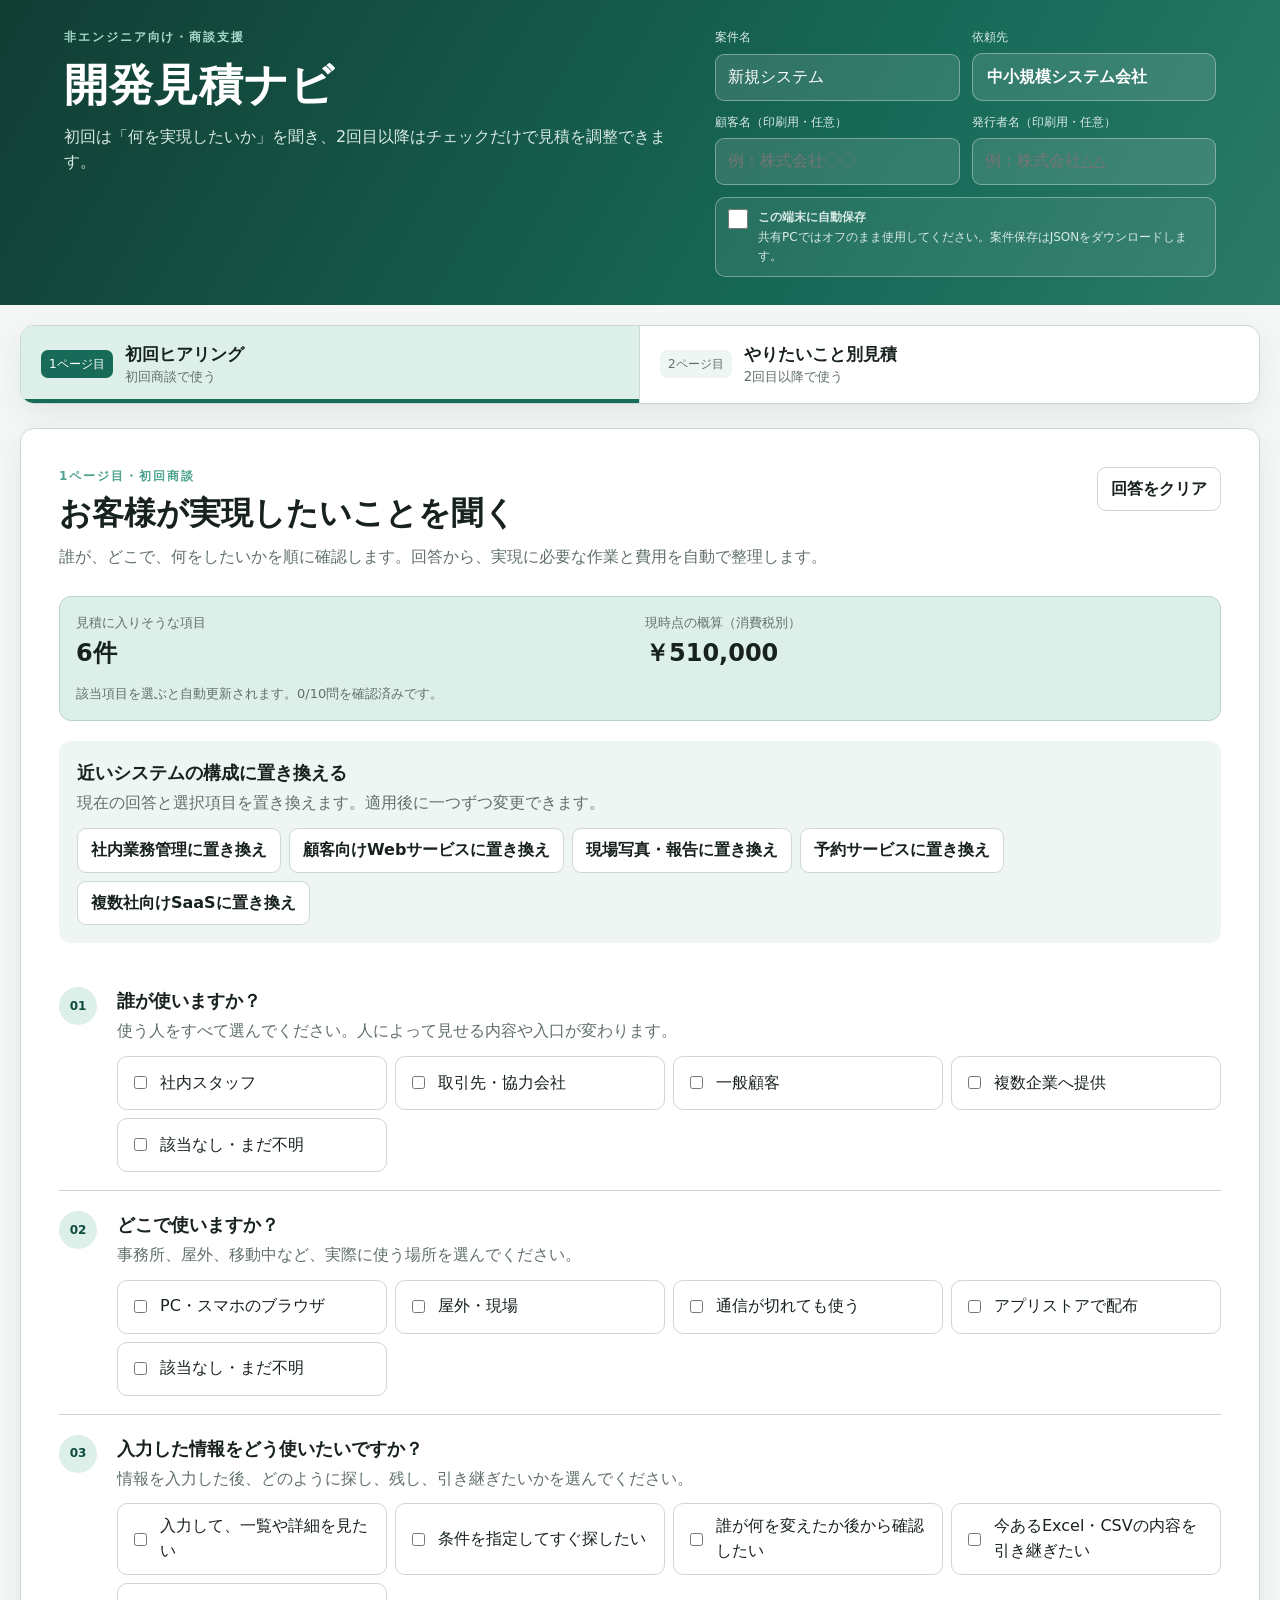
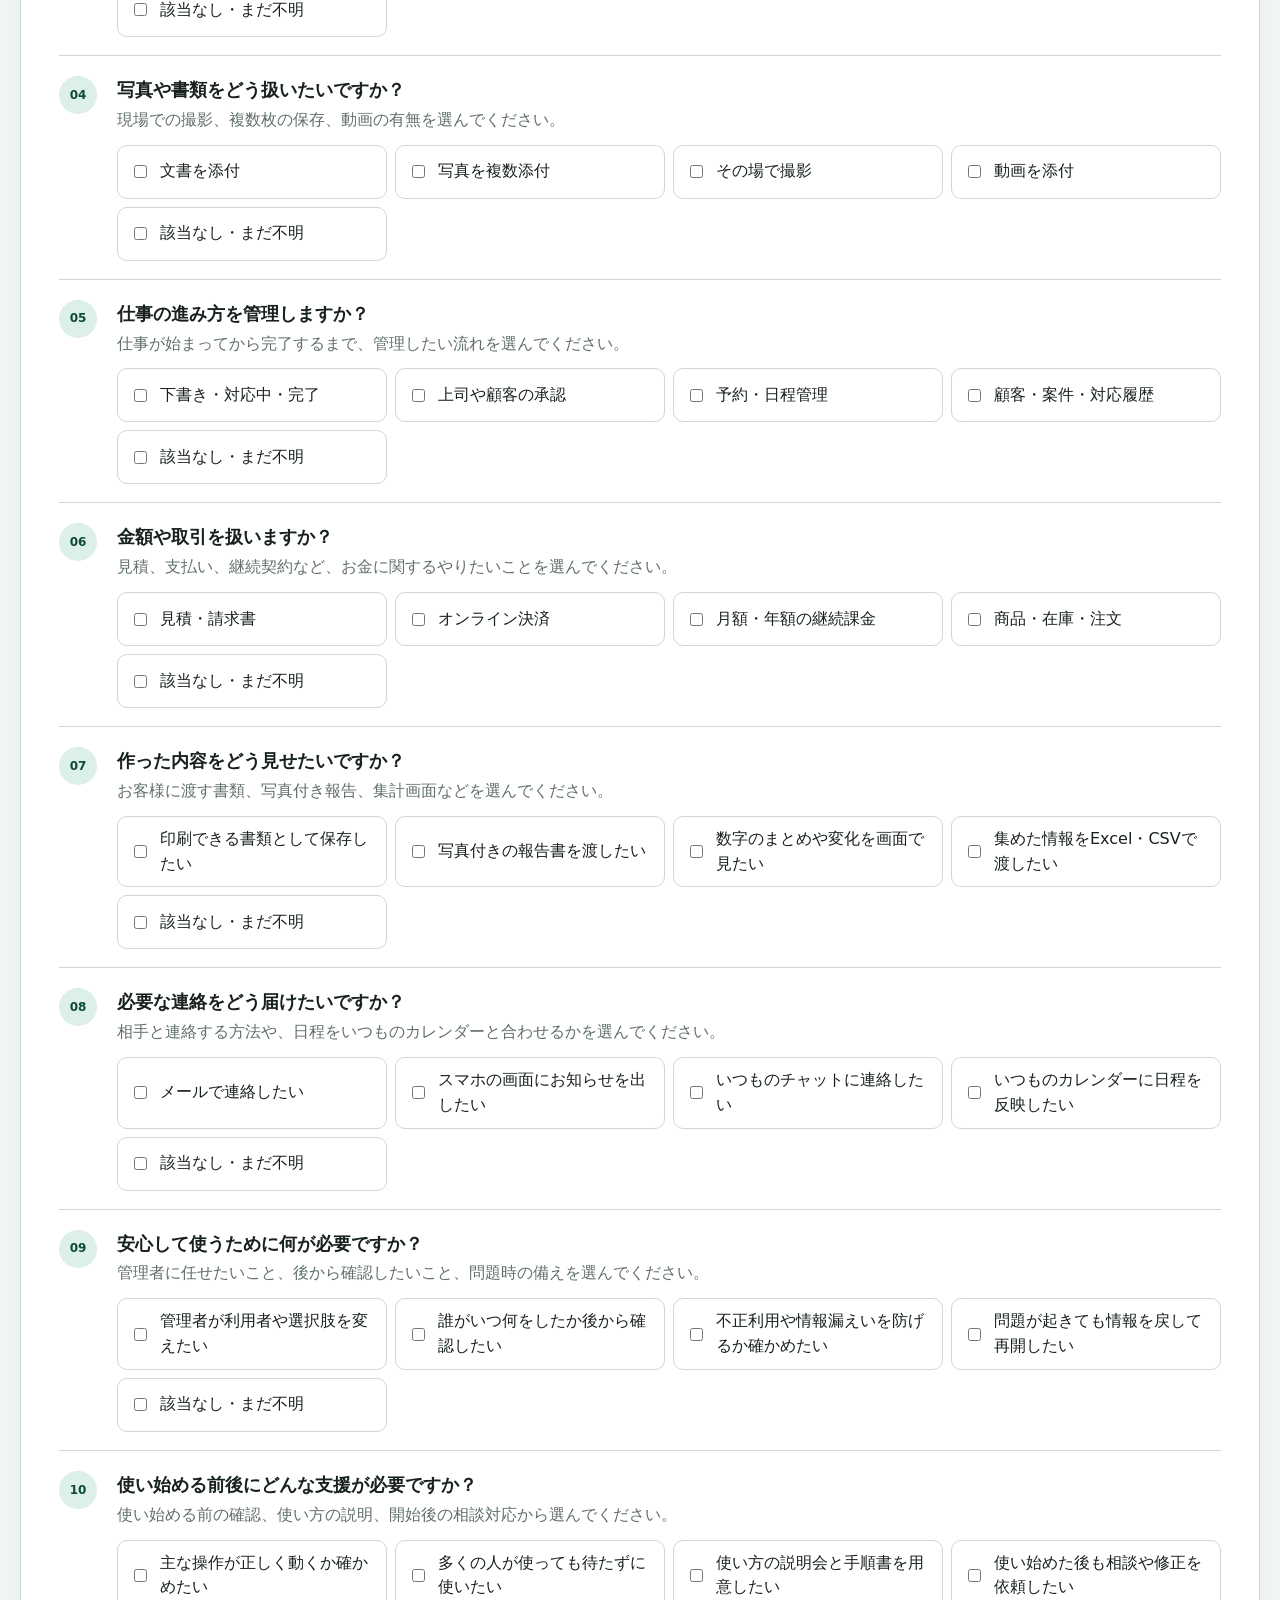
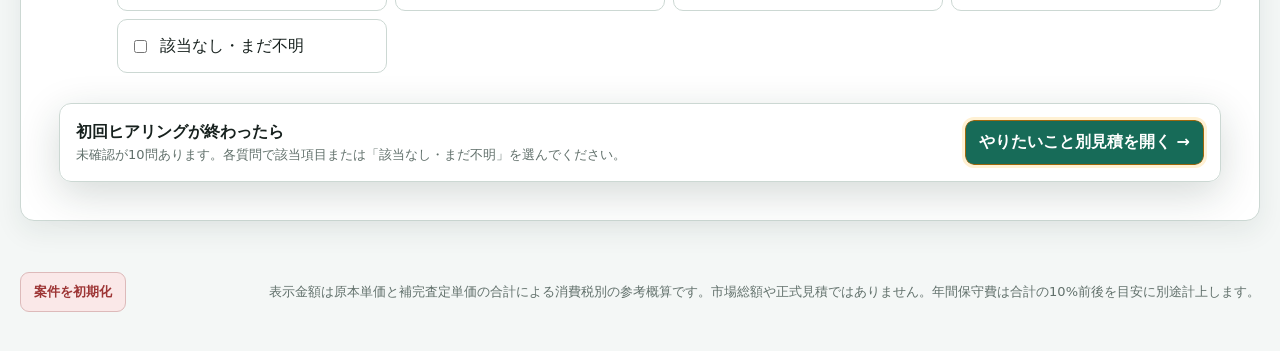
==== index.html @ 36f9d97b "Add fixed baseline steps and difficulty index" ====
<!doctype html>
<html lang="ja">
<head>
  <meta charset="utf-8">
  <meta name="viewport" content="width=device-width, initial-scale=1">
  <meta name="color-scheme" content="light dark">
  <title>開発見積ナビ</title>
  <link rel="stylesheet" href="styles.css">
</head>
<body>
  <header class="app-header">
    <div>
      <p class="eyebrow">非エンジニア向け・商談支援</p>
      <h1>開発見積ナビ</h1>
      <p class="subtitle">初回は「何を実現したいか」を聞き、2回目以降はチェックだけで見積を調整できます。</p>
    </div>
    <div class="header-fields">
      <label>
        <span>案件名</span>
        <input id="project-name" type="text" value="新規システム" maxlength="80">
      </label>
      <label>
        <span>依頼先</span>
        <output class="fixed-field">中小規模システム会社</output>
      </label>
      <label>
        <span>顧客名（印刷用・任意）</span>
        <input id="customer-name" type="text" maxlength="80" placeholder="例：株式会社〇〇">
      </label>
      <label>
        <span>発行者名（印刷用・任意）</span>
        <input id="issuer-name" type="text" maxlength="80" placeholder="例：株式会社△△">
      </label>
      <label class="persistence-toggle">
        <input id="auto-save" type="checkbox">
        <span><strong>この端末に自動保存</strong><small>共有PCではオフのまま使用してください。案件保存はJSONをダウンロードします。</small></span>
      </label>
    </div>
  </header>

  <nav class="page-nav" aria-label="商談フェーズ" role="tablist">
    <button id="tab-interview" type="button" role="tab" data-page="interview" aria-controls="page-interview" aria-selected="true">
      <span>1ページ目</span><strong>初回ヒアリング</strong><small>初回商談で使う</small>
    </button>
    <button id="tab-estimate" type="button" role="tab" data-page="estimate" aria-controls="page-estimate" aria-selected="false" tabindex="-1">
      <span>2ページ目</span><strong>やりたいこと別見積</strong><small>2回目以降で使う</small>
    </button>
  </nav>

  <main>
    <section id="page-interview" class="page-panel is-active" role="tabpanel" aria-labelledby="tab-interview">
      <div class="phase-intro">
        <div>
          <p class="step">1ページ目・初回商談</p>
          <h2 id="interview-heading">お客様が実現したいことを聞く</h2>
          <p>誰が、どこで、何をしたいかを順に確認します。回答から、実現に必要な作業と費用を自動で整理します。</p>
        </div>
        <button id="clear-answers" type="button" class="secondary">回答をクリア</button>
      </div>

      <section class="interview-preview" aria-live="polite">
        <div><span>見積に入りそうな項目</span><strong id="interview-count">0件</strong></div>
        <div><span>現時点の概算（消費税別）</span><strong id="interview-cost">￥0</strong></div>
        <p id="interview-note">回答すると自動で更新されます。</p>
      </section>

      <section class="preset-block">
        <h3>近いシステムの構成に置き換える</h3>
        <p>現在の回答と選択項目を置き換えます。適用後に一つずつ変更できます。</p>
        <div id="preset-buttons" class="preset-buttons"></div>
      </section>

      <div id="questions" class="question-list"></div>

      <div class="next-page-bar">
        <div><strong>初回ヒアリングが終わったら</strong><span id="interview-progress">未回答の質問があります。各質問で該当項目または「該当なし・まだ不明」を選んでください。</span></div>
        <button id="go-estimate" type="button" class="primary">やりたいこと別見積を開く →</button>
      </div>
    </section>

    <section id="page-estimate" class="page-panel" role="tabpanel" aria-labelledby="tab-estimate" hidden>
      <section class="estimate-sticky-total" aria-label="追従する見積金額">
        <div class="sticky-total-heading">
          <span>2ページ目・現在の見積</span>
          <strong>合計金額</strong>
        </div>
        <div class="sticky-total-amount">
          <span id="sticky-summary-count">0項目</span>
          <strong id="sticky-summary-cost">￥0</strong>
          <small id="sticky-summary-note">参考概算・消費税別／年間保守別途</small>
        </div>
      </section>

      <div class="phase-intro">
        <div>
          <p class="step">2ページ目・2回目以降の商談</p>
          <h2 id="estimate-heading">やりたいことをチェックして見積を詰める</h2>
          <p>チェックの変更はその場で金額へ反映されます。表示金額は参考概算・消費税別です。上のまとまりを外すと、その下もまとめて外れます。</p>
        </div>
        <div class="action-row">
          <button id="export-json" type="button" class="secondary">案件保存</button>
          <button id="export-csv" type="button" class="secondary">明細CSV</button>
          <button id="import-json" type="button" class="secondary">読込</button>
          <button id="print-estimate" type="button" class="primary">印刷・PDF</button>
          <input id="import-file" type="file" accept="application/json" hidden>
        </div>
      </div>

      <section class="summary-grid" aria-label="見積概要" aria-live="polite">
        <article><span>見積に含む項目</span><strong id="summary-count">0件</strong><small id="summary-count-detail">選択0・一緒に必要0</small></article>
        <article><span>合計作業時間</span><strong id="summary-hours">0時間</strong><small id="summary-months">1人換算 0か月分</small></article>
        <article><span>相対参考単価合計（消費税別）</span><strong id="summary-cost">￥0</strong><small id="summary-price-note">原本単価と査定単価の合計</small></article>
        <article><span>想定期間</span><strong id="summary-duration">0か月</strong><small id="summary-team">体制換算</small></article>
      </section>

      <section id="pricing-review-warning" class="pricing-review-warning" aria-live="polite" hidden>
        <strong></strong><span></span>
      </section>

      <section class="difficulty-scale" aria-labelledby="difficulty-scale-heading">
        <div>
          <p class="step">金額とは別の比較軸</p>
          <h3 id="difficulty-scale-heading">難易度指数（価格は変更しません）</h3>
          <p>通常APPで基本になる要件定義・情報設計・ワイヤー等を指数1とし、状態数、整合性、外部連携、失敗時の影響が増えるほど指数を上げます。</p>
        </div>
        <ol>
          <li><strong>指数1</strong><span>基本</span></li>
          <li><strong>指数2</strong><span>標準</span></li>
          <li><strong>指数3</strong><span>高度</span></li>
          <li><strong>指数4</strong><span>複雑</span></li>
          <li><strong>指数5</strong><span>最難</span></li>
        </ol>
        <small>この指数は比較・説明用です。現在の固定単価、原本単価、査定単価のいずれも変更しません。</small>
      </section>

      <section class="print-document-meta" aria-label="見積書情報">
        <h2>開発費用 参考概算書</h2>
        <dl>
          <div><dt>案件名</dt><dd id="print-project-name">—</dd></div>
          <div><dt>顧客名</dt><dd id="print-customer-name">—</dd></div>
          <div><dt>発行者</dt><dd id="print-issuer-name">—</dd></div>
          <div><dt>見積番号</dt><dd id="print-estimate-number">—</dd></div>
          <div><dt>作成日</dt><dd id="print-created-at">—</dd></div>
          <div><dt>有効期限</dt><dd id="print-valid-until">—</dd></div>
        </dl>
        <p>本書は参考概算です。表示金額は消費税別で、正式見積ではありません。年間保守費は機能単価合計の10%前後を目安に別途計上します。</p>
      </section>

      <section id="impact-panel" class="impact-panel" aria-live="polite">
        <strong>やりたいことのチェックを変更してください。</strong>
        <span>追加・削減される金額と、一緒に必要になる作業を表示します。</span>
      </section>

      <section class="tree-guide">
        <div><span class="tree-symbol selectable">✓</span><strong>選べる項目</strong><small>チェックで見積へ追加・解除</small></div>
        <div><span class="tree-symbol mandatory">🔒</span><strong>必須固定</strong><small>標準APP開発で常に発生する工程</small></div>
        <div><span class="tree-symbol locked">🔒</span><strong>一緒に必要</strong><small>選んだ項目に必要な間は自動で残る</small></div>
        <div><span class="tree-symbol shared">●</span><strong>他でも使用</strong><small>複数箇所で使っても一度だけ計上</small></div>
      </section>

      <div class="feature-toolbar">
        <label><span>やりたいことを検索</span><input id="feature-search" type="search" placeholder="例：写真、承認、PDF"></label>
        <label class="toggle-label"><input id="selected-only" type="checkbox"><span>選択中だけ表示</span></label>
        <button id="open-custom-dialog" type="button" class="primary">この案件だけの項目を追加</button>
      </div>

      <div class="estimate-workspace">
        <section class="function-tree-panel" aria-labelledby="function-tree-heading">
          <div class="panel-heading">
            <div><p class="step">チェック操作</p><h3 id="function-tree-heading">やりたいこと別見積ツリー</h3></div>
            <small>大きなまとまり → 個別項目</small>
          </div>
          <div id="feature-tree" class="feature-tree"></div>
        </section>

        <aside class="dependency-inspector" aria-labelledby="dependency-heading">
          <div class="panel-heading">
            <div><p class="step">自動で追加</p><h3 id="dependency-heading">一緒に必要になる準備</h3></div>
          </div>
          <p id="dependency-help">上の項目名を押すと、実現するために一緒に必要になる準備を表示します。</p>
          <div id="dependency-tree" class="dependency-tree"></div>
          <div id="reverse-dependencies" class="reverse-dependencies"></div>
        </aside>
      </div>

      <details class="estimate-details">
        <summary>参考工数と機能別の固定単価を確認する</summary>
        <div class="estimate-settings">
          <label><span>1人が1か月に作業する時間（期間換算用）</span><input id="hours-per-month" type="number" min="80" max="200" step="10" value="160"></label>
        </div>

        <h3>作業別の参考工数</h3>
        <p class="table-note">作業時間は期間検討用の参考値です。価格は工数計算ではなく、下表の機能別固定単価を使用します。</p>
        <div class="table-wrap"><table id="role-table"><caption class="sr-only">担当作業別の参考工数</caption><thead><tr><th>作業</th><th>時間</th><th>1人換算月</th></tr></thead><tbody></tbody></table></div>

        <h3>機能別価格マスタ明細</h3>
        <p class="table-note">原本対応34項目は提示単価を維持し、非対応62項目は既存価格との規模・難易度・再利用性の比較で査定しました。難易度指数は金額を変更しない、説明・比較用の別指標です。</p>
        <div class="table-wrap"><table id="feature-table"><caption class="sr-only">機能別固定単価の明細（消費税別）</caption><thead><tr><th>項目番号</th><th>状態</th><th>分類</th><th>見積項目</th><th>価格表の対応項目</th><th>難易度指数</th><th>規模</th><th>参考工数</th><th>固定単価（税別）</th></tr></thead><tbody></tbody></table></div>
      </details>

      <label class="notes-field"><span>前提・除外事項・ヒアリングメモ</span><textarea id="project-notes" rows="6" placeholder="例：帳票は1種類。既存データ移行と外部サービス利用料は別途。"></textarea></label>
      <section class="print-notes" aria-label="前提・除外事項・ヒアリングメモ"><h3>前提・除外事項・ヒアリングメモ</h3><p id="print-project-notes">記載なし</p></section>
    </section>
  </main>

  <footer>
    <button id="reset-project" type="button" class="danger">案件を初期化</button>
    <p>表示金額は原本単価と補完査定単価の合計による消費税別の参考概算です。市場総額や正式見積ではありません。年間保守費は合計の10%前後を目安に別途計上します。</p>
  </footer>

  <dialog id="custom-dialog">
    <form id="custom-feature-form" method="dialog">
      <div class="dialog-heading">
        <div><p class="step">この案件だけ</p><h2>見積項目を追加する</h2></div>
        <button type="button" id="close-custom-dialog" class="icon-button" aria-label="閉じる">×</button>
      </div>
      <div class="custom-grid">
        <label><span>やりたいこと</span><input id="custom-name" required maxlength="80" placeholder="例：現場ごとに独自の点検表を作りたい"></label>
        <label><span>分類</span><select id="custom-layer"></select></label>
        <label><span>案件固有の固定単価（税別）</span><input id="custom-price" type="number" min="0" step="10000" value="0"></label>
        <label><span>規模</span><select id="custom-price-size"><option value="—">未設定</option><option value="S">S（小）</option><option value="M">M（中）</option><option value="L">L（大）</option></select></label>
        <label class="wide"><span>説明</span><textarea id="custom-description" rows="2" maxlength="240"></textarea></label>
      </div>
      <fieldset><legend>この項目にかかる作業時間（担当ごと）</legend><div id="custom-hours" class="hours-grid"></div></fieldset>
      <fieldset>
        <legend>一緒に必要になる項目</legend>
        <input id="custom-dependency-search" type="search" placeholder="項目名を検索">
        <div id="custom-dependencies" class="dependency-picker"></div>
      </fieldset>
      <p id="custom-error" class="error-text" role="alert"></p>
      <div class="dialog-actions"><button type="button" id="cancel-custom" class="secondary">キャンセル</button><button type="submit" class="primary">追加して選択</button></div>
    </form>
  </dialog>

  <script src="engine.js"></script>
  <script src="catalog.js"></script>
  <script src="app.js"></script>
</body>
</html>
---- styles.css ----
:root {
  color-scheme: light;
  --bg: #f4f7f6;
  --surface: #ffffff;
  --surface-soft: #eef5f2;
  --text: #17211e;
  --muted: #61706b;
  --primary: #176b58;
  --primary-dark: #0e4b3e;
  --primary-soft: #dcefe8;
  --blue: #2d6992;
  --blue-soft: #e5f0f7;
  --amber: #9d670d;
  --amber-soft: #fff1d4;
  --danger: #9d3535;
  --danger-soft: #fae8e8;
  --border: #ccd8d3;
  --shadow: 0 10px 28px rgba(23, 48, 41, 0.08);
  --radius: 14px;
}

* { box-sizing: border-box; }

body {
  margin: 0;
  min-width: 320px;
  background: var(--bg);
  color: var(--text);
  font-family: "Noto Sans JP", "Yu Gothic UI", "Meiryo", system-ui, sans-serif;
  line-height: 1.55;
}

button, input, select, textarea { font: inherit; }
button { cursor: pointer; }
button:focus-visible, input:focus-visible, select:focus-visible, textarea:focus-visible {
  outline: 3px solid rgba(45, 105, 146, 0.3);
  outline-offset: 2px;
}

.app-header {
  display: flex;
  justify-content: space-between;
  gap: 28px;
  padding: 28px clamp(20px, 5vw, 72px);
  color: #fff;
  background: linear-gradient(120deg, #123d34, #176b58 68%, #2b7a68);
}

.app-header h1 { margin: 0; font-size: clamp(28px, 4vw, 44px); letter-spacing: 0.02em; }
.eyebrow, .step { margin: 0 0 4px; color: #4da28d; font-size: 12px; font-weight: 700; letter-spacing: 0.16em; }
.app-header .eyebrow { color: #a7d9cc; }
.subtitle { margin: 6px 0 0; color: #d8eae5; }
.header-fields { display: grid; grid-template-columns: minmax(190px, 1fr) minmax(220px, 1fr); gap: 12px; align-self: end; }
.header-fields label, .feature-toolbar label, .estimate-settings label, .custom-grid label, .notes-field, .focus-select { display: grid; gap: 6px; }
.header-fields label span { color: #d8eae5; font-size: 12px; }
.header-fields .persistence-toggle {
  grid-column: 1 / -1;
  display: flex;
  align-items: flex-start;
  gap: 10px;
  padding: 10px 12px;
  border: 1px solid rgba(255,255,255,.35);
  border-radius: 10px;
  background: rgba(255,255,255,.08);
}
.app-header > * { min-width: 0; }
.persistence-toggle input { width: 20px; height: 20px; margin: 1px 0 0; accent-color: var(--primary); }
.persistence-toggle > span { display: grid; min-width: 0; gap: 2px; overflow-wrap: anywhere; }
.persistence-toggle small { color: #d8eae5; font-size: 12px; font-weight: 400; }

input, select, textarea {
  width: 100%;
  border: 1px solid var(--border);
  border-radius: 9px;
  padding: 10px 12px;
  color: var(--text);
  background: var(--surface);
}

.header-fields input, .header-fields select, .header-fields .fixed-field { border-color: rgba(255,255,255,.35); background: rgba(255,255,255,.12); color: #fff; }
.header-fields .fixed-field { display: block; min-height: 44px; padding: 11px 14px; border: 1px solid rgba(255,255,255,.35); border-radius: 10px; font-weight: 700; }
.header-fields option { color: var(--text); background: var(--surface); }

main { width: min(1240px, calc(100% - 32px)); margin: 24px auto 48px; }

.summary-grid {
  display: grid;
  grid-template-columns: repeat(4, minmax(0, 1fr));
  gap: 12px;
}

.summary-grid article {
  display: grid;
  gap: 5px;
  min-height: 122px;
  padding: 18px;
  border: 1px solid var(--border);
  border-radius: var(--radius);
  background: var(--surface);
  box-shadow: var(--shadow);
}

.summary-grid article span, .summary-grid article small { color: var(--muted); }
.summary-grid article strong { font-size: clamp(22px, 3vw, 32px); font-variant-numeric: tabular-nums; }

.pricing-review-warning { display: flex; gap: 10px; margin: 14px 0 0; padding: 12px 14px; border-left: 4px solid var(--amber); background: var(--amber-soft); color: #704b0b; }
.pricing-review-warning[hidden] { display: none; }
.pricing-review-warning strong { white-space: nowrap; }

.tabs {
  display: grid;
  grid-template-columns: repeat(4, 1fr);
  margin-top: 22px;
  border-bottom: 1px solid var(--border);
}

.tabs button {
  border: 0;
  border-bottom: 3px solid transparent;
  padding: 14px 10px;
  background: transparent;
  color: var(--muted);
  font-weight: 700;
}

.tabs button[aria-selected="true"] { border-bottom-color: var(--primary); color: var(--primary); }

.impact-panel {
  display: flex;
  align-items: baseline;
  gap: 10px;
  margin: 18px 0;
  padding: 12px 14px;
  border-left: 4px solid var(--blue);
  background: var(--blue-soft);
}
.impact-panel strong { color: #164967; }
.impact-panel span { color: #315a70; }
.impact-panel.is-warning { border-left-color: var(--amber); background: var(--amber-soft); }
.impact-panel.is-warning strong, .impact-panel.is-warning span { color: #704b0b; }

.tab-panel {
  padding: clamp(20px, 4vw, 38px);
  border: 1px solid var(--border);
  border-radius: var(--radius);
  background: var(--surface);
  box-shadow: var(--shadow);
}

.section-heading {
  display: flex;
  align-items: start;
  justify-content: space-between;
  gap: 20px;
  margin-bottom: 28px;
}
.section-heading h2, .dialog-heading h2 { margin: 0; font-size: clamp(22px, 3vw, 30px); }
.section-heading p:not(.step) { max-width: 760px; margin: 5px 0 0; color: var(--muted); }
h3 { margin: 28px 0 10px; font-size: 18px; }

.primary, .secondary, .danger, .preset-buttons button, .impact-button, .custom-delete {
  border: 1px solid var(--border);
  border-radius: 9px;
  padding: 9px 13px;
  background: var(--surface);
  color: var(--text);
  font-weight: 700;
}
.primary { border-color: var(--primary); background: var(--primary); color: #fff; }
.primary.has-warning { border-color: var(--amber); outline: 3px solid var(--amber-soft); }
.secondary:hover, .preset-buttons button:hover, .impact-button:hover { background: var(--surface-soft); }
.danger { border-color: #ddbaba; color: var(--danger); background: var(--danger-soft); }
.custom-delete { padding: 5px 8px; border-color: #ddbaba; color: var(--danger); background: transparent; font-size: 12px; }

.preset-block { padding: 18px; border-radius: 12px; background: var(--surface-soft); }
.preset-block h3 { margin: 0; }
.preset-block p { margin: 4px 0 12px; color: var(--muted); }
.preset-buttons, .action-row { display: flex; flex-wrap: wrap; gap: 8px; }

.question-list { display: grid; gap: 18px; margin-top: 24px; }
.question-card { padding-top: 20px; border-top: 1px solid var(--border); }
.question-card:first-child { border-top: 0; }
.question-card h3 { margin: 0; }
.question-card > p { margin: 4px 0 12px; color: var(--muted); }
.choice-grid { display: grid; grid-template-columns: repeat(4, minmax(0, 1fr)); gap: 8px; }
.choice-grid label {
  display: flex;
  align-items: center;
  gap: 10px;
  min-height: 54px;
  padding: 10px 12px;
  border: 1px solid var(--border);
  border-radius: 10px;
  background: var(--surface);
}
.choice-grid label:has(input:checked) { border-color: var(--primary); background: var(--primary-soft); }
.choice-grid input, .toggle-label input, .feature-check input, .dependency-picker input { width: auto; accent-color: var(--primary); }

.feature-toolbar, .estimate-settings {
  display: grid;
  grid-template-columns: 2fr 1fr auto;
  align-items: end;
  gap: 12px;
  padding-bottom: 18px;
  border-bottom: 1px solid var(--border);
}
.toggle-label { display: flex !important; align-items: center; min-height: 44px; gap: 8px !important; }
.feature-list { display: grid; gap: 0; }
.feature-group { padding-top: 22px; }
.feature-group > h3 { display: flex; align-items: center; justify-content: space-between; margin: 0 0 8px; }
.feature-group > h3 span { color: var(--muted); font-size: 13px; font-weight: 400; }
.feature-card {
  display: grid;
  grid-template-columns: minmax(250px, 1.2fr) minmax(220px, 1fr) auto;
  gap: 16px;
  align-items: center;
  padding: 14px 0;
  border-top: 1px solid var(--border);
}
.feature-check { display: flex; align-items: flex-start; gap: 10px; }
.feature-check input { margin-top: 5px; }
.feature-name { font-weight: 700; }
.feature-description { display: block; margin-top: 3px; color: var(--muted); font-size: 13px; }
.feature-meta { display: flex; flex-wrap: wrap; gap: 6px; align-items: center; }
.badge { display: inline-flex; align-items: center; min-height: 24px; padding: 2px 8px; border-radius: 999px; font-size: 12px; background: var(--surface-soft); color: var(--muted); }
.badge.direct { background: var(--primary-soft); color: var(--primary-dark); }
.badge.auto { background: var(--blue-soft); color: #164967; }
.badge.answer { background: var(--amber-soft); color: #704b0b; }
.feature-actions { display: flex; gap: 7px; justify-content: flex-end; }
.impact-button { padding: 7px 9px; font-size: 12px; }
.empty-state { padding: 42px 20px; text-align: center; color: var(--muted); }

.focus-select { max-width: 620px; margin-bottom: 20px; }
.dependency-layout { display: grid; grid-template-columns: 1.4fr 1fr; gap: 28px; }
.dependency-layout > section { min-width: 0; }
.dependency-layout h3 { margin-top: 0; }
.dependency-tree ul { list-style: none; margin: 0; padding-left: 22px; border-left: 1px solid var(--border); }
.dependency-tree > ul { padding-left: 0; border-left: 0; }
.tree-node { position: relative; margin: 8px 0; padding: 9px 11px; border-radius: 9px; background: var(--surface-soft); }
.tree-node::before { content: ""; position: absolute; left: -22px; top: 50%; width: 18px; border-top: 1px solid var(--border); }
.dependency-tree > ul > li > .tree-node::before { display: none; }
.tree-node small { display: block; color: var(--muted); }
.reverse-item { padding: 11px 0; border-bottom: 1px solid var(--border); }
.reverse-item strong { display: block; }
.reverse-item span { color: var(--muted); font-size: 13px; }

.estimate-settings { grid-template-columns: minmax(240px, 420px); margin-bottom: 28px; }
.range-line { display: flex; align-items: center; gap: 12px; }
.range-line output { min-width: 46px; font-weight: 700; font-variant-numeric: tabular-nums; }
.table-wrap { overflow-x: auto; }
.table-note { margin: -4px 0 10px; color: var(--muted); font-size: 13px; }
.sr-only {
  position: absolute;
  width: 1px;
  height: 1px;
  padding: 0;
  margin: -1px;
  overflow: hidden;
  clip: rect(0, 0, 0, 0);
  white-space: nowrap;
  border: 0;
}
.print-document-meta, .print-notes { display: none; }
table { width: 100%; border-collapse: collapse; }
th, td { padding: 10px 8px; border-bottom: 1px solid var(--border); text-align: left; vertical-align: top; }
th { color: var(--muted); font-size: 12px; }
td.numeric, th.numeric { text-align: right; font-variant-numeric: tabular-nums; white-space: nowrap; }
.rate-input { min-width: 110px; max-width: 150px; text-align: right; }
.notes-field { margin-top: 28px; }

footer {
  display: flex;
  align-items: center;
  justify-content: space-between;
  gap: 20px;
  width: min(1240px, calc(100% - 32px));
  margin: 0 auto 36px;
  color: var(--muted);
  font-size: 13px;
}

dialog { width: min(900px, calc(100% - 24px)); max-height: calc(100vh - 36px); border: 0; border-radius: var(--radius); padding: 0; color: var(--text); background: var(--surface); box-shadow: 0 30px 80px rgba(0,0,0,.28); }
dialog::backdrop { background: rgba(15, 30, 26, .58); }
dialog form { padding: 24px; }
.dialog-heading { display: flex; justify-content: space-between; align-items: start; gap: 16px; }
.icon-button { width: 40px; height: 40px; border: 0; border-radius: 50%; background: var(--surface-soft); color: var(--text); font-size: 24px; }
.custom-grid { display: grid; grid-template-columns: 2fr 1fr; gap: 12px; margin-top: 20px; }
.custom-grid .wide { grid-column: 1 / -1; }
fieldset { margin: 22px 0 0; border: 1px solid var(--border); border-radius: 10px; padding: 16px; }
legend { padding: 0 6px; font-weight: 700; }
.hours-grid { display: grid; grid-template-columns: repeat(4, 1fr); gap: 10px; }
.hours-grid label { display: grid; gap: 4px; font-size: 12px; }
.dependency-picker { display: grid; grid-template-columns: repeat(3, 1fr); gap: 6px; max-height: 240px; overflow-y: auto; margin-top: 10px; }
.dependency-picker label { display: flex; align-items: flex-start; gap: 7px; padding: 7px; border-radius: 7px; }
.dependency-picker label:hover { background: var(--surface-soft); }
.dependency-picker small { display: block; margin-top: 2px; color: var(--muted); font-size: 10px; }
.dialog-actions { display: flex; justify-content: flex-end; gap: 8px; margin-top: 22px; }
.error-text { min-height: 1.5em; margin: 12px 0 0; color: var(--danger); }

/* Two-page sales workflow */
.page-nav {
  display: grid;
  grid-template-columns: repeat(2, minmax(0, 1fr));
  width: min(1240px, calc(100% - 32px));
  margin: 20px auto 0;
  border: 1px solid var(--border);
  border-radius: var(--radius);
  overflow: hidden;
  background: var(--surface);
  box-shadow: var(--shadow);
}

.page-nav button {
  display: grid;
  grid-template-columns: auto 1fr;
  gap: 0 12px;
  align-items: center;
  border: 0;
  border-right: 1px solid var(--border);
  padding: 15px 20px;
  text-align: left;
  color: var(--muted);
  background: transparent;
}

.page-nav button:last-child { border-right: 0; }
.page-nav button span { grid-row: 1 / 3; padding: 5px 8px; border-radius: 7px; background: var(--surface-soft); font-size: 12px; }
.page-nav button strong { color: var(--text); font-size: 17px; }
.page-nav button small { font-weight: 400; }
.page-nav button[aria-selected="true"] { box-shadow: inset 0 -4px var(--primary); background: var(--primary-soft); }
.page-nav button[aria-selected="true"] span { color: #fff; background: var(--primary); }

.page-panel {
  padding: clamp(20px, 4vw, 38px);
  border: 1px solid var(--border);
  border-radius: var(--radius);
  background: var(--surface);
  box-shadow: var(--shadow);
}

.phase-intro {
  display: flex;
  align-items: start;
  justify-content: space-between;
  gap: 24px;
  margin-bottom: 26px;
}

.phase-intro h2 { margin: 0; font-size: clamp(23px, 3vw, 32px); }
.phase-intro p:not(.step) { max-width: 820px; margin: 6px 0 0; color: var(--muted); }

.interview-preview {
  display: grid;
  grid-template-columns: repeat(2, minmax(0, 1fr));
  gap: 10px;
  margin-bottom: 20px;
  padding: 16px;
  border: 1px solid #b9d4ca;
  border-radius: 12px;
  background: var(--primary-soft);
}

.interview-preview div { display: grid; gap: 2px; }
.interview-preview span, .interview-preview p { color: var(--muted); font-size: 13px; }
.interview-preview strong { font-size: 24px; font-variant-numeric: tabular-nums; }
.interview-preview p { grid-column: 1 / -1; margin: 2px 0 0; }

.question-card {
  display: grid;
  grid-template-columns: 44px 1fr;
  gap: 14px;
}

.question-number {
  display: grid;
  place-items: center;
  align-self: start;
  width: 38px;
  height: 38px;
  border-radius: 50%;
  color: var(--primary-dark);
  background: var(--primary-soft);
  font-size: 12px;
  font-weight: 800;
}

.question-card > div:last-child > p { margin: 4px 0 12px; color: var(--muted); }

.next-page-bar {
  display: flex;
  align-items: center;
  justify-content: space-between;
  gap: 20px;
  position: static;
  margin-top: 30px;
  padding: 16px;
  border: 1px solid var(--border);
  border-radius: 12px;
  background: color-mix(in srgb, var(--surface) 94%, transparent);
  box-shadow: 0 12px 40px rgba(23, 48, 41, .18);
  backdrop-filter: blur(10px);
}

.next-page-bar div { display: grid; }
.next-page-bar span { color: var(--muted); font-size: 13px; }

#page-estimate .summary-grid { margin-bottom: 18px; }
.estimate-sticky-total {
  position: sticky;
  top: 10px;
  z-index: 40;
  display: flex;
  align-items: center;
  justify-content: space-between;
  gap: 20px;
  margin: -8px 0 22px;
  padding: 12px 16px;
  border: 1px solid color-mix(in srgb, var(--primary) 42%, var(--border));
  border-radius: 12px;
  background: color-mix(in srgb, var(--surface) 92%, transparent);
  box-shadow: 0 12px 34px rgba(23, 48, 41, .2);
  backdrop-filter: blur(12px);
}
.sticky-total-heading, .sticky-total-amount { display: grid; }
.sticky-total-heading span, .sticky-total-amount span, .sticky-total-amount small { color: var(--muted); font-size: 12px; }
.sticky-total-heading strong { font-size: 17px; }
.sticky-total-amount { grid-template-columns: auto auto; gap: 0 14px; align-items: baseline; justify-items: end; text-align: right; }
.sticky-total-amount strong { color: var(--primary-dark); font-size: clamp(24px, 4vw, 34px); font-variant-numeric: tabular-nums; line-height: 1.1; }
.sticky-total-amount small { grid-column: 1 / -1; }
.impact-panel.removal { border-left-color: var(--amber); background: var(--amber-soft); }
.impact-panel.removal strong, .impact-panel.removal span { color: #704b0b; }

.tree-guide {
  display: grid;
  grid-template-columns: repeat(4, minmax(0, 1fr));
  gap: 10px;
  margin-bottom: 18px;
}

.tree-guide > div {
  display: grid;
  grid-template-columns: auto 1fr;
  gap: 0 10px;
  align-items: center;
  padding: 12px;
  border: 1px solid var(--border);
  border-radius: 10px;
  background: var(--surface-soft);
}

.tree-guide small { color: var(--muted); }
.tree-symbol { grid-row: 1 / 3; display: grid; place-items: center; width: 30px; height: 30px; border-radius: 8px; font-weight: 800; }
.tree-symbol.selectable { color: #fff; background: var(--primary); }
.tree-symbol.mandatory { color: #fff; background: var(--danger); }
.tree-symbol.locked { background: var(--blue-soft); }
.tree-symbol.shared { color: var(--blue); background: var(--blue-soft); }

.estimate-workspace {
  display: grid;
  grid-template-columns: minmax(0, 1fr);
  gap: 18px;
  align-items: start;
  margin-top: 18px;
}

.function-tree-panel, .dependency-inspector {
  min-width: 0;
  border: 1px solid var(--border);
  border-radius: 12px;
  background: var(--surface);
}

.panel-heading {
  display: flex;
  align-items: center;
  justify-content: space-between;
  gap: 12px;
  padding: 15px 16px;
  border-bottom: 1px solid var(--border);
  background: var(--surface-soft);
}

.panel-heading h3 { margin: 0; }
.panel-heading small { color: var(--muted); }
.feature-tree { padding: 0 16px 16px; }

.tree-group { margin-top: 16px; border: 1px solid var(--border); border-radius: 10px; overflow: hidden; }
.tree-group-heading { display: flex; align-items: center; justify-content: space-between; gap: 12px; padding: 12px 14px; background: var(--surface-soft); }
.tree-group-heading label { display: flex; align-items: center; gap: 10px; cursor: pointer; }
.tree-group-heading input, .subgroup-heading input, .node-check input, .dependency-row input { width: 20px; height: 20px; margin: 0; accent-color: var(--primary); }
.tree-group-heading label > span:last-child { display: grid; }
.tree-group-heading small { color: var(--muted); font-weight: 400; }
.branch-rule { color: var(--muted); font-size: 12px; }

.tree-subgroups { list-style: none; margin: 0; padding: 0 14px 10px 34px; }
.subgroup-node { position: relative; padding-top: 10px; }
.subgroup-node::before { content: ""; position: absolute; left: -20px; top: 30px; width: 16px; border-top: 1px solid var(--border); }
.subgroup-node::after { content: ""; position: absolute; left: -20px; top: -1px; bottom: -1px; border-left: 1px solid var(--border); }
.subgroup-node:last-child::after { bottom: calc(100% - 31px); }
.subgroup-heading { display: flex; align-items: center; justify-content: space-between; gap: 10px; padding: 8px 10px; border-radius: 8px; background: var(--surface-soft); }
.subgroup-heading label { display: flex; align-items: center; gap: 9px; cursor: pointer; }
.subgroup-heading label > span { display: grid; }
.subgroup-heading small, .subgroup-heading > span { color: var(--muted); font-size: 12px; }
.tree-children { list-style: none; margin: 0; padding: 0 14px 8px 38px; }
.feature-node { position: relative; padding: 12px 0; border-top: 1px solid var(--border); }
.feature-node:first-child { border-top: 0; }
.feature-node::before { content: ""; position: absolute; left: -24px; top: 26px; width: 19px; border-top: 1px solid var(--border); }
.feature-node::after { content: ""; position: absolute; left: -24px; top: -1px; bottom: -1px; border-left: 1px solid var(--border); }
.feature-node:last-child::after { bottom: calc(100% - 27px); }

.feature-node-row { display: grid; grid-template-columns: auto minmax(0, 1fr) auto; gap: 10px; align-items: start; }
.node-check { padding-top: 4px; }
.feature-focus { min-width: 0; border: 0; padding: 0; text-align: left; color: var(--text); background: transparent; }
.feature-focus:hover .feature-name { color: var(--primary); text-decoration: underline; }
.feature-title-line { display: flex; align-items: baseline; }
.item-number { display: inline-block; min-width: 34px; margin-right: 6px; color: var(--muted); font-size: 12px; font-weight: 800; font-variant-numeric: tabular-nums; }
.technical-name { display: block; margin: 3px 0 0 40px; color: var(--muted); font-size: 12px; font-weight: 600; }
.feature-price { display: grid; min-width: 150px; justify-items: end; font-variant-numeric: tabular-nums; }
.feature-price strong { font-size: 16px; }
.feature-price small { color: var(--muted); }
.feature-price.is-temporary strong { color: var(--amber); }
.feature-price.is-temporary small { color: #704b0b; }
.feature-price.is-assessed strong { color: var(--blue); }
.delta { margin-top: 3px; padding: 2px 7px; border-radius: 999px; font-size: 12px; font-weight: 700; }
.delta.add { color: var(--primary-dark); background: var(--primary-soft); }
.delta.remove { color: var(--danger); background: var(--danger-soft); }
.delta.locked { color: #164967; background: var(--blue-soft); }
.delta.mandatory { color: #7d2632; background: var(--danger-soft); }
.feature-badges { display: flex; flex-wrap: wrap; gap: 5px; margin: 7px 0 0 30px; }
.feature-node.is-locked .node-check { pointer-events: none; cursor: not-allowed; }
.feature-node.is-locked .node-check input { opacity: 1; accent-color: var(--primary); }
.check-lock { display: inline-flex; align-items: center; justify-content: center; width: 16px; font-size: 12px; line-height: 1; }
.locked-badge { color: #164967; background: var(--blue-soft); }
.badge.price-master { color: var(--primary-dark); background: var(--primary-soft); }
.badge.price-assessed { color: #164967; background: var(--blue-soft); }
.badge.price-temporary { color: #704b0b; background: var(--amber-soft); }
.badge.mandatory { color: #7d2632; background: var(--danger-soft); }
.badge.difficulty-badge { color: #51398a; background: #eee9fb; }
.feature-node.is-mandatory { background: linear-gradient(90deg, var(--danger-soft), transparent 58%); }

.difficulty-scale { display: grid; grid-template-columns: minmax(0, 1fr) auto; gap: 12px 22px; margin: 0 0 18px; padding: 16px; border: 1px solid #d8d0ef; border-radius: 12px; background: #faf9ff; }
.difficulty-scale h3 { margin: 0; }
.difficulty-scale p { margin: 6px 0 0; color: var(--muted); }
.difficulty-scale ol { display: flex; flex-wrap: wrap; gap: 6px; align-items: center; align-content: center; max-width: 420px; margin: 0; padding: 0; list-style: none; }
.difficulty-scale li { display: grid; gap: 1px; min-width: 68px; padding: 7px 9px; border: 1px solid #d8d0ef; border-radius: 8px; background: #fff; text-align: center; font-size: 12px; }
.difficulty-scale li span, .difficulty-scale > small { color: var(--muted); }
.difficulty-scale > small { grid-column: 1 / -1; font-size: 12px; }
.temporary-price-row { background: var(--amber-soft); }
.assessed-price-row { background: #f5f9fc; }

.dependency-inspector { position: static; overflow: hidden; }
#dependency-help { margin: 14px 16px 8px; color: var(--muted); }
#dependency-help strong { color: var(--text); font-size: 17px; }
.price-explanation { display: grid; gap: 3px; margin-top: 10px; padding: 10px; border-radius: 8px; color: var(--text); background: var(--surface-soft); font-size: 12px; }
.price-explanation b { margin-top: 4px; color: var(--primary-dark); }
.dependency-root, .dependency-root ul { list-style: none; margin: 0; padding-left: 24px; }
.dependency-root { padding: 8px 16px 16px; }
.dependency-node { position: relative; margin: 7px 0; }
.dependency-node > ul { margin-left: 10px; border-left: 1px solid var(--border); }
.dependency-node > ul > .dependency-node::before { content: ""; position: absolute; left: -24px; top: 22px; width: 20px; border-top: 1px solid var(--border); }
.dependency-row { display: grid; grid-template-columns: auto minmax(0, 1fr) auto; gap: 8px; align-items: center; padding: 8px; border: 1px solid var(--border); border-radius: 9px; background: var(--surface-soft); }
.dependency-row label { display: flex; align-items: center; gap: 3px; }
.dependency-node.is-locked .dependency-row label { pointer-events: none; cursor: not-allowed; }
.dependency-node.is-locked .dependency-row input { opacity: 1; accent-color: var(--primary); }
.dependency-row div { min-width: 0; }
.dependency-row strong, .dependency-row small { display: block; }
.dependency-row small { color: var(--muted); font-size: 12px; }
.dependency-row .technical-name, #dependency-help .technical-name { margin-left: 40px; }
.shared-badge { padding: 2px 6px; border-radius: 999px; color: #164967; background: var(--blue-soft); font-size: 12px; font-weight: 800; }
.reverse-dependencies { padding: 14px 16px; border-top: 1px solid var(--border); }
.reverse-dependencies p { margin: 5px 0 0; color: var(--muted); font-size: 12px; }
.dependent-tags { display: flex; flex-wrap: wrap; gap: 5px; margin-top: 8px; }
.dependent-tags button { border: 1px solid var(--border); border-radius: 999px; padding: 4px 7px; color: var(--text); background: var(--surface); font-size: 12px; }
.dependent-tags button small { display: block; color: var(--muted); font-size: 12px; }

.estimate-details { margin-top: 22px; border: 1px solid var(--border); border-radius: 12px; padding: 0 18px 18px; }
.estimate-details > summary { margin: 0 -18px; padding: 15px 18px; cursor: pointer; font-weight: 800; background: var(--surface-soft); }
.estimate-details[open] > summary { margin-bottom: 18px; border-bottom: 1px solid var(--border); }
.total-row th { color: var(--text); background: var(--surface-soft); }

@media (max-width: 900px) {
  .app-header { flex-direction: column; }
  .summary-grid { grid-template-columns: repeat(2, 1fr); }
  .choice-grid { grid-template-columns: repeat(2, 1fr); }
  .feature-card { grid-template-columns: 1fr; gap: 8px; }
  .feature-actions { justify-content: flex-start; }
  .dependency-layout { grid-template-columns: 1fr; }
  .dependency-picker { grid-template-columns: repeat(2, 1fr); }
  .estimate-workspace { grid-template-columns: 1fr; }
  .dependency-inspector { position: static; }
  .tree-guide { grid-template-columns: 1fr; }
}

@media (max-width: 620px) {
  .app-header { padding: 22px 16px; }
  .header-fields { width: 100%; min-width: 0; align-self: stretch; }
  .header-fields, .summary-grid, .tabs, .choice-grid, .feature-toolbar, .estimate-settings, .custom-grid, .hours-grid, .dependency-picker { grid-template-columns: 1fr; }
  main, footer, .page-nav { width: min(100% - 20px, 1240px); }
  .page-nav { grid-template-columns: 1fr; }
  .page-nav button { border-right: 0; border-bottom: 1px solid var(--border); }
  .page-nav button:last-child { border-bottom: 0; }
  .tabs { display: grid; grid-template-columns: repeat(2, minmax(0, 1fr)); overflow: visible; }
  .tabs button { min-width: 0; }
  .tab-panel, .page-panel { padding: 18px 14px; }
  .section-heading, .phase-intro, .next-page-bar, footer, .impact-panel { align-items: stretch; flex-direction: column; }
  .next-page-bar { position: static !important; }
  .estimate-sticky-total { top: 6px; gap: 10px; padding: 10px 12px; }
  .sticky-total-heading span { display: none; }
  .sticky-total-amount { grid-template-columns: 1fr; gap: 1px; }
  .sticky-total-amount span { order: 2; }
  .sticky-total-amount small { display: none; }
  .interview-preview { grid-template-columns: 1fr; }
  .interview-preview p { grid-column: auto; }
  .question-card { grid-template-columns: 1fr; }
  .question-number { display: none; }
  .feature-node-row { grid-template-columns: auto minmax(0, 1fr); }
  .feature-price { grid-column: 2; justify-items: start; min-width: 0; margin-top: 5px; }
  .feature-badges { margin-left: 30px; }
  .tree-subgroups { padding-left: 18px; padding-right: 6px; }
  .tree-children { padding-left: 20px; padding-right: 4px; }
  .subgroup-node::before, .subgroup-node::after, .feature-node::before, .feature-node::after { display: none; }
  .technical-name { margin-left: 0; }
  .dependency-root, .dependency-root ul { padding-left: 12px; }
  .dependency-node > ul { margin-left: 4px; }
  .tree-group-heading { align-items: flex-start; }
  .branch-rule { display: none; }
  .custom-grid .wide { grid-column: auto; }
  .summary-grid article { min-height: 104px; }
}

@media (prefers-color-scheme: dark) {
  :root {
    color-scheme: dark;
    --bg: #111714;
    --surface: #17201d;
    --surface-soft: #202c28;
    --text: #e8f0ed;
    --muted: #aebcb7;
    --primary: #61b69f;
    --primary-dark: #b9e6da;
    --primary-soft: #203f37;
    --blue: #69a8cf;
    --blue-soft: #1b3342;
    --amber: #deb663;
    --amber-soft: #3b301b;
    --danger: #ef9b9b;
    --danger-soft: #3c2424;
    --border: #3a4944;
    --shadow: none;
  }
  .app-header { background: linear-gradient(120deg, #12342c, #165a4b); }
  .impact-panel strong, .impact-panel span { color: #bfe1f3; }
  .impact-panel.is-warning strong, .impact-panel.is-warning span { color: #f0d493; }
  .badge.auto { color: #bfe1f3; }
  .badge.answer { color: #f0d493; }
}

@media print {
  body { background: #fff; color: #111; }
  .app-header { color: #111; background: #fff; padding: 12mm 14mm; border-bottom: 2px solid #176b58; }
  .header-fields { display: none !important; }
  .app-header .eyebrow, .app-header .subtitle, .header-fields label span { color: #444; }
  .header-fields input, .header-fields select, .header-fields .fixed-field { color: #111; background: #fff; border-color: #bbb; }
  main { width: auto; margin: 0 14mm; }
  .summary-grid article, .tab-panel { box-shadow: none; }
  .page-nav, .estimate-sticky-total, .impact-panel, #page-interview, footer, .phase-intro .action-row, .feature-toolbar, .tree-guide, .dependency-inspector { display: none !important; }
  #page-estimate { display: block !important; border: 0; padding: 8mm 0; }
  #page-estimate[hidden] { display: block !important; }
  .print-document-meta { display: block; margin: 0 0 8mm; padding: 0 0 6mm; border-bottom: 1px solid #bbb; }
  .print-document-meta h2 { margin: 0 0 4mm; }
  .print-document-meta dl { display: grid; grid-template-columns: repeat(3, minmax(0, 1fr)); gap: 3mm 7mm; margin: 0; }
  .print-document-meta dl div { display: grid; gap: 1mm; }
  .print-document-meta dt { color: #555; font-size: 9pt; }
  .print-document-meta dd { margin: 0; font-weight: 700; }
  .print-document-meta p { margin: 4mm 0 0; font-size: 9pt; }
  .print-notes { display: block; page-break-inside: avoid; }
  .print-notes h3 { margin-bottom: 2mm; }
  .print-notes p { min-height: 16mm; margin: 0; padding: 3mm; border: 1px solid #bbb; white-space: pre-wrap; }
  .notes-field { display: none !important; }
  .estimate-workspace { display: block; }
  .function-tree-panel { border: 0; }
  .estimate-details { display: block; }
  .estimate-details > summary { display: none; }
  .section-heading { margin-bottom: 8mm; }
  .table-wrap { overflow: visible; }
  table { page-break-inside: auto; }
  tr { page-break-inside: avoid; }
}
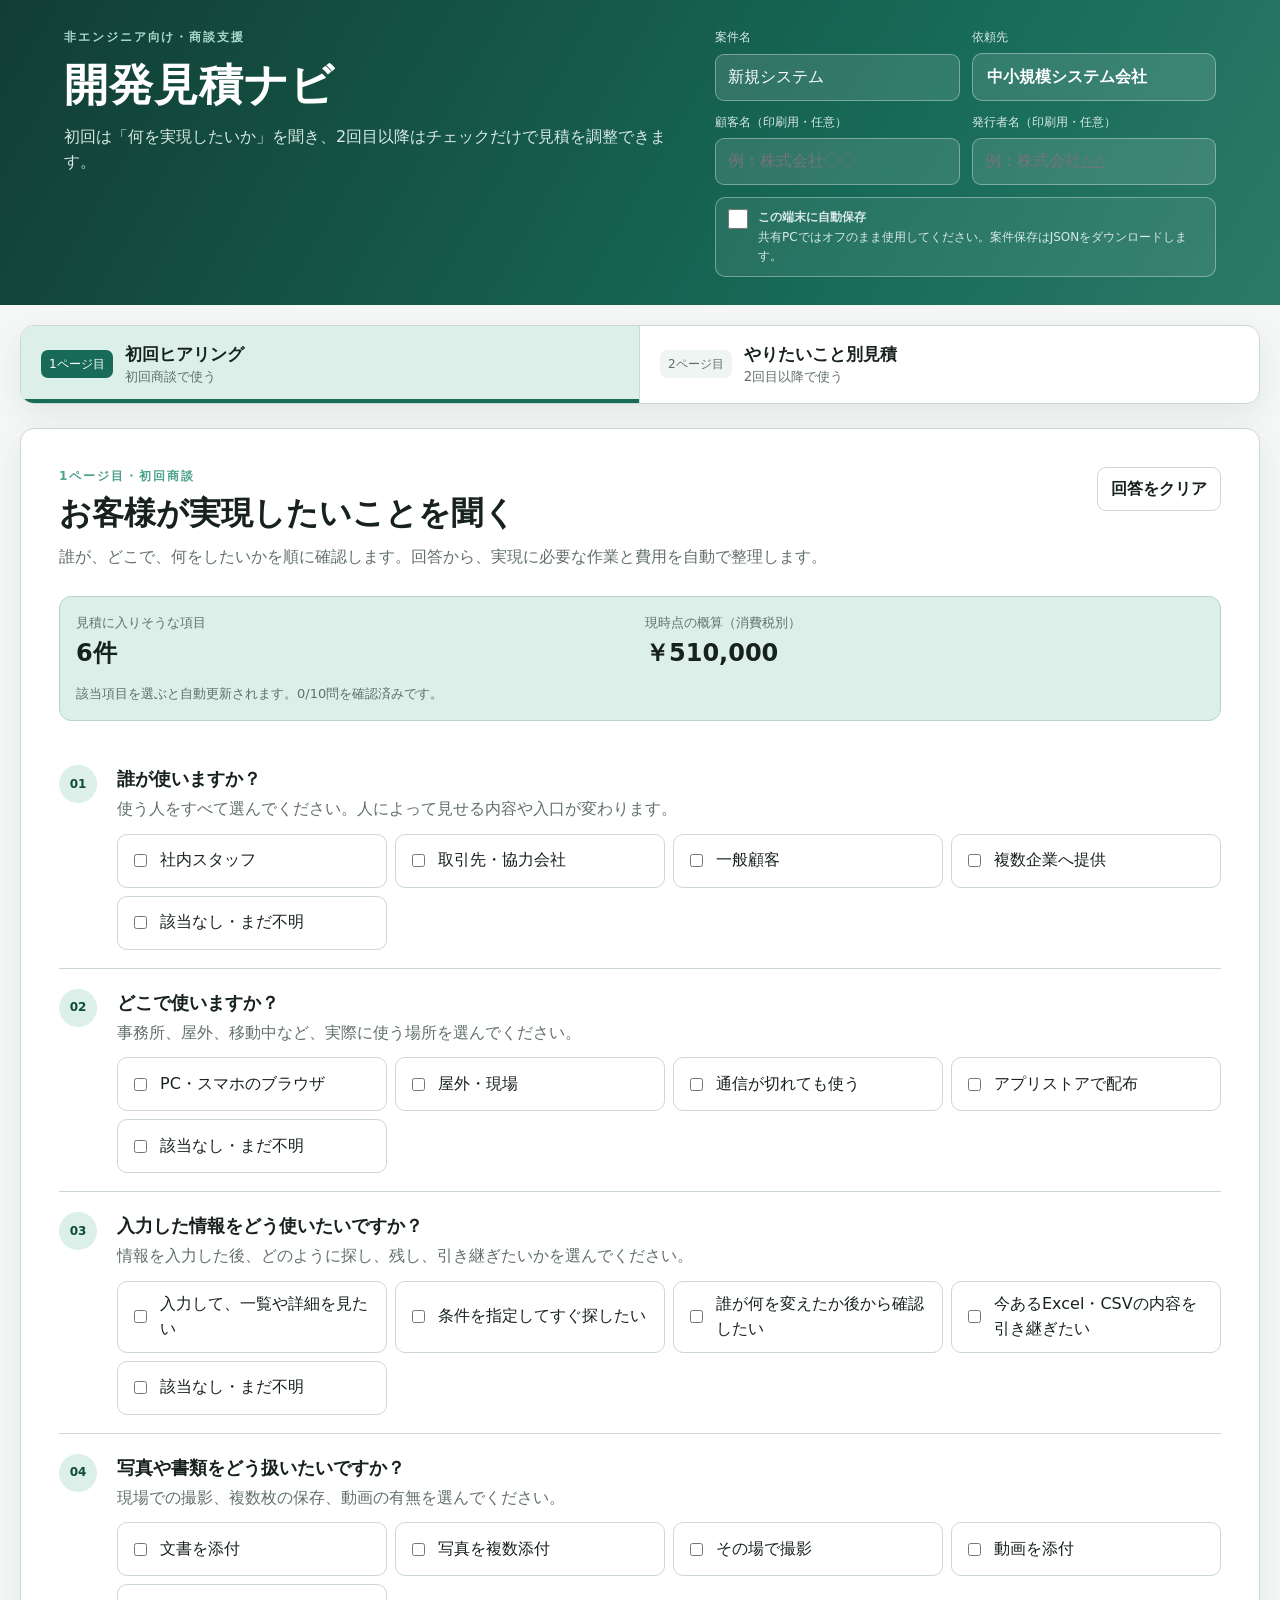
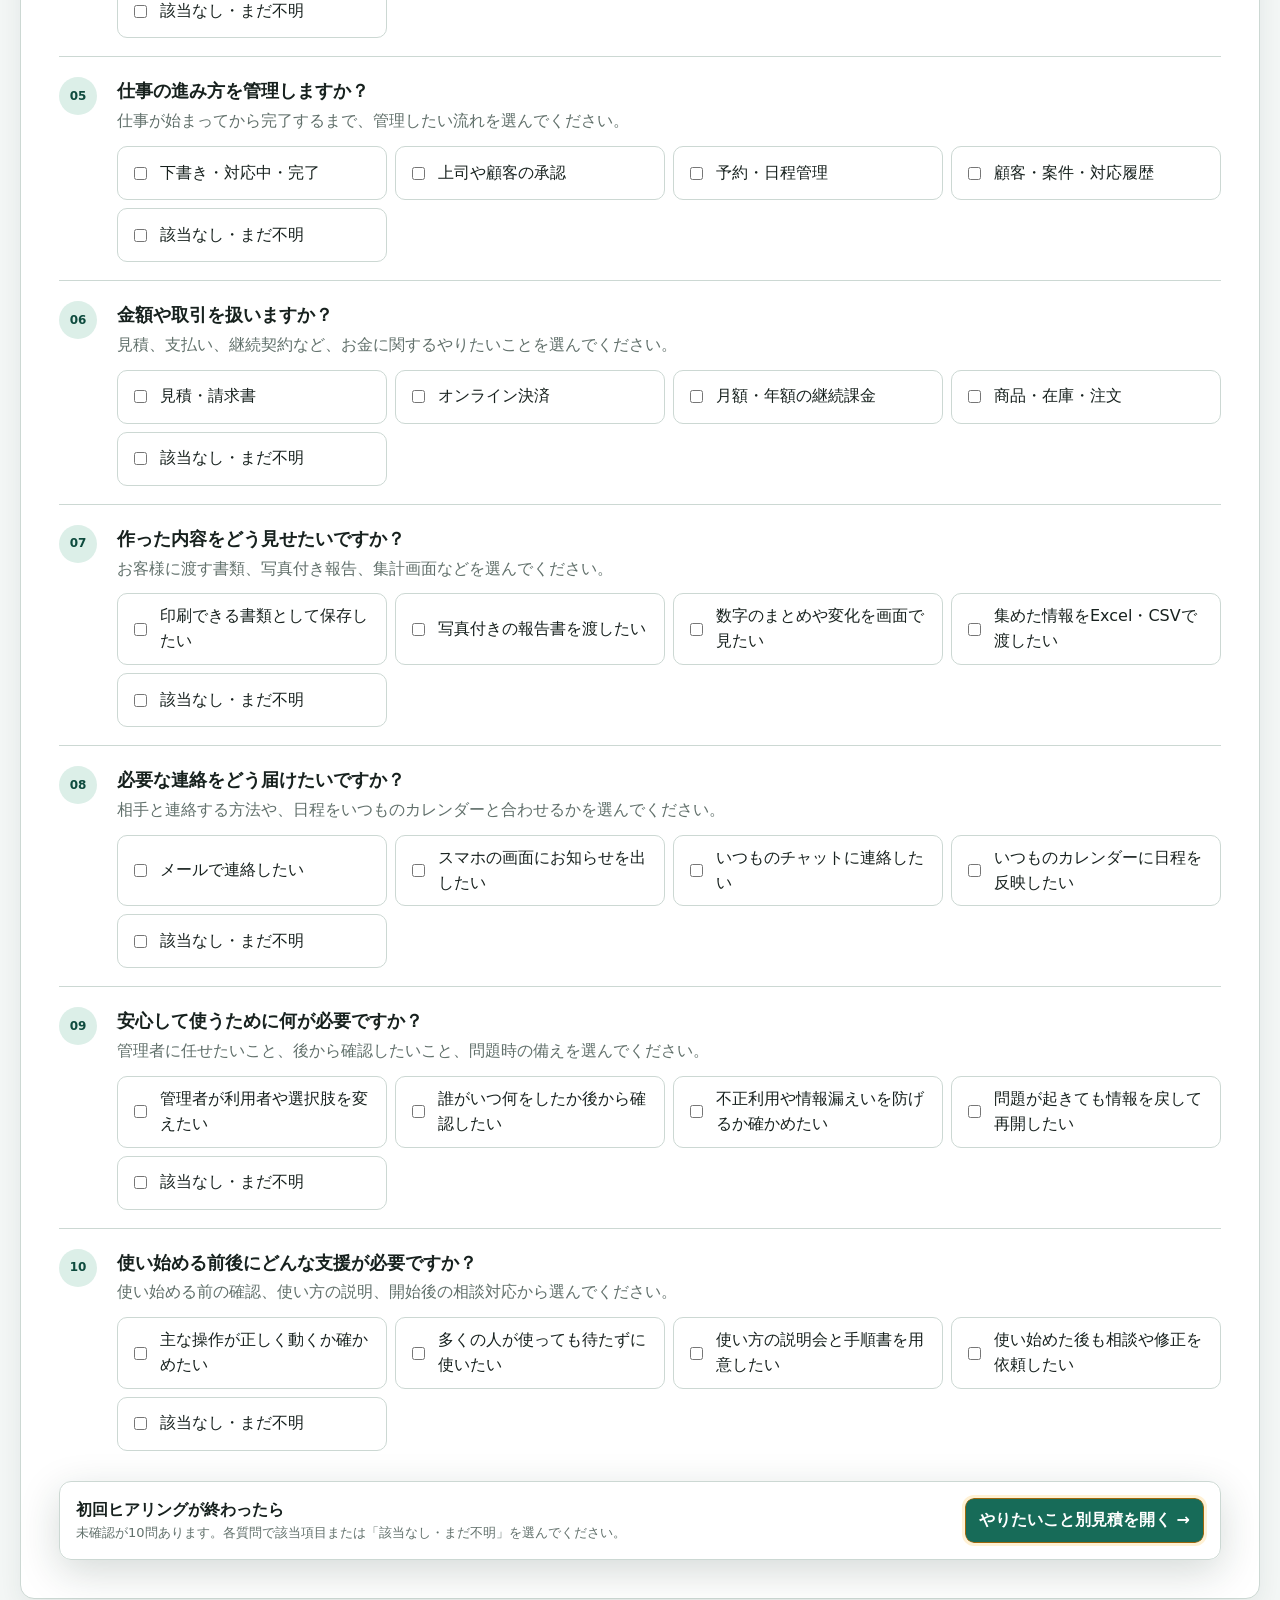
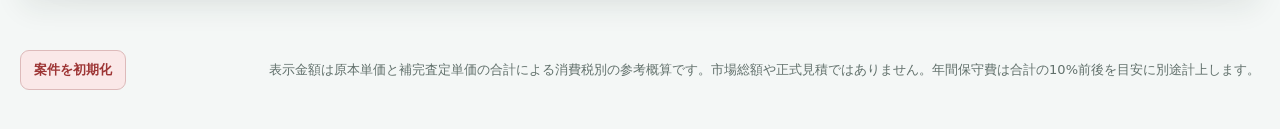
==== commit 9afb6fe5: "Remove the preset replacement block from the interview page The five "replace with this configuratio" ====
--- a/index.html
+++ b/index.html
@@ -64,12 +64,6 @@
         <p id="interview-note">回答すると自動で更新されます。</p>
       </section>
 
-      <section class="preset-block">
-        <h3>近いシステムの構成に置き換える</h3>
-        <p>現在の回答と選択項目を置き換えます。適用後に一つずつ変更できます。</p>
-        <div id="preset-buttons" class="preset-buttons"></div>
-      </section>
-
       <div id="questions" class="question-list"></div>
 
       <div class="next-page-bar">
--- a/styles.css
+++ b/styles.css
@@ -158,7 +158,7 @@
 .section-heading p:not(.step) { max-width: 760px; margin: 5px 0 0; color: var(--muted); }
 h3 { margin: 28px 0 10px; font-size: 18px; }
 
-.primary, .secondary, .danger, .preset-buttons button, .impact-button, .custom-delete {
+.primary, .secondary, .danger, .impact-button, .custom-delete {
   border: 1px solid var(--border);
   border-radius: 9px;
   padding: 9px 13px;
@@ -168,14 +168,11 @@
 }
 .primary { border-color: var(--primary); background: var(--primary); color: #fff; }
 .primary.has-warning { border-color: var(--amber); outline: 3px solid var(--amber-soft); }
-.secondary:hover, .preset-buttons button:hover, .impact-button:hover { background: var(--surface-soft); }
+.secondary:hover, .impact-button:hover { background: var(--surface-soft); }
 .danger { border-color: #ddbaba; color: var(--danger); background: var(--danger-soft); }
 .custom-delete { padding: 5px 8px; border-color: #ddbaba; color: var(--danger); background: transparent; font-size: 12px; }
 
-.preset-block { padding: 18px; border-radius: 12px; background: var(--surface-soft); }
-.preset-block h3 { margin: 0; }
-.preset-block p { margin: 4px 0 12px; color: var(--muted); }
-.preset-buttons, .action-row { display: flex; flex-wrap: wrap; gap: 8px; }
+.action-row { display: flex; flex-wrap: wrap; gap: 8px; }
 
 .question-list { display: grid; gap: 18px; margin-top: 24px; }
 .question-card { padding-top: 20px; border-top: 1px solid var(--border); }
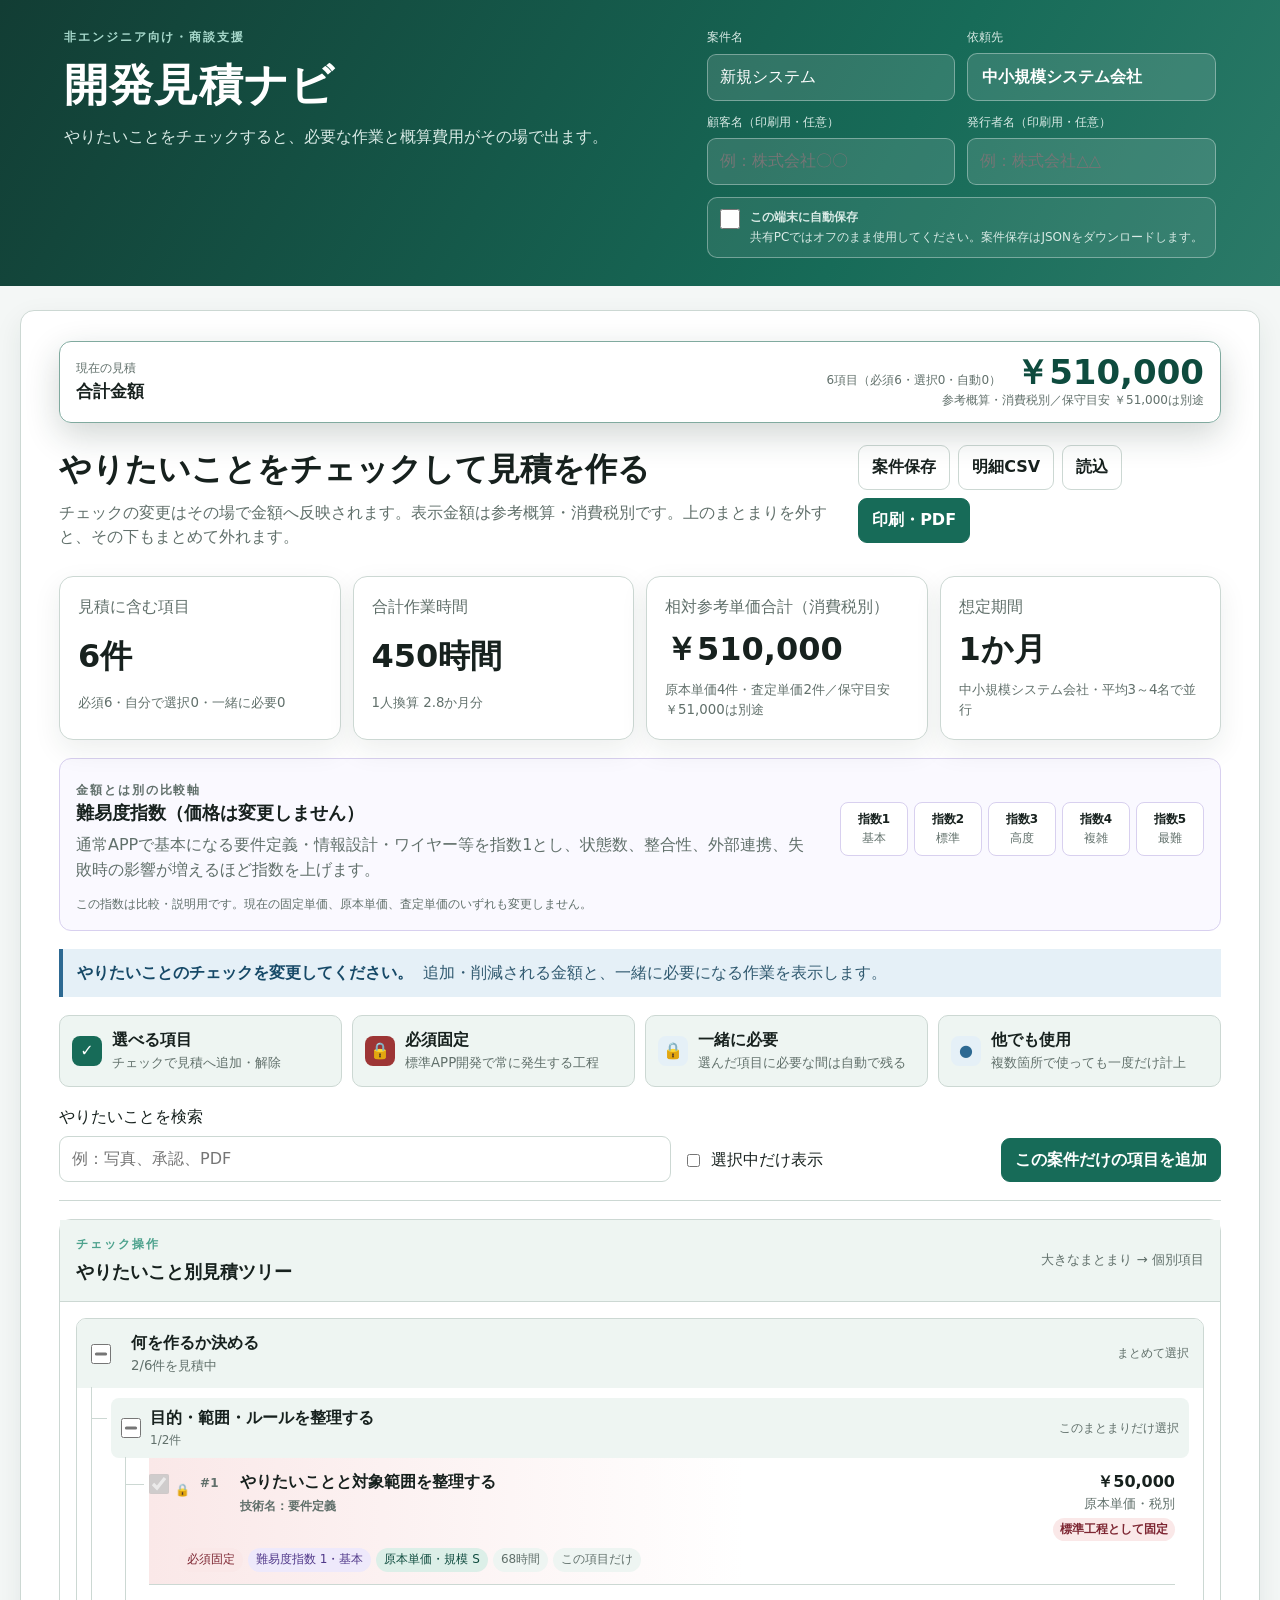
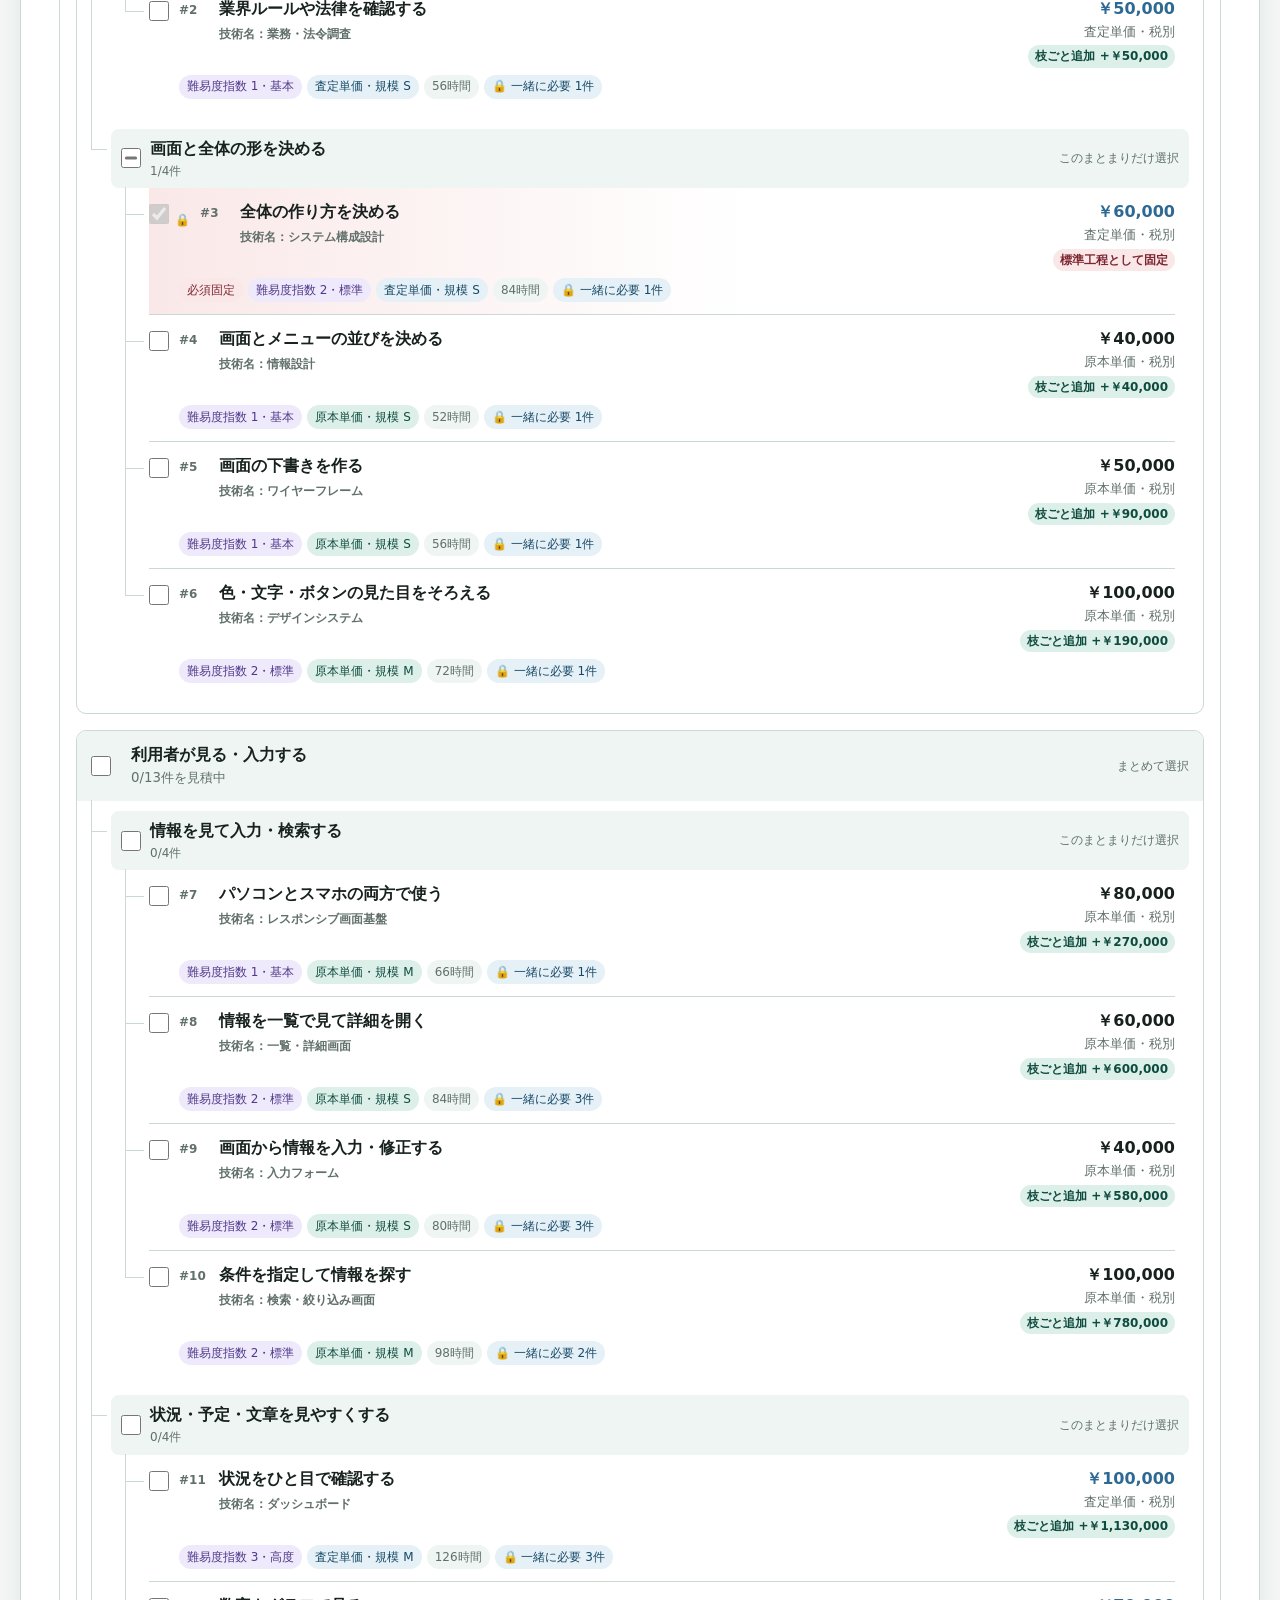
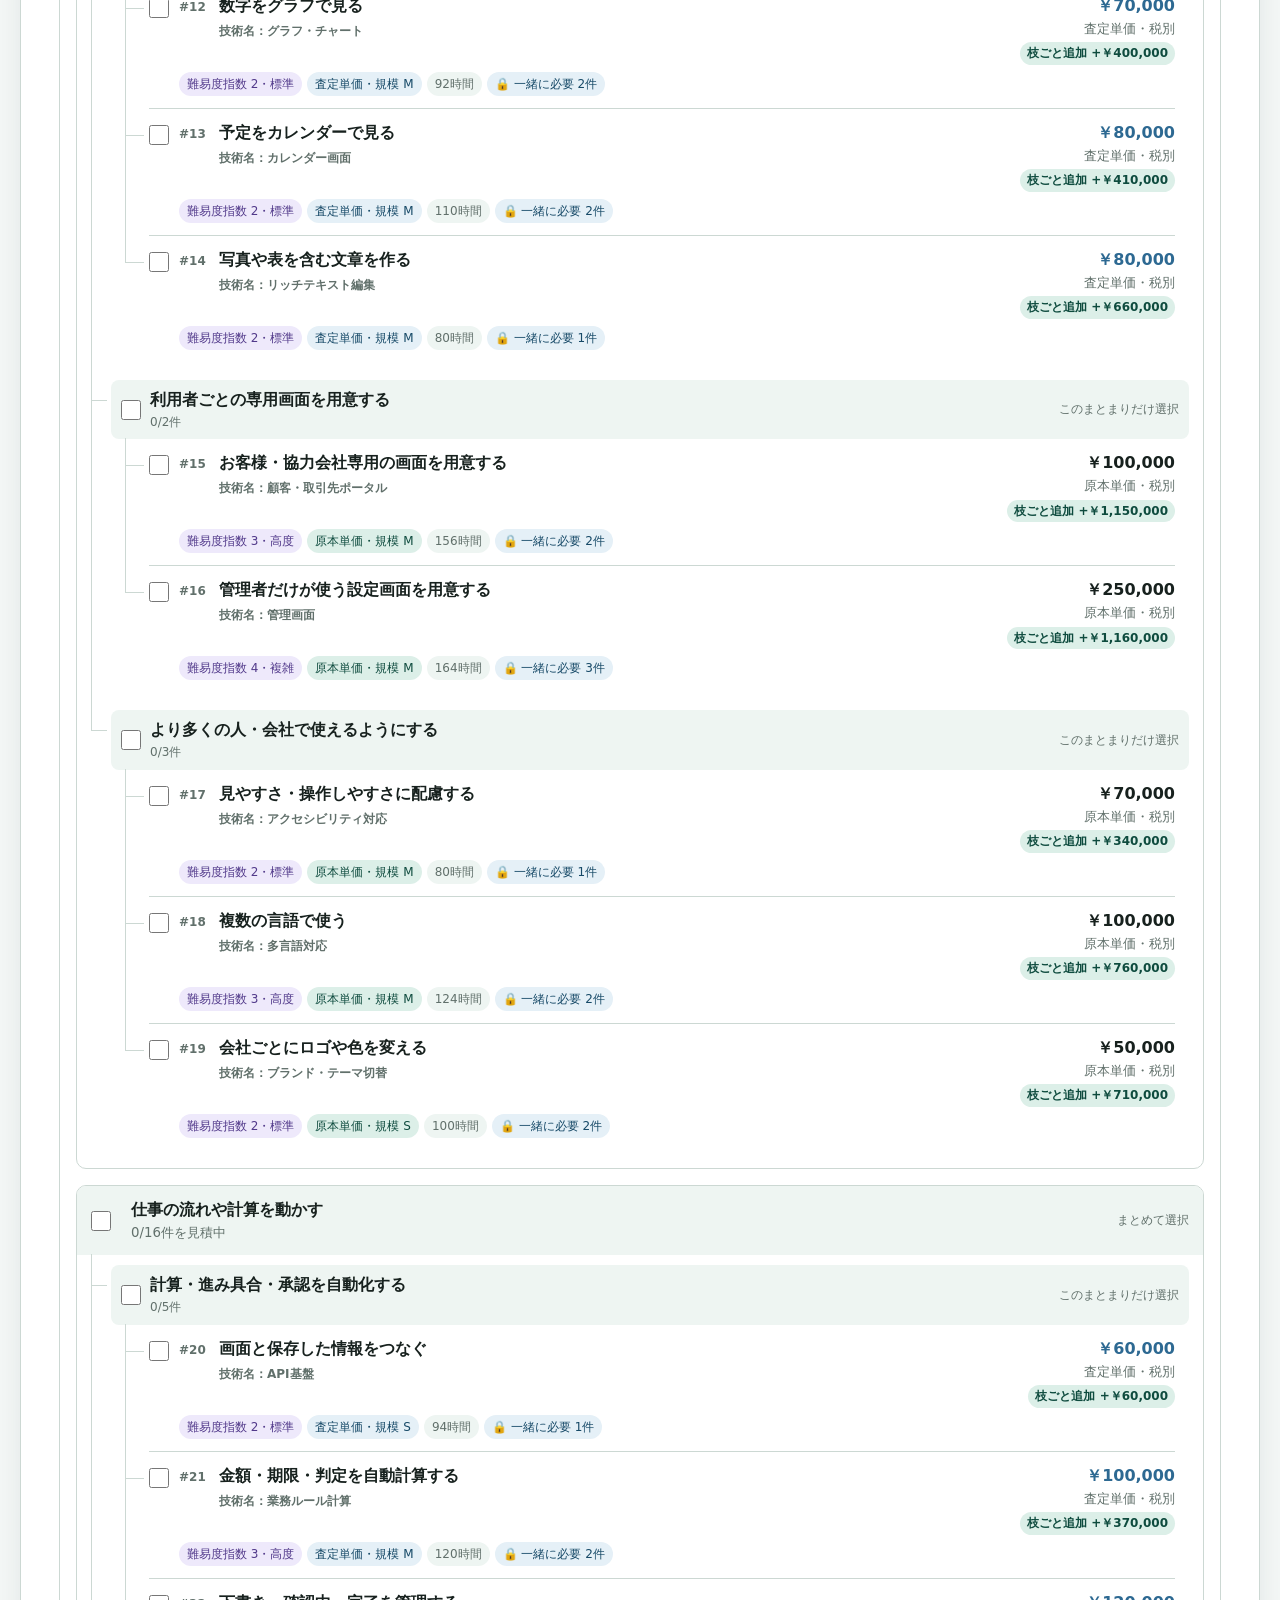
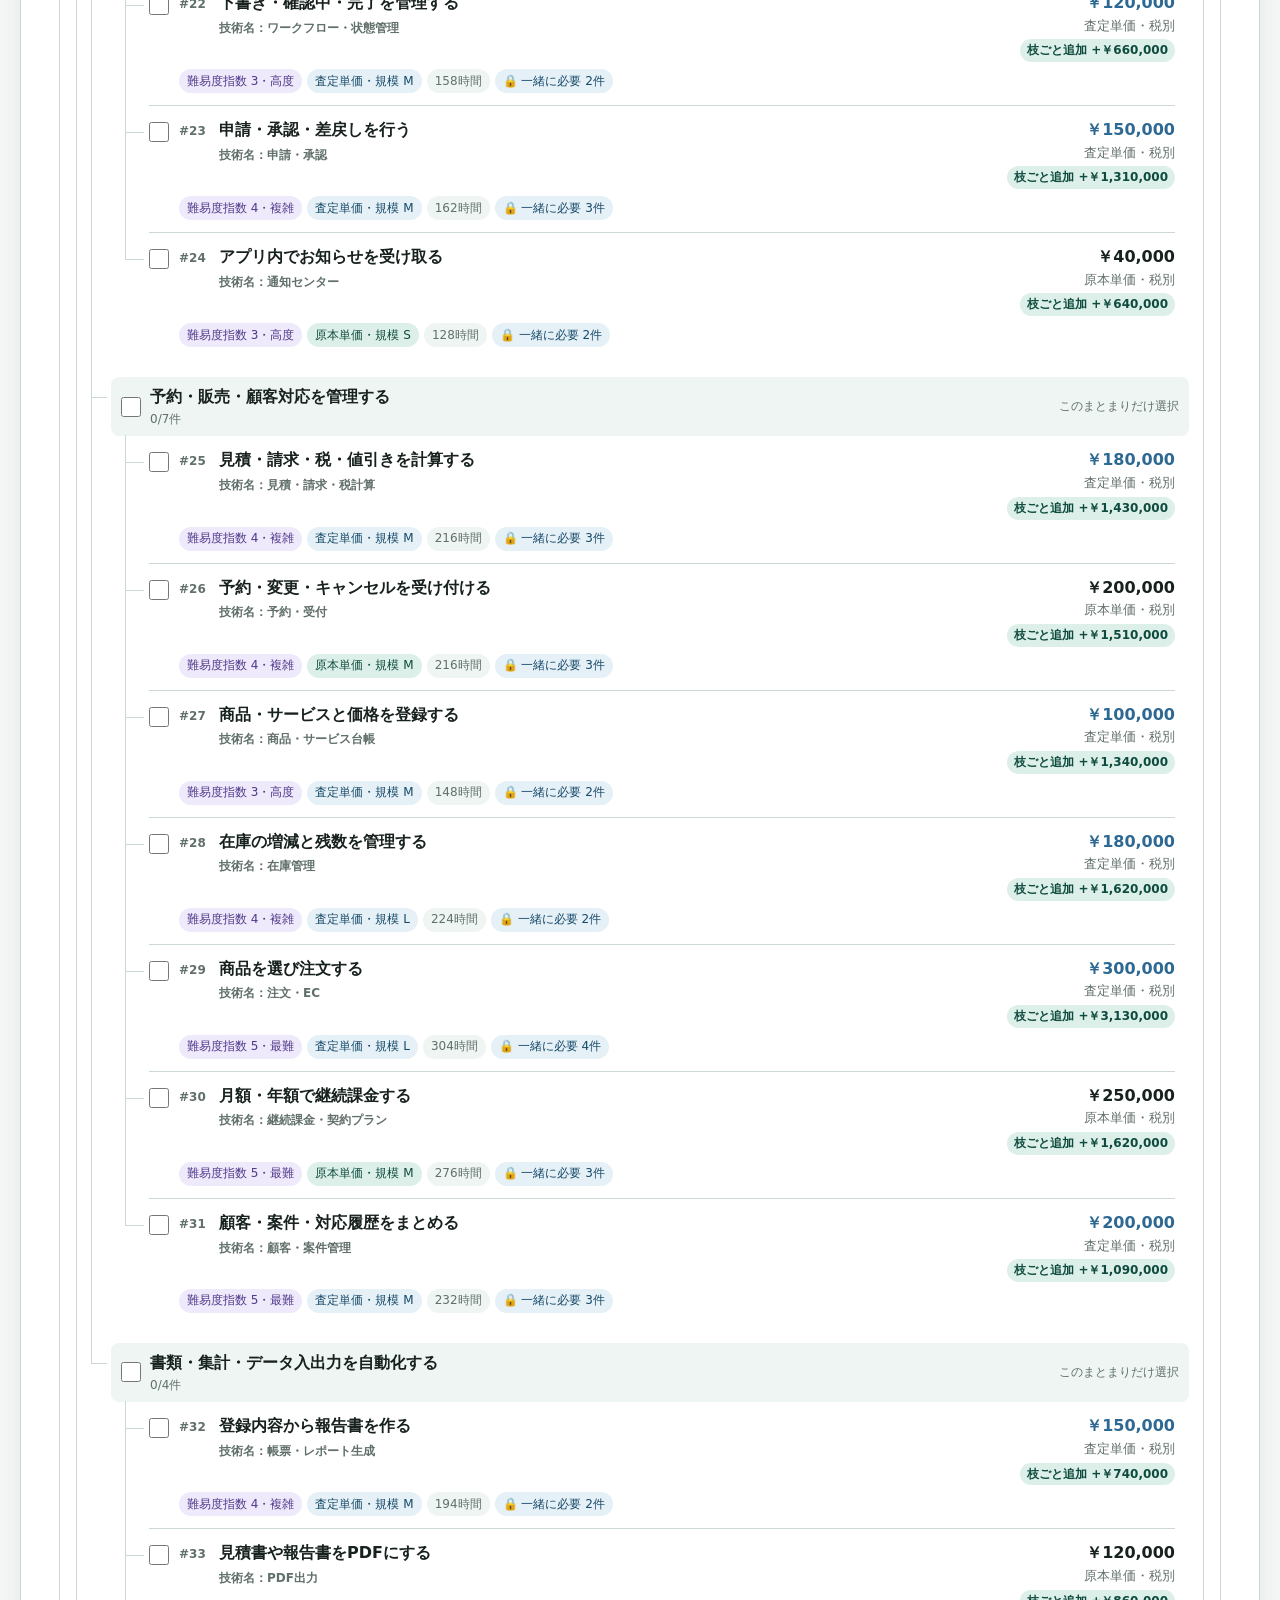
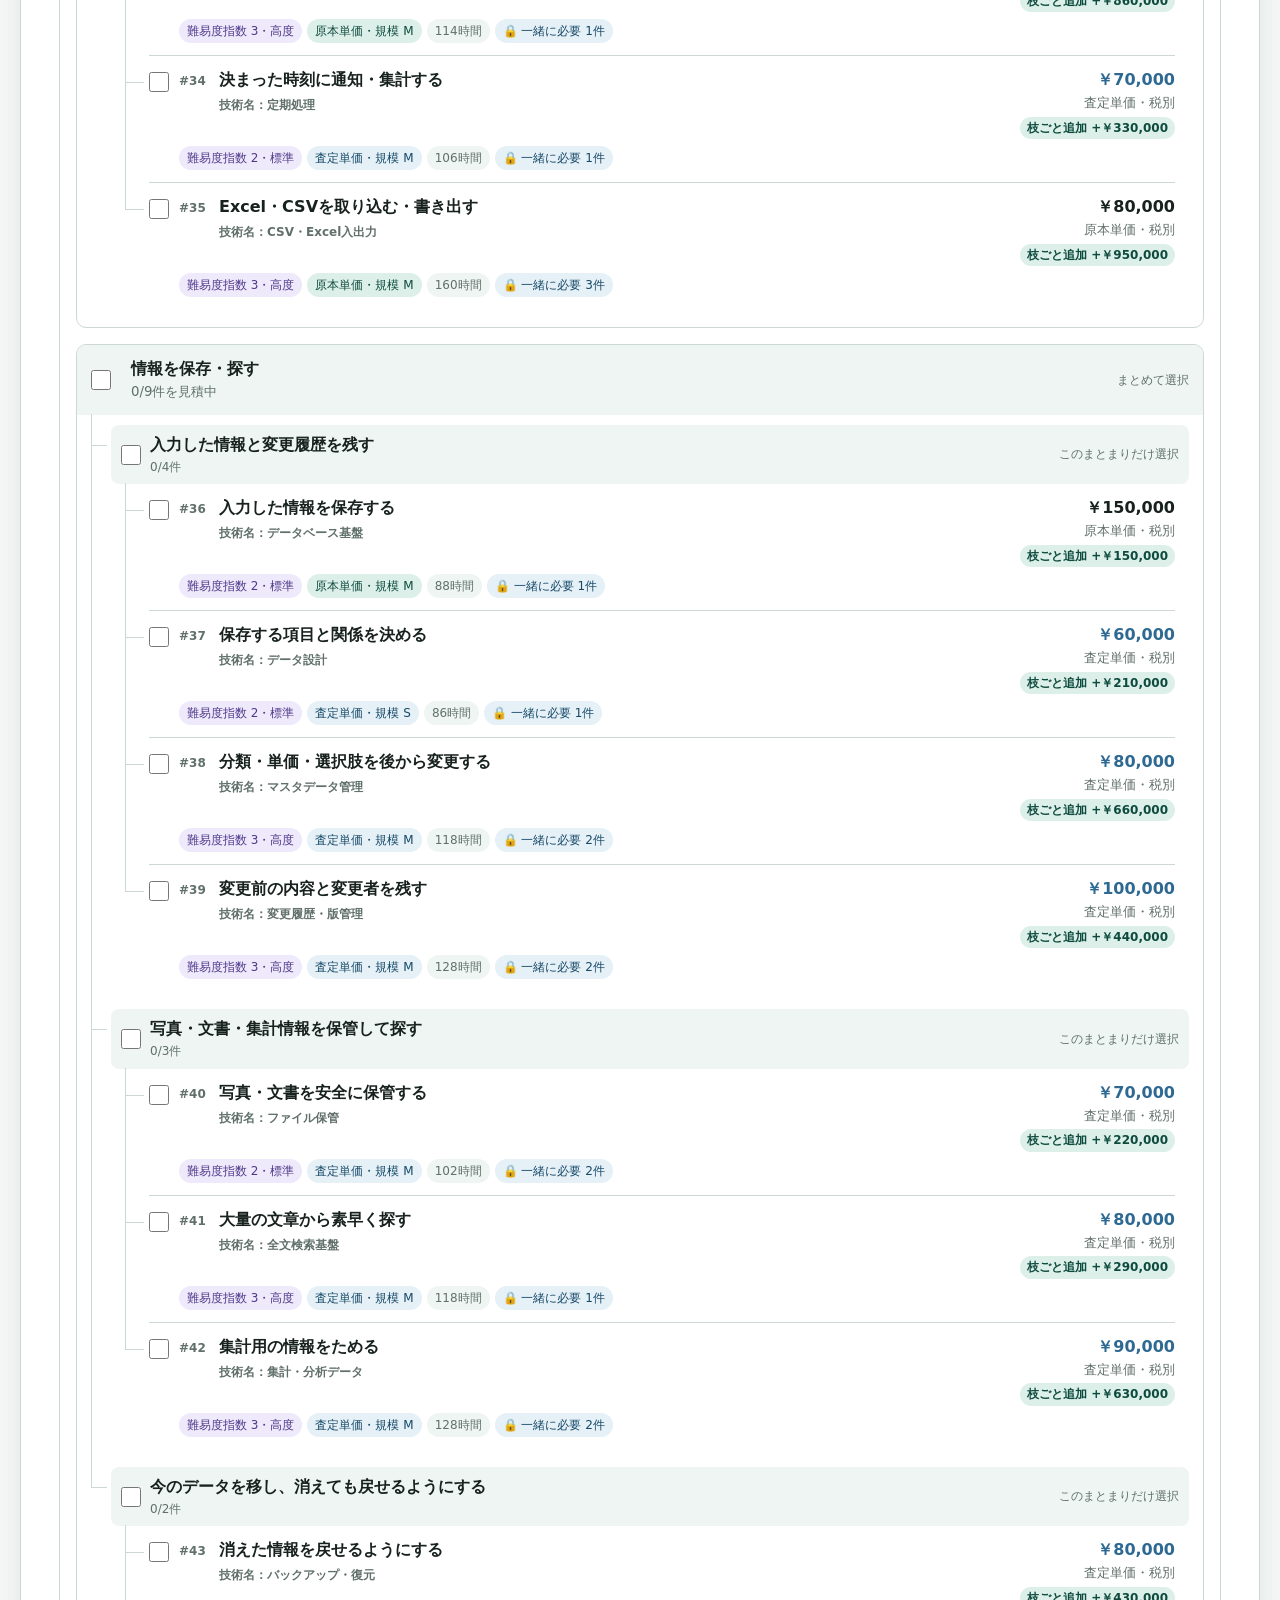
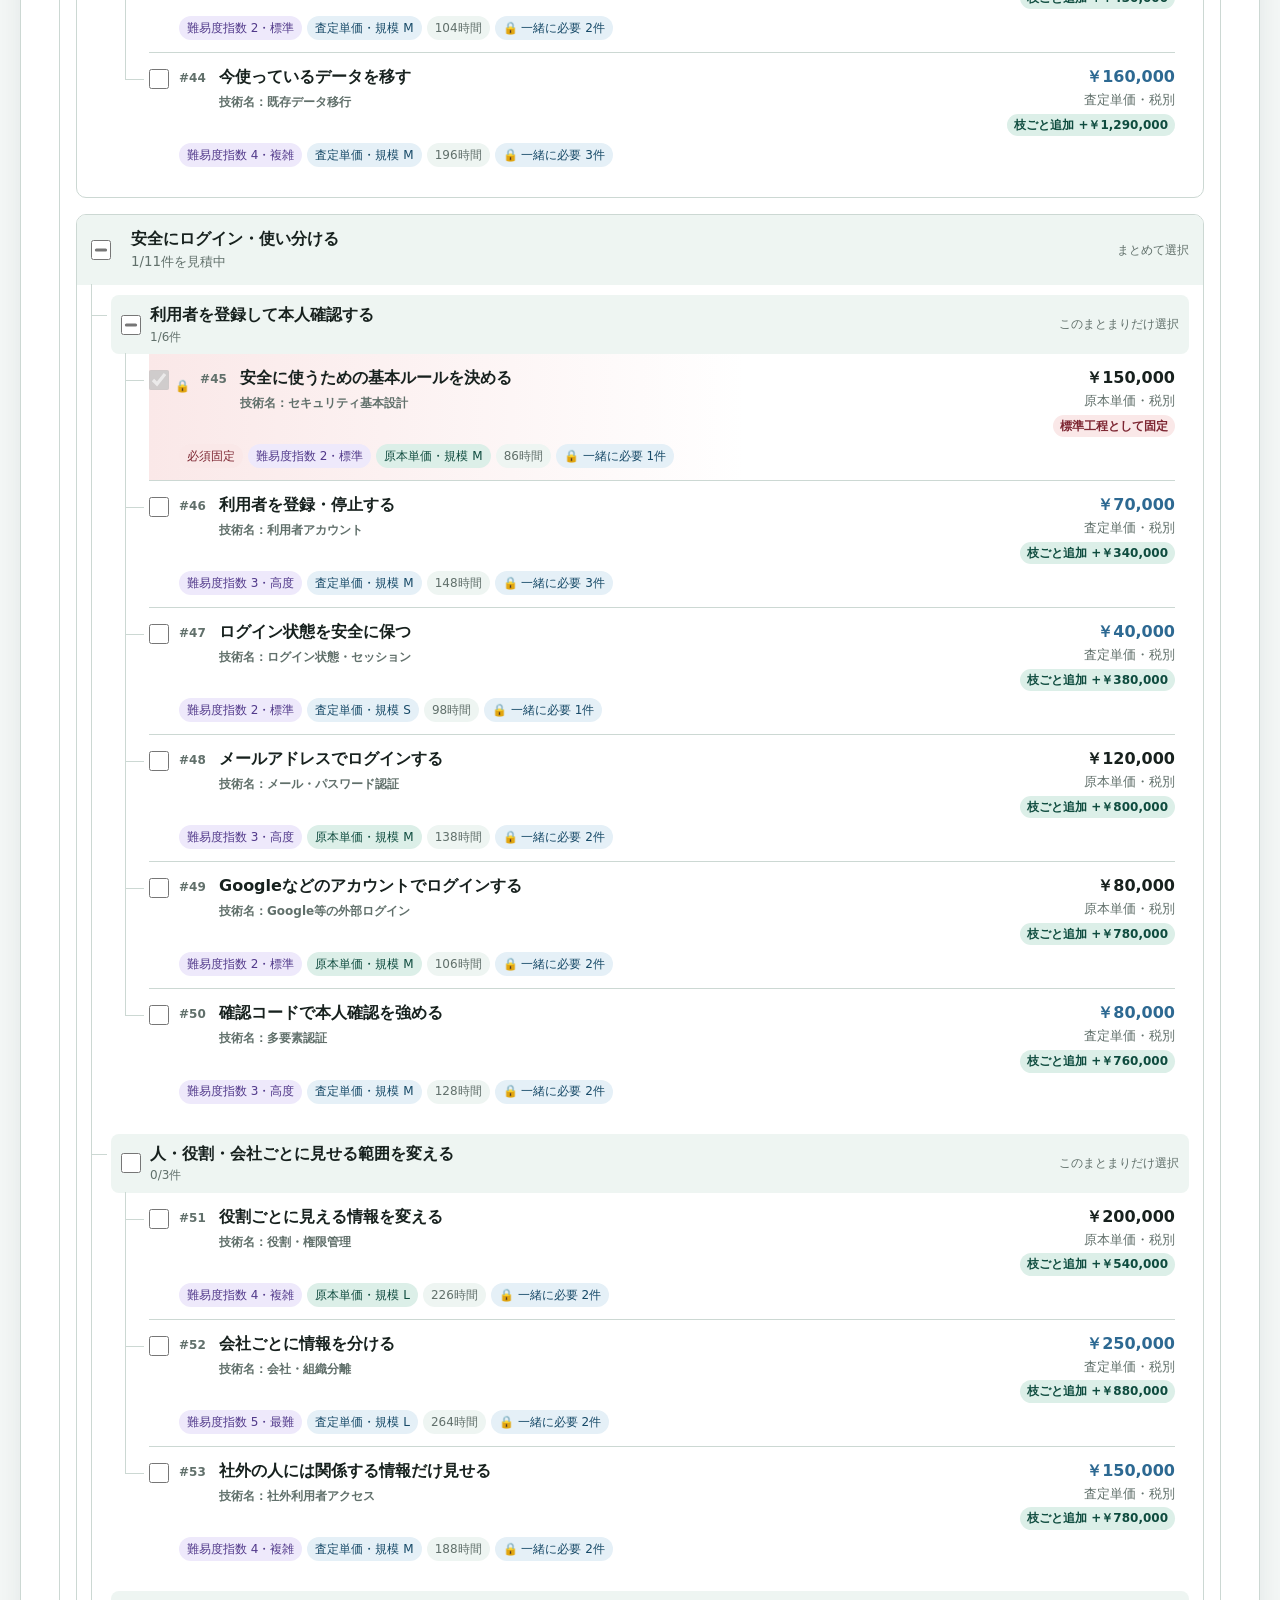
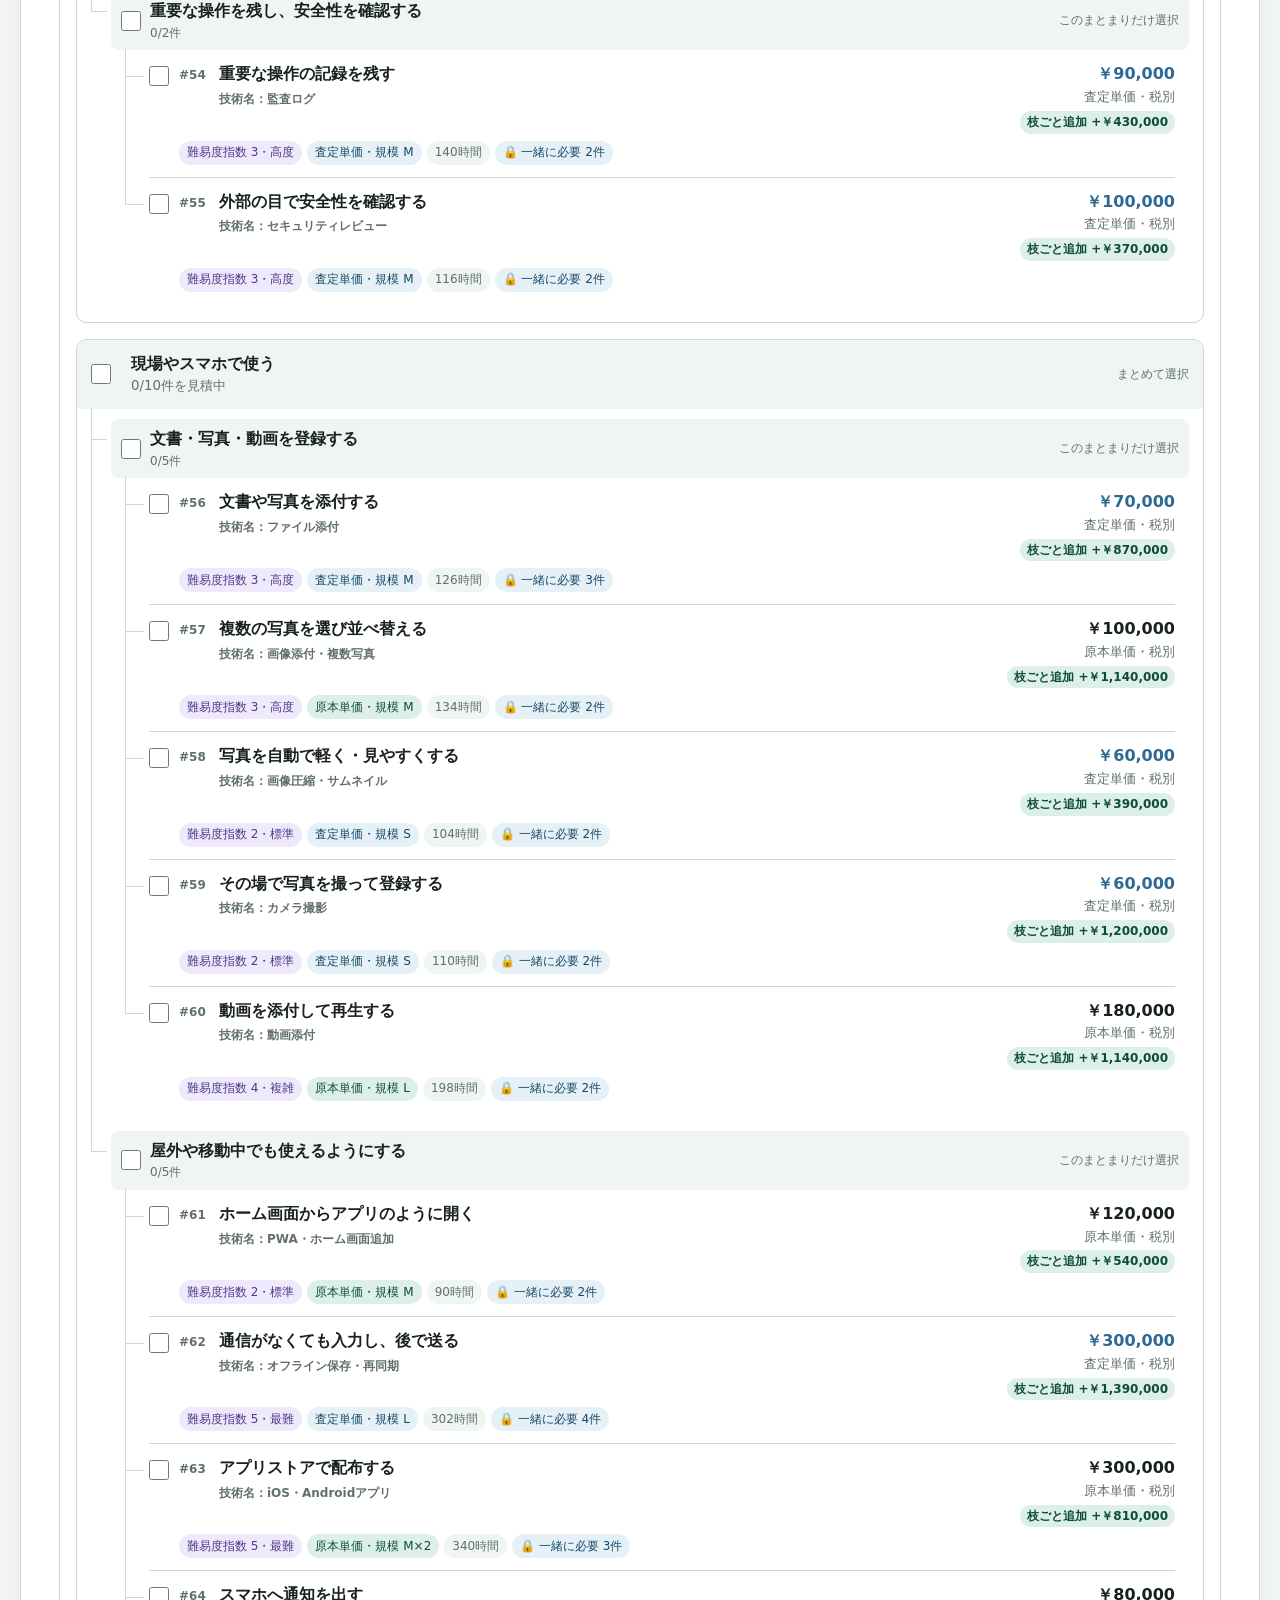
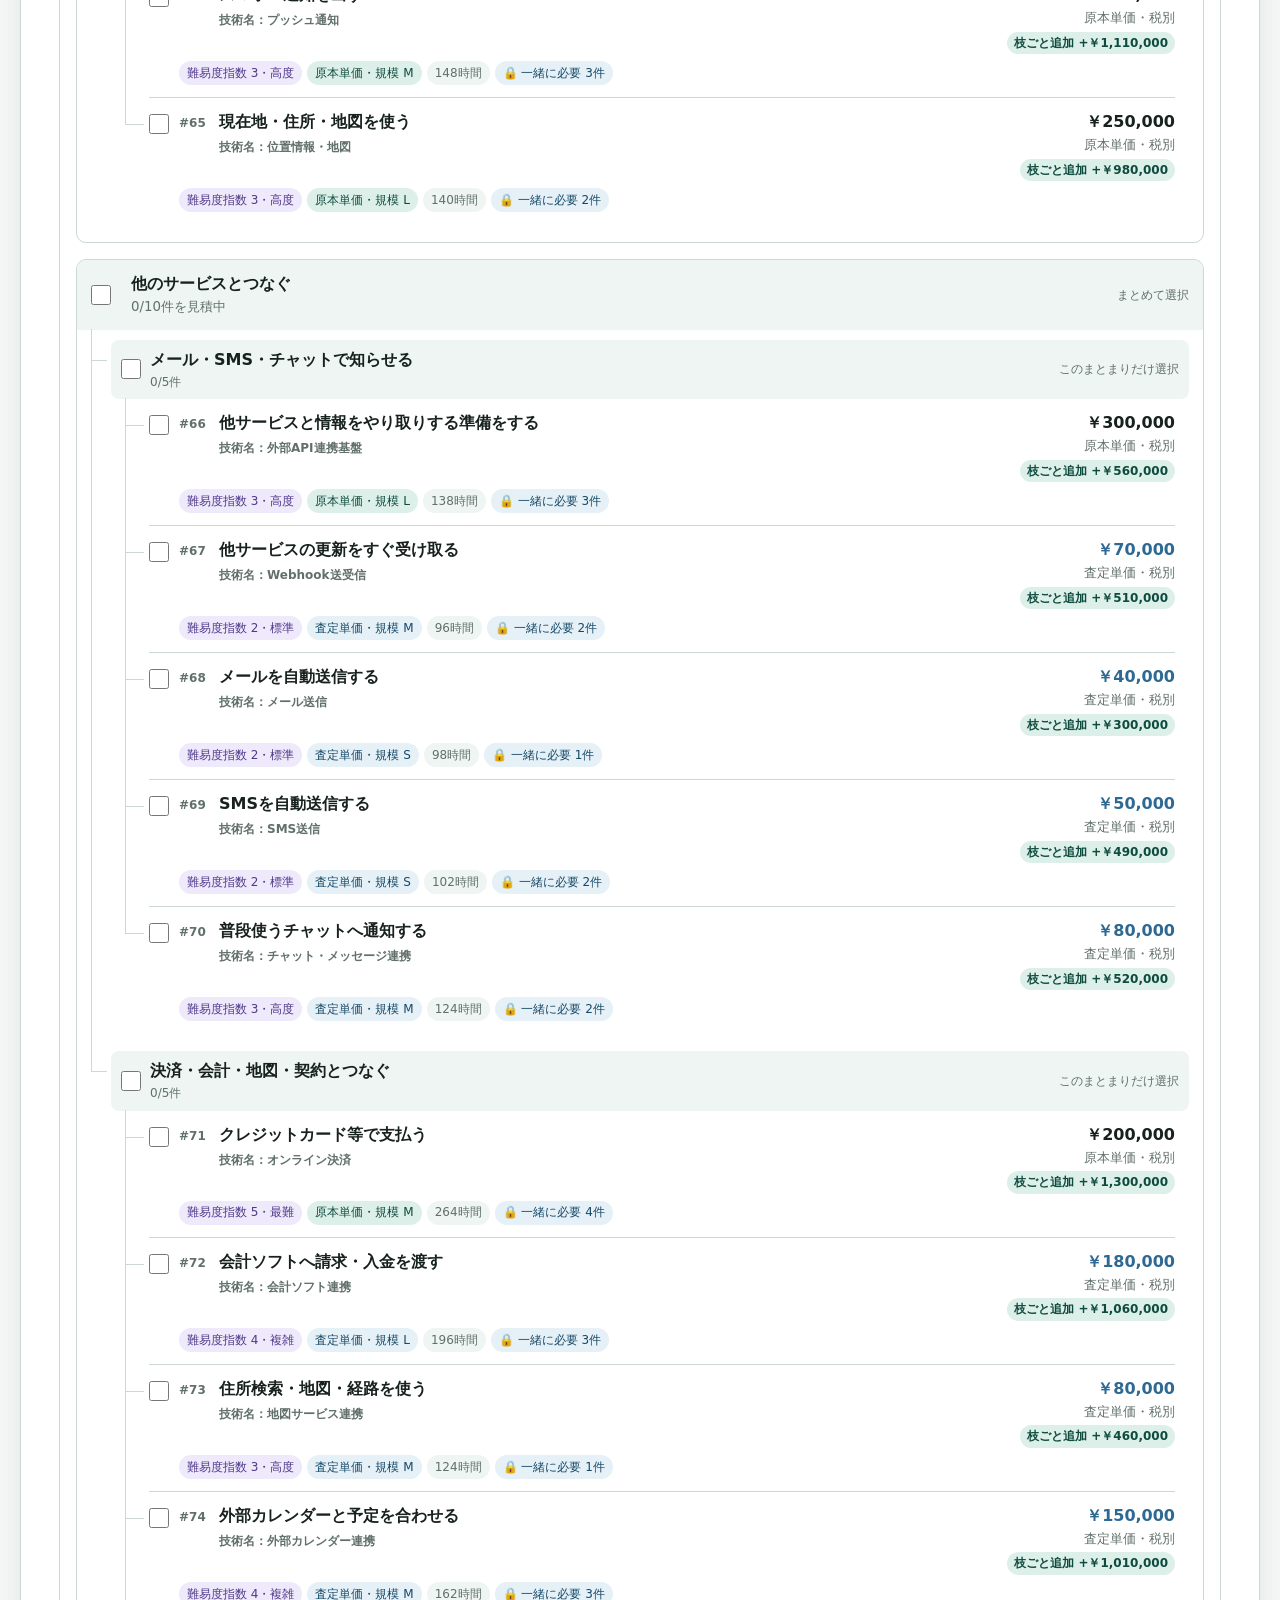
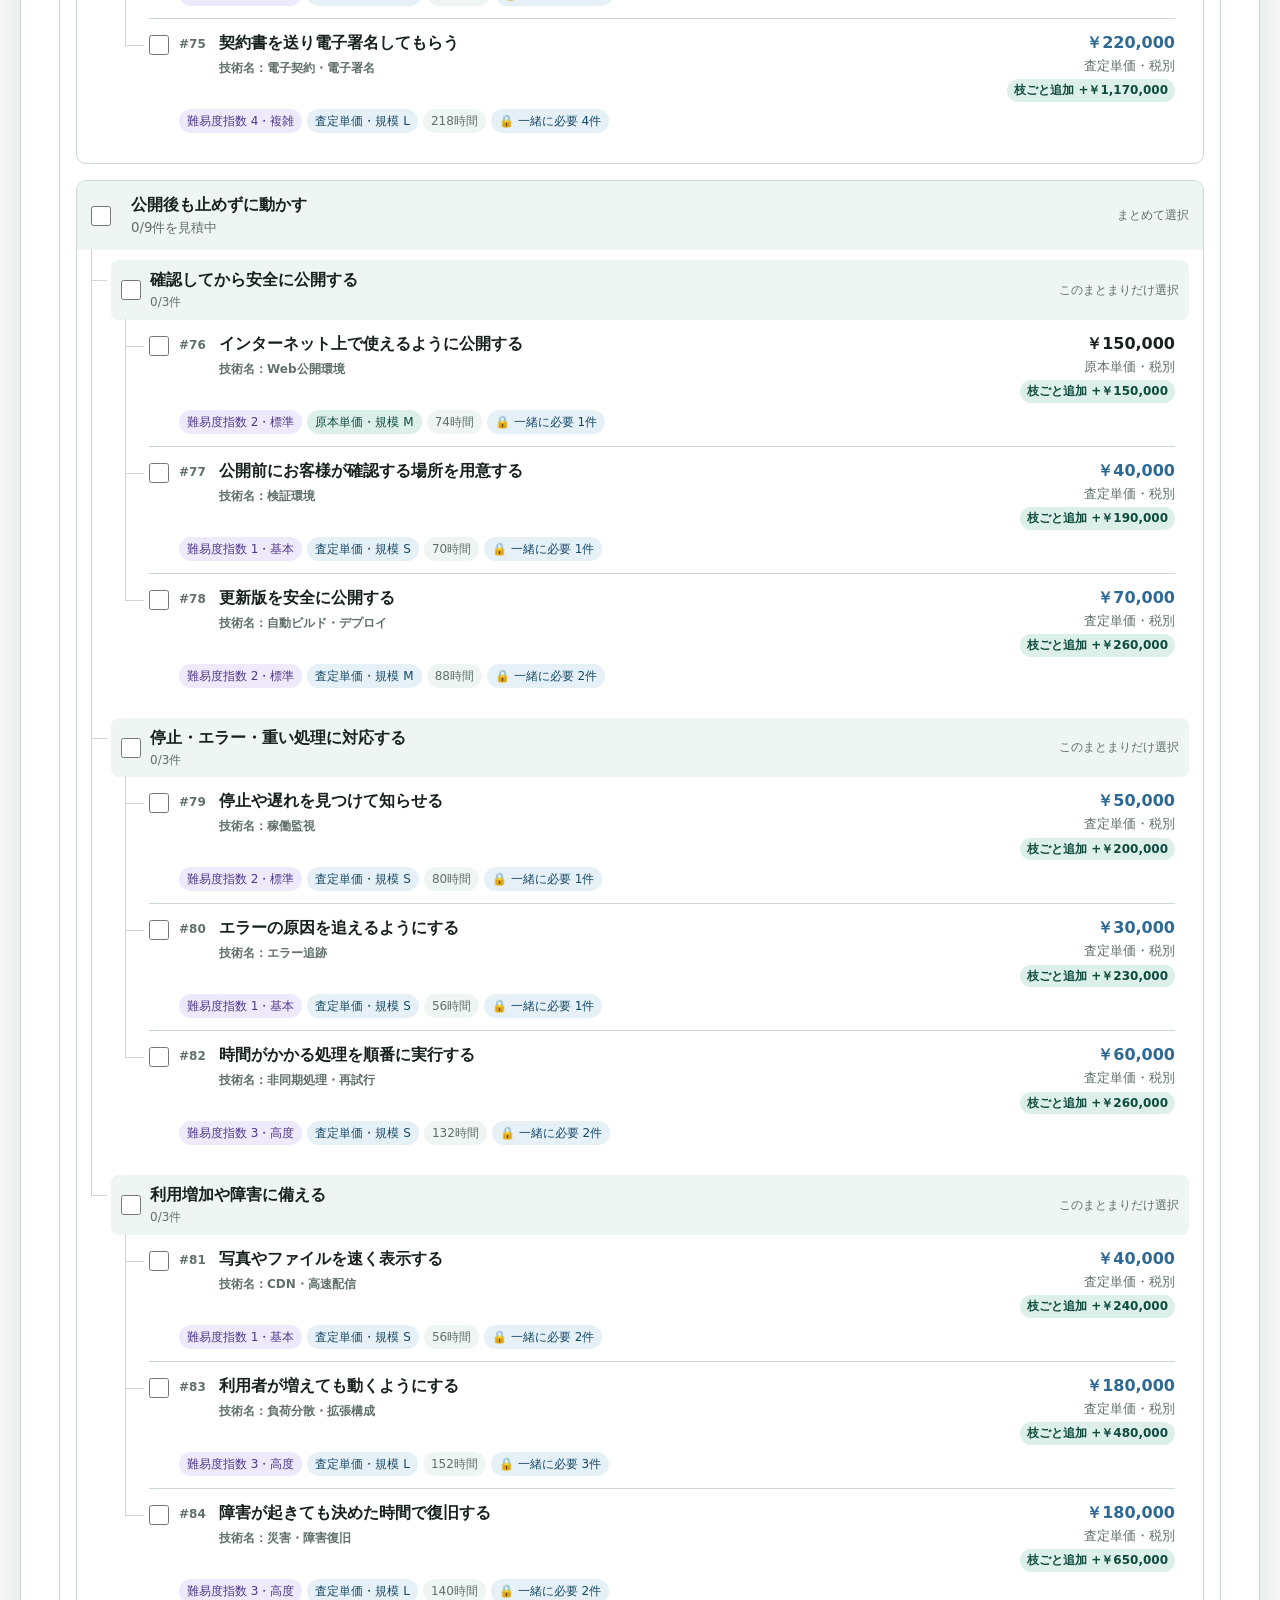
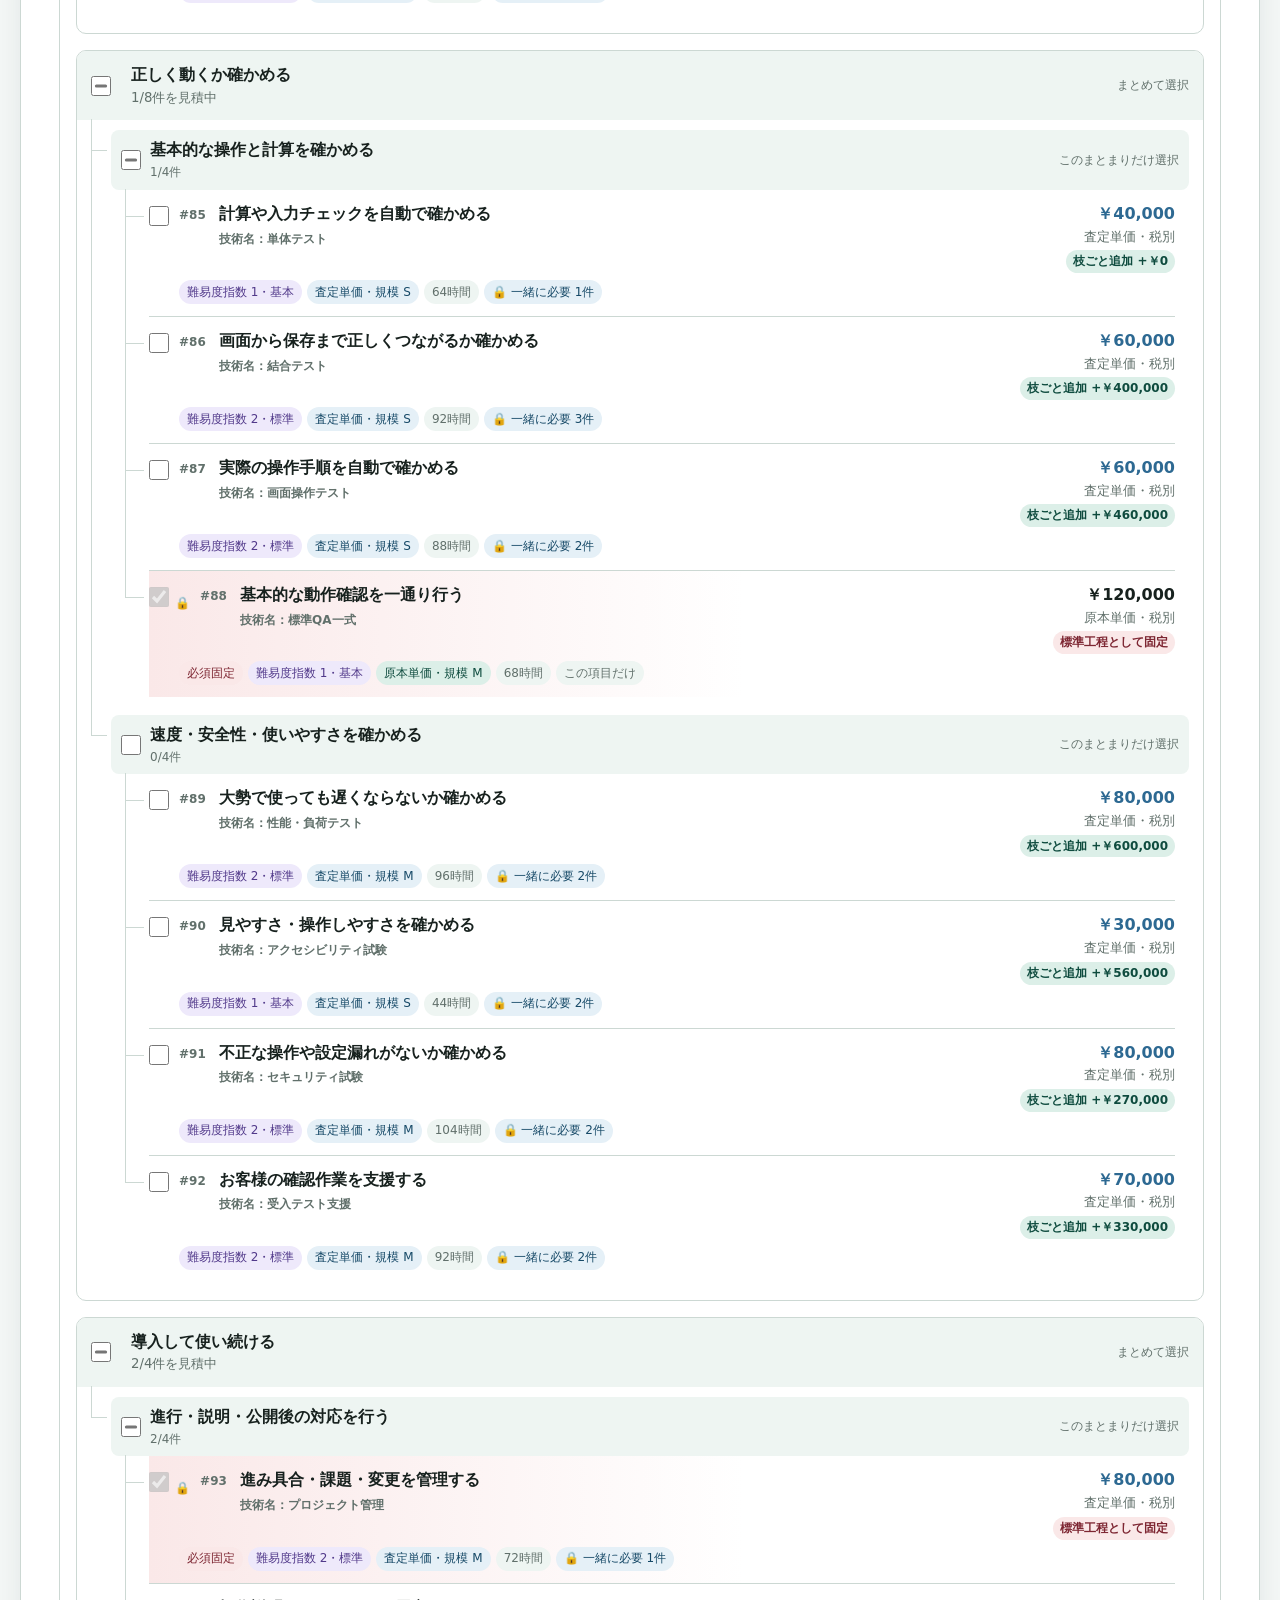
==== commit eb55d7fd: "Delete the interview page and make the estimate the whole app The ten interview questions reached 48" ====
--- a/index.html
+++ b/index.html
@@ -12,7 +12,7 @@
     <div>
       <p class="eyebrow">非エンジニア向け・商談支援</p>
       <h1>開発見積ナビ</h1>
-      <p class="subtitle">初回は「何を実現したいか」を聞き、2回目以降はチェックだけで見積を調整できます。</p>
+      <p class="subtitle">やりたいことをチェックすると、必要な作業と概算費用がその場で出ます。</p>
     </div>
     <div class="header-fields">
       <label>
@@ -38,44 +38,11 @@
     </div>
   </header>
 
-  <nav class="page-nav" aria-label="商談フェーズ" role="tablist">
-    <button id="tab-interview" type="button" role="tab" data-page="interview" aria-controls="page-interview" aria-selected="true">
-      <span>1ページ目</span><strong>初回ヒアリング</strong><small>初回商談で使う</small>
-    </button>
-    <button id="tab-estimate" type="button" role="tab" data-page="estimate" aria-controls="page-estimate" aria-selected="false" tabindex="-1">
-      <span>2ページ目</span><strong>やりたいこと別見積</strong><small>2回目以降で使う</small>
-    </button>
-  </nav>
-
   <main>
-    <section id="page-interview" class="page-panel is-active" role="tabpanel" aria-labelledby="tab-interview">
-      <div class="phase-intro">
-        <div>
-          <p class="step">1ページ目・初回商談</p>
-          <h2 id="interview-heading">お客様が実現したいことを聞く</h2>
-          <p>誰が、どこで、何をしたいかを順に確認します。回答から、実現に必要な作業と費用を自動で整理します。</p>
-        </div>
-        <button id="clear-answers" type="button" class="secondary">回答をクリア</button>
-      </div>
-
-      <section class="interview-preview" aria-live="polite">
-        <div><span>見積に入りそうな項目</span><strong id="interview-count">0件</strong></div>
-        <div><span>現時点の概算（消費税別）</span><strong id="interview-cost">￥0</strong></div>
-        <p id="interview-note">回答すると自動で更新されます。</p>
-      </section>
-
-      <div id="questions" class="question-list"></div>
-
-      <div class="next-page-bar">
-        <div><strong>初回ヒアリングが終わったら</strong><span id="interview-progress">未回答の質問があります。各質問で該当項目または「該当なし・まだ不明」を選んでください。</span></div>
-        <button id="go-estimate" type="button" class="primary">やりたいこと別見積を開く →</button>
-      </div>
-    </section>
-
-    <section id="page-estimate" class="page-panel" role="tabpanel" aria-labelledby="tab-estimate" hidden>
+    <section id="page-estimate">
       <section class="estimate-sticky-total" aria-label="追従する見積金額">
         <div class="sticky-total-heading">
-          <span>2ページ目・現在の見積</span>
+          <span>現在の見積</span>
           <strong>合計金額</strong>
         </div>
         <div class="sticky-total-amount">
@@ -87,8 +54,8 @@
 
       <div class="phase-intro">
         <div>
-          <p class="step">2ページ目・2回目以降の商談</p>
-          <h2 id="estimate-heading">やりたいことをチェックして見積を詰める</h2>
+          
+          <h2 id="estimate-heading">やりたいことをチェックして見積を作る</h2>
           <p>チェックの変更はその場で金額へ反映されます。表示金額は参考概算・消費税別です。上のまとまりを外すと、その下もまとめて外れます。</p>
         </div>
         <div class="action-row">
--- a/styles.css
+++ b/styles.css
@@ -174,24 +174,7 @@
 
 .action-row { display: flex; flex-wrap: wrap; gap: 8px; }
 
-.question-list { display: grid; gap: 18px; margin-top: 24px; }
-.question-card { padding-top: 20px; border-top: 1px solid var(--border); }
-.question-card:first-child { border-top: 0; }
-.question-card h3 { margin: 0; }
-.question-card > p { margin: 4px 0 12px; color: var(--muted); }
-.choice-grid { display: grid; grid-template-columns: repeat(4, minmax(0, 1fr)); gap: 8px; }
-.choice-grid label {
-  display: flex;
-  align-items: center;
-  gap: 10px;
-  min-height: 54px;
-  padding: 10px 12px;
-  border: 1px solid var(--border);
-  border-radius: 10px;
-  background: var(--surface);
-}
-.choice-grid label:has(input:checked) { border-color: var(--primary); background: var(--primary-soft); }
-.choice-grid input, .toggle-label input, .feature-check input, .dependency-picker input { width: auto; accent-color: var(--primary); }
+.toggle-label input, .feature-check input, .dependency-picker input { width: auto; accent-color: var(--primary); }
 
 .feature-toolbar, .estimate-settings {
   display: grid;
@@ -294,40 +277,8 @@
 .dialog-actions { display: flex; justify-content: flex-end; gap: 8px; margin-top: 22px; }
 .error-text { min-height: 1.5em; margin: 12px 0 0; color: var(--danger); }
 
-/* Two-page sales workflow */
-.page-nav {
-  display: grid;
-  grid-template-columns: repeat(2, minmax(0, 1fr));
-  width: min(1240px, calc(100% - 32px));
-  margin: 20px auto 0;
-  border: 1px solid var(--border);
-  border-radius: var(--radius);
-  overflow: hidden;
-  background: var(--surface);
-  box-shadow: var(--shadow);
-}
-
-.page-nav button {
-  display: grid;
-  grid-template-columns: auto 1fr;
-  gap: 0 12px;
-  align-items: center;
-  border: 0;
-  border-right: 1px solid var(--border);
-  padding: 15px 20px;
-  text-align: left;
-  color: var(--muted);
-  background: transparent;
-}
-
-.page-nav button:last-child { border-right: 0; }
-.page-nav button span { grid-row: 1 / 3; padding: 5px 8px; border-radius: 7px; background: var(--surface-soft); font-size: 12px; }
-.page-nav button strong { color: var(--text); font-size: 17px; }
-.page-nav button small { font-weight: 400; }
-.page-nav button[aria-selected="true"] { box-shadow: inset 0 -4px var(--primary); background: var(--primary-soft); }
-.page-nav button[aria-selected="true"] span { color: #fff; background: var(--primary); }
-
-.page-panel {
+/* Estimate page */
+#page-estimate {
   padding: clamp(20px, 4vw, 38px);
   border: 1px solid var(--border);
   border-radius: var(--radius);
@@ -345,61 +296,6 @@
 
 .phase-intro h2 { margin: 0; font-size: clamp(23px, 3vw, 32px); }
 .phase-intro p:not(.step) { max-width: 820px; margin: 6px 0 0; color: var(--muted); }
-
-.interview-preview {
-  display: grid;
-  grid-template-columns: repeat(2, minmax(0, 1fr));
-  gap: 10px;
-  margin-bottom: 20px;
-  padding: 16px;
-  border: 1px solid #b9d4ca;
-  border-radius: 12px;
-  background: var(--primary-soft);
-}
-
-.interview-preview div { display: grid; gap: 2px; }
-.interview-preview span, .interview-preview p { color: var(--muted); font-size: 13px; }
-.interview-preview strong { font-size: 24px; font-variant-numeric: tabular-nums; }
-.interview-preview p { grid-column: 1 / -1; margin: 2px 0 0; }
-
-.question-card {
-  display: grid;
-  grid-template-columns: 44px 1fr;
-  gap: 14px;
-}
-
-.question-number {
-  display: grid;
-  place-items: center;
-  align-self: start;
-  width: 38px;
-  height: 38px;
-  border-radius: 50%;
-  color: var(--primary-dark);
-  background: var(--primary-soft);
-  font-size: 12px;
-  font-weight: 800;
-}
-
-.question-card > div:last-child > p { margin: 4px 0 12px; color: var(--muted); }
-
-.next-page-bar {
-  display: flex;
-  align-items: center;
-  justify-content: space-between;
-  gap: 20px;
-  position: static;
-  margin-top: 30px;
-  padding: 16px;
-  border: 1px solid var(--border);
-  border-radius: 12px;
-  background: color-mix(in srgb, var(--surface) 94%, transparent);
-  box-shadow: 0 12px 40px rgba(23, 48, 41, .18);
-  backdrop-filter: blur(10px);
-}
-
-.next-page-bar div { display: grid; }
-.next-page-bar span { color: var(--muted); font-size: 13px; }
 
 #page-estimate .summary-grid { margin-bottom: 18px; }
 .estimate-sticky-total {
@@ -578,7 +474,6 @@
 @media (max-width: 900px) {
   .app-header { flex-direction: column; }
   .summary-grid { grid-template-columns: repeat(2, 1fr); }
-  .choice-grid { grid-template-columns: repeat(2, 1fr); }
   .feature-card { grid-template-columns: 1fr; gap: 8px; }
   .feature-actions { justify-content: flex-start; }
   .dependency-layout { grid-template-columns: 1fr; }
@@ -591,25 +486,17 @@
 @media (max-width: 620px) {
   .app-header { padding: 22px 16px; }
   .header-fields { width: 100%; min-width: 0; align-self: stretch; }
-  .header-fields, .summary-grid, .tabs, .choice-grid, .feature-toolbar, .estimate-settings, .custom-grid, .hours-grid, .dependency-picker { grid-template-columns: 1fr; }
-  main, footer, .page-nav { width: min(100% - 20px, 1240px); }
-  .page-nav { grid-template-columns: 1fr; }
-  .page-nav button { border-right: 0; border-bottom: 1px solid var(--border); }
-  .page-nav button:last-child { border-bottom: 0; }
+  .header-fields, .summary-grid, .tabs, .feature-toolbar, .estimate-settings, .custom-grid, .hours-grid, .dependency-picker { grid-template-columns: 1fr; }
+  main, footer { width: min(100% - 20px, 1240px); }
   .tabs { display: grid; grid-template-columns: repeat(2, minmax(0, 1fr)); overflow: visible; }
   .tabs button { min-width: 0; }
-  .tab-panel, .page-panel { padding: 18px 14px; }
-  .section-heading, .phase-intro, .next-page-bar, footer, .impact-panel { align-items: stretch; flex-direction: column; }
-  .next-page-bar { position: static !important; }
+  .tab-panel, #page-estimate { padding: 18px 14px; }
+  .section-heading, .phase-intro, footer, .impact-panel { align-items: stretch; flex-direction: column; }
   .estimate-sticky-total { top: 6px; gap: 10px; padding: 10px 12px; }
   .sticky-total-heading span { display: none; }
   .sticky-total-amount { grid-template-columns: 1fr; gap: 1px; }
   .sticky-total-amount span { order: 2; }
   .sticky-total-amount small { display: none; }
-  .interview-preview { grid-template-columns: 1fr; }
-  .interview-preview p { grid-column: auto; }
-  .question-card { grid-template-columns: 1fr; }
-  .question-number { display: none; }
   .feature-node-row { grid-template-columns: auto minmax(0, 1fr); }
   .feature-price { grid-column: 2; justify-items: start; min-width: 0; margin-top: 5px; }
   .feature-badges { margin-left: 30px; }
@@ -660,7 +547,7 @@
   .header-fields input, .header-fields select, .header-fields .fixed-field { color: #111; background: #fff; border-color: #bbb; }
   main { width: auto; margin: 0 14mm; }
   .summary-grid article, .tab-panel { box-shadow: none; }
-  .page-nav, .estimate-sticky-total, .impact-panel, #page-interview, footer, .phase-intro .action-row, .feature-toolbar, .tree-guide, .dependency-inspector { display: none !important; }
+  .estimate-sticky-total, .impact-panel, footer, .phase-intro .action-row, .feature-toolbar, .tree-guide, .dependency-inspector { display: none !important; }
   #page-estimate { display: block !important; border: 0; padding: 8mm 0; }
   #page-estimate[hidden] { display: block !important; }
   .print-document-meta { display: block; margin: 0 0 8mm; padding: 0 0 6mm; border-bottom: 1px solid #bbb; }
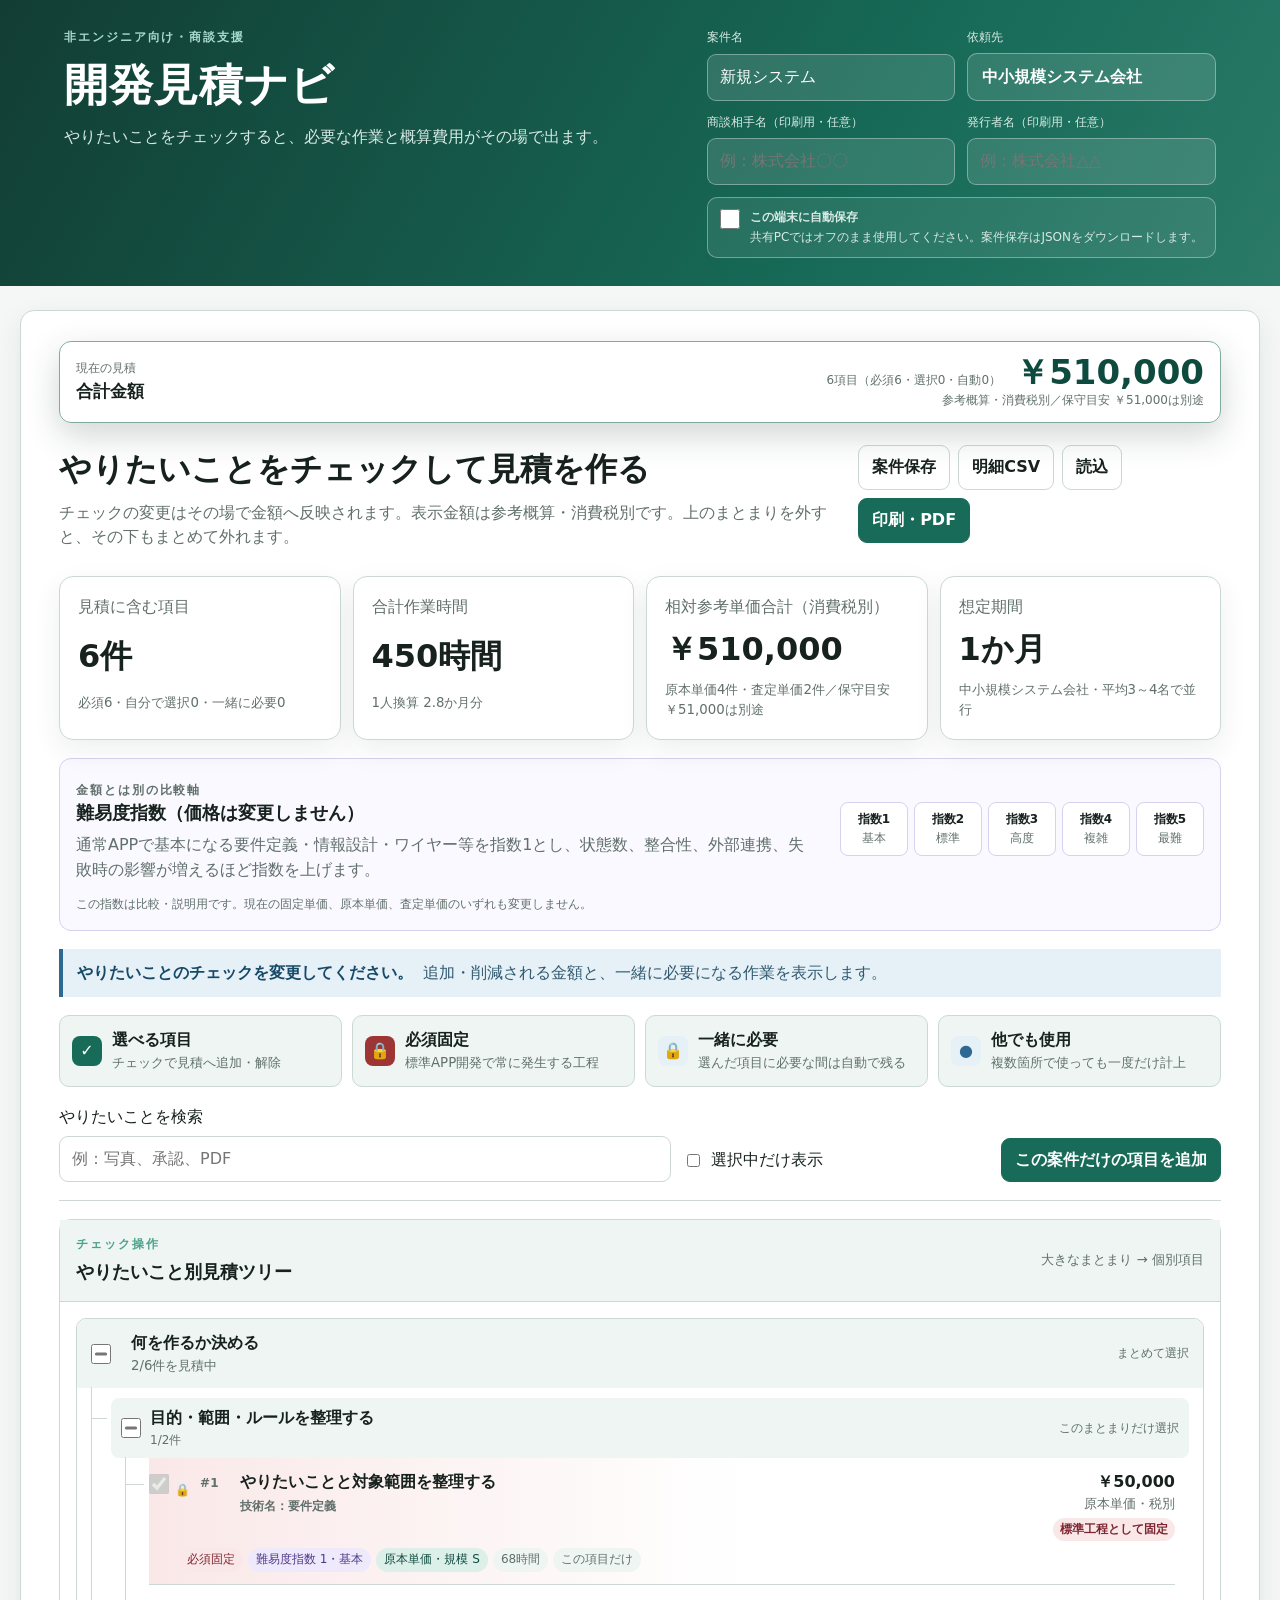
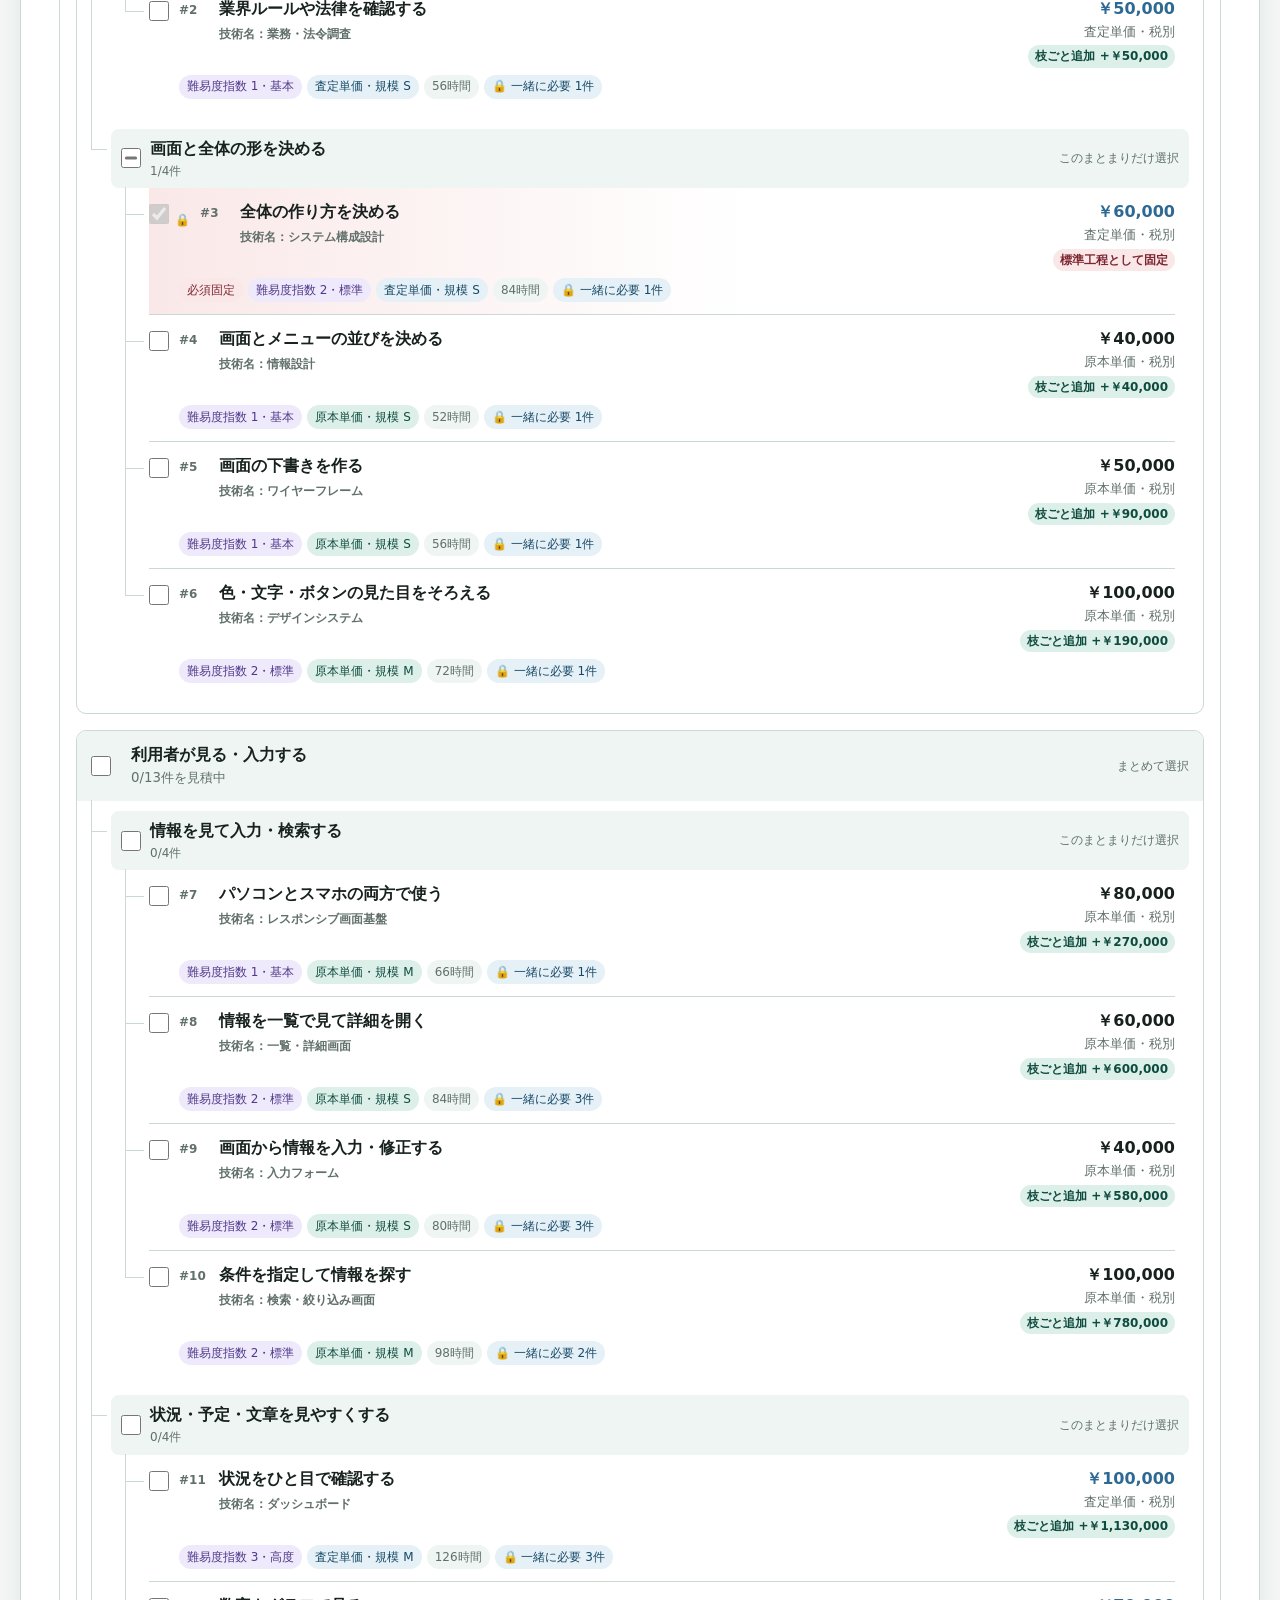
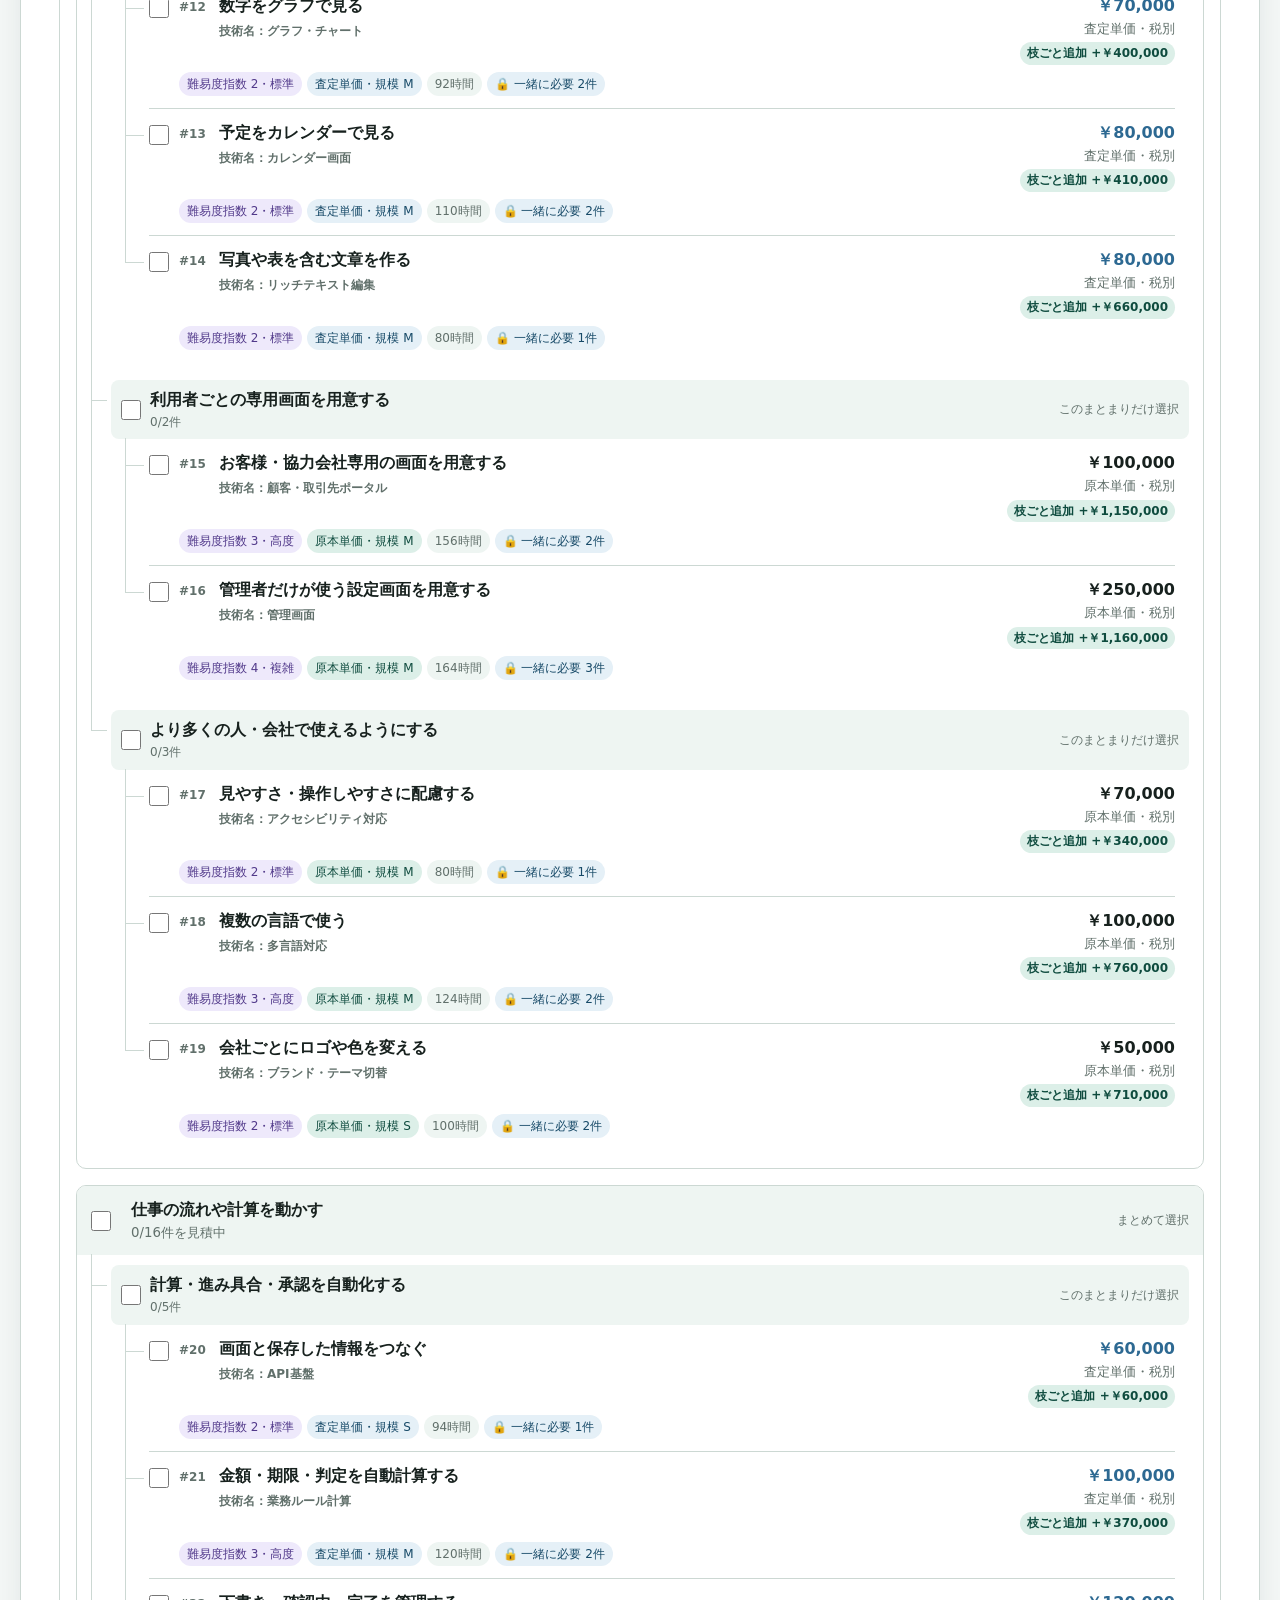
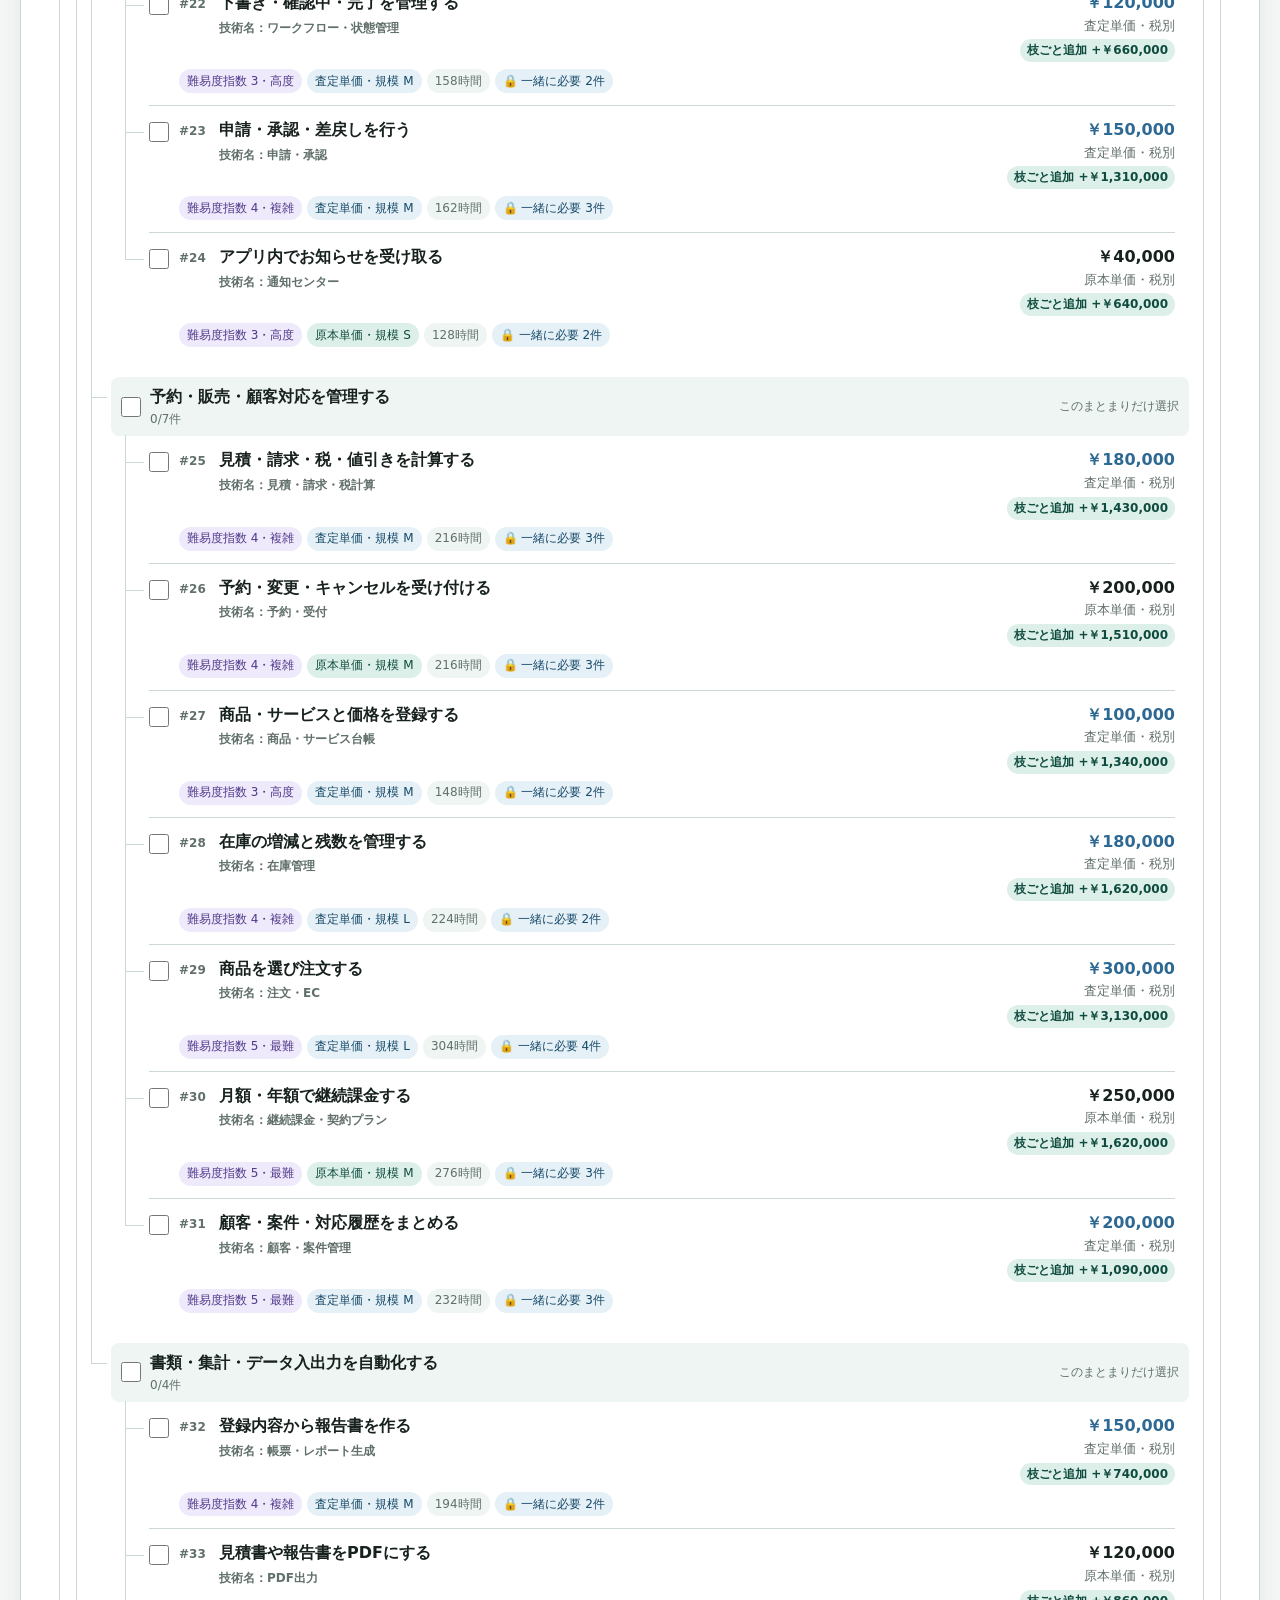
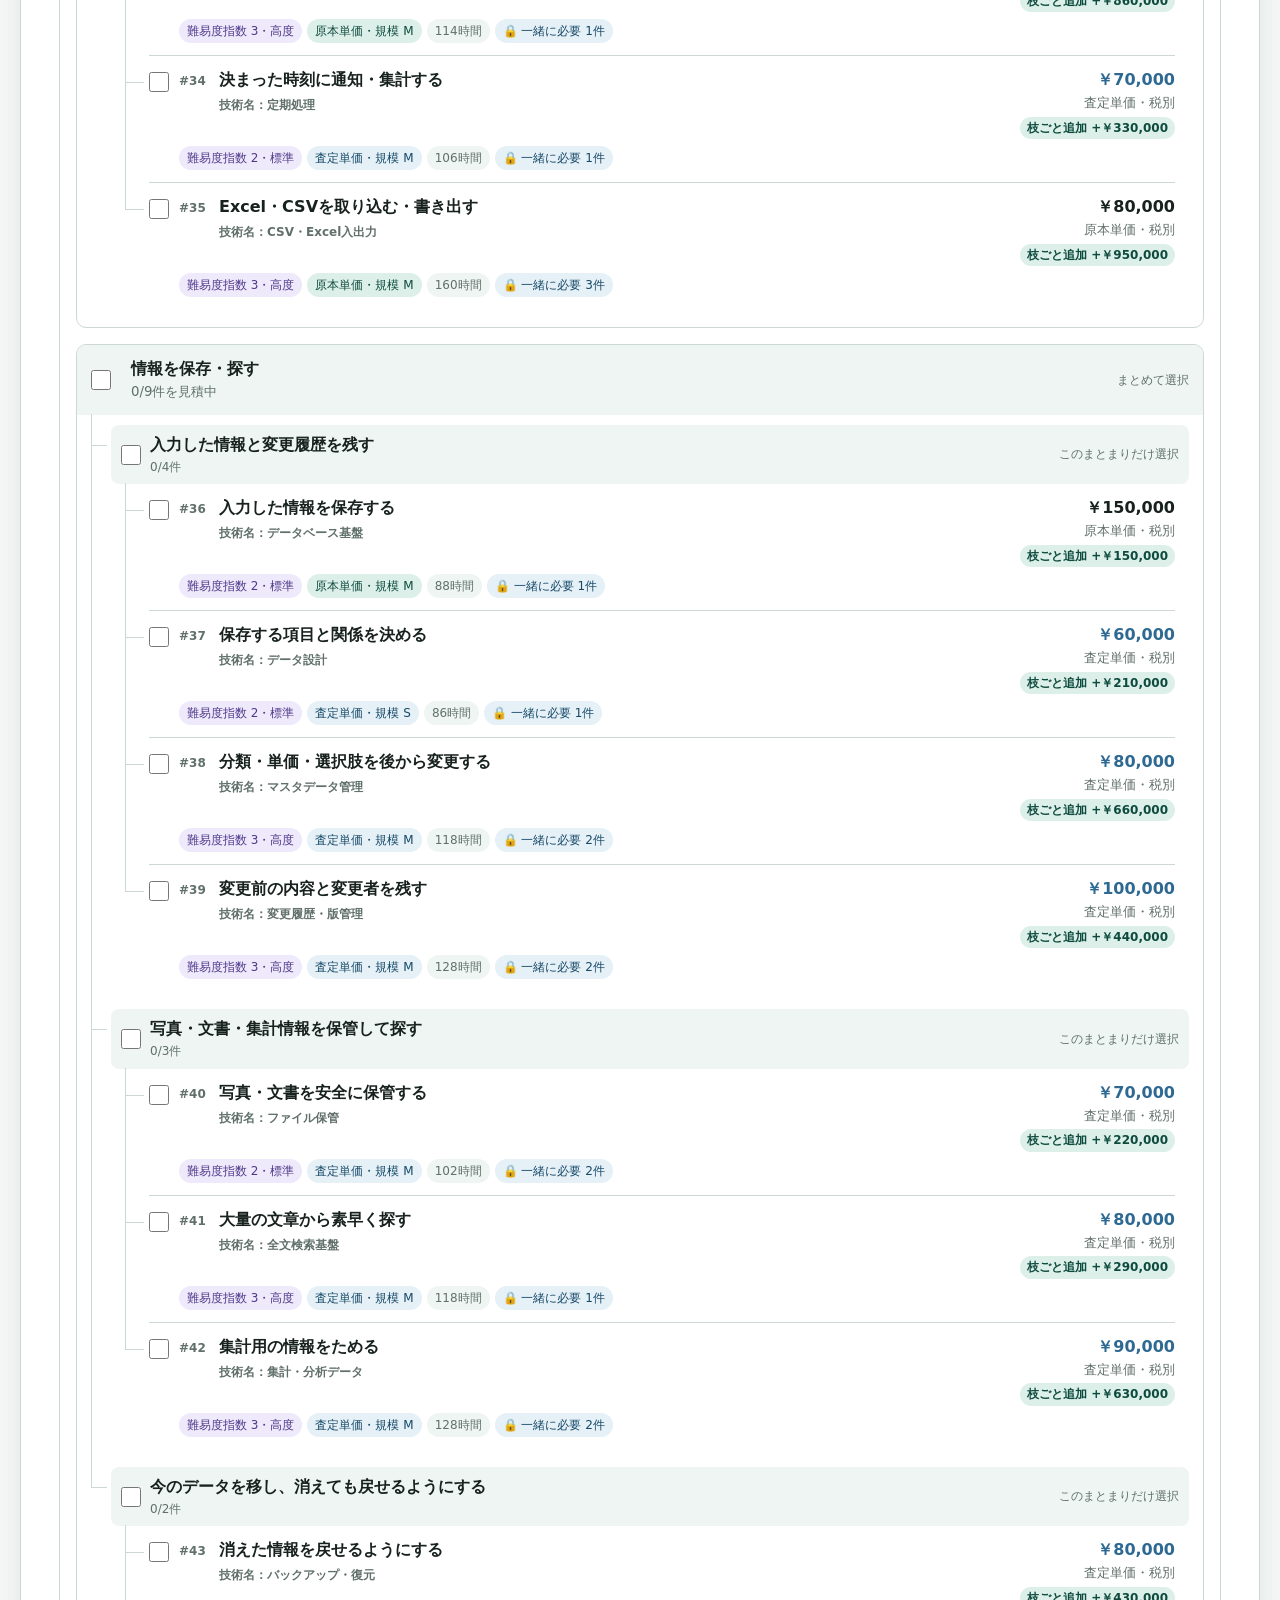
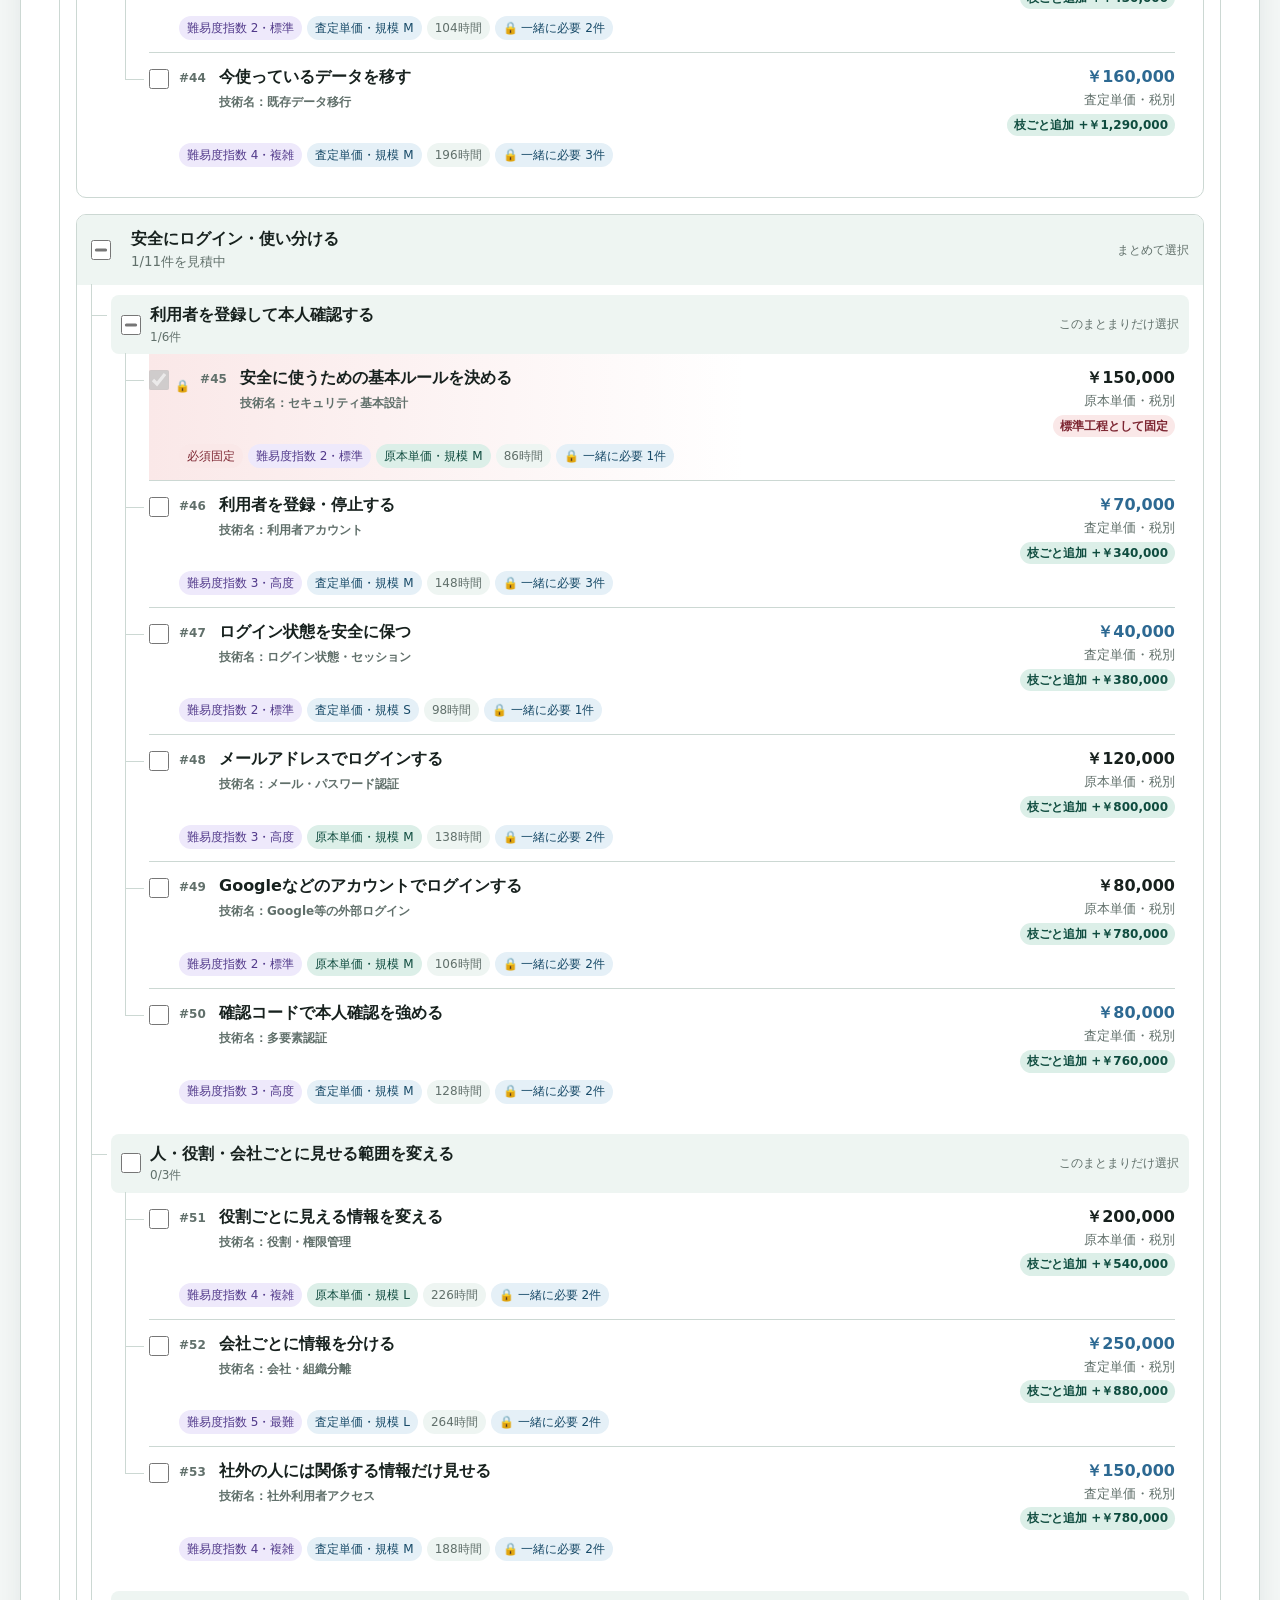
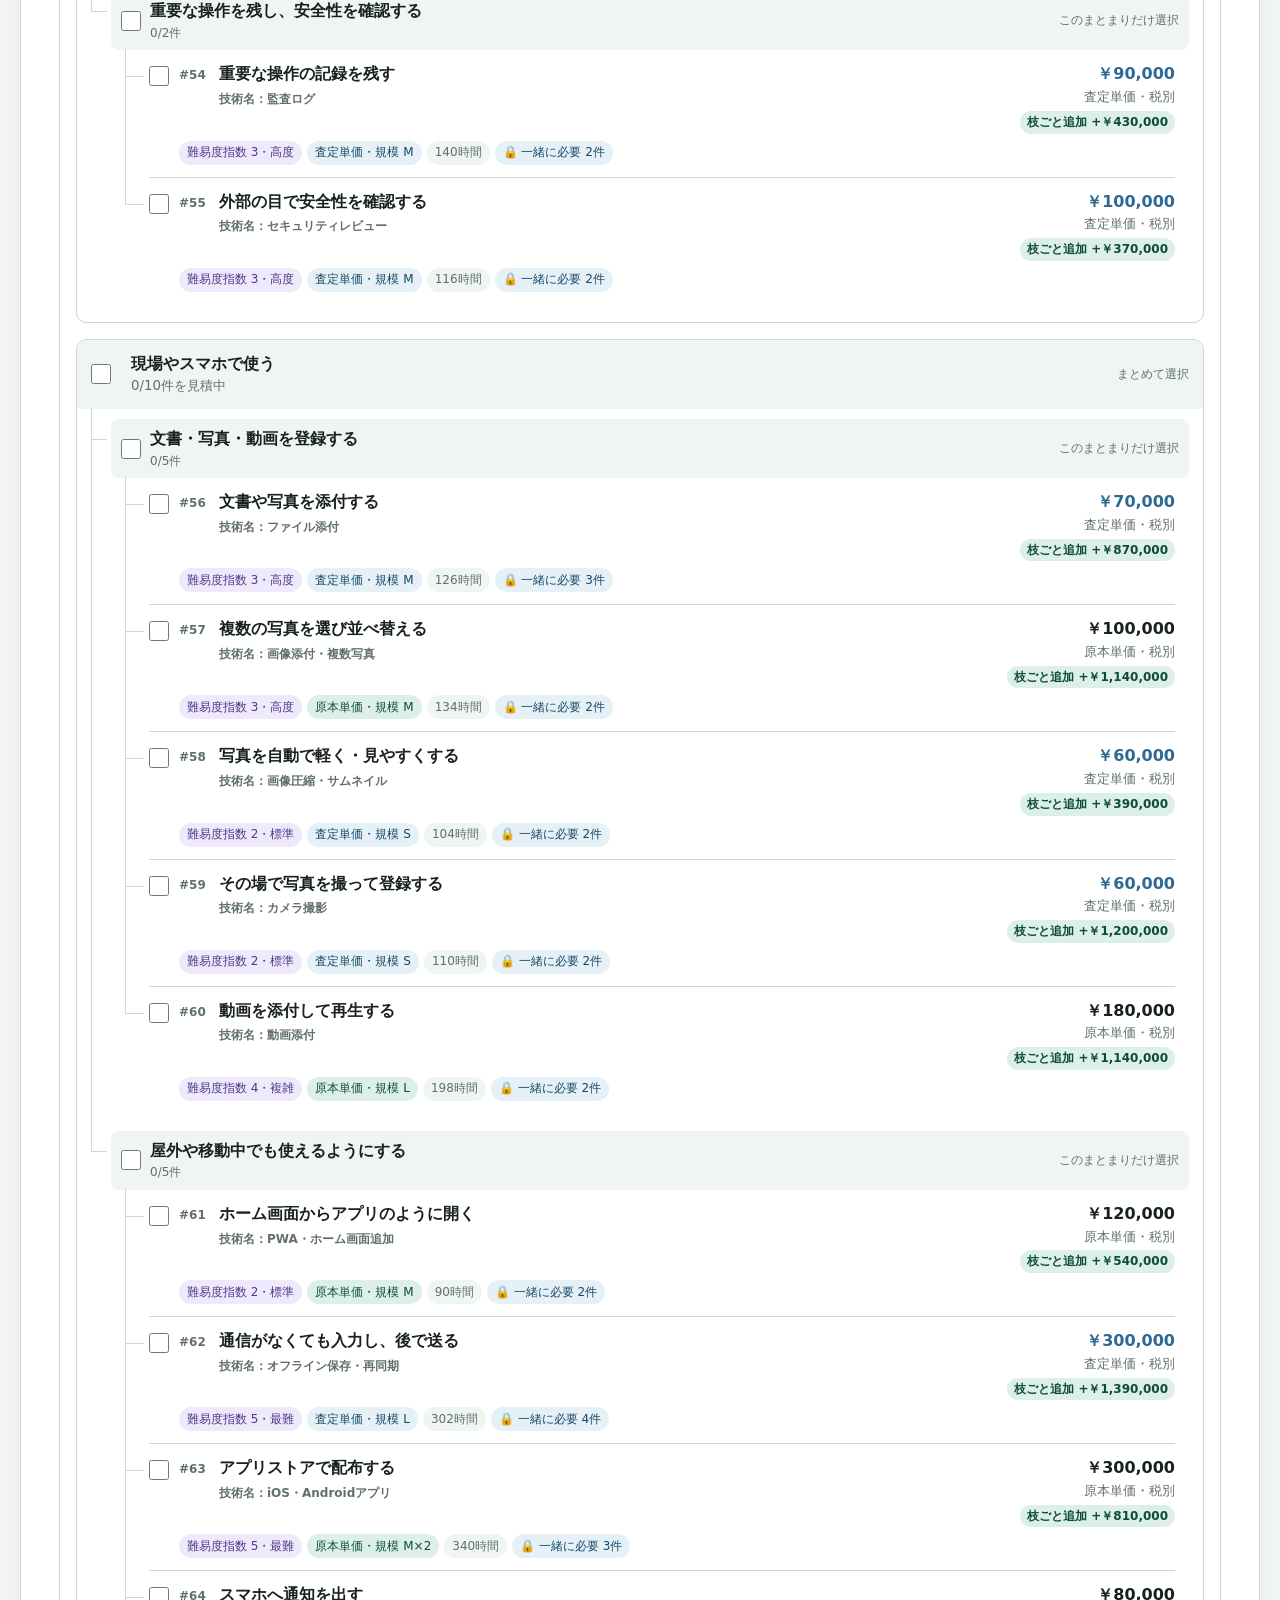
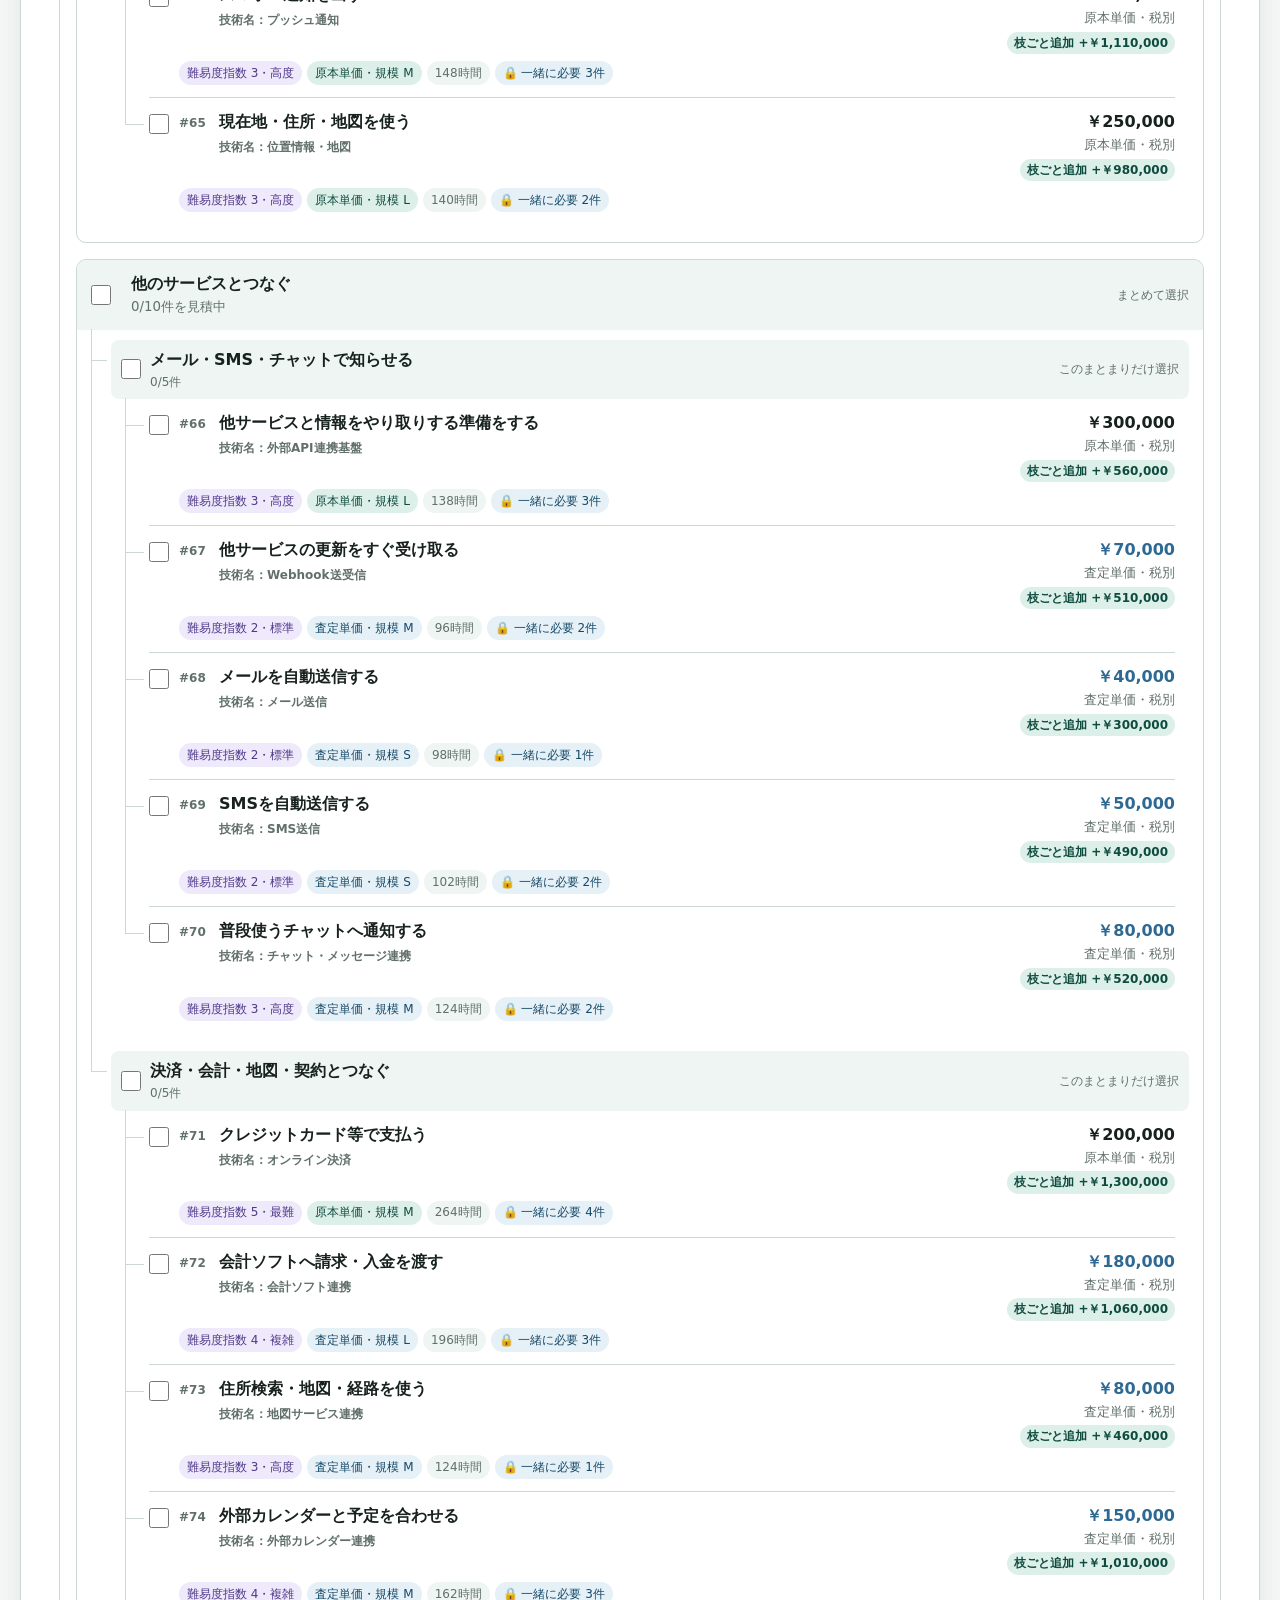
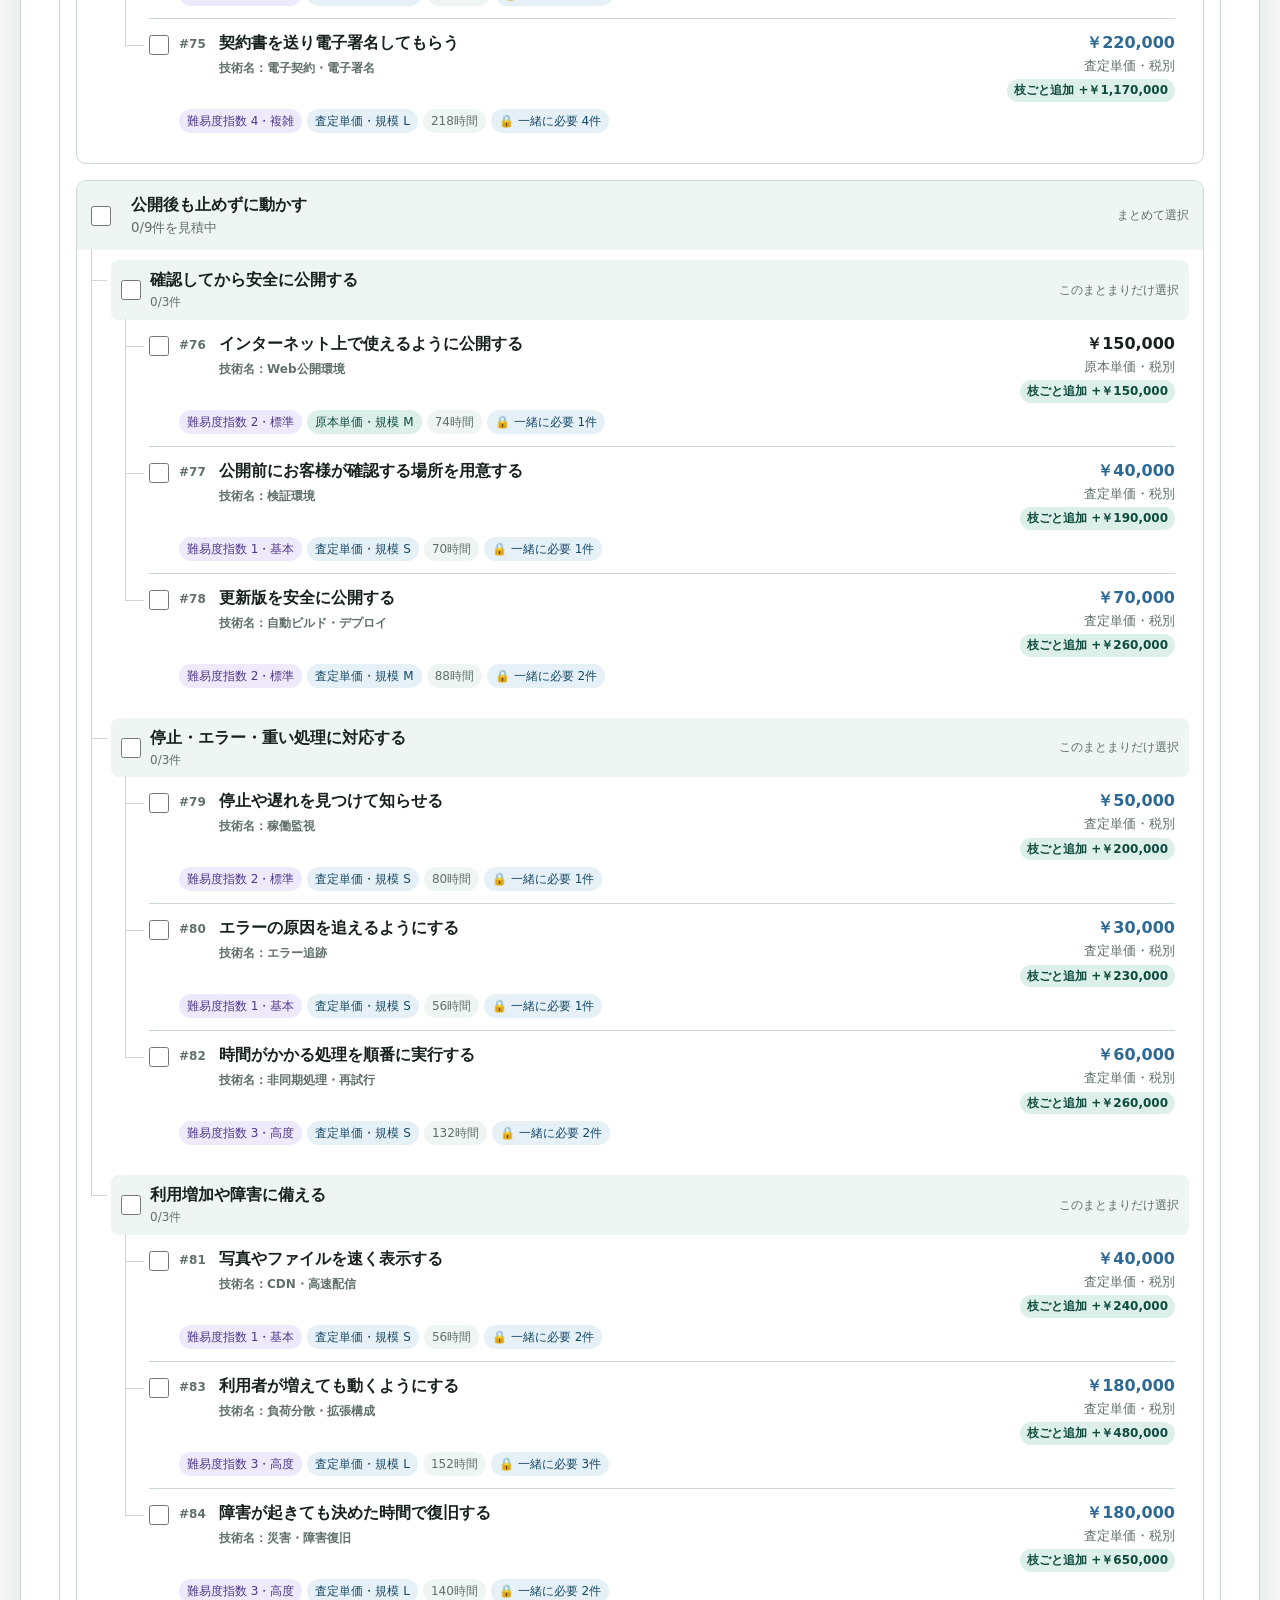
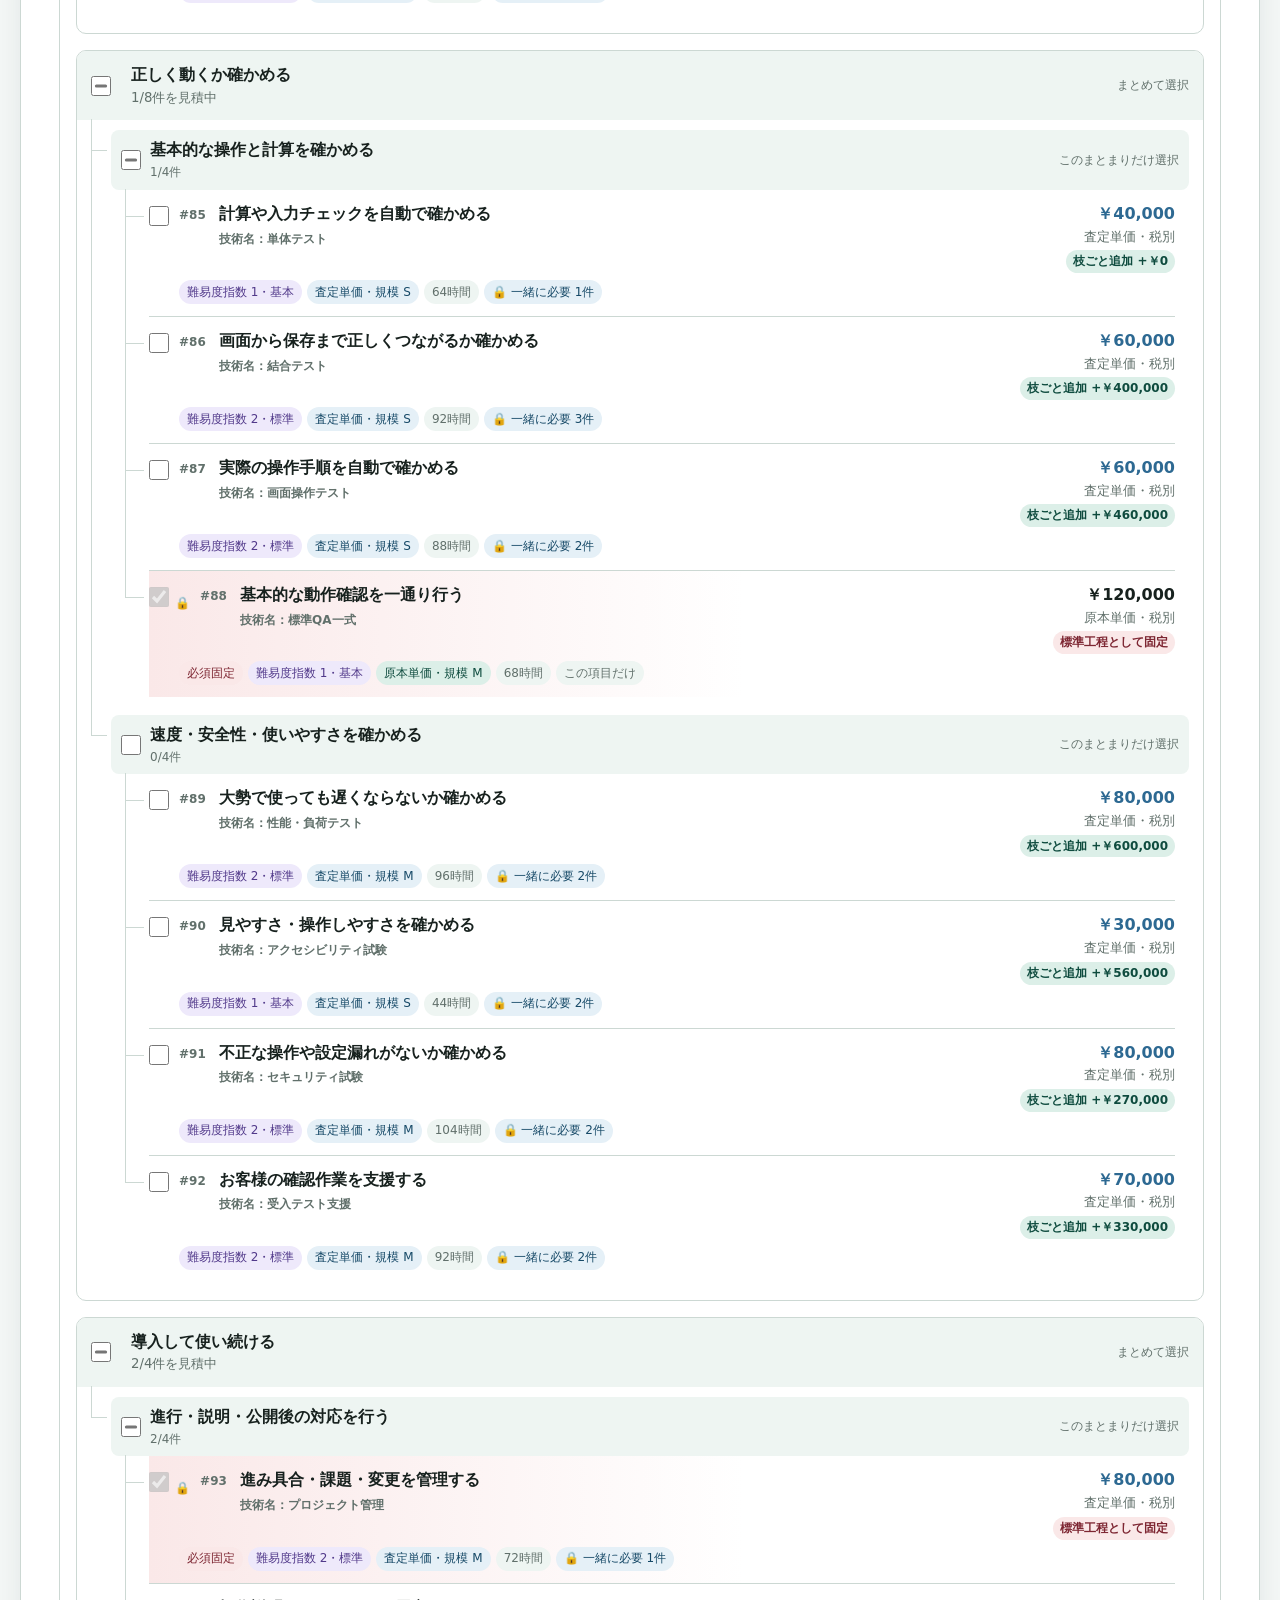
==== commit bedf7dff: "Say "商談相手" where the counterpart is meant The docs carried a note explaining that "顧客" meant the per" ====
--- a/index.html
+++ b/index.html
@@ -24,7 +24,7 @@
         <output class="fixed-field">中小規模システム会社</output>
       </label>
       <label>
-        <span>顧客名（印刷用・任意）</span>
+        <span>商談相手名（印刷用・任意）</span>
         <input id="customer-name" type="text" maxlength="80" placeholder="例：株式会社〇〇">
       </label>
       <label>
@@ -98,7 +98,7 @@
         <h2>開発費用 参考概算書</h2>
         <dl>
           <div><dt>案件名</dt><dd id="print-project-name">—</dd></div>
-          <div><dt>顧客名</dt><dd id="print-customer-name">—</dd></div>
+          <div><dt>商談相手名</dt><dd id="print-customer-name">—</dd></div>
           <div><dt>発行者</dt><dd id="print-issuer-name">—</dd></div>
           <div><dt>見積番号</dt><dd id="print-estimate-number">—</dd></div>
           <div><dt>作成日</dt><dd id="print-created-at">—</dd></div>
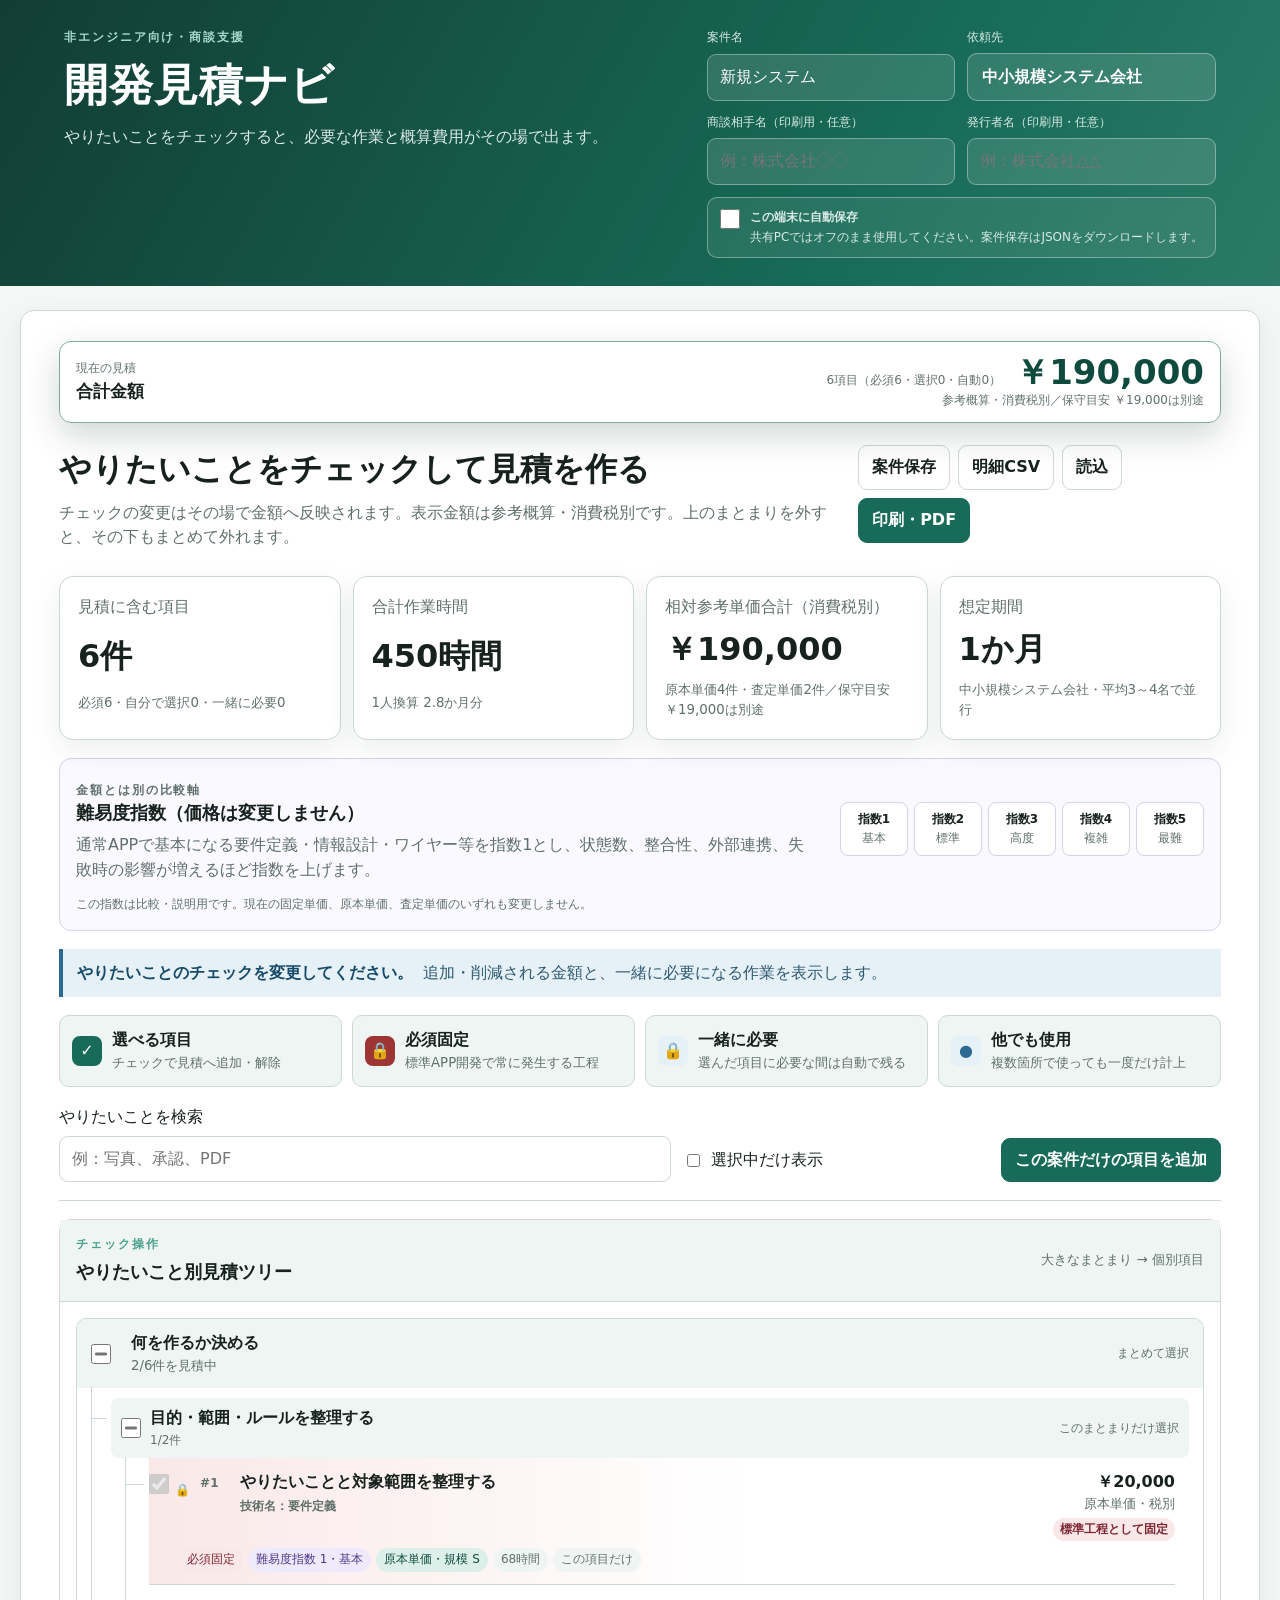
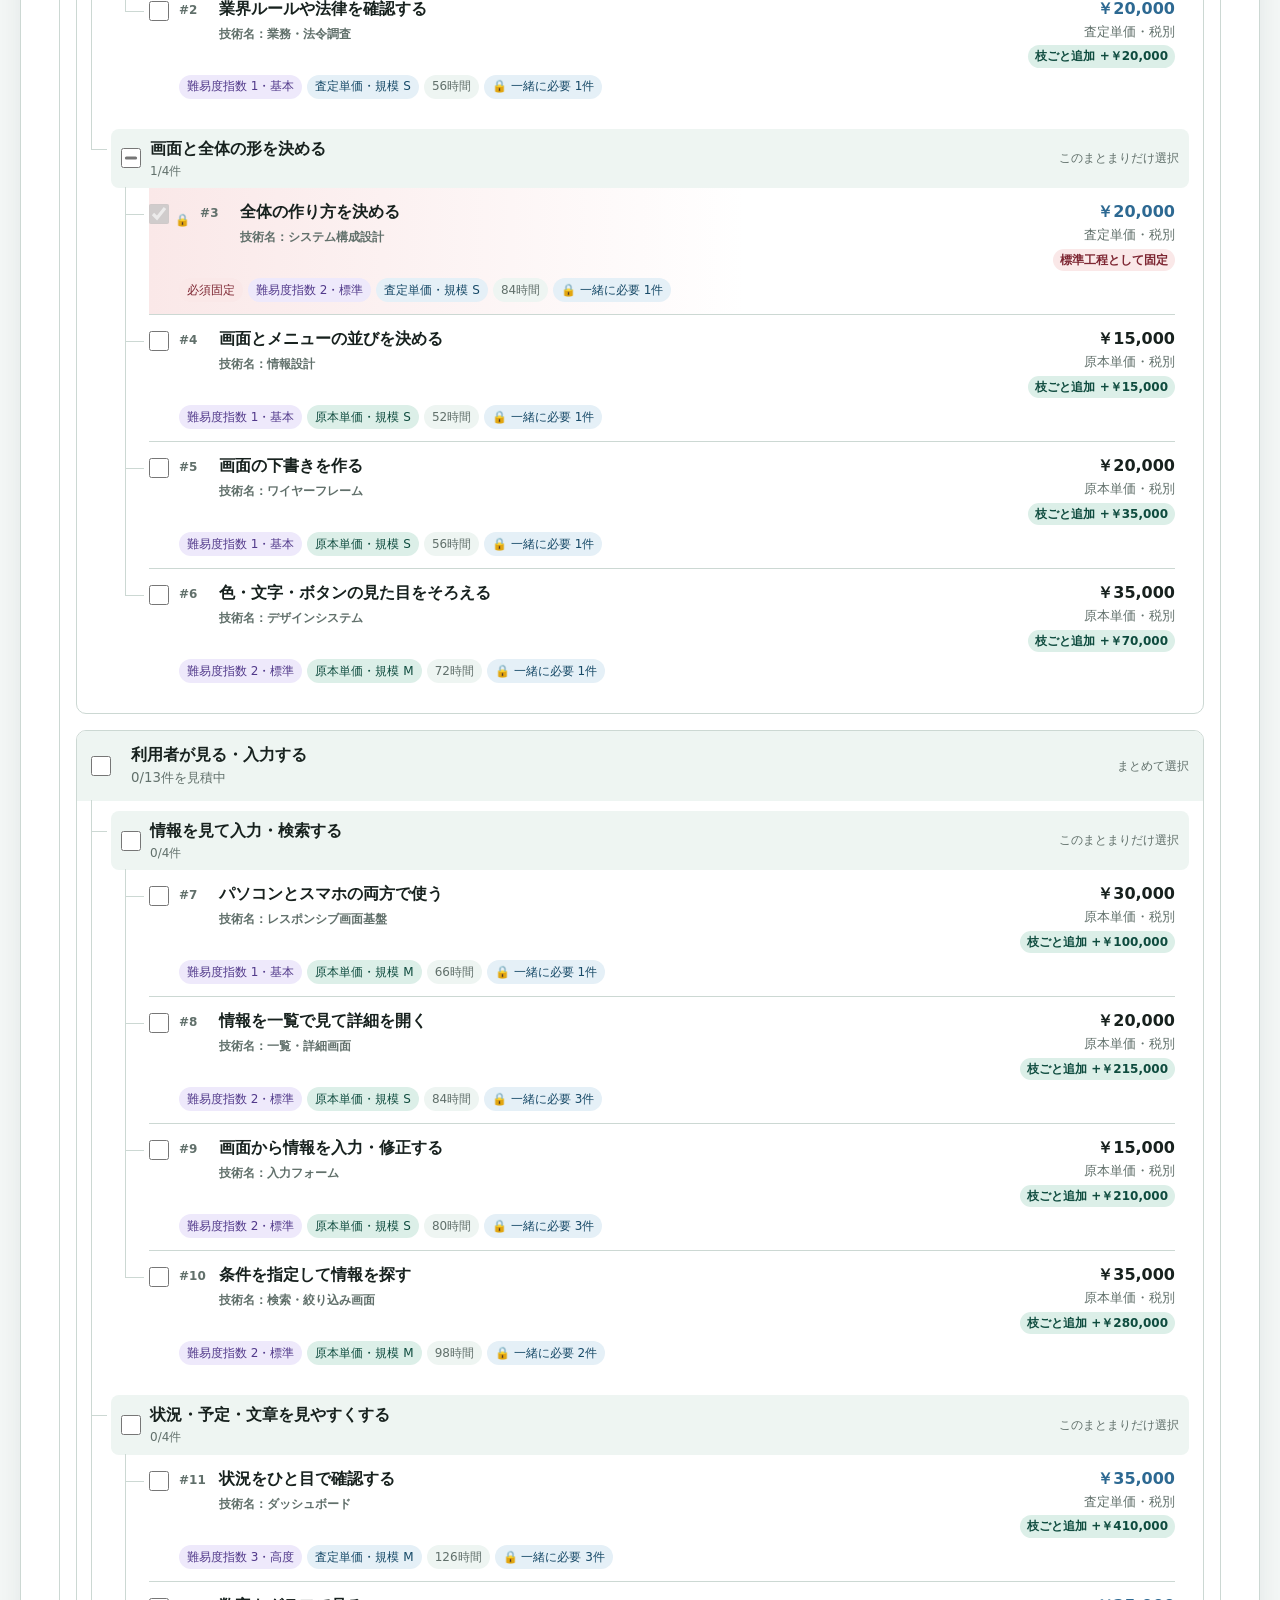
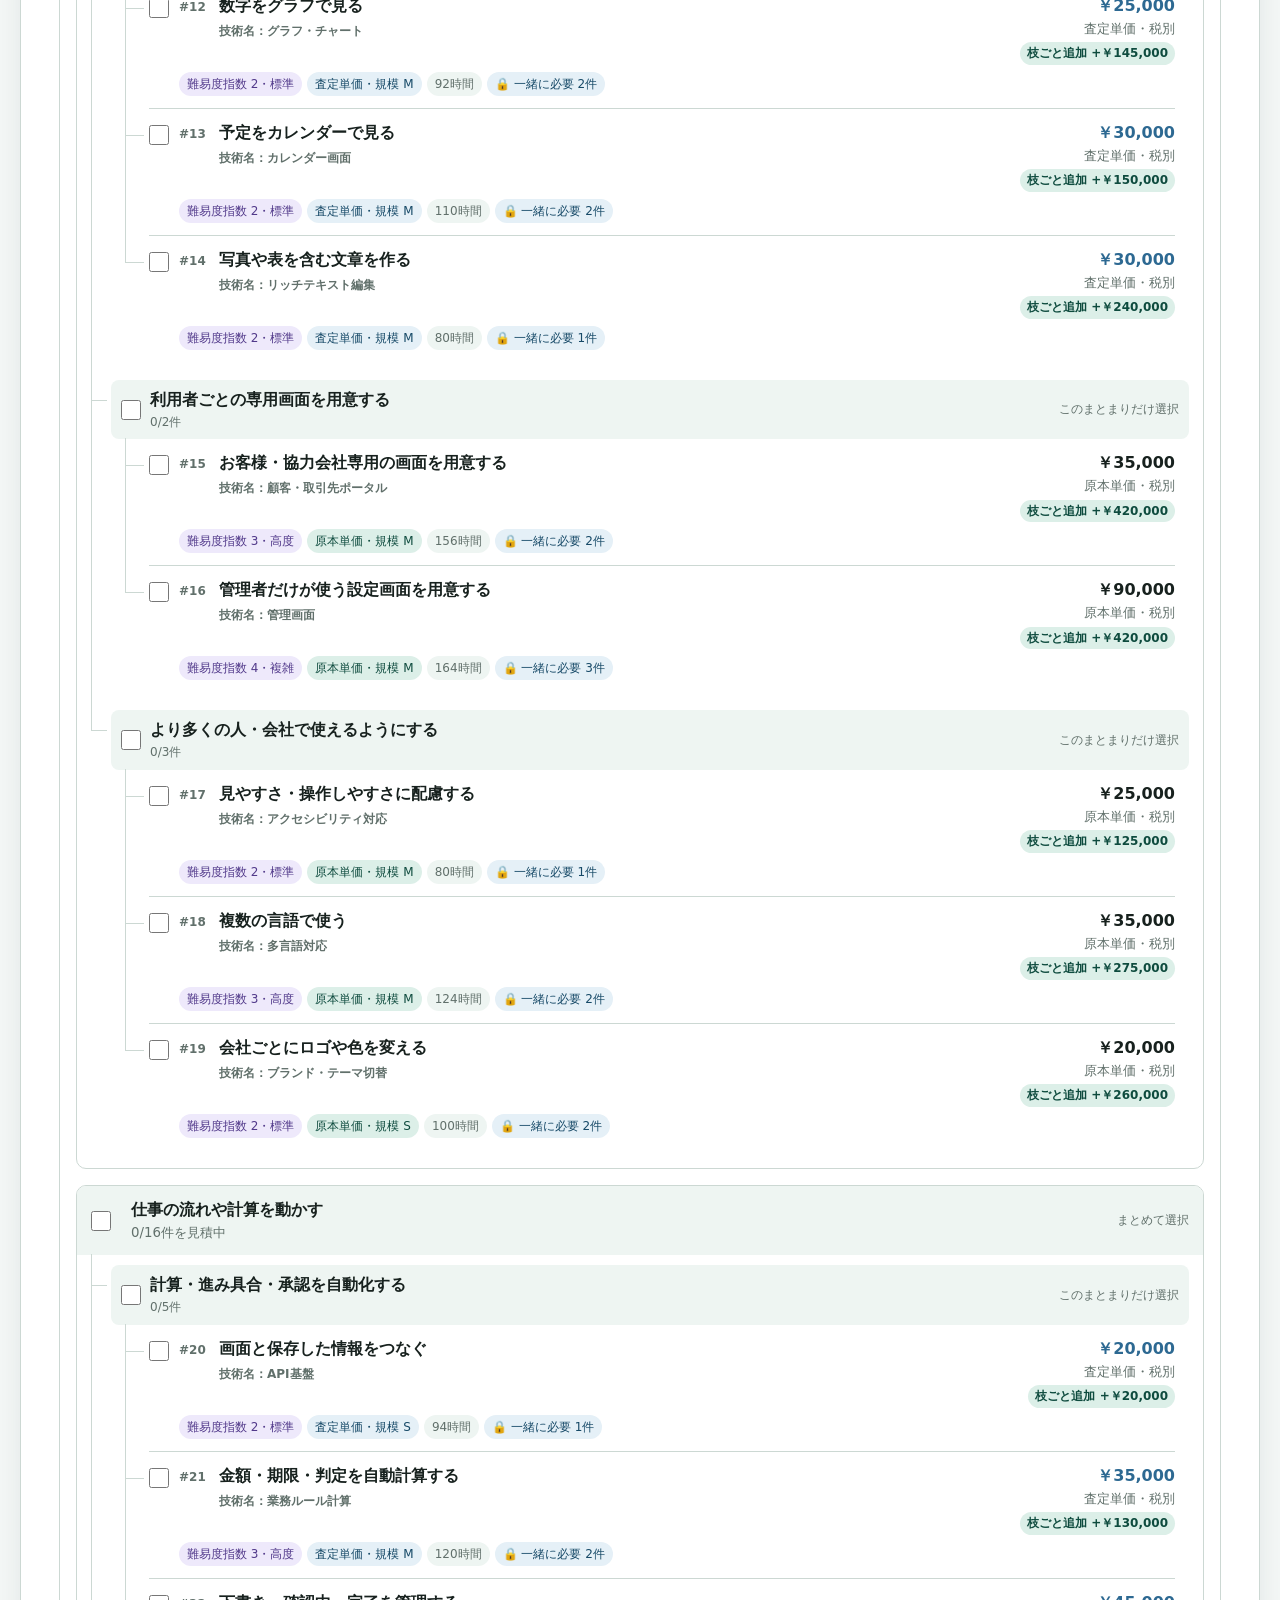
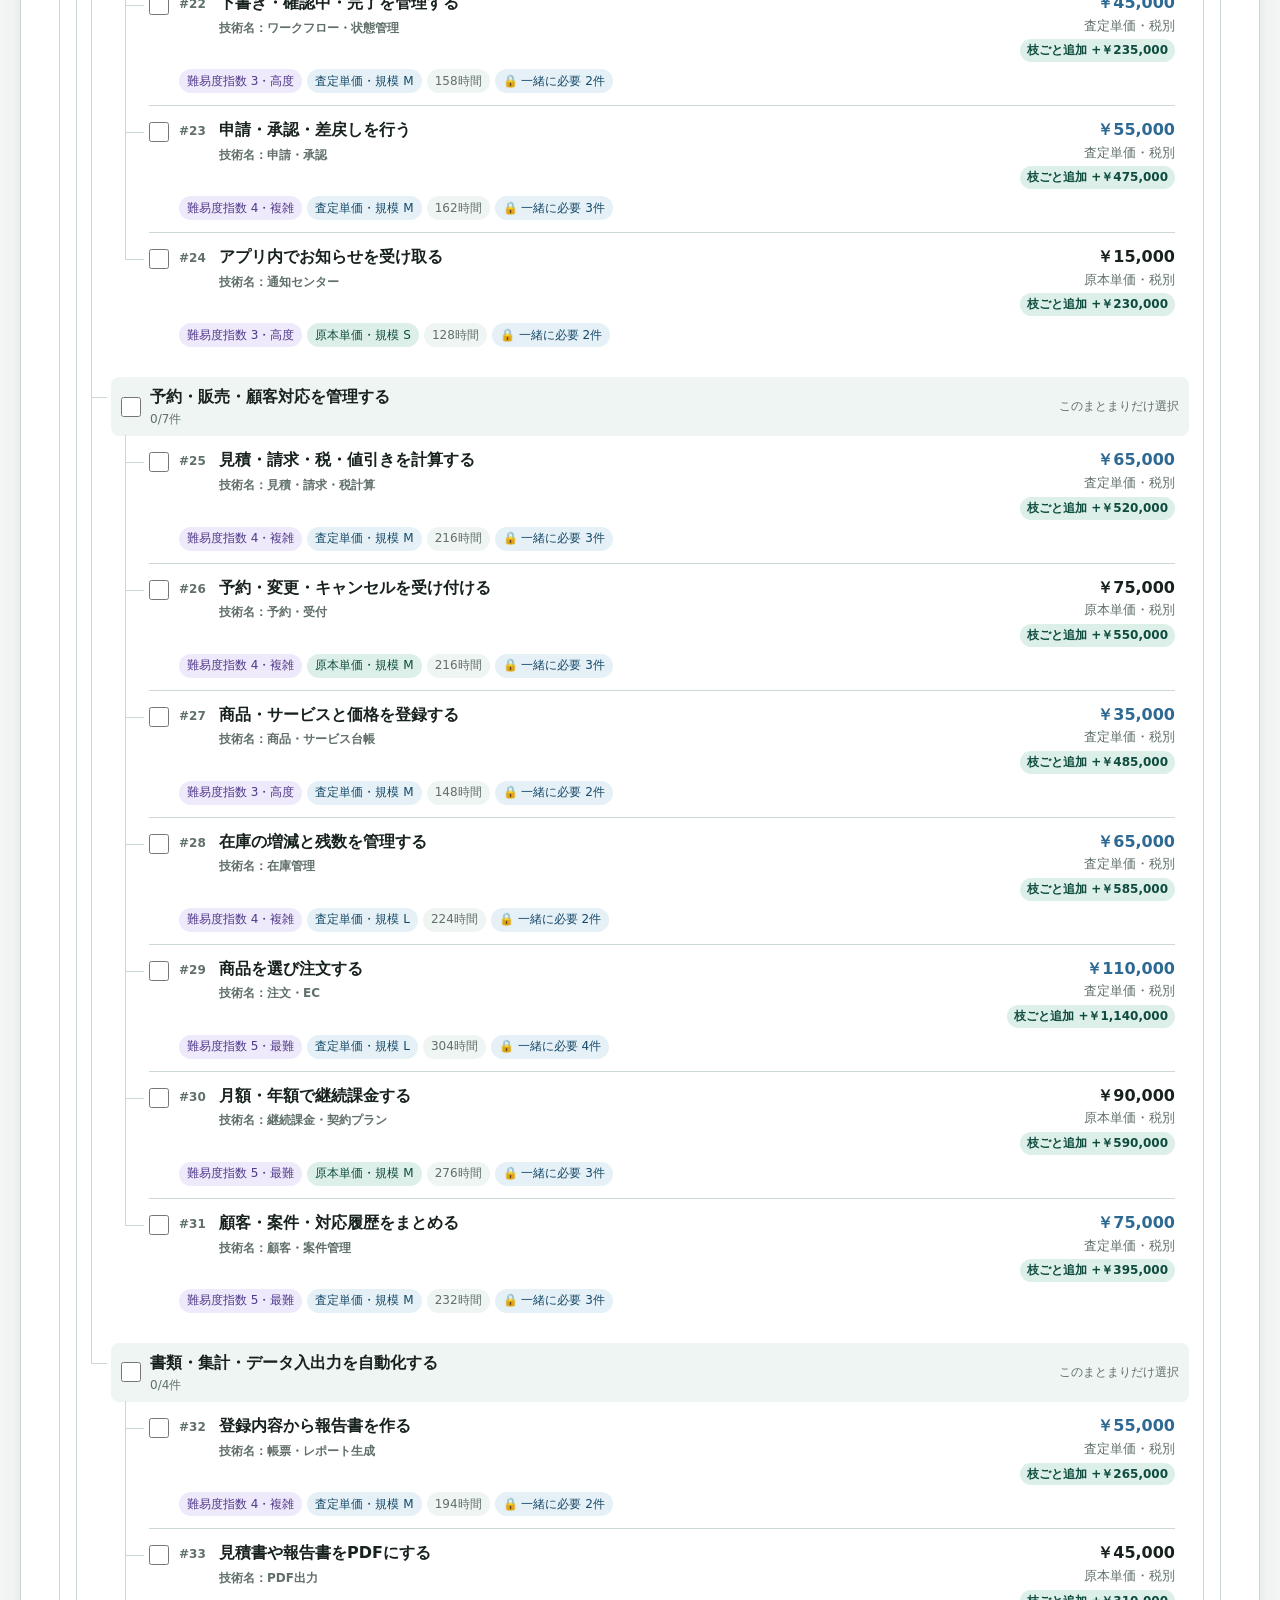
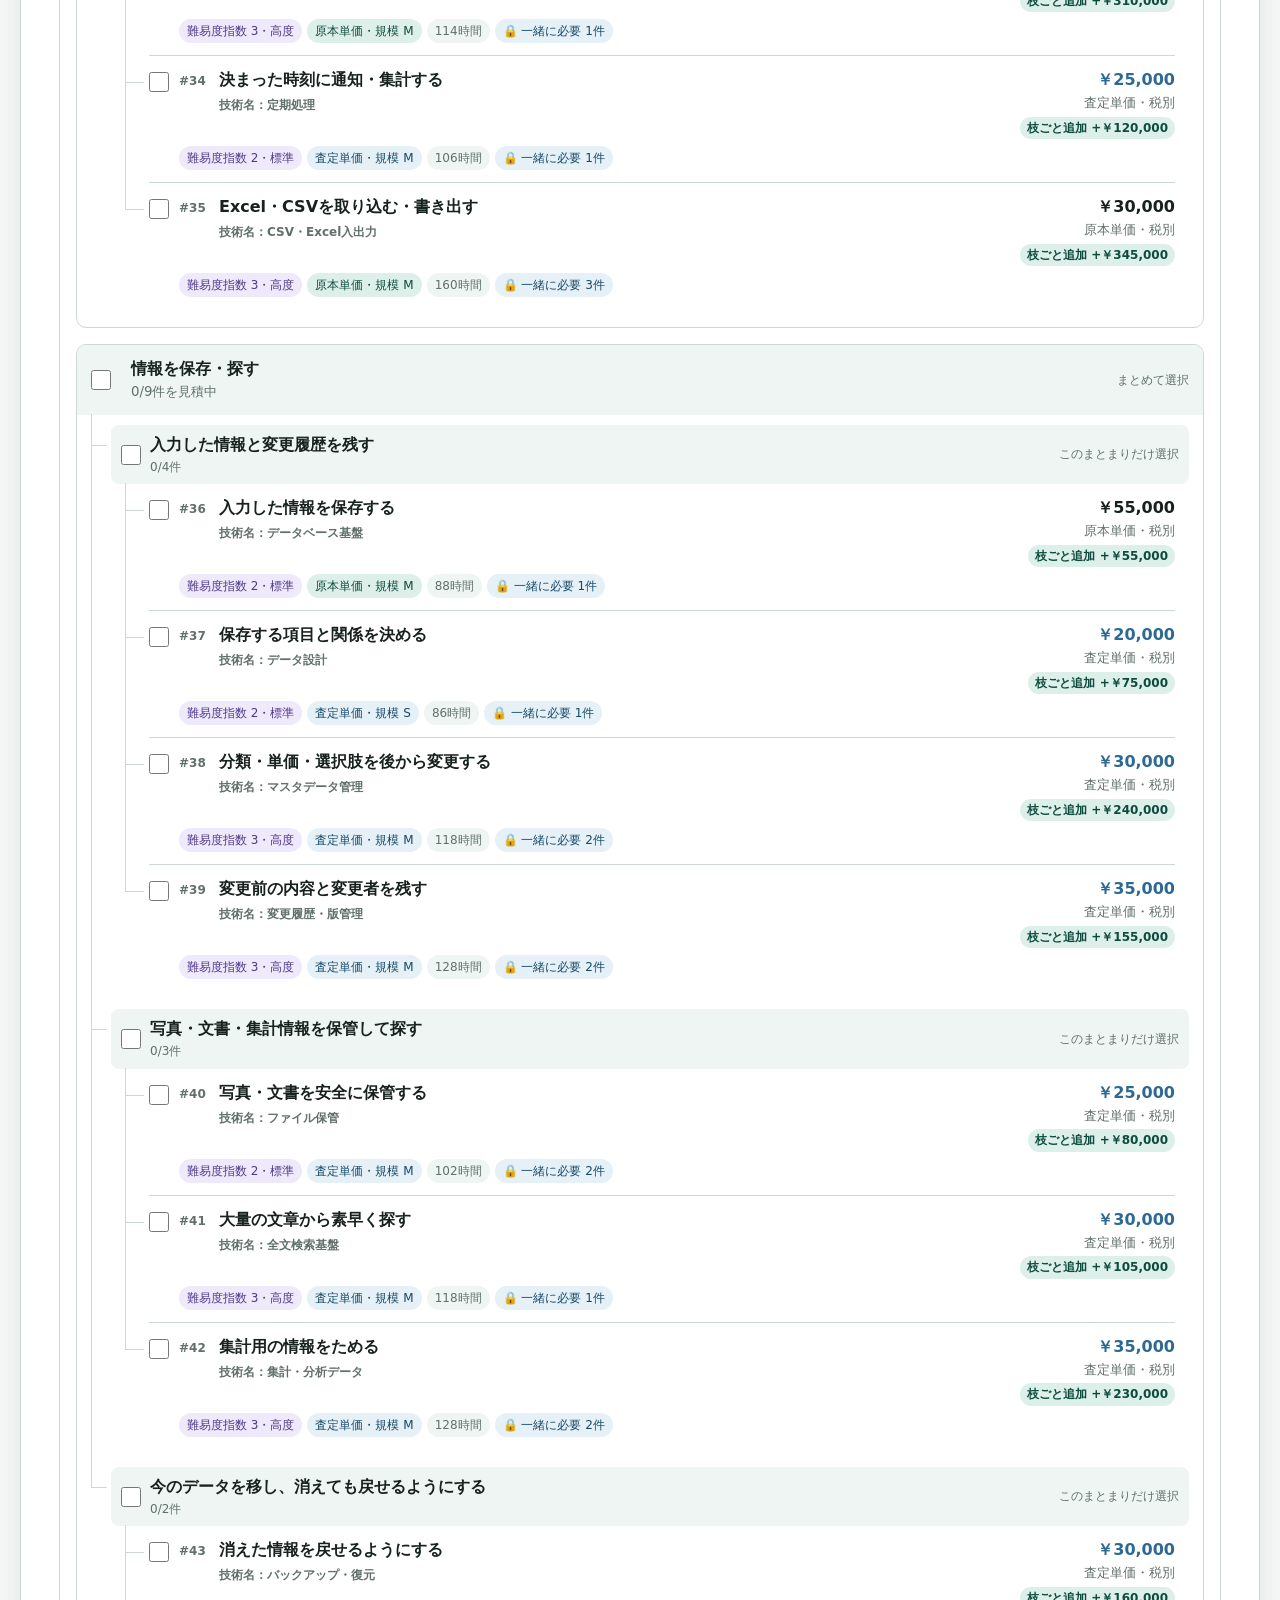
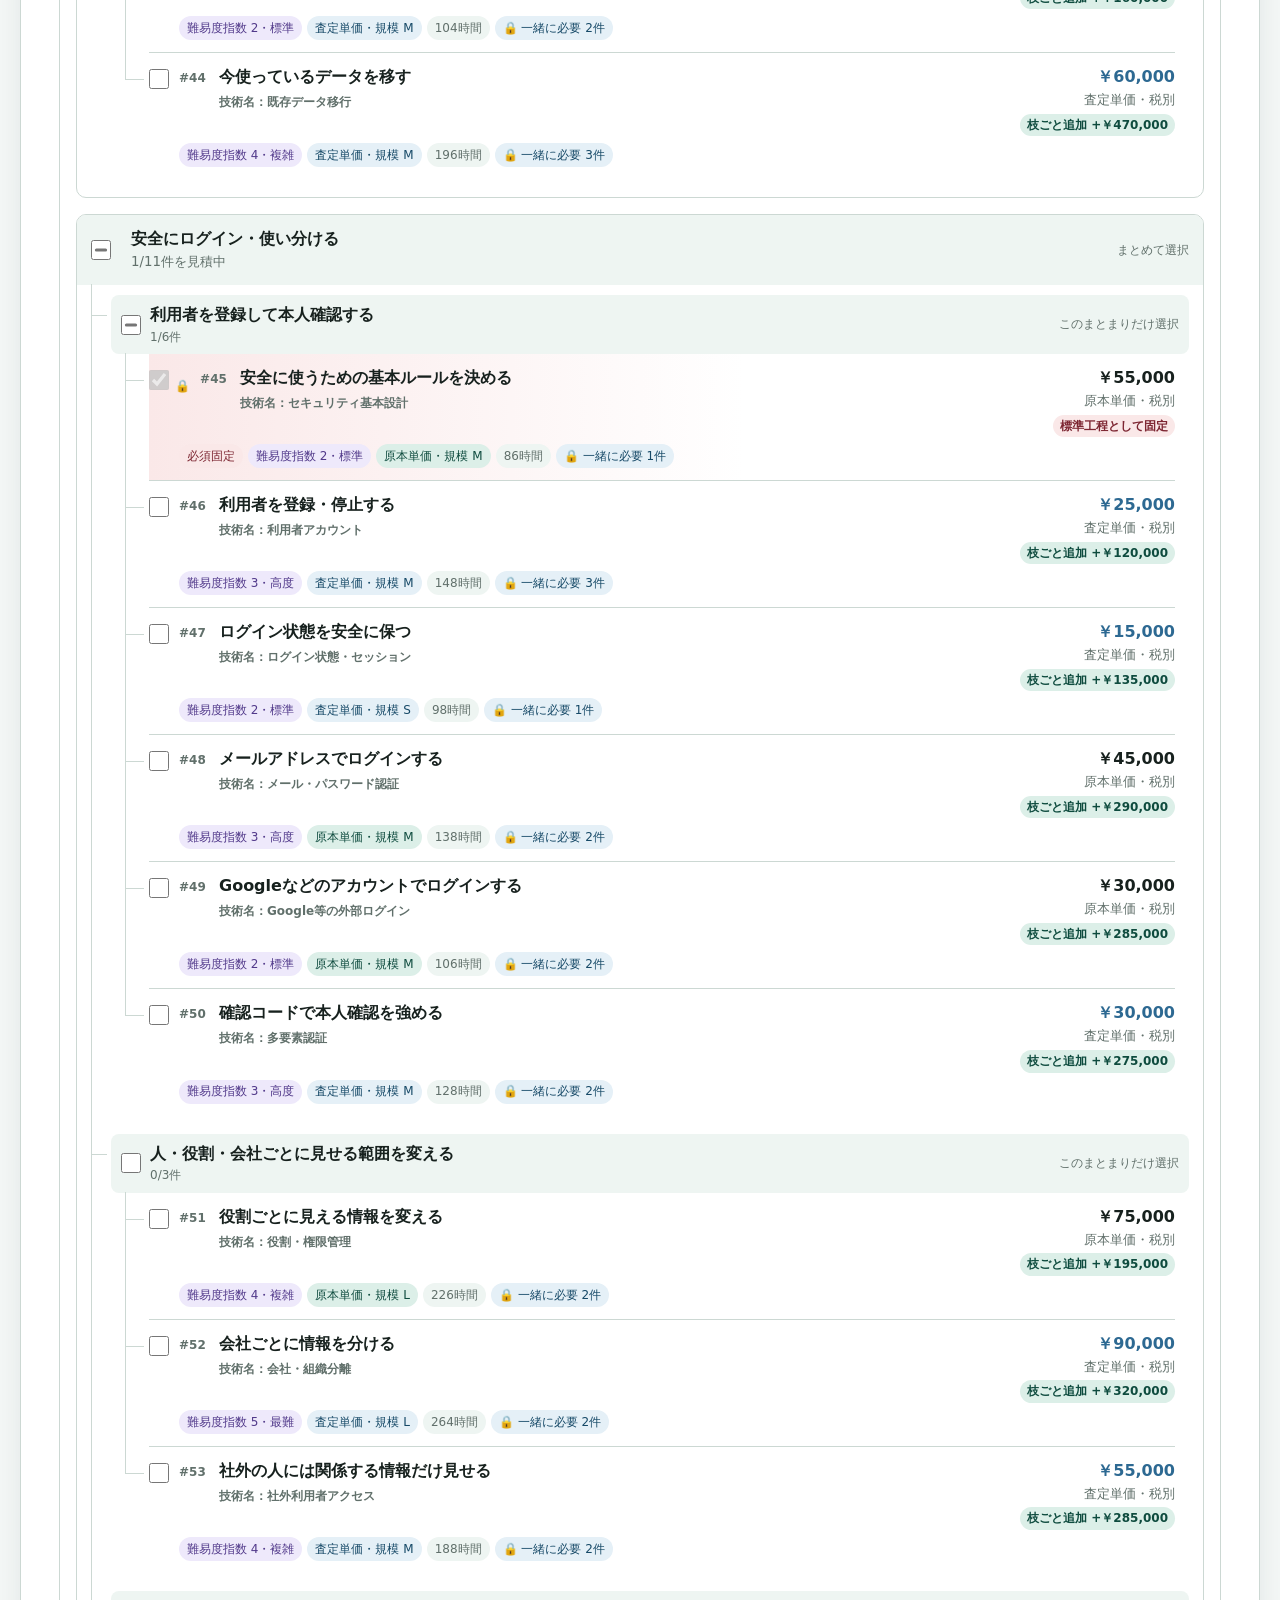
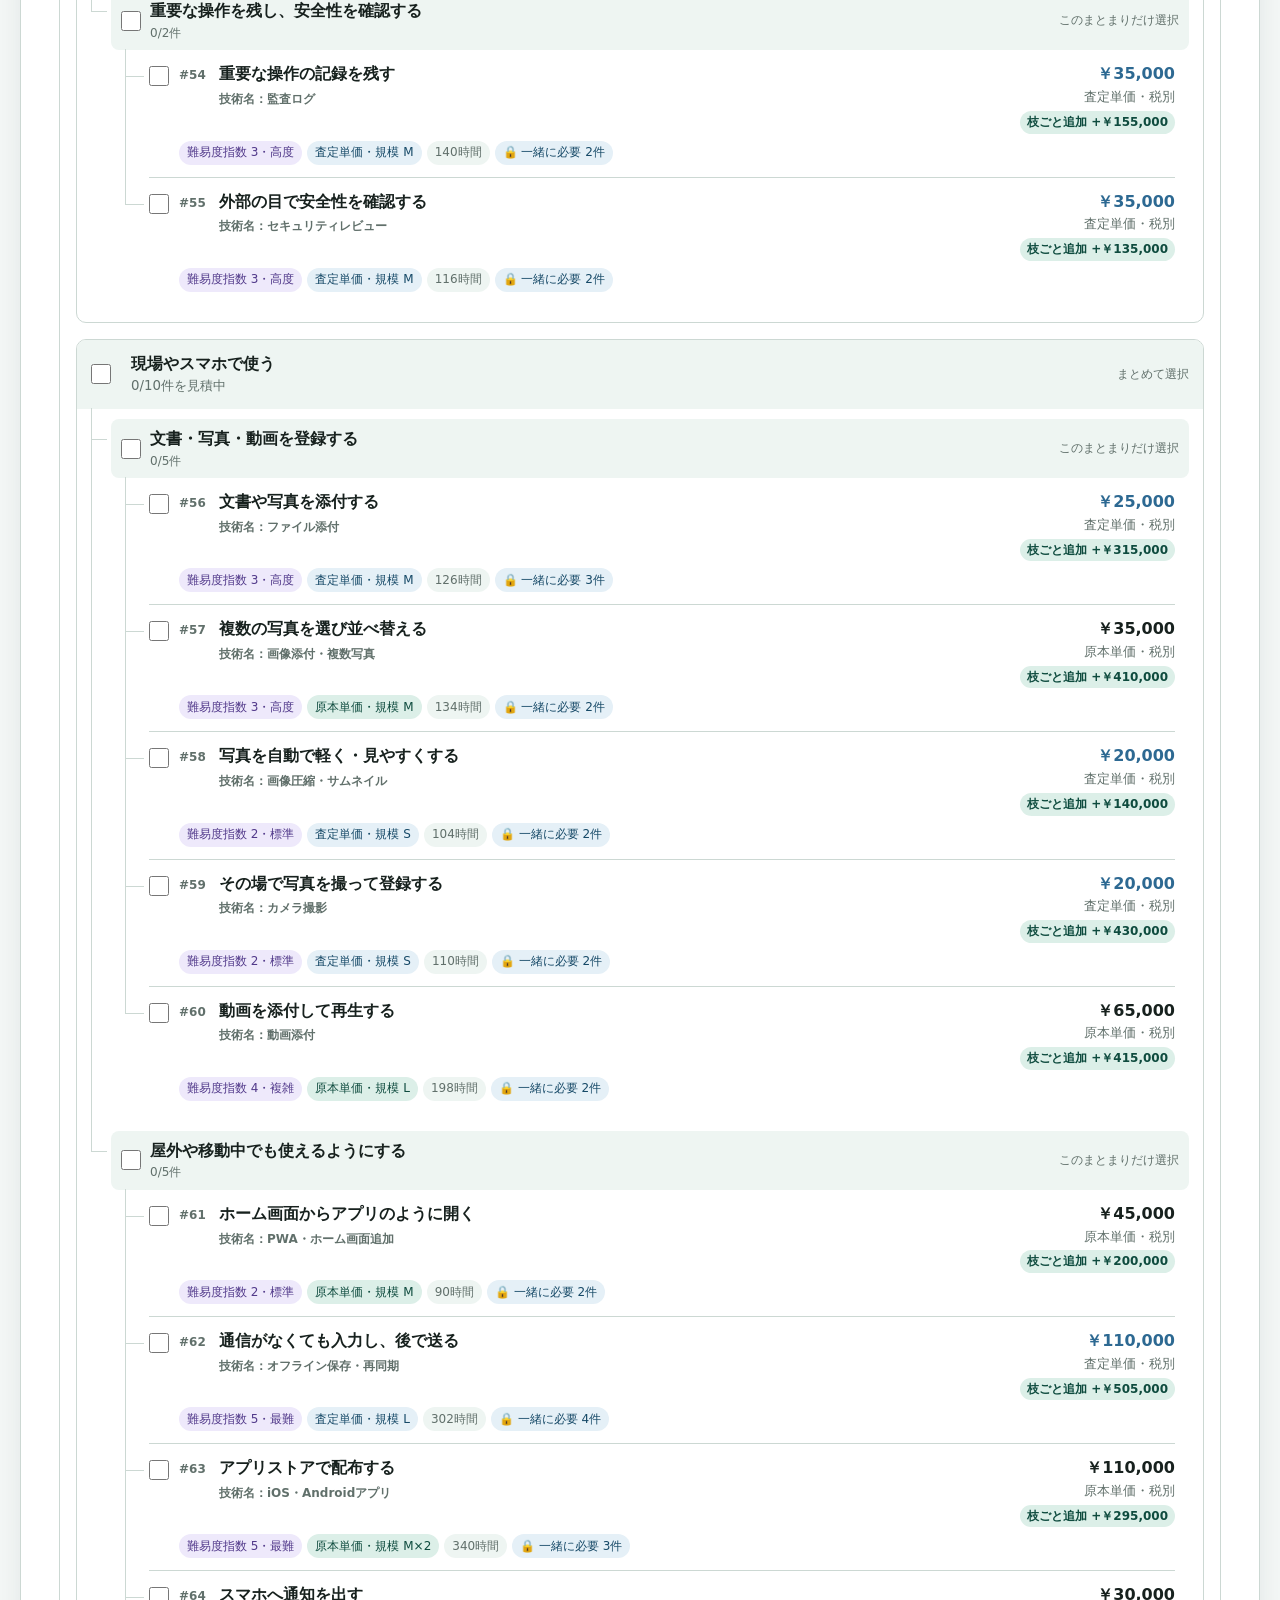
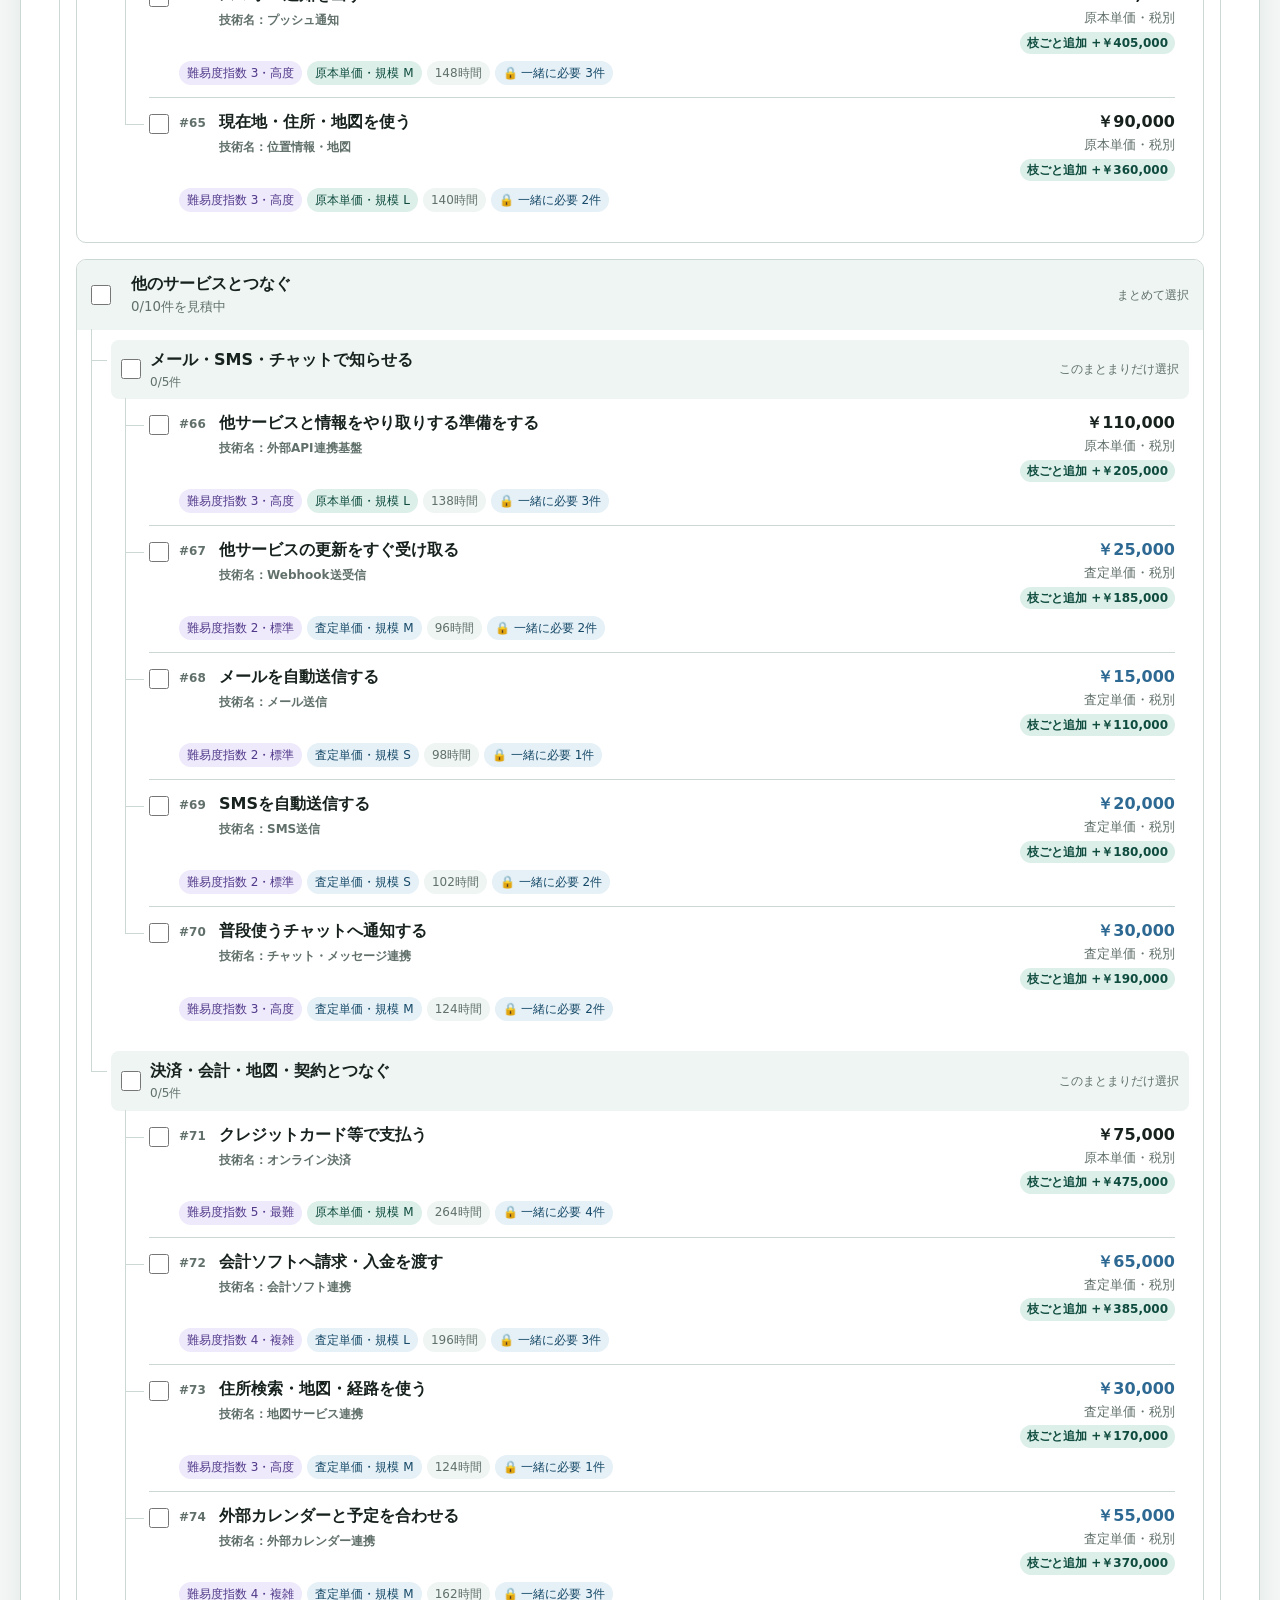
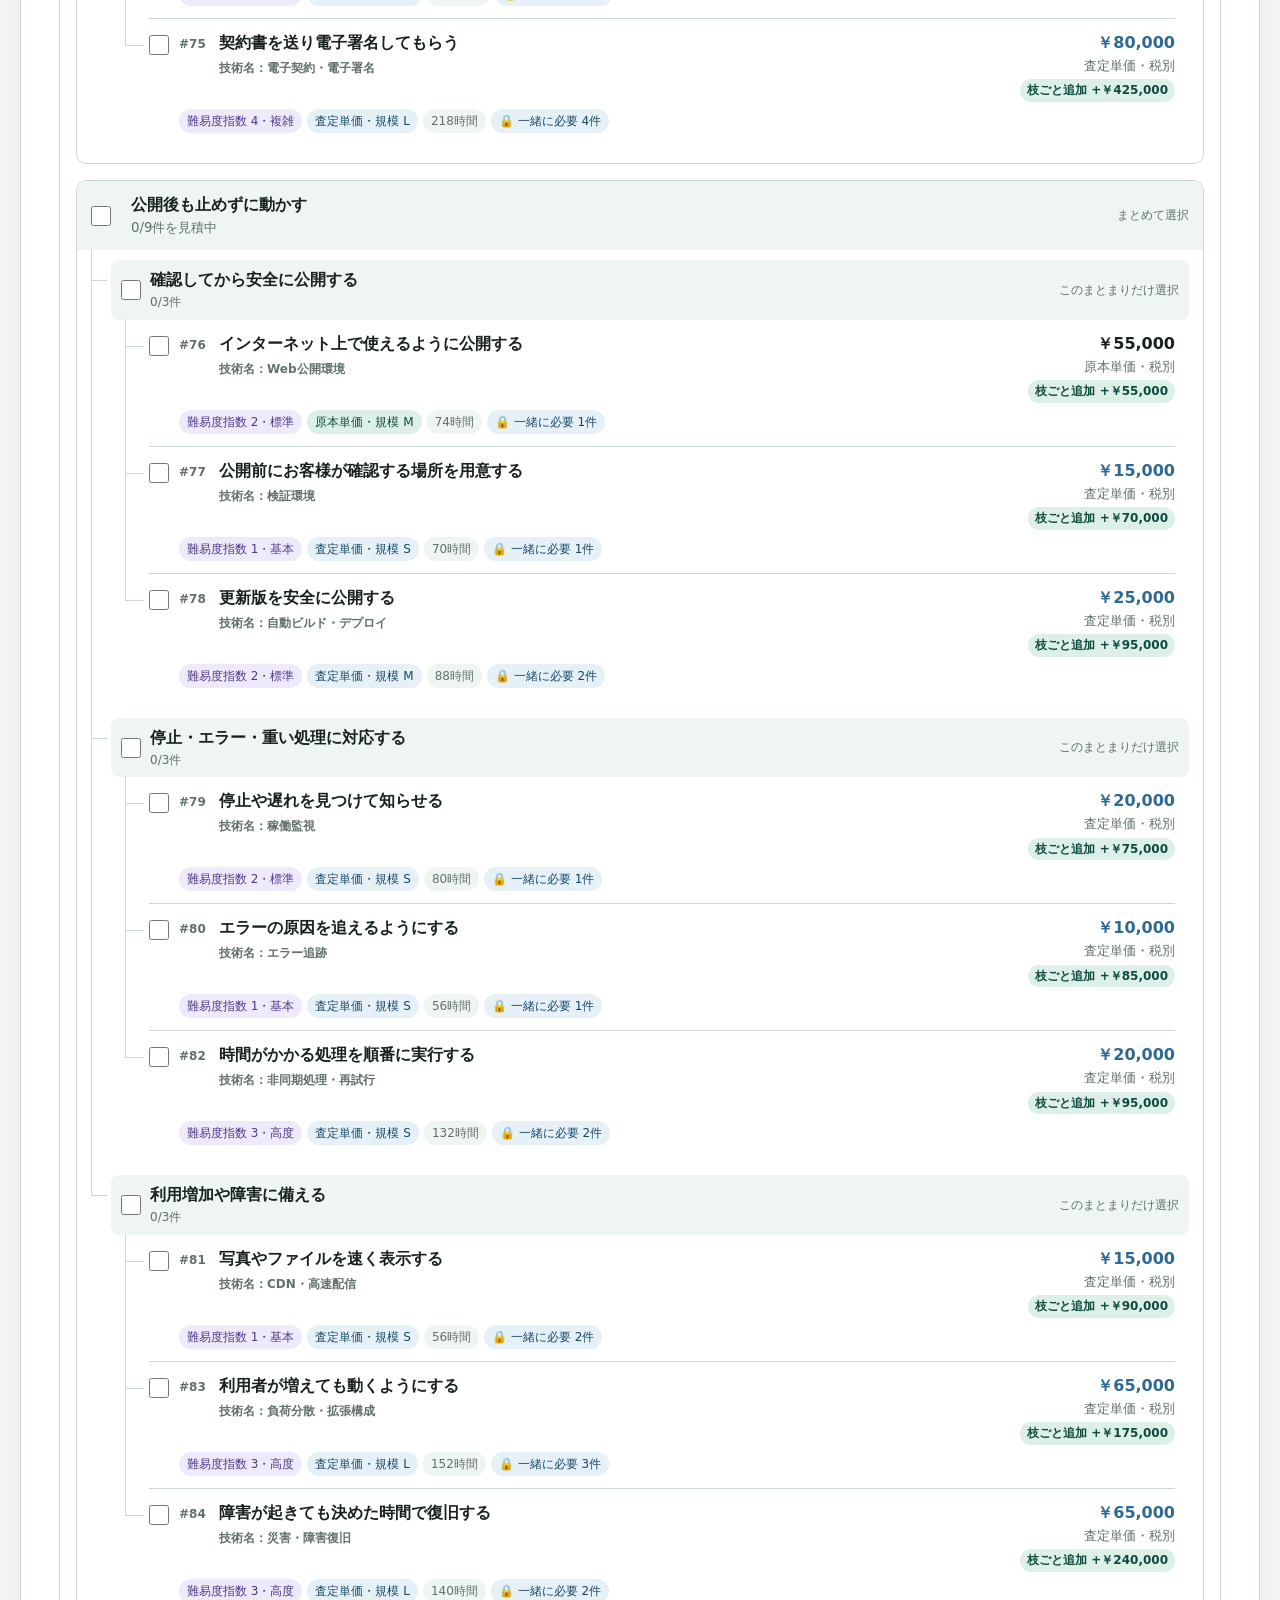
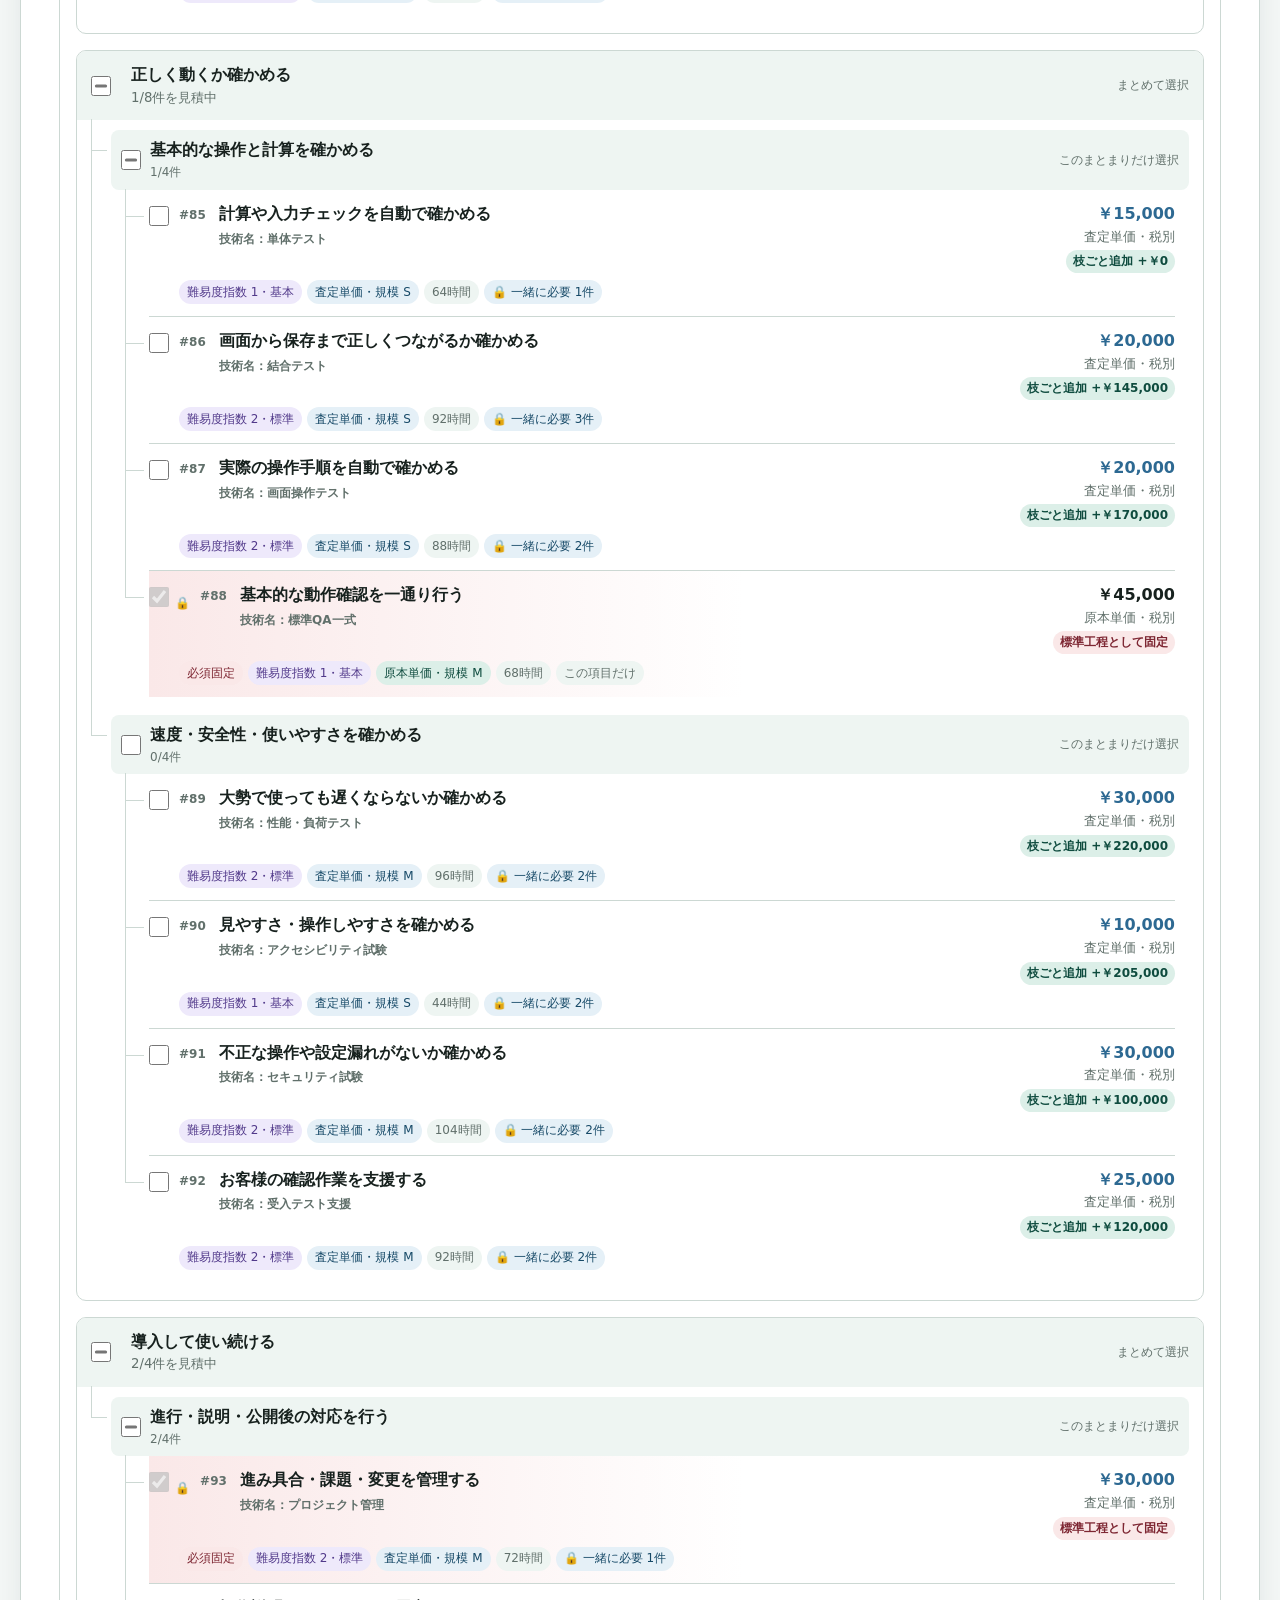
==== commit 2a3e5d3f: "Scale every price down so a full-stack build lands at 1,000,000 yen The catalog prices were built up" ====
--- a/index.html
+++ b/index.html
@@ -155,7 +155,7 @@
         <div class="table-wrap"><table id="role-table"><caption class="sr-only">担当作業別の参考工数</caption><thead><tr><th>作業</th><th>時間</th><th>1人換算月</th></tr></thead><tbody></tbody></table></div>
 
         <h3>機能別価格マスタ明細</h3>
-        <p class="table-note">原本対応34項目は提示単価を維持し、非対応62項目は既存価格との規模・難易度・再利用性の比較で査定しました。難易度指数は金額を変更しない、説明・比較用の別指標です。</p>
+        <p class="table-note">原本対応34項目と査定62項目を基準値とし、提示価格は基準値へ一律の縮小率を掛けて5,000円単位に丸めた値です。項目ごとの個別値引きはしていません。難易度指数は金額を変更しない、説明・比較用の別指標です。</p>
         <div class="table-wrap"><table id="feature-table"><caption class="sr-only">機能別固定単価の明細（消費税別）</caption><thead><tr><th>項目番号</th><th>状態</th><th>分類</th><th>見積項目</th><th>価格表の対応項目</th><th>難易度指数</th><th>規模</th><th>参考工数</th><th>固定単価（税別）</th></tr></thead><tbody></tbody></table></div>
       </details>
 
@@ -166,7 +166,7 @@
 
   <footer>
     <button id="reset-project" type="button" class="danger">案件を初期化</button>
-    <p>表示金額は原本単価と補完査定単価の合計による消費税別の参考概算です。市場総額や正式見積ではありません。年間保守費は合計の10%前後を目安に別途計上します。</p>
+    <p>表示金額は、原本単価と補完査定単価を基準値として一律の縮小率を掛けた、消費税別の参考概算です。市場総額や正式見積ではありません。年間保守費は合計の10%前後を目安に別途計上します。</p>
   </footer>
 
   <dialog id="custom-dialog">
--- a/styles.css
+++ b/styles.css
@@ -228,6 +228,7 @@
 .range-line { display: flex; align-items: center; gap: 12px; }
 .range-line output { min-width: 46px; font-weight: 700; font-variant-numeric: tabular-nums; }
 .table-wrap { overflow-x: auto; }
+#feature-table { min-width: 760px; }
 .table-note { margin: -4px 0 10px; color: var(--muted); font-size: 13px; }
 .sr-only {
   position: absolute;
@@ -481,6 +482,8 @@
   .estimate-workspace { grid-template-columns: 1fr; }
   .dependency-inspector { position: static; }
   .tree-guide { grid-template-columns: 1fr; }
+  .difficulty-scale { grid-template-columns: 1fr; }
+  .difficulty-scale ol { max-width: none; }
 }
 
 @media (max-width: 620px) {
@@ -506,6 +509,9 @@
   .technical-name { margin-left: 0; }
   .dependency-root, .dependency-root ul { padding-left: 12px; }
   .dependency-node > ul { margin-left: 4px; }
+  .dependency-row { grid-template-columns: auto minmax(0, 1fr); }
+  .dependency-row .shared-badge { grid-column: 2; justify-self: start; margin-top: 4px; }
+  .dependency-row .technical-name, #dependency-help .technical-name { margin-left: 0; }
   .tree-group-heading { align-items: flex-start; }
   .branch-rule { display: none; }
   .custom-grid .wide { grid-column: auto; }
@@ -568,5 +574,6 @@
   .section-heading { margin-bottom: 8mm; }
   .table-wrap { overflow: visible; }
   table { page-break-inside: auto; }
+  #feature-table { min-width: 0; }
   tr { page-break-inside: avoid; }
 }
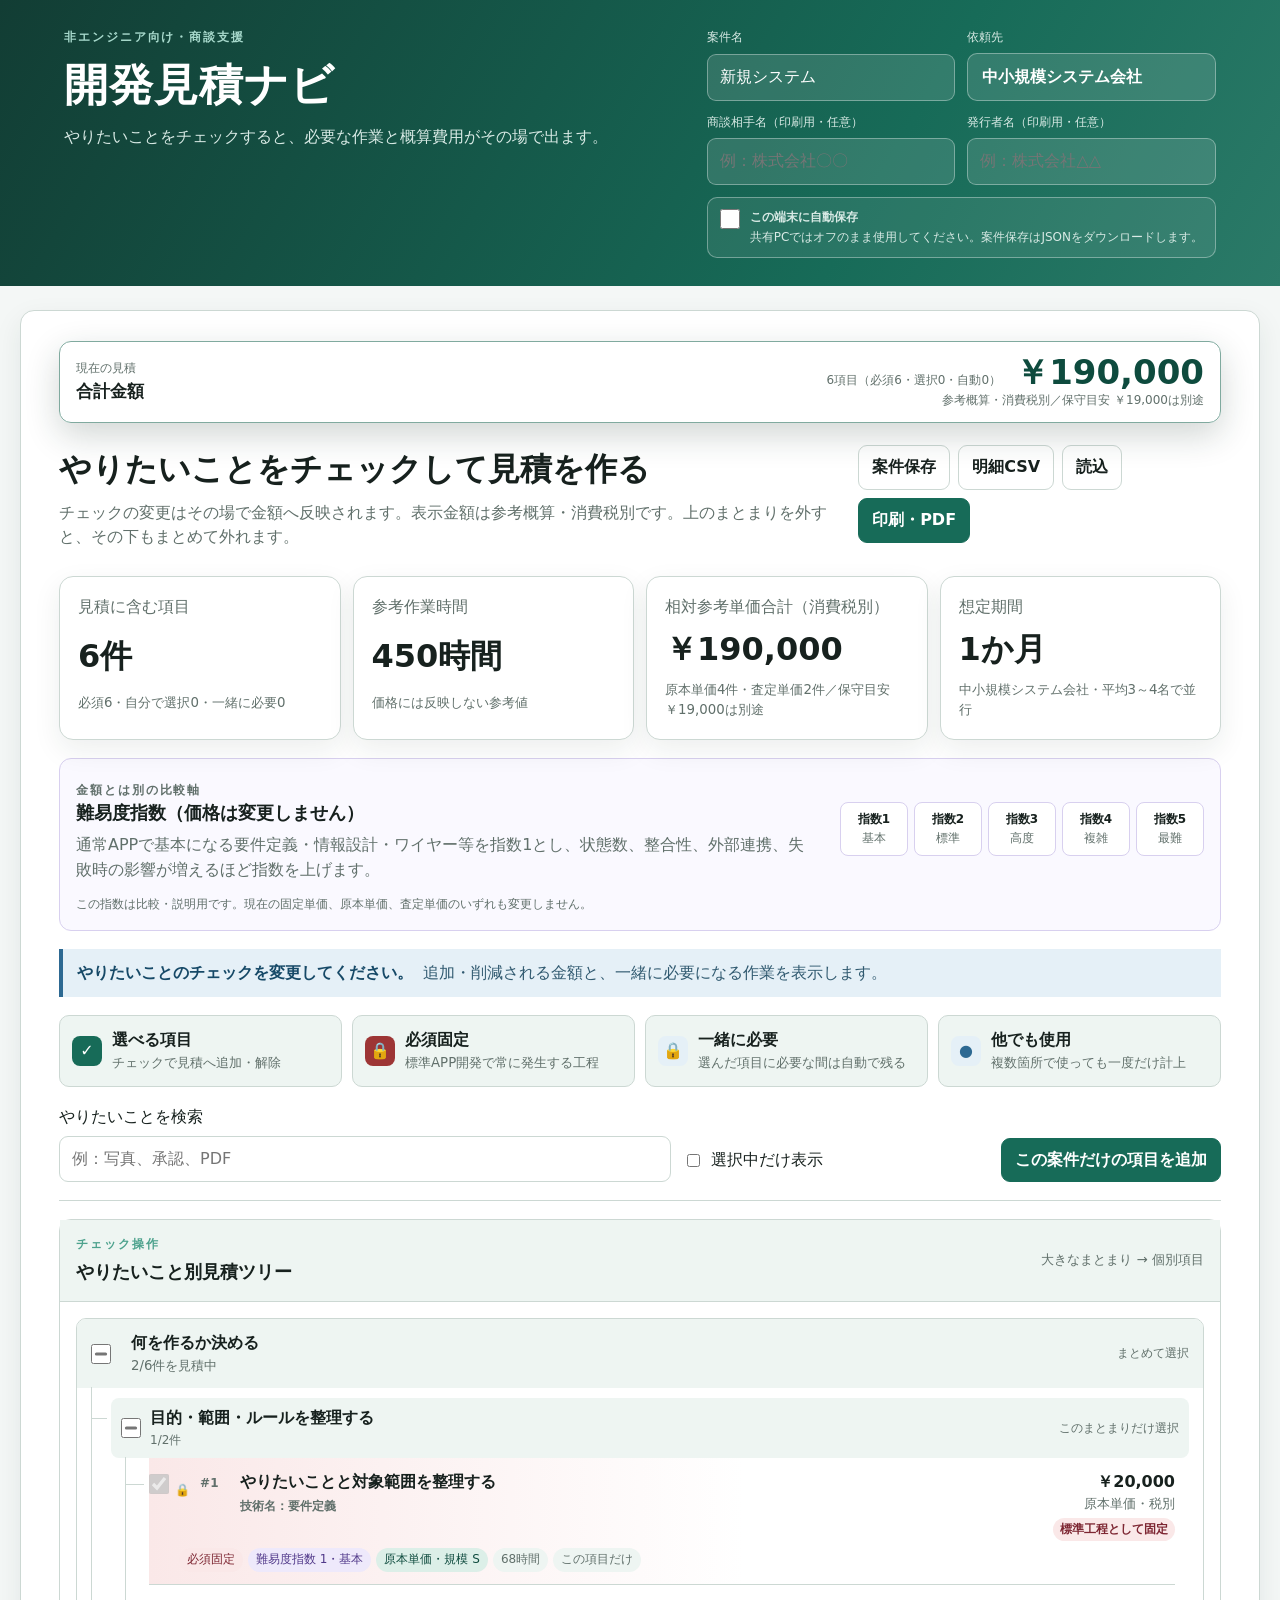
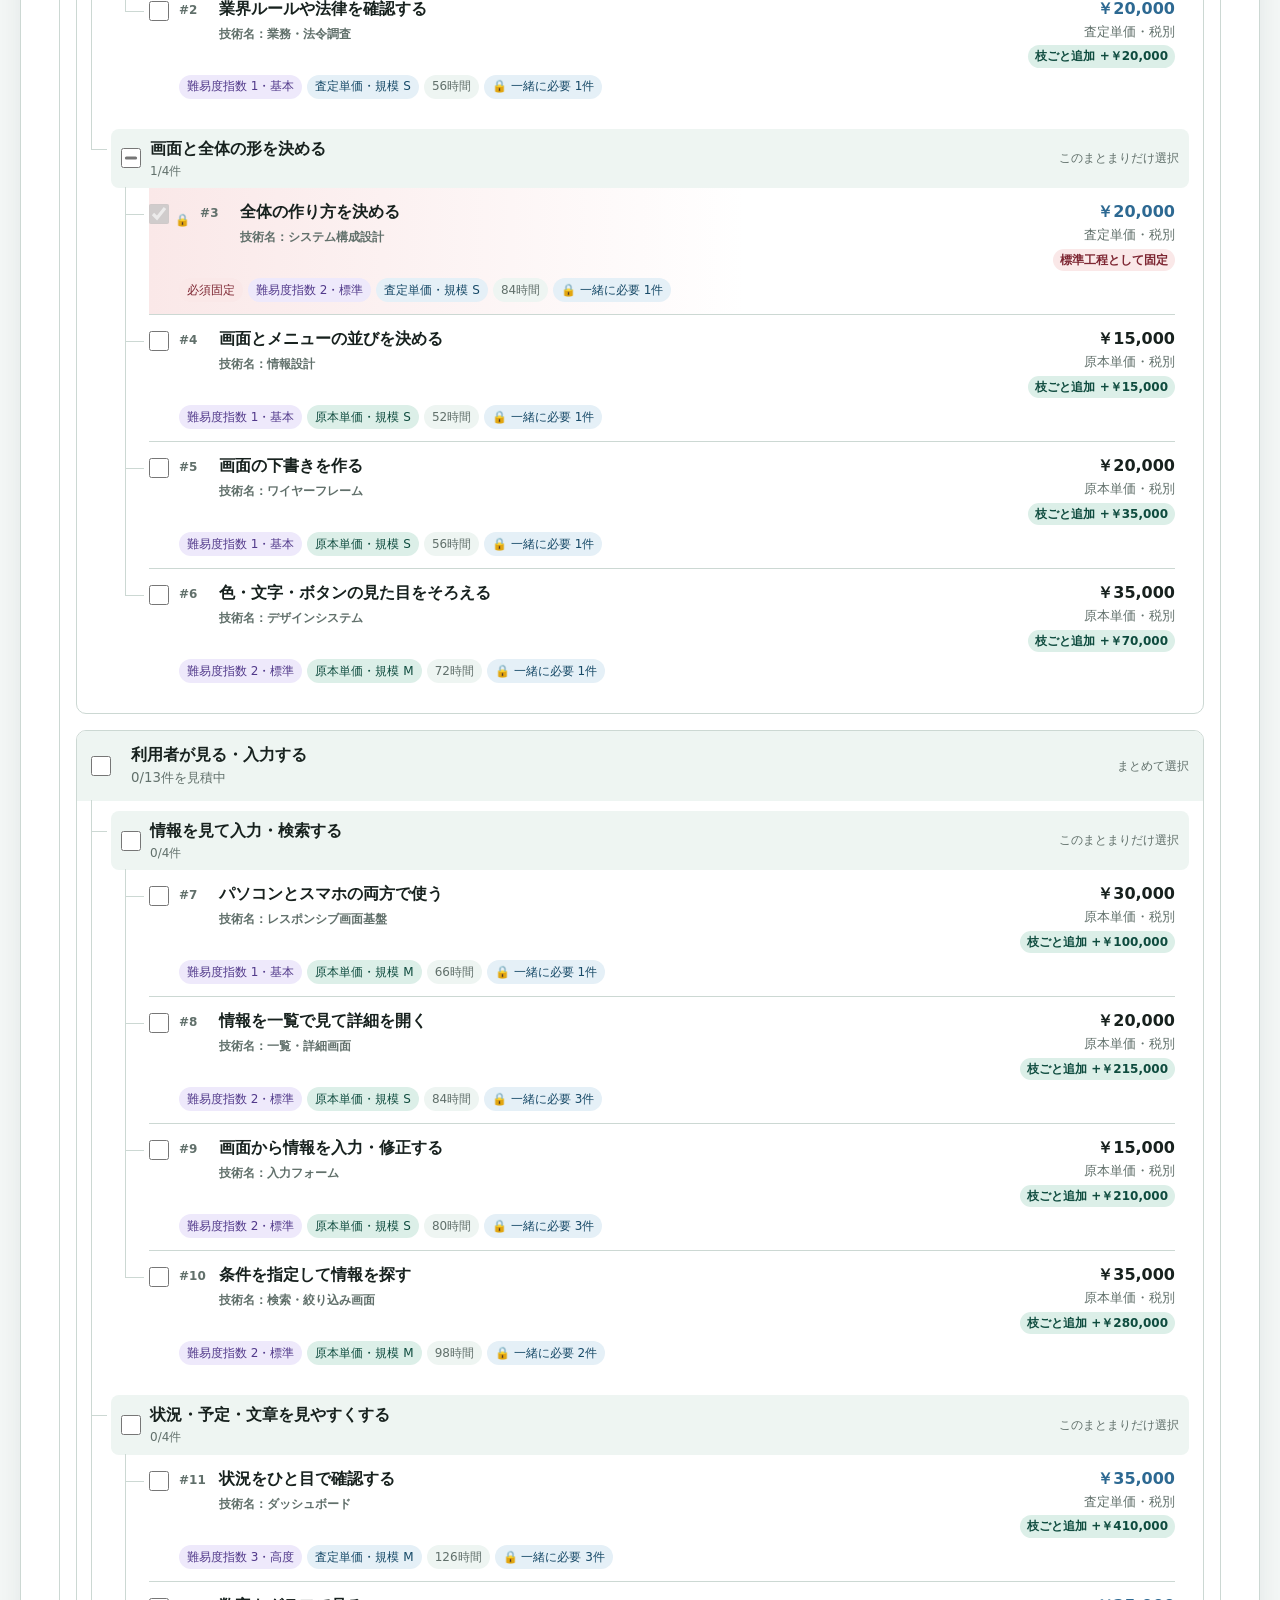
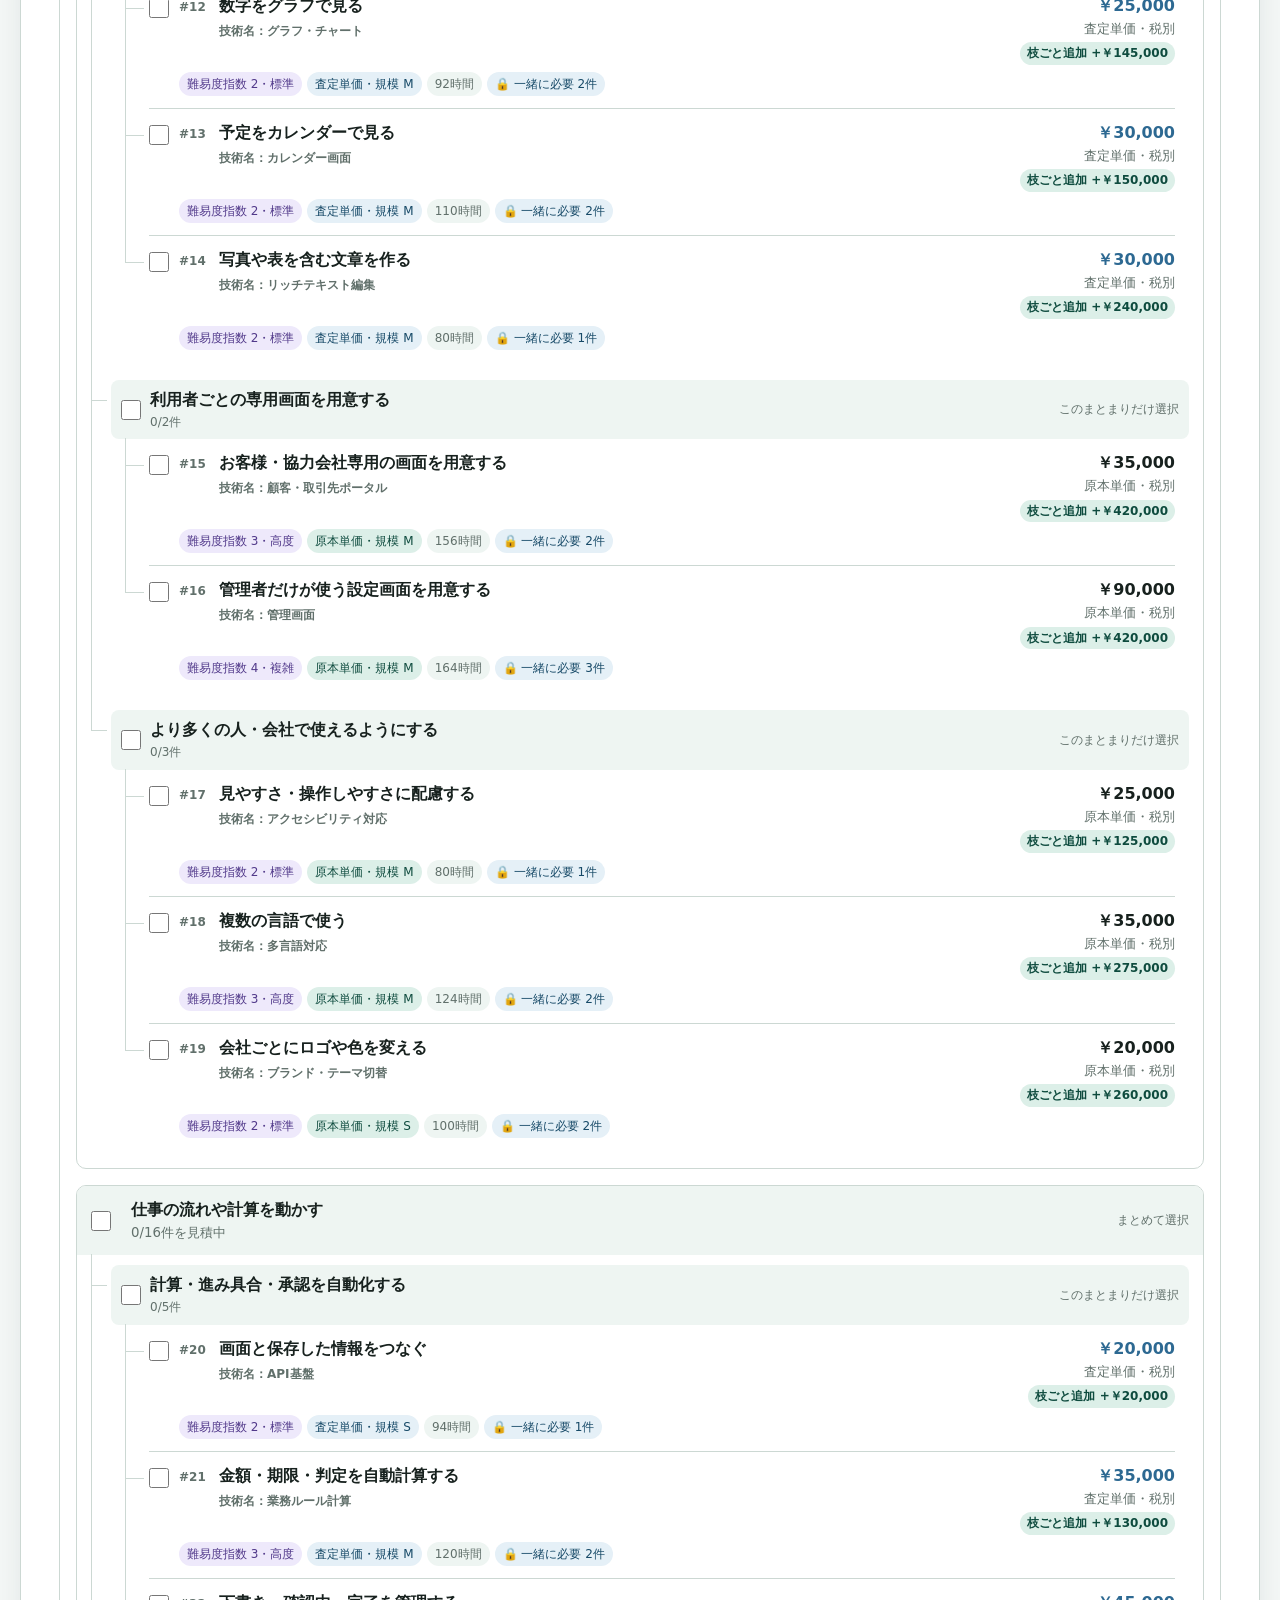
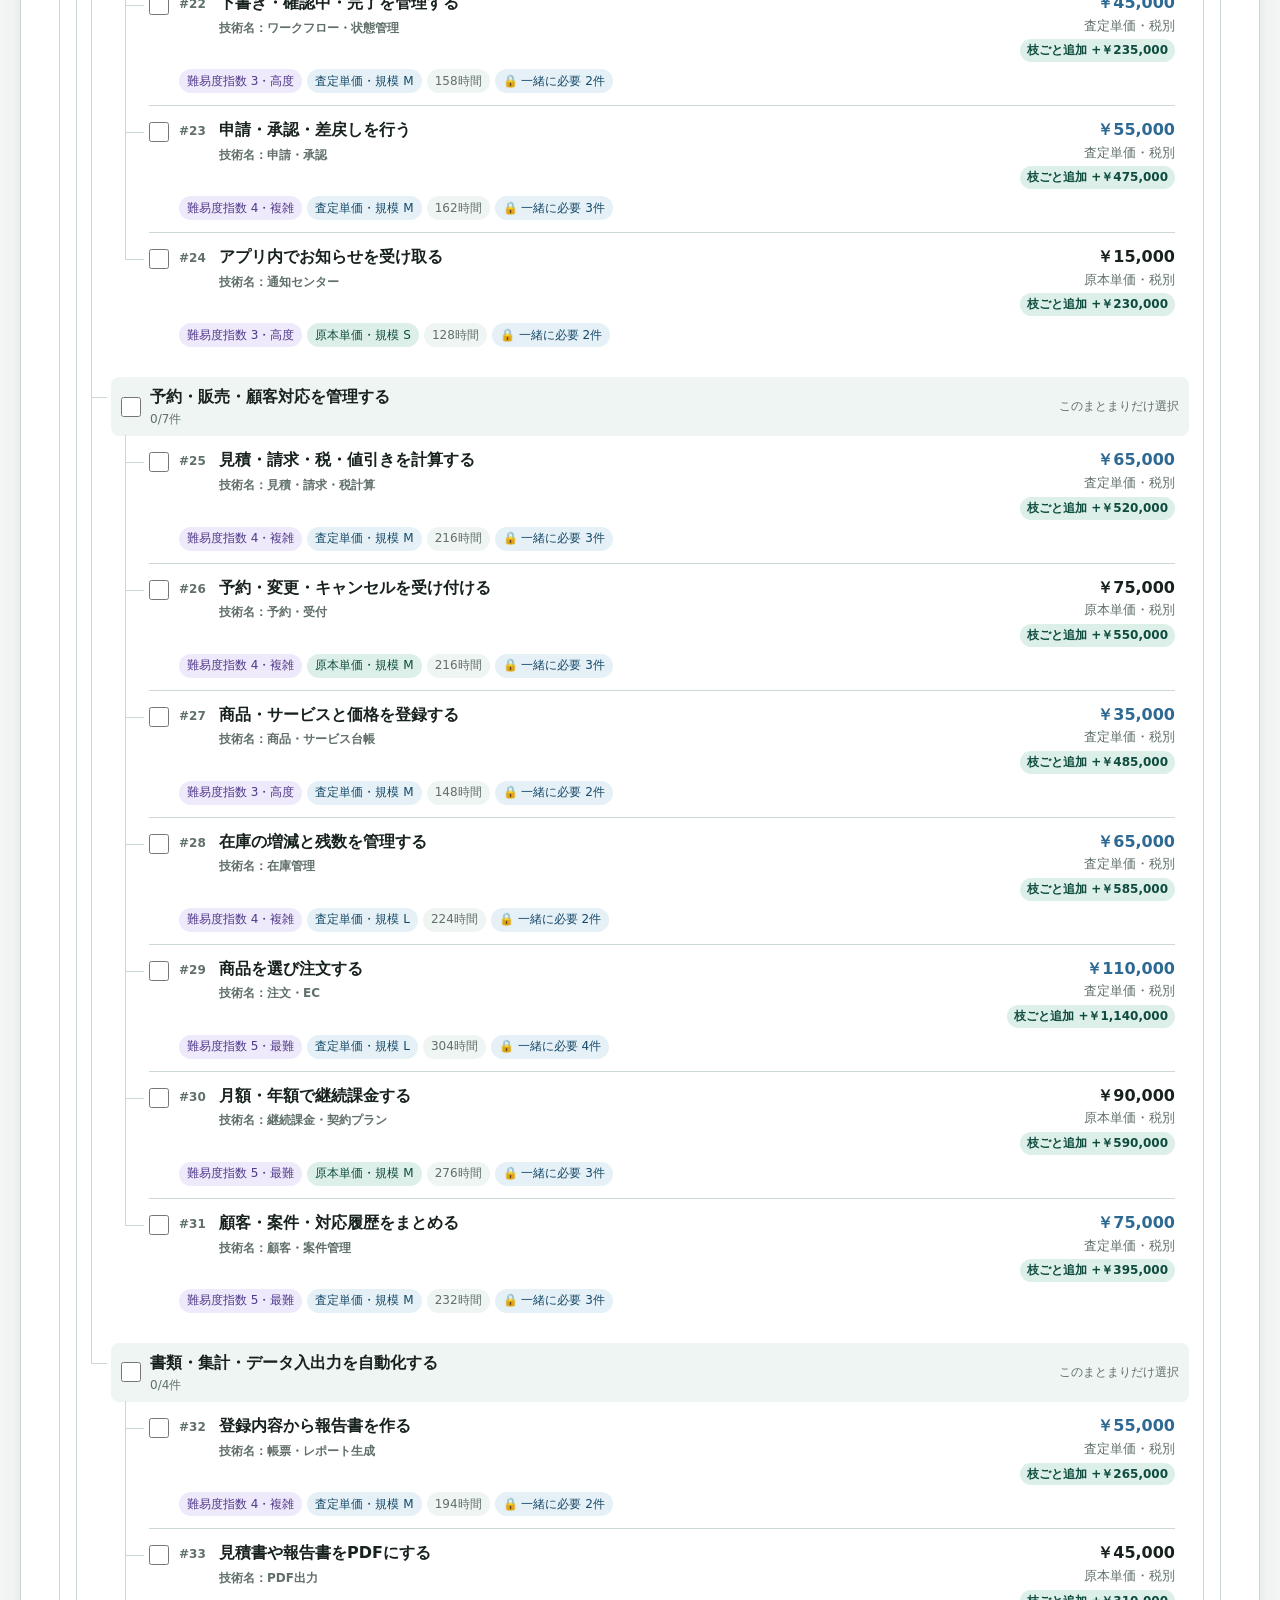
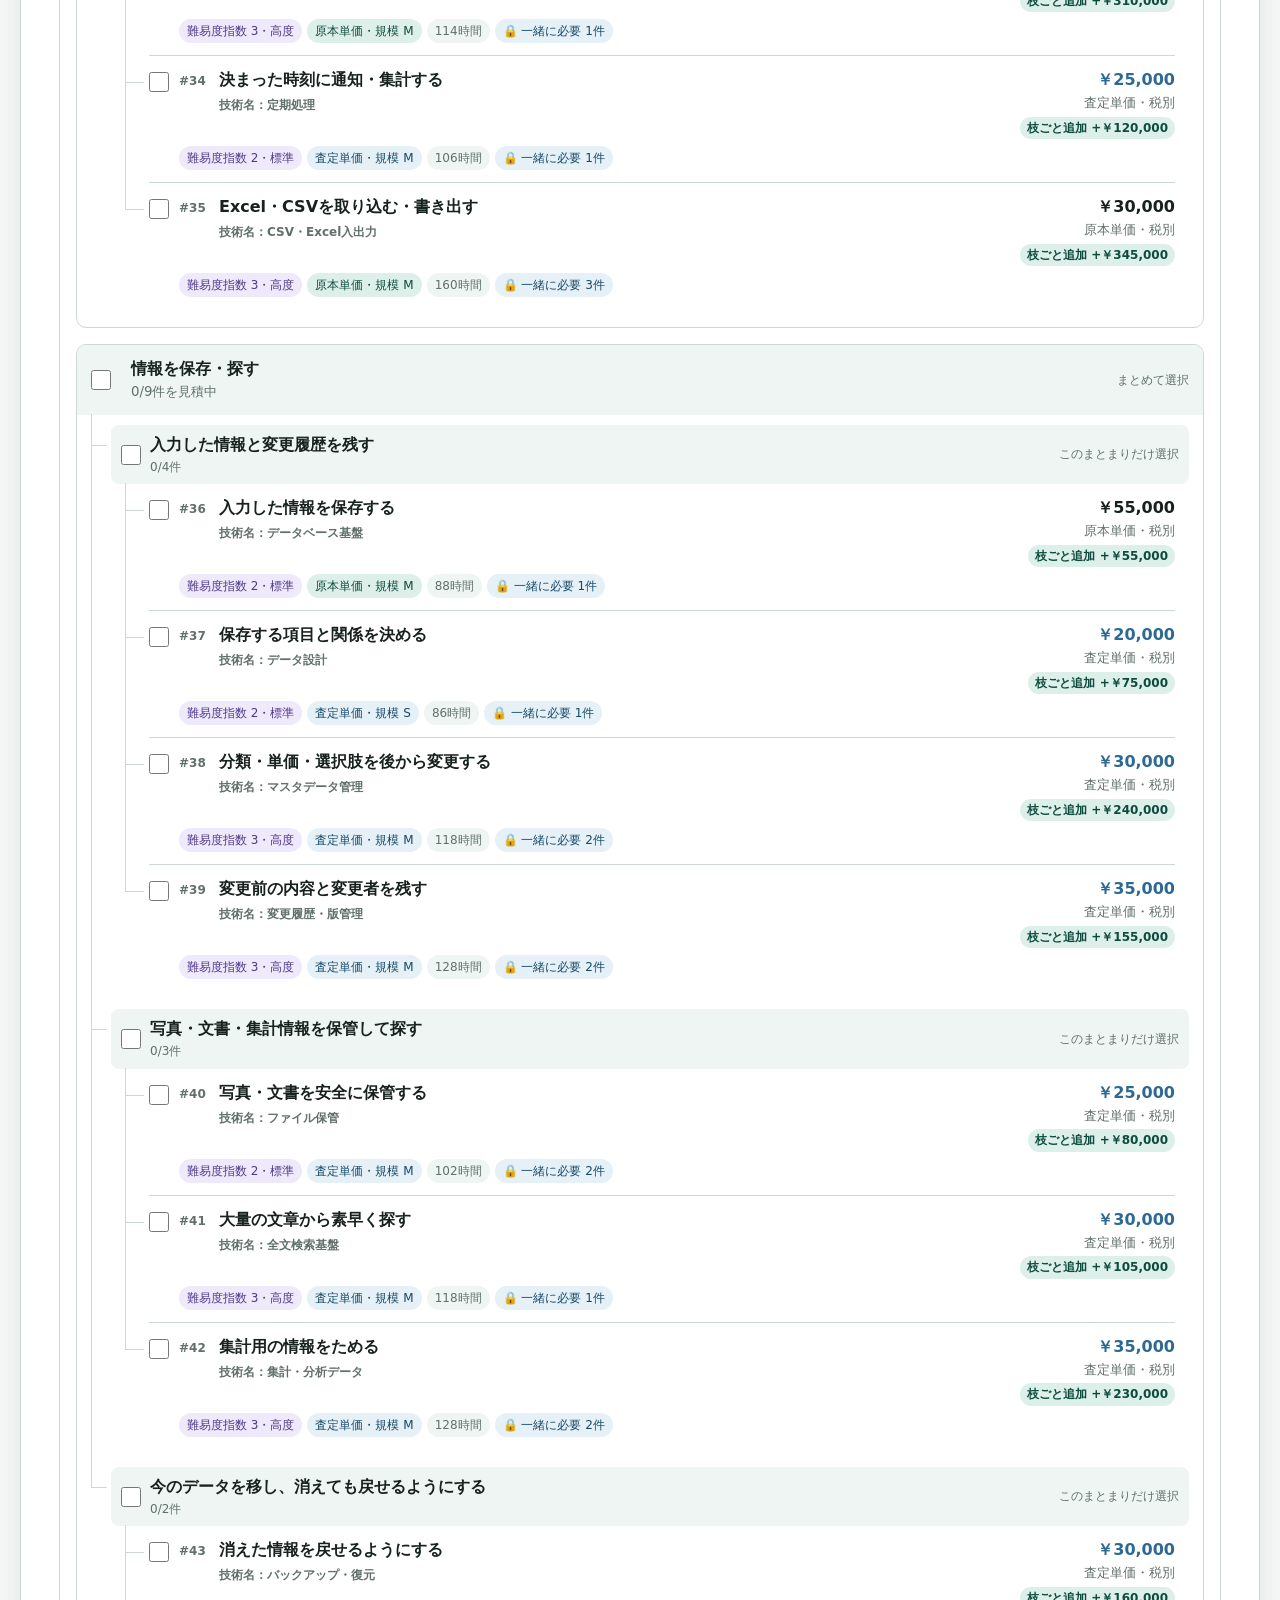
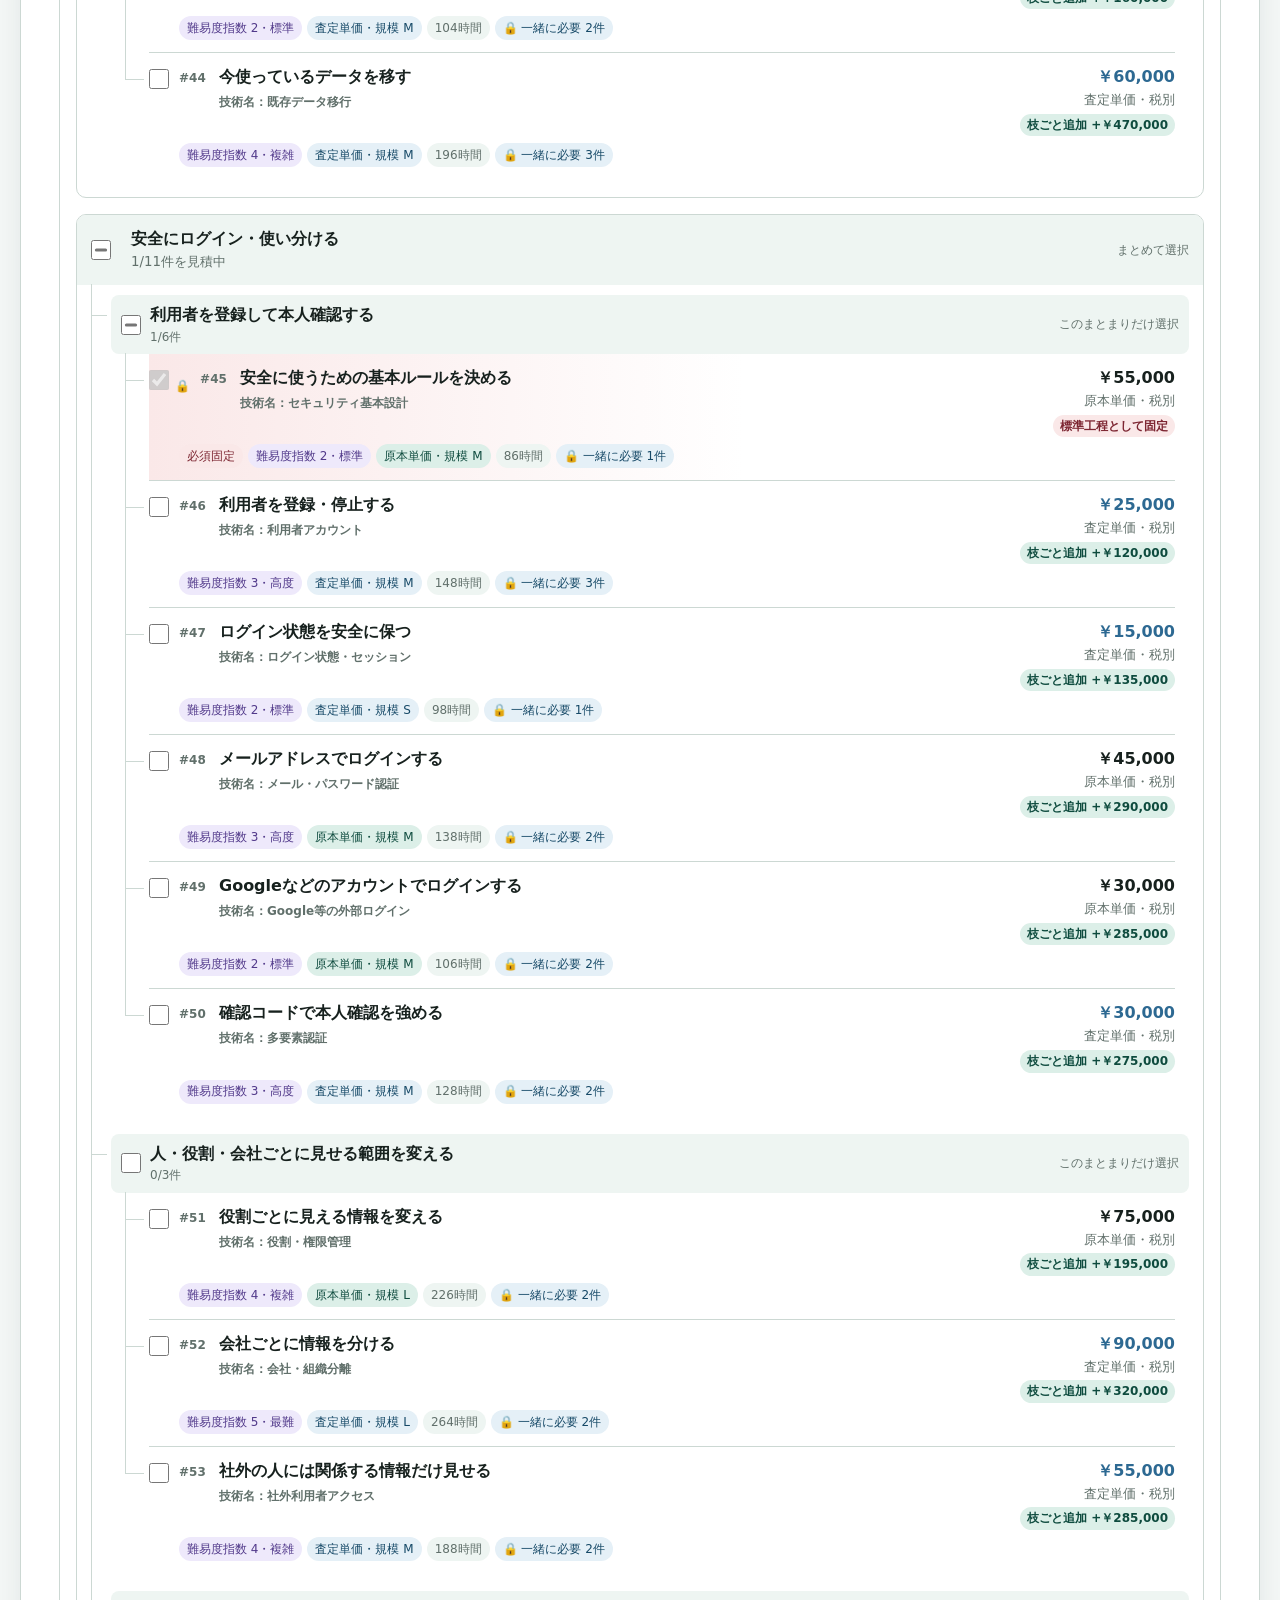
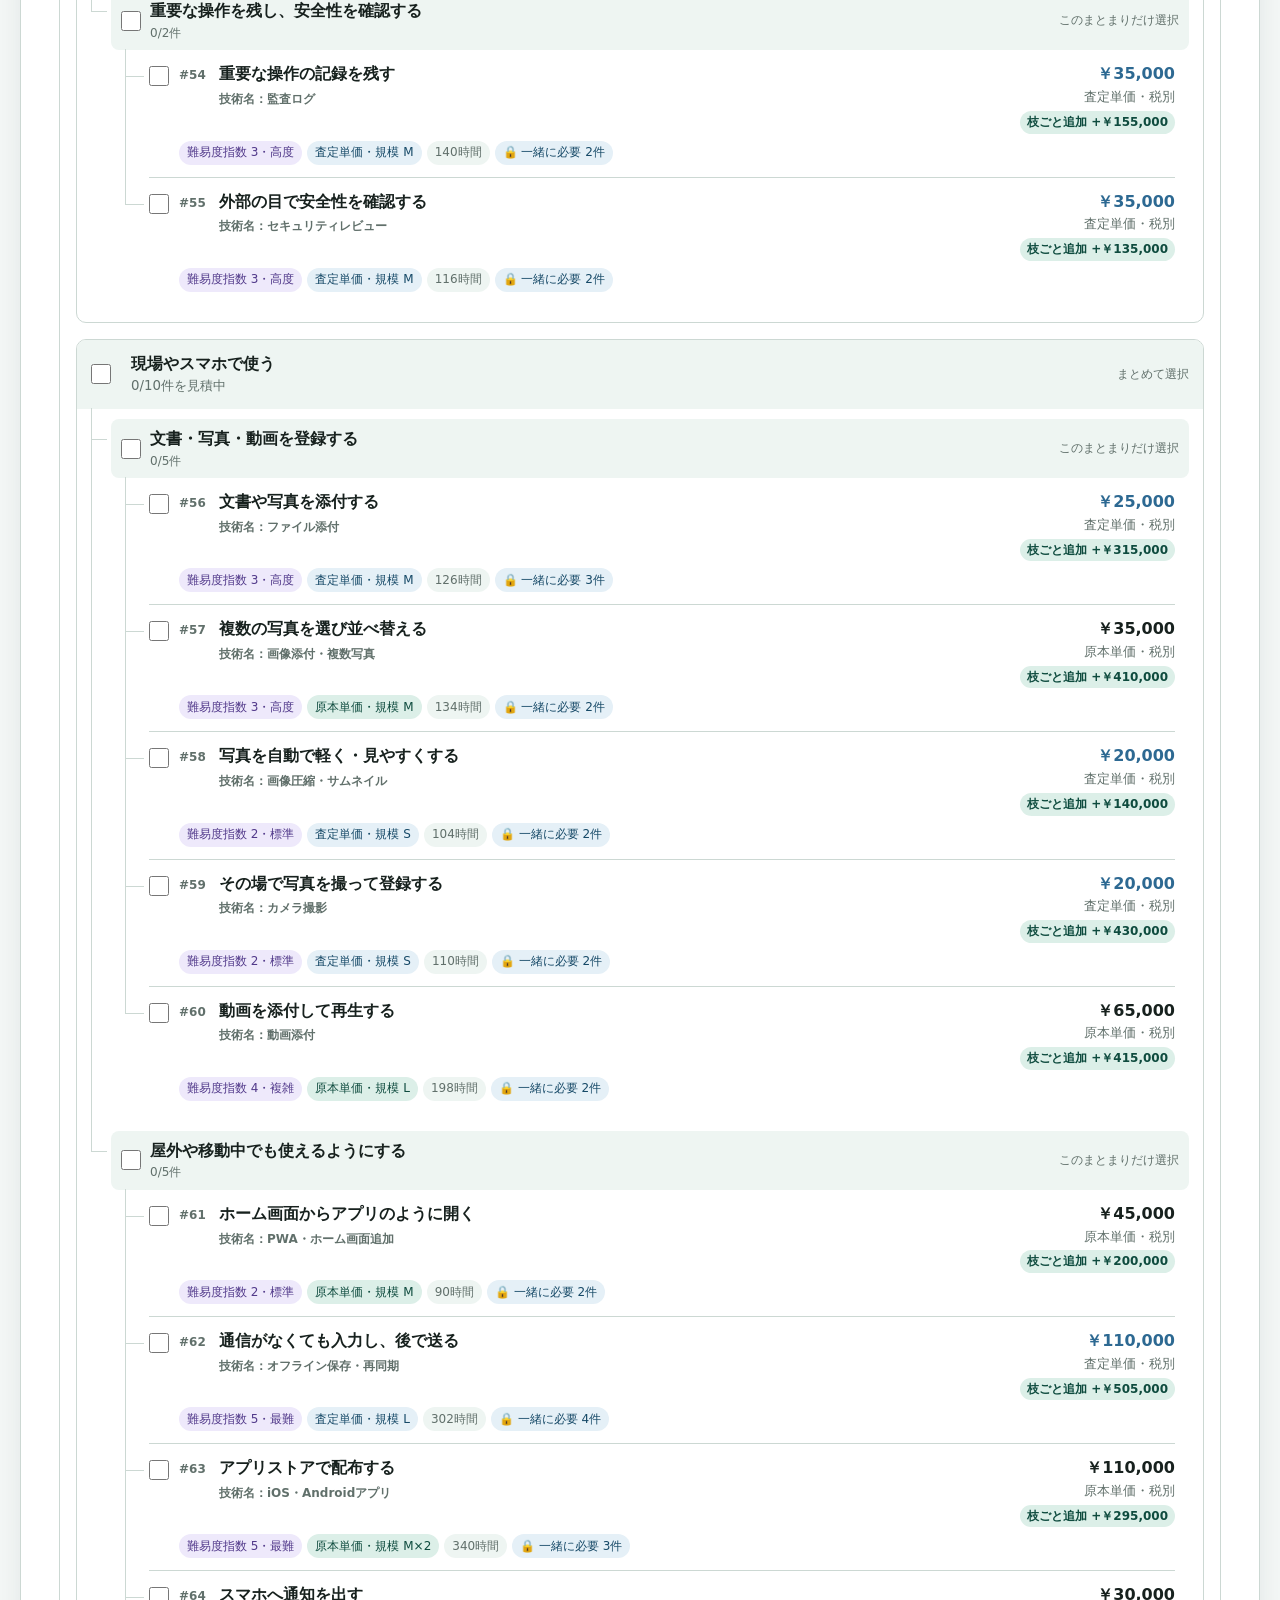
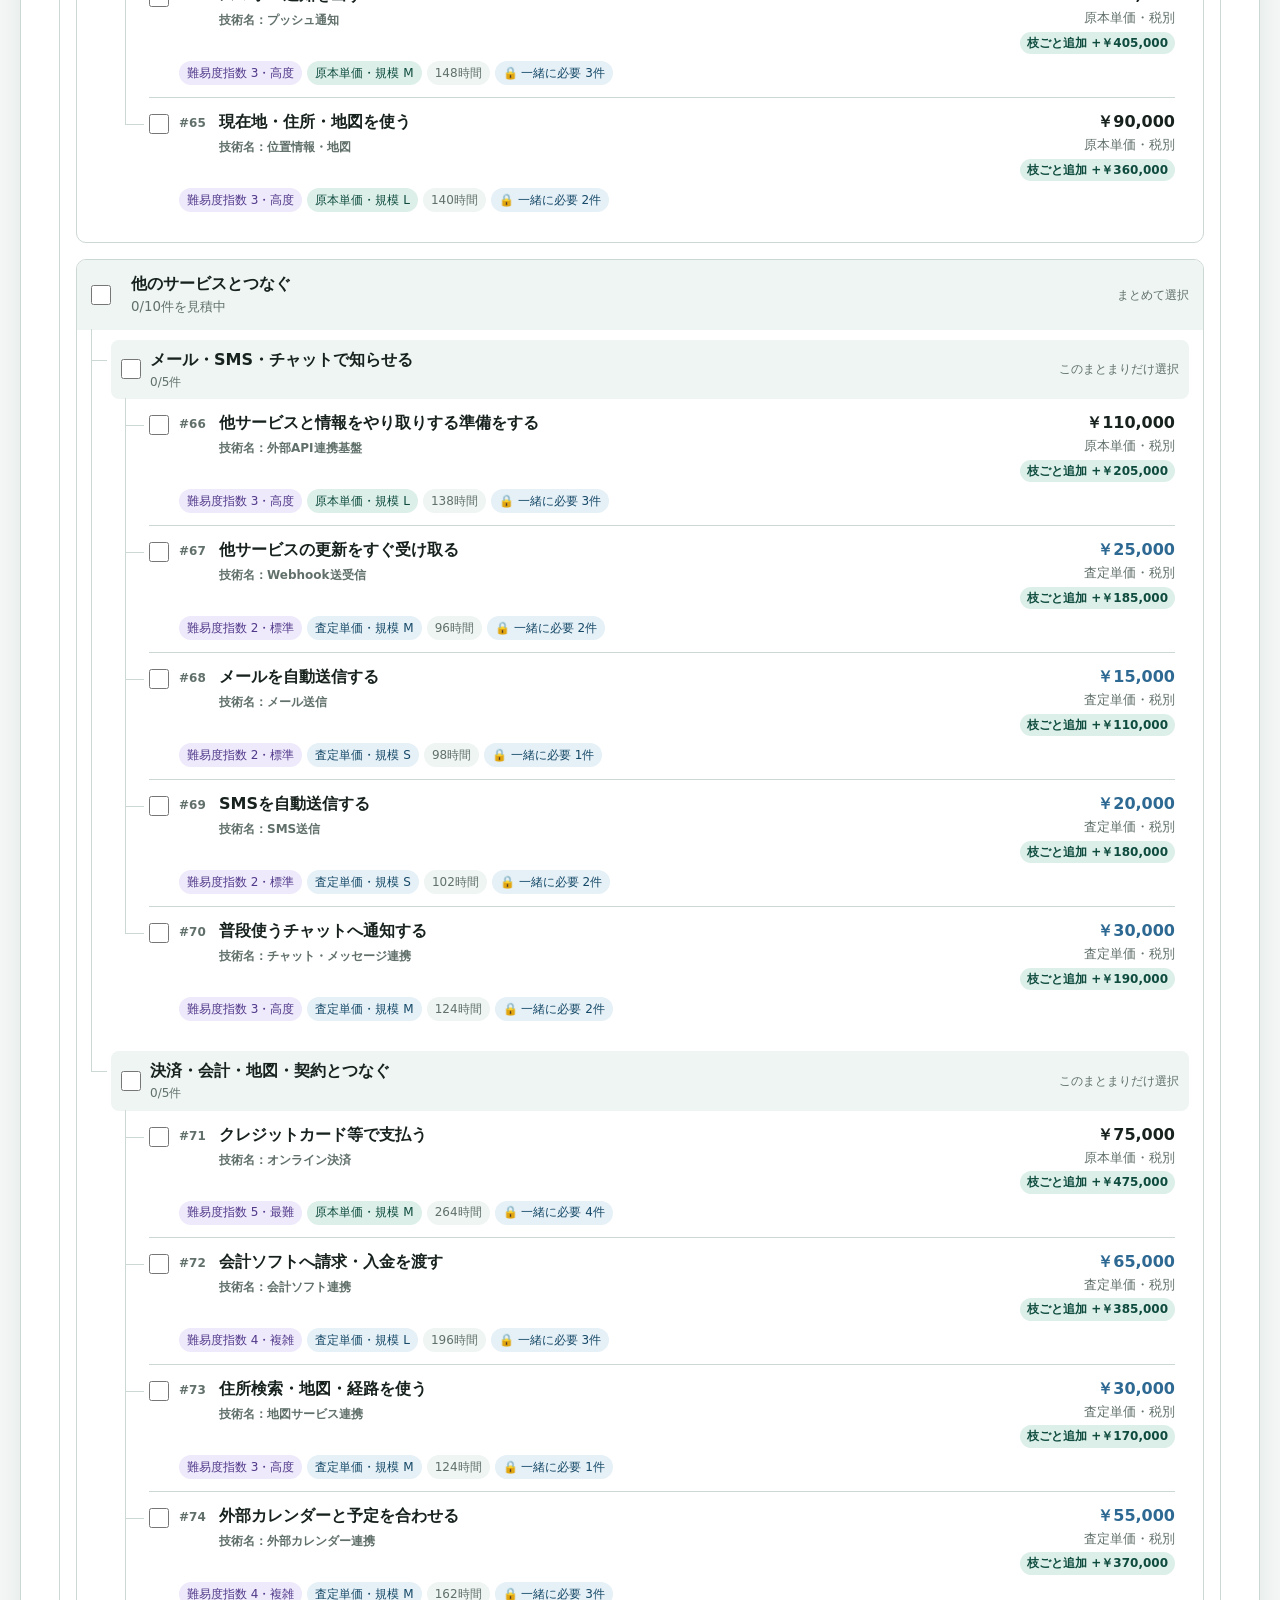
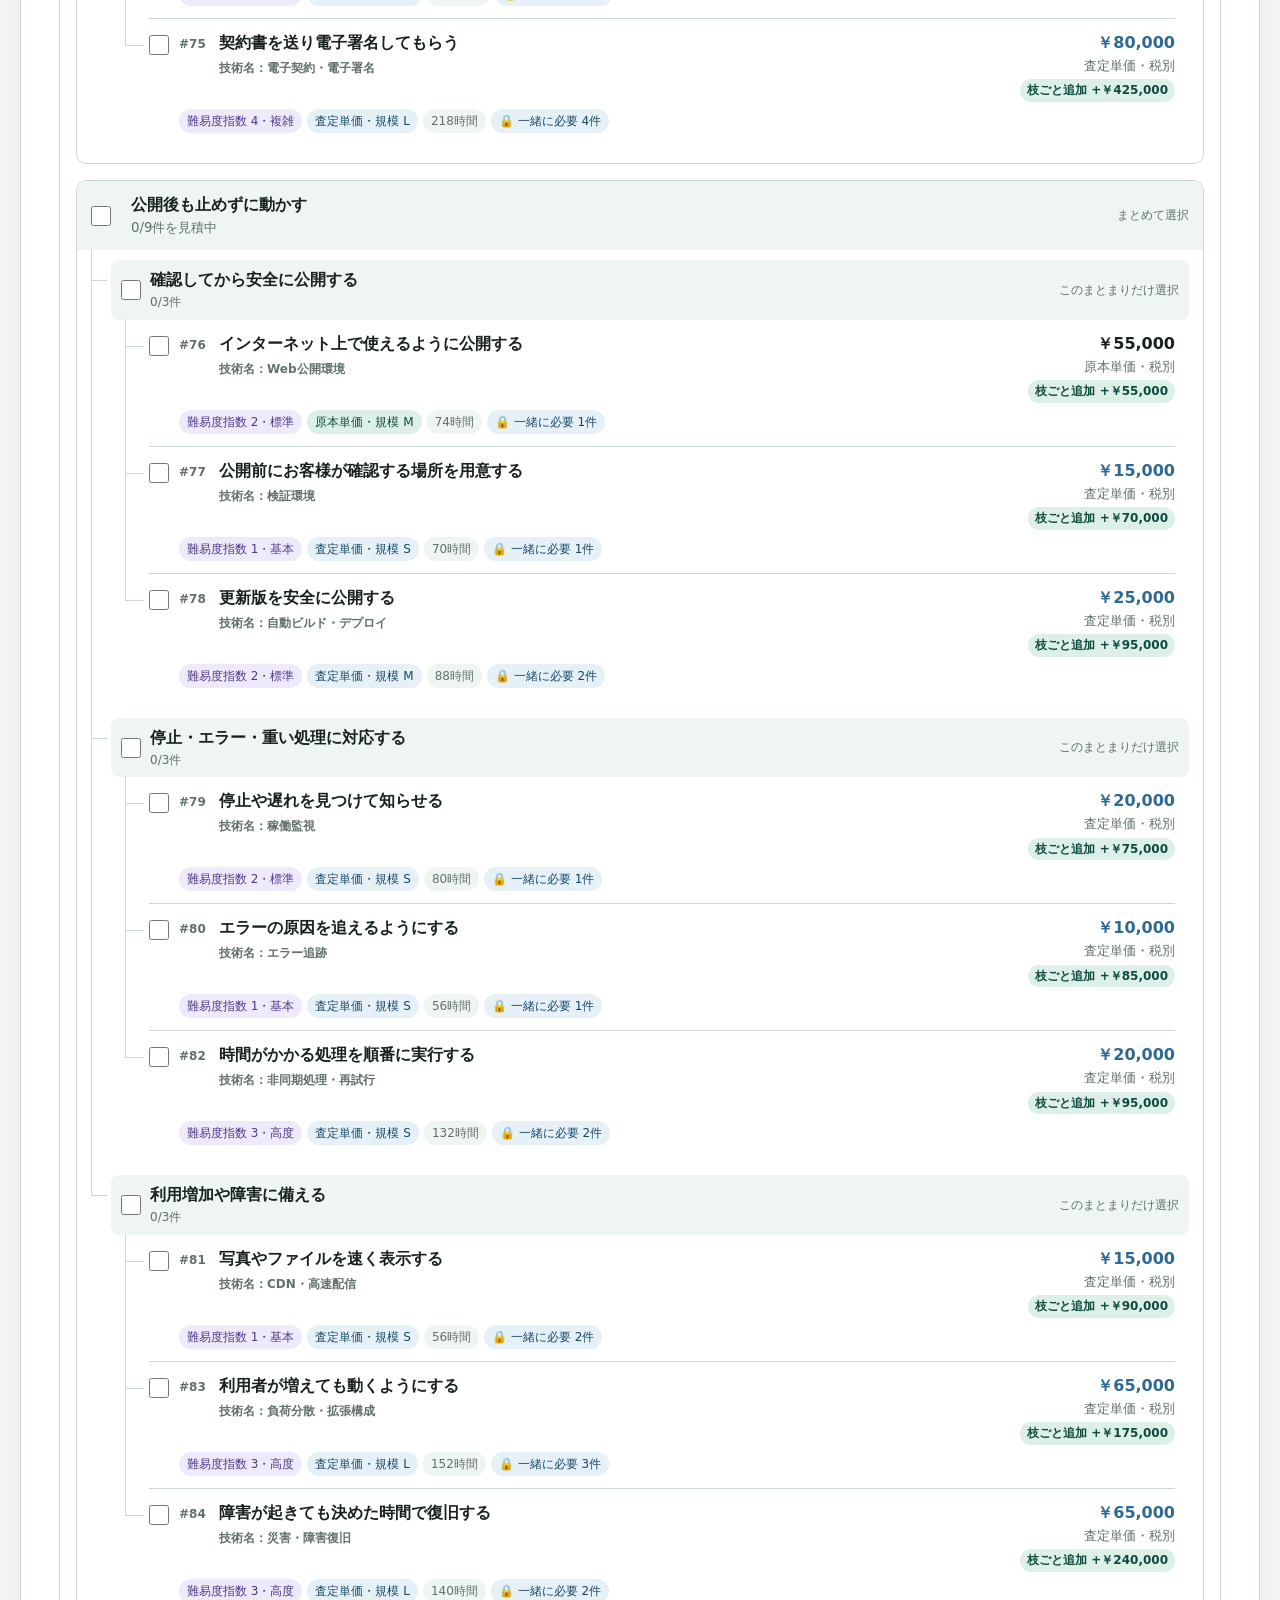
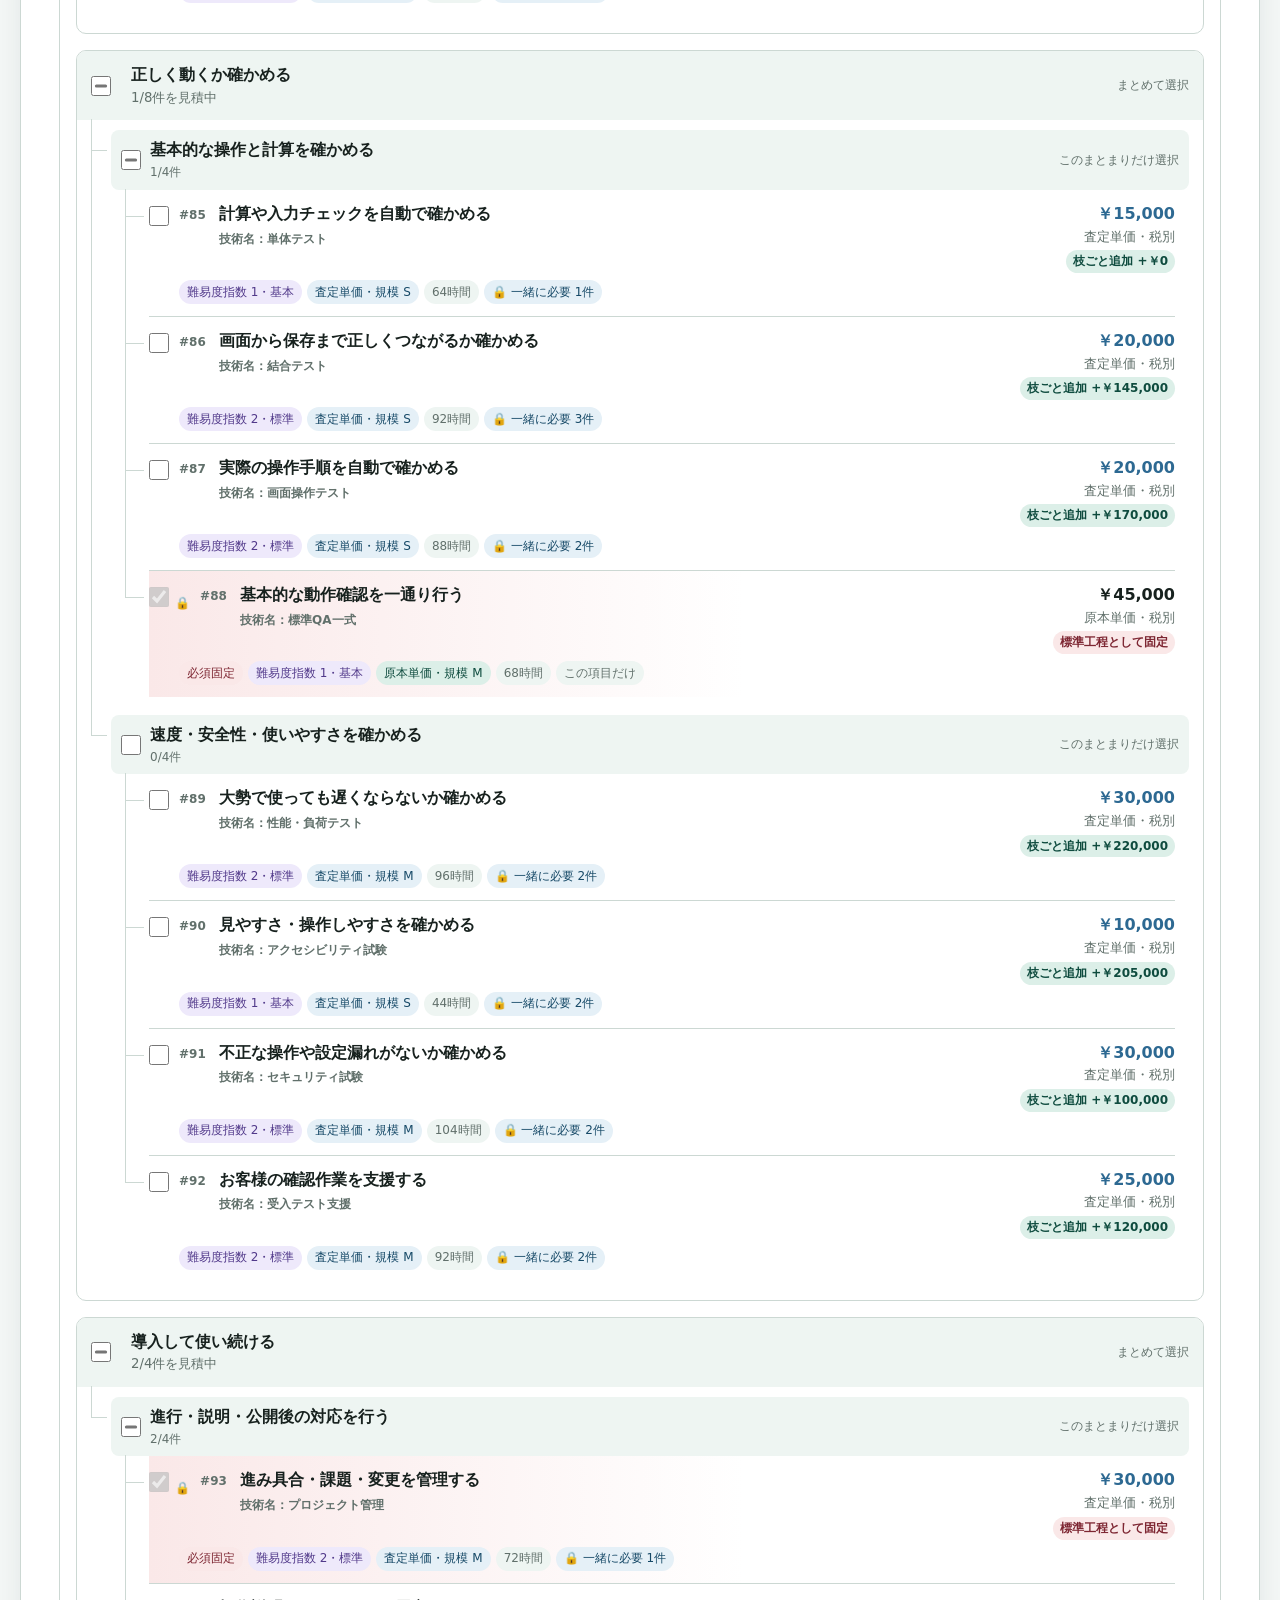
==== commit 5dcd1d61: "Stop the tool from claiming a basis it does not have Four things in the tool asserted, or invited, a" ====
--- a/index.html
+++ b/index.html
@@ -69,7 +69,7 @@
 
       <section class="summary-grid" aria-label="見積概要" aria-live="polite">
         <article><span>見積に含む項目</span><strong id="summary-count">0件</strong><small id="summary-count-detail">選択0・一緒に必要0</small></article>
-        <article><span>合計作業時間</span><strong id="summary-hours">0時間</strong><small id="summary-months">1人換算 0か月分</small></article>
+        <article><span>参考作業時間</span><strong id="summary-hours">0時間</strong><small id="summary-months">価格には反映しない参考値</small></article>
         <article><span>相対参考単価合計（消費税別）</span><strong id="summary-cost">￥0</strong><small id="summary-price-note">原本単価と査定単価の合計</small></article>
         <article><span>想定期間</span><strong id="summary-duration">0か月</strong><small id="summary-team">体制換算</small></article>
       </section>
@@ -152,7 +152,7 @@
 
         <h3>作業別の参考工数</h3>
         <p class="table-note">作業時間は期間検討用の参考値です。価格は工数計算ではなく、下表の機能別固定単価を使用します。</p>
-        <div class="table-wrap"><table id="role-table"><caption class="sr-only">担当作業別の参考工数</caption><thead><tr><th>作業</th><th>時間</th><th>1人換算月</th></tr></thead><tbody></tbody></table></div>
+        <div class="table-wrap"><table id="role-table"><caption class="sr-only">担当作業別の参考工数</caption><thead><tr><th>作業</th><th>時間</th></tr></thead><tbody></tbody></table></div>
 
         <h3>機能別価格マスタ明細</h3>
         <p class="table-note">原本対応34項目と査定62項目を基準値とし、提示価格は基準値へ一律の縮小率を掛けて5,000円単位に丸めた値です。項目ごとの個別値引きはしていません。難易度指数は金額を変更しない、説明・比較用の別指標です。</p>
@@ -178,7 +178,7 @@
       <div class="custom-grid">
         <label><span>やりたいこと</span><input id="custom-name" required maxlength="80" placeholder="例：現場ごとに独自の点検表を作りたい"></label>
         <label><span>分類</span><select id="custom-layer"></select></label>
-        <label><span>案件固有の固定単価（税別）</span><input id="custom-price" type="number" min="0" step="10000" value="0"></label>
+        <label><span>相場ベースの一般単価（税別）</span><input id="custom-price" type="number" min="0" step="10000" value="0"><small id="custom-price-converted">提示価格 ￥0（カタログと同じ縮小率を掛けます）</small></label>
         <label><span>規模</span><select id="custom-price-size"><option value="—">未設定</option><option value="S">S（小）</option><option value="M">M（中）</option><option value="L">L（大）</option></select></label>
         <label class="wide"><span>説明</span><textarea id="custom-description" rows="2" maxlength="240"></textarea></label>
       </div>
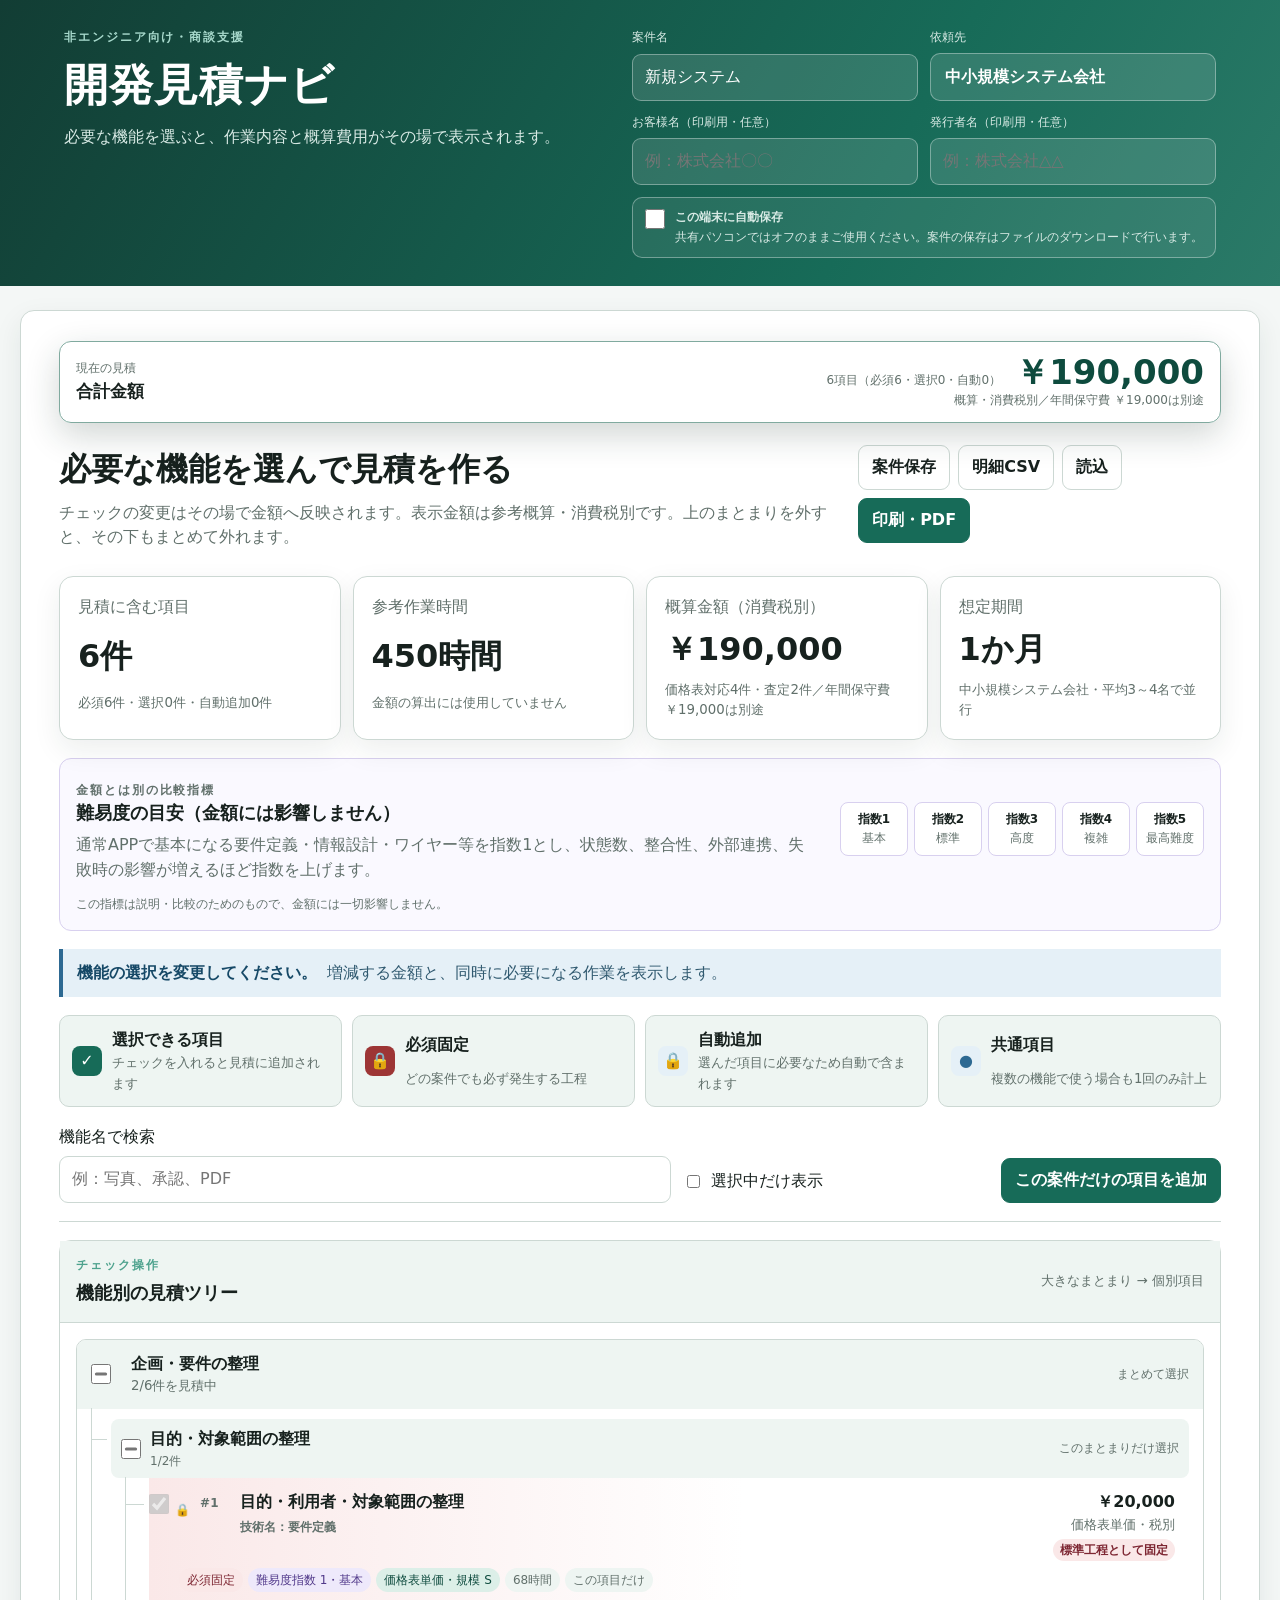
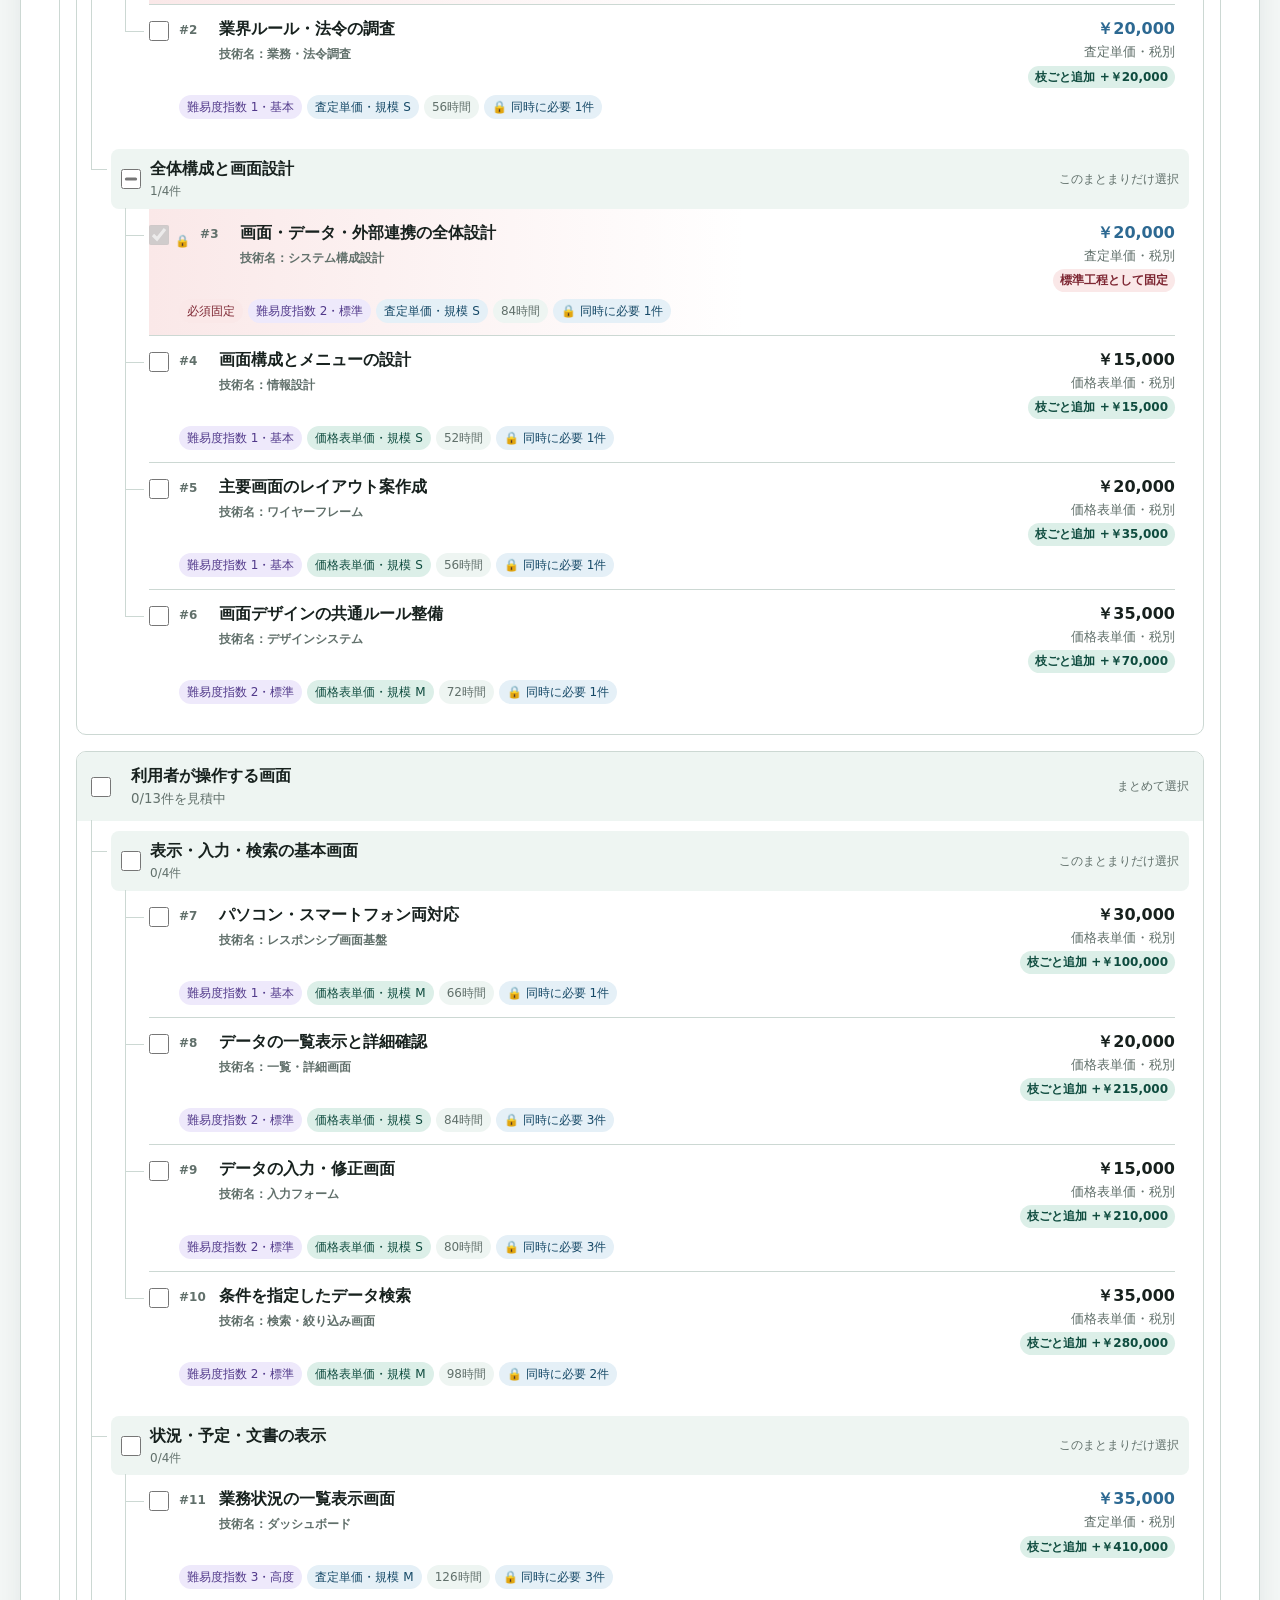
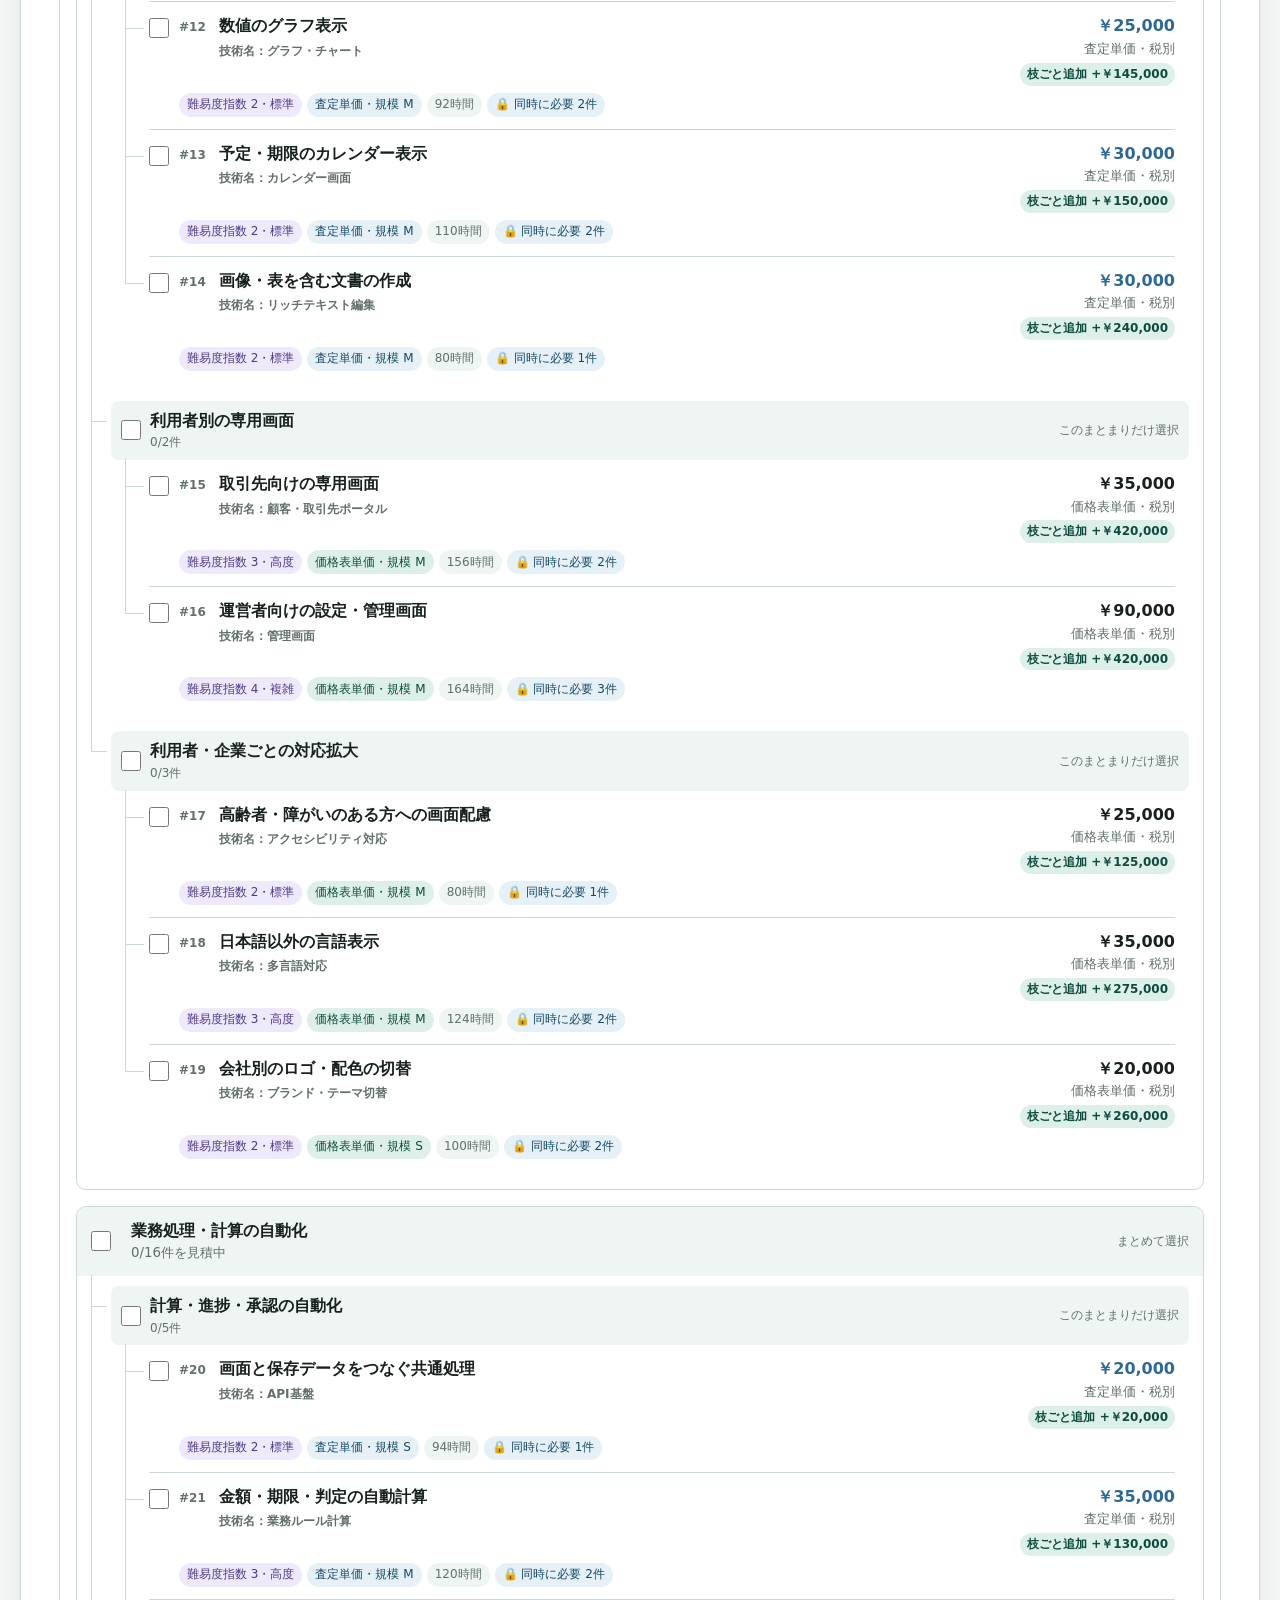
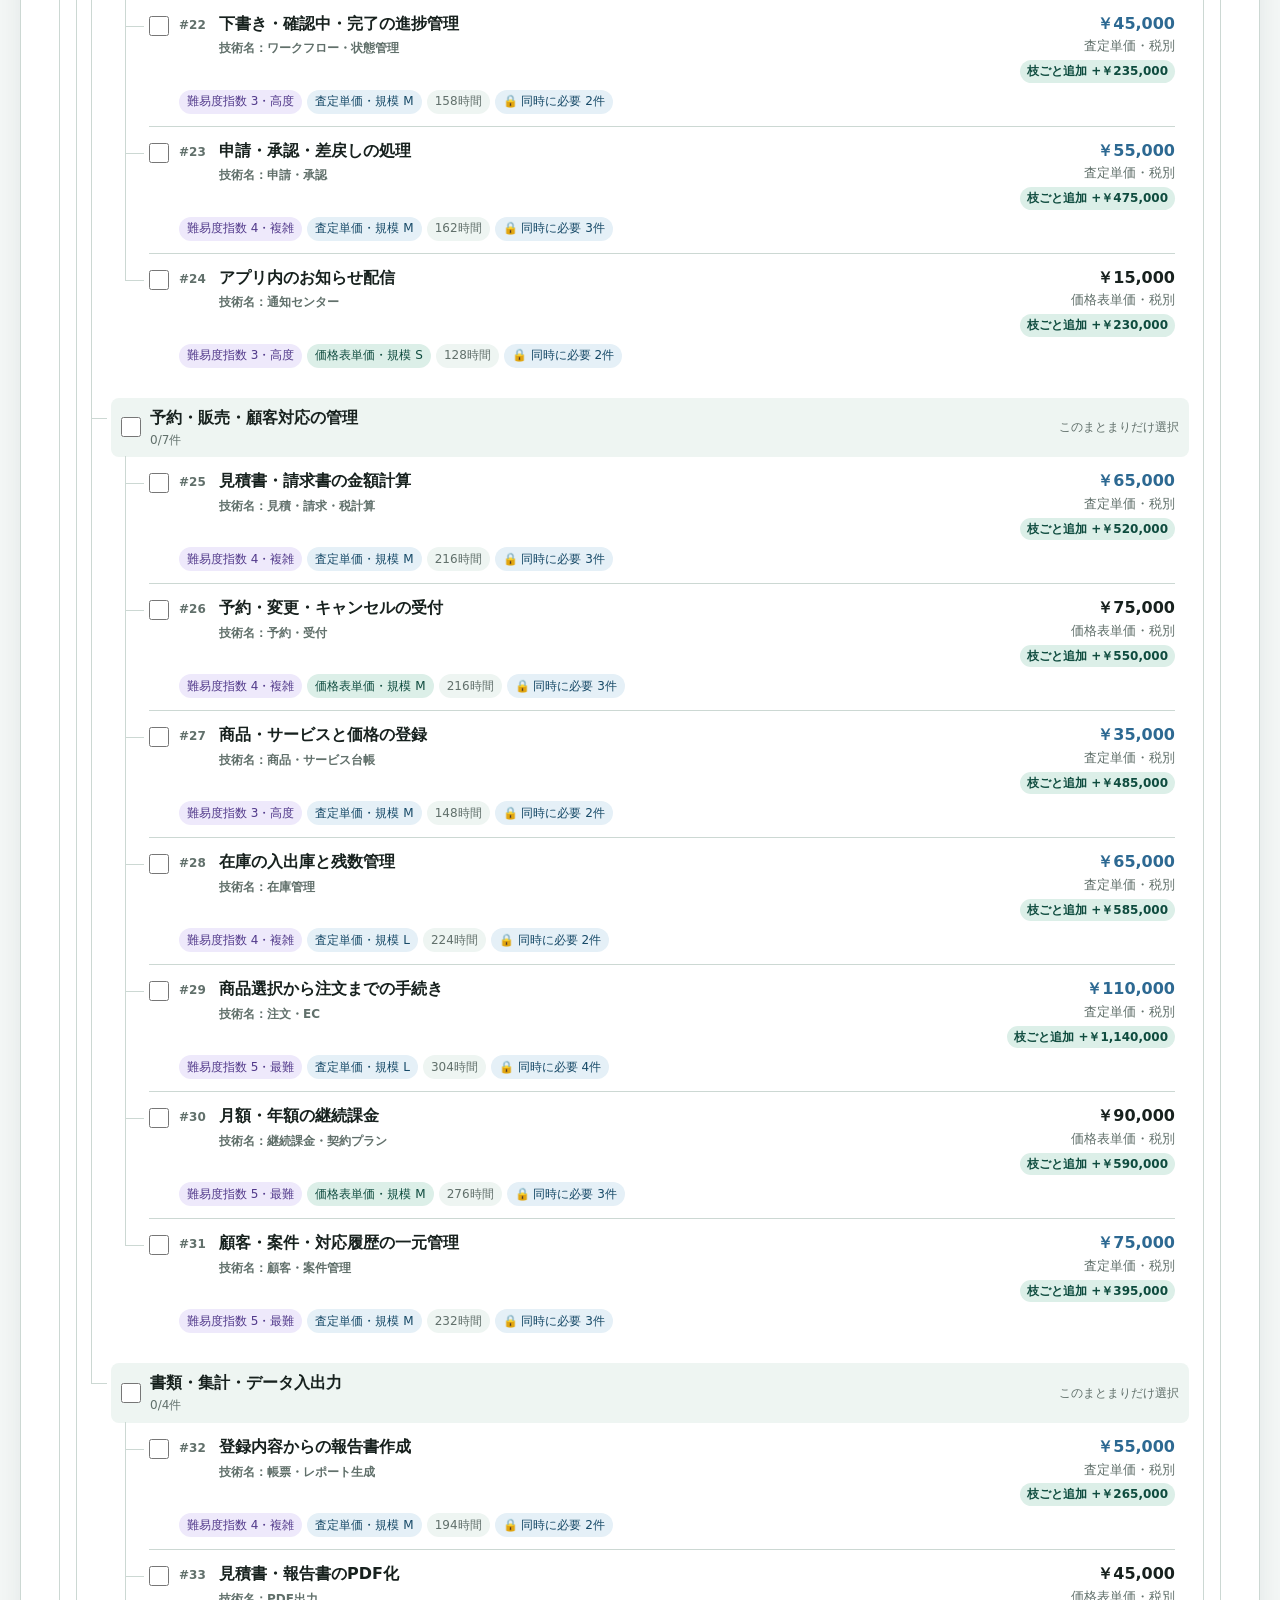
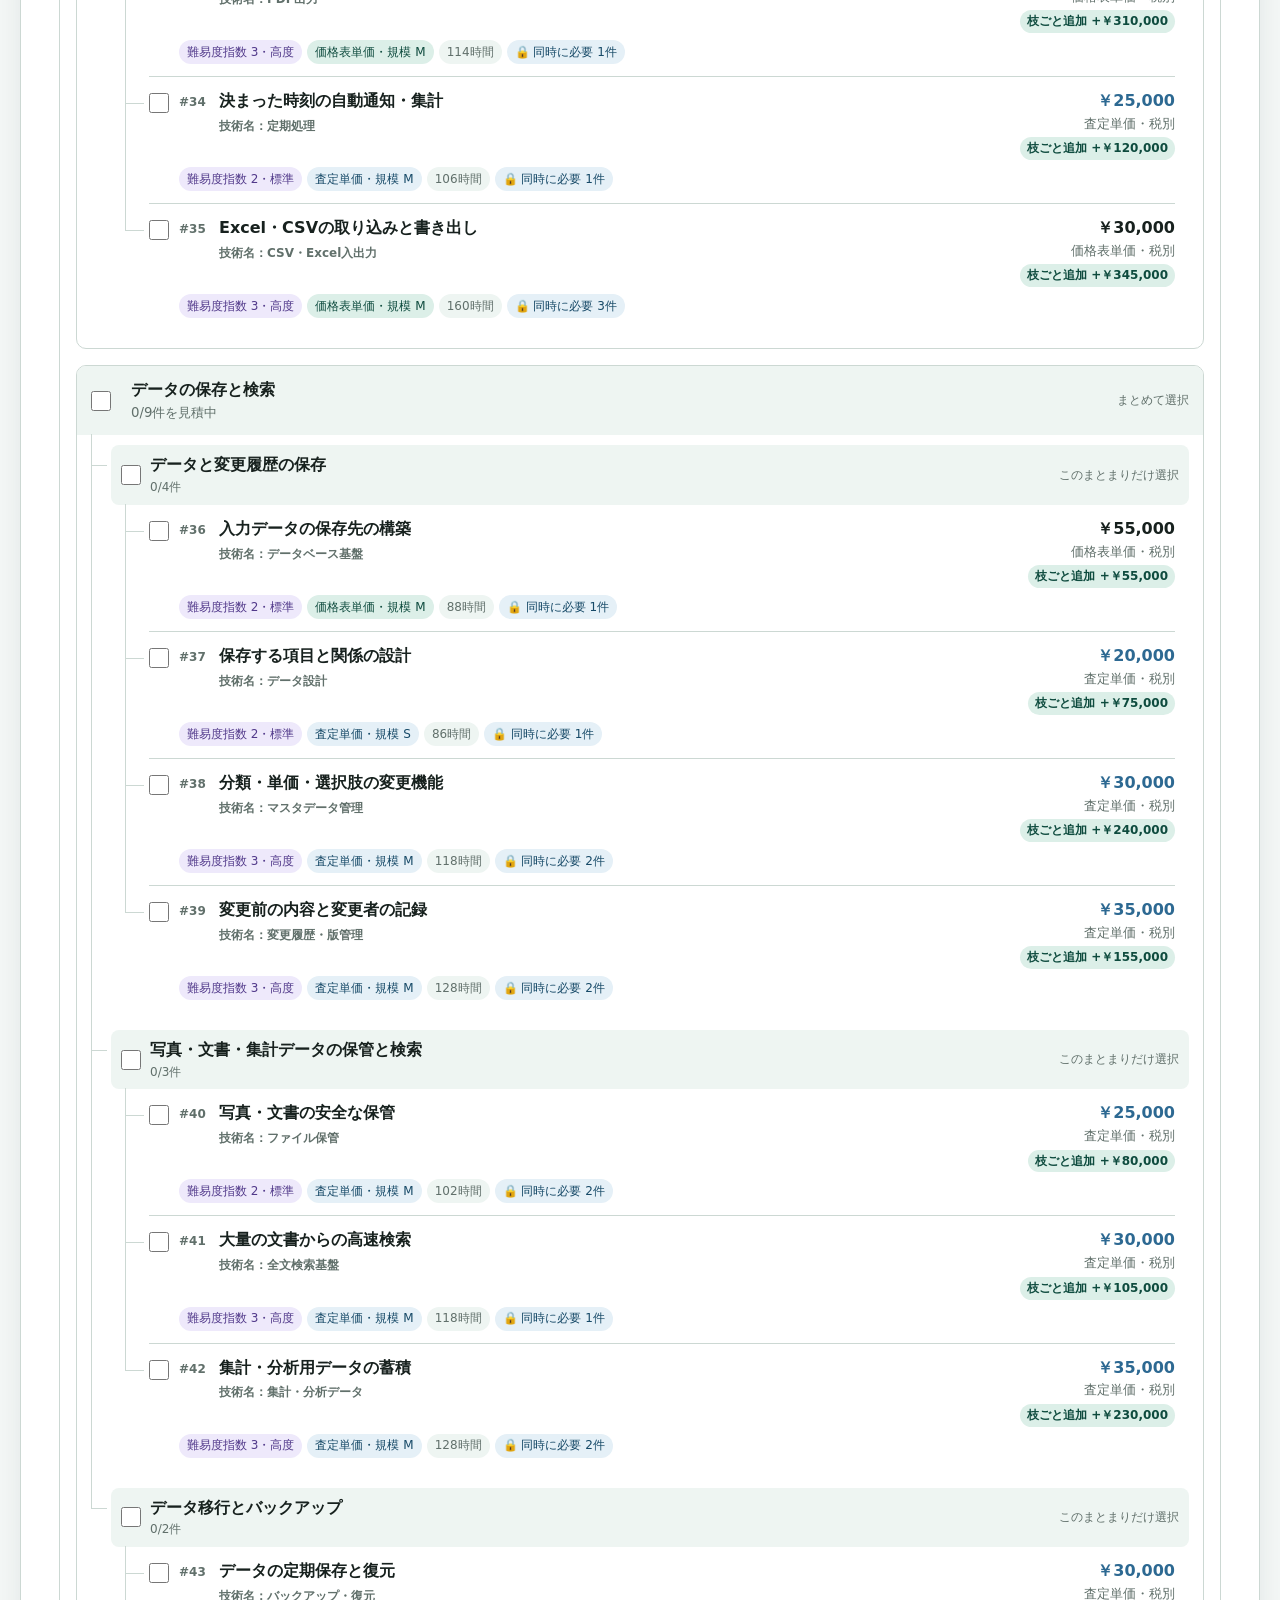
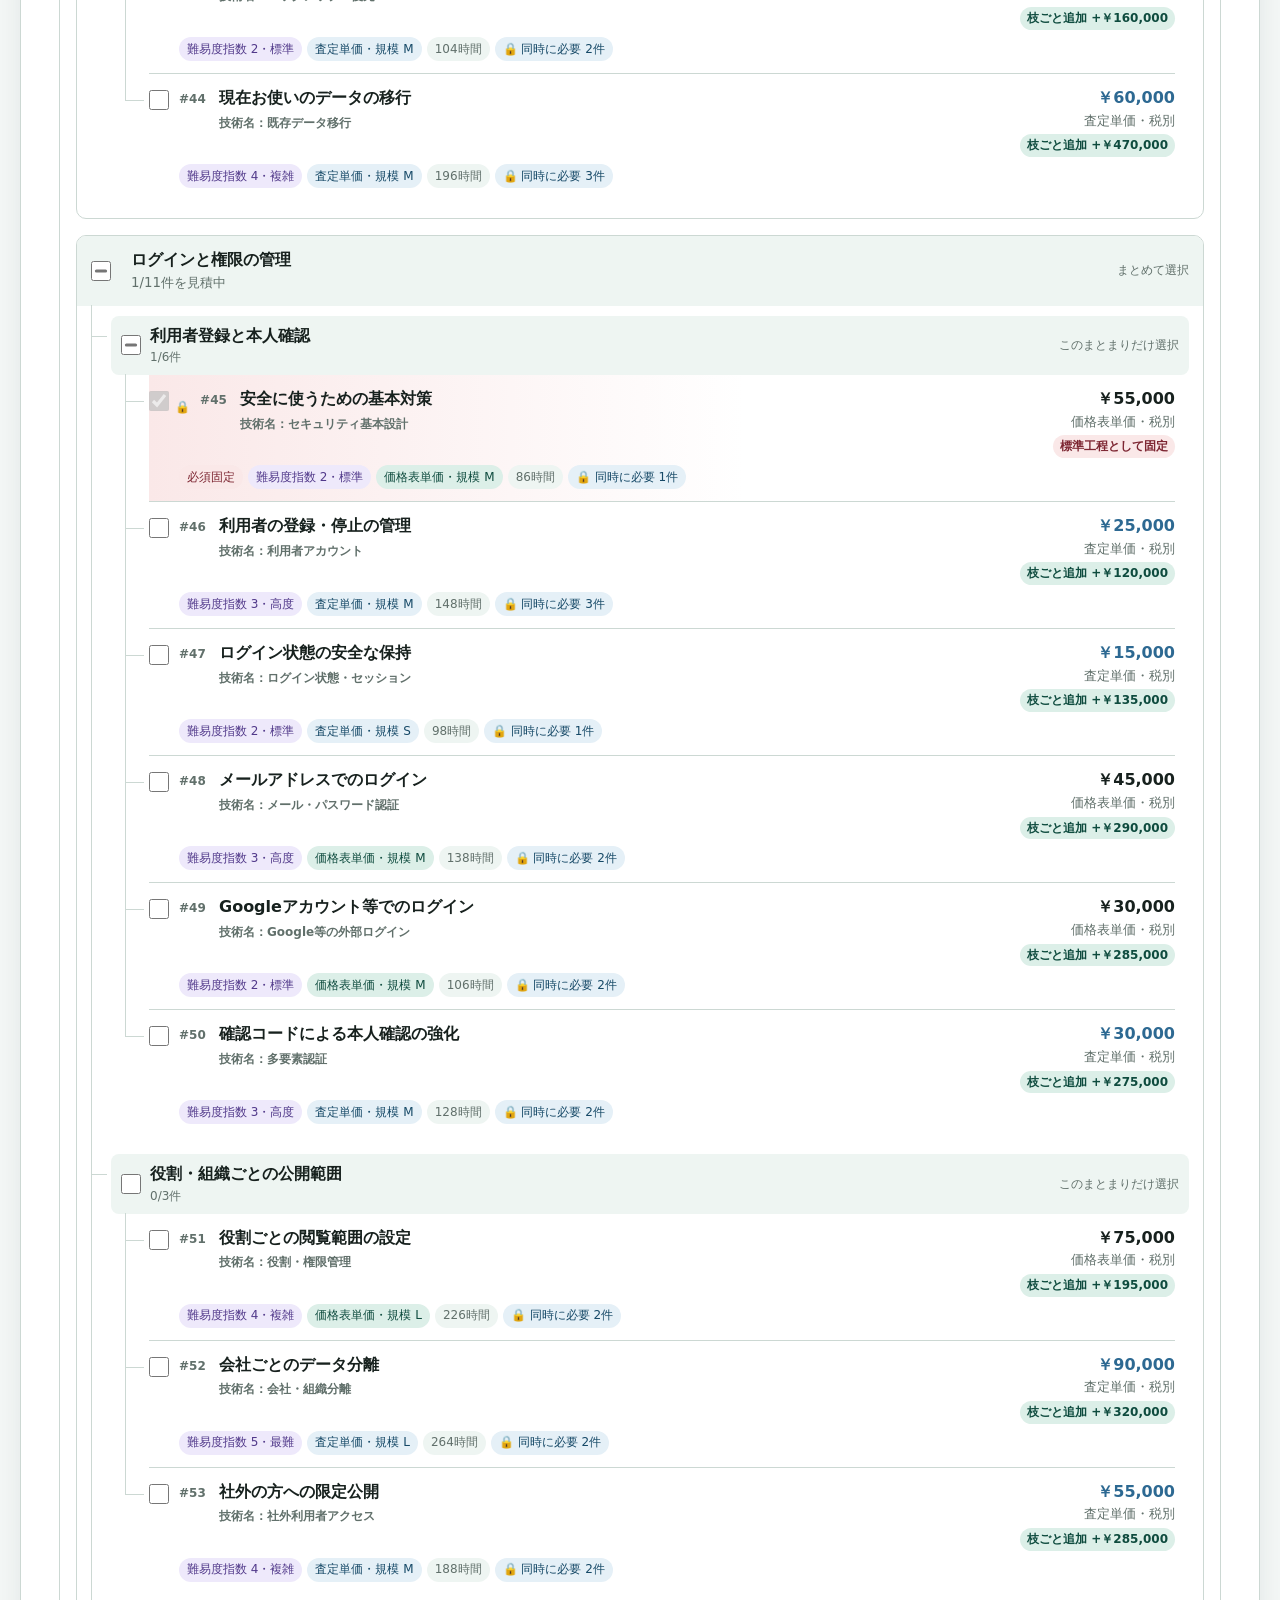
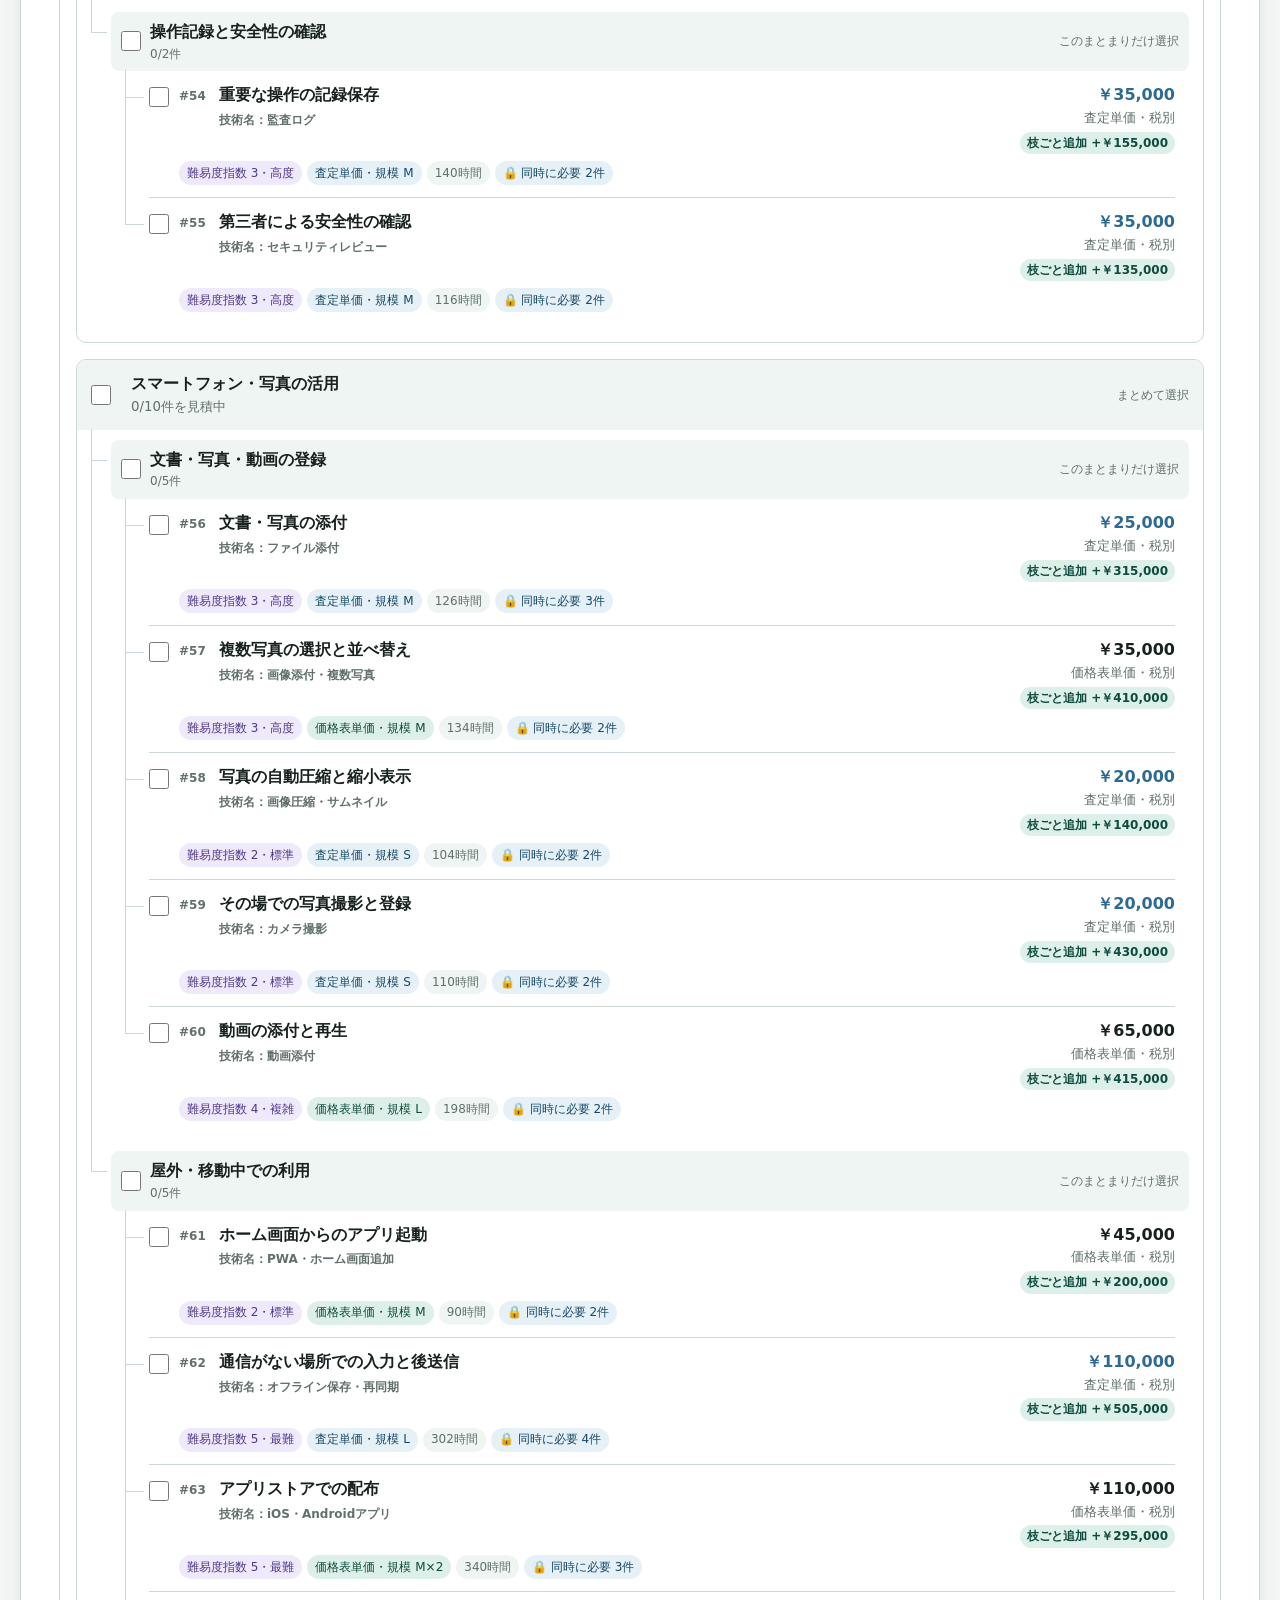
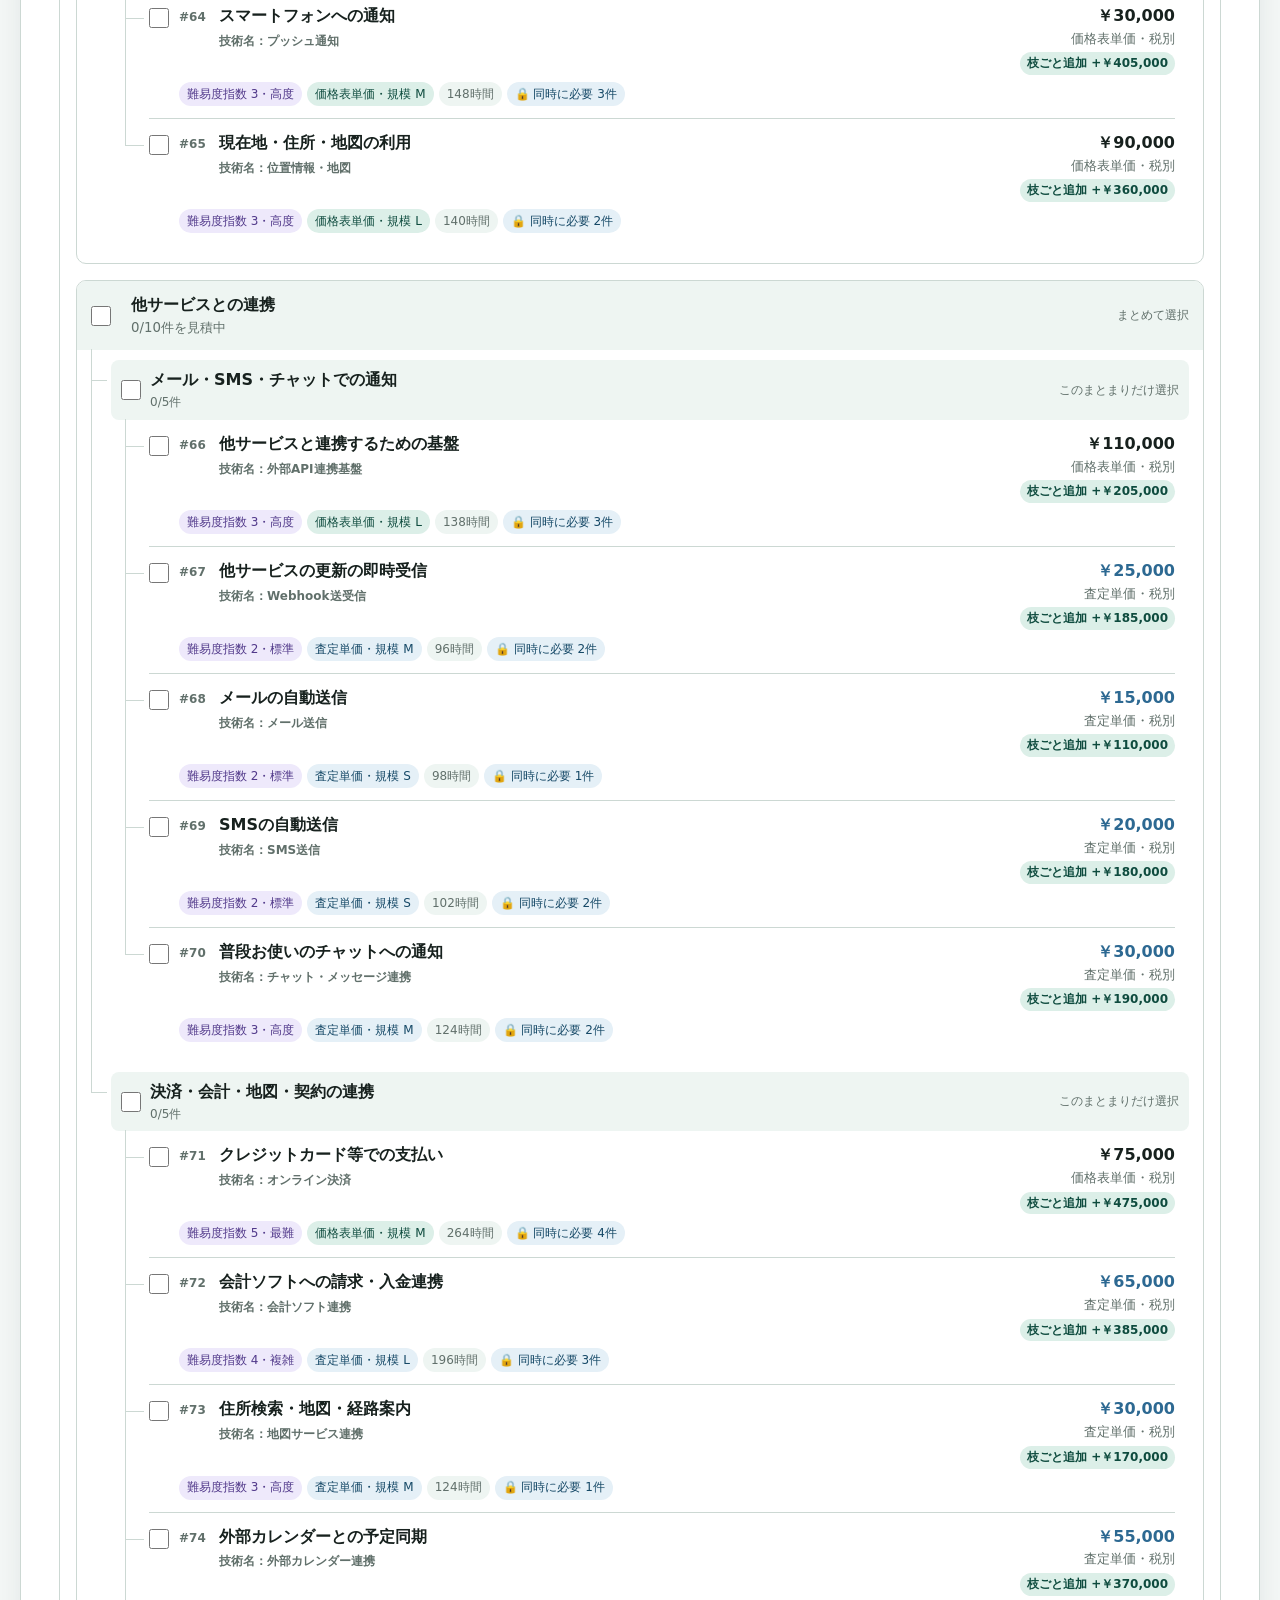
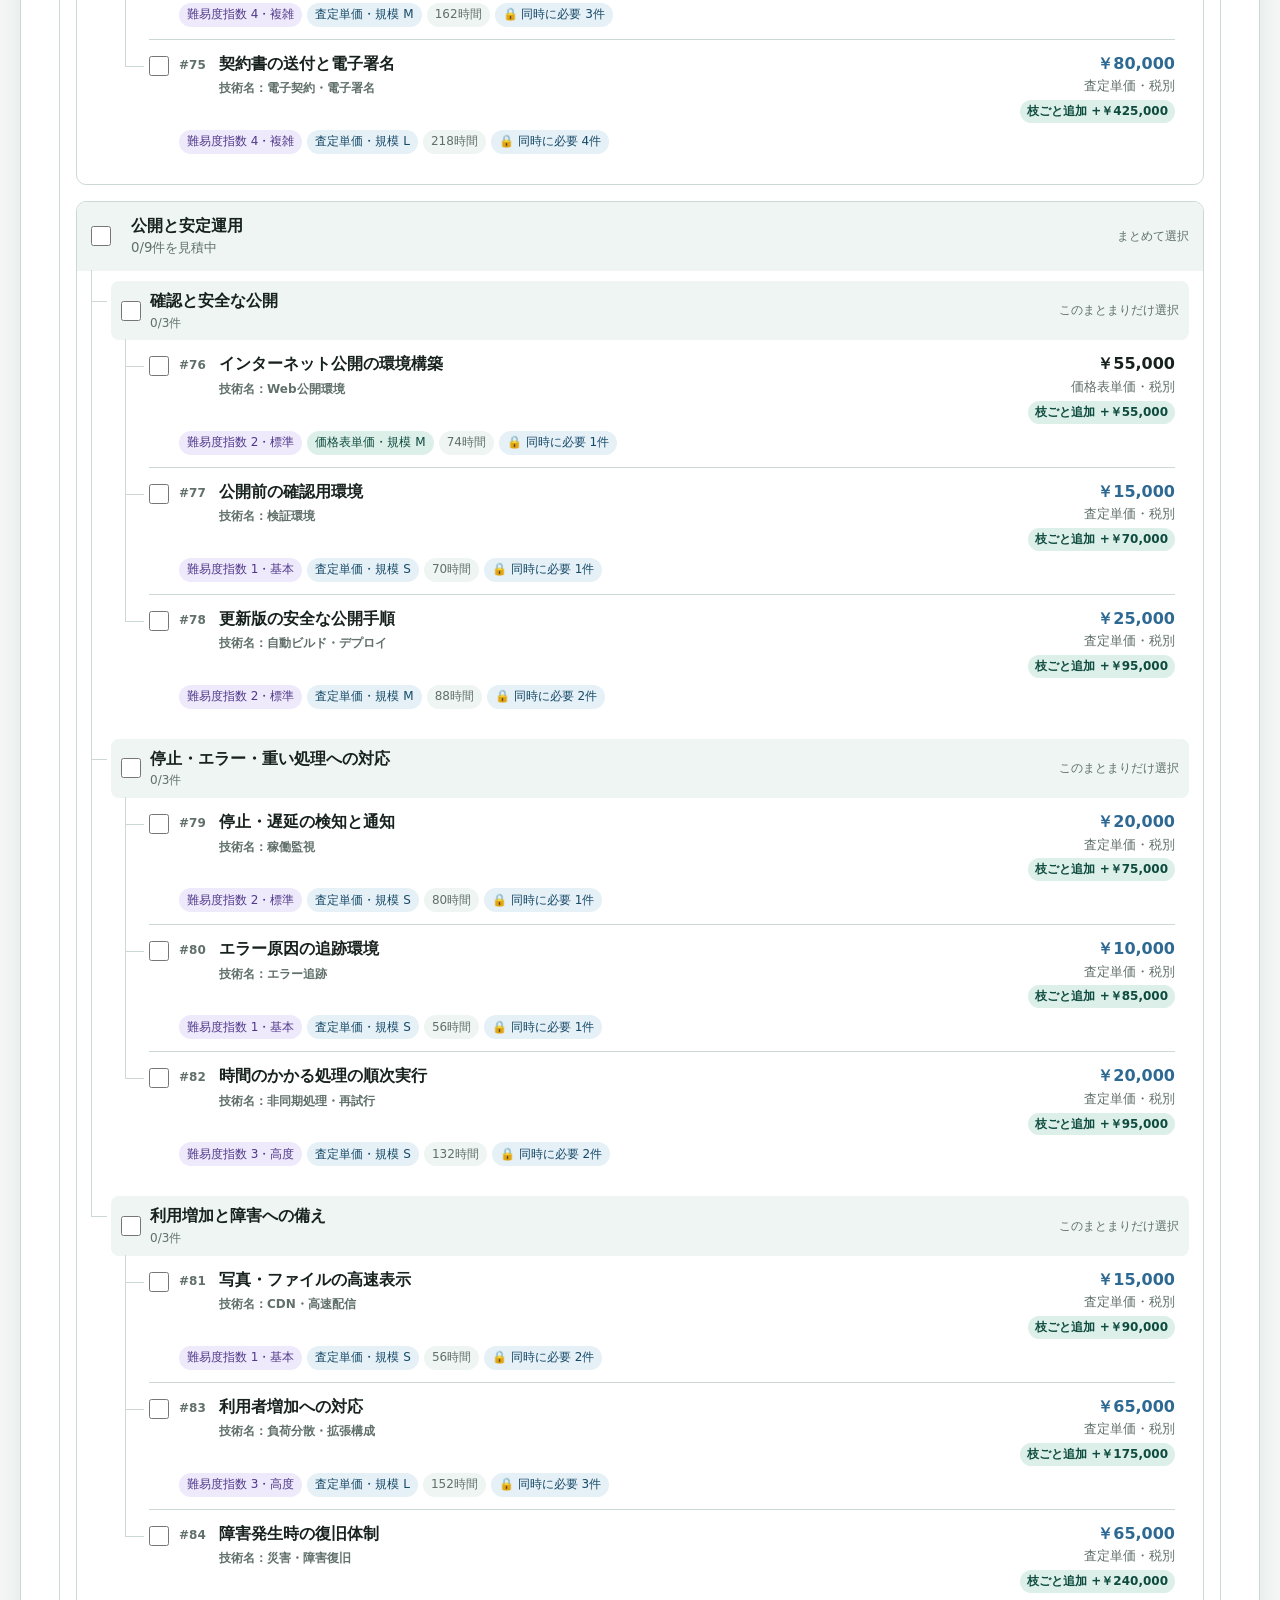
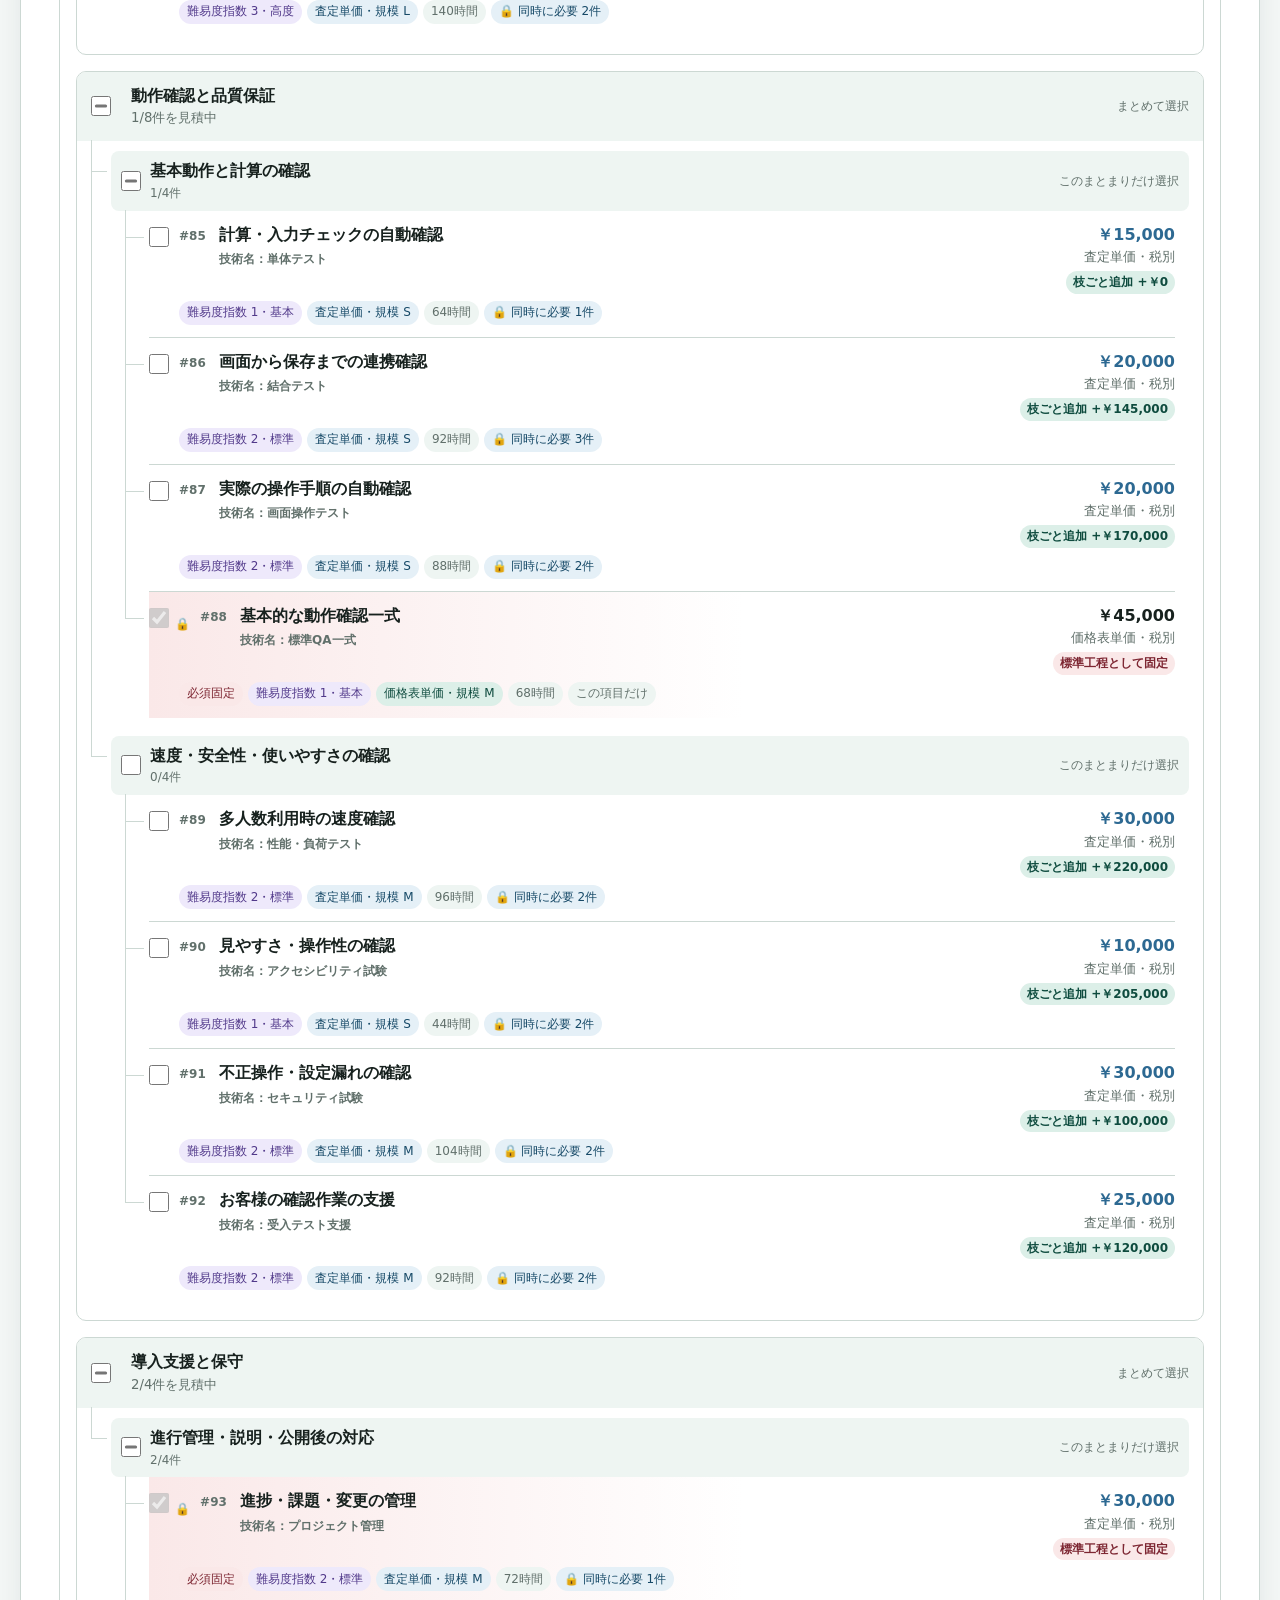
==== commit 8e8d7c54: "Write the labels the way a salesperson would say them out loud Every line the customer sees was writ" ====
--- a/index.html
+++ b/index.html
@@ -12,7 +12,7 @@
     <div>
       <p class="eyebrow">非エンジニア向け・商談支援</p>
       <h1>開発見積ナビ</h1>
-      <p class="subtitle">やりたいことをチェックすると、必要な作業と概算費用がその場で出ます。</p>
+      <p class="subtitle">必要な機能を選ぶと、作業内容と概算費用がその場で表示されます。</p>
     </div>
     <div class="header-fields">
       <label>
@@ -24,7 +24,7 @@
         <output class="fixed-field">中小規模システム会社</output>
       </label>
       <label>
-        <span>商談相手名（印刷用・任意）</span>
+        <span>お客様名（印刷用・任意）</span>
         <input id="customer-name" type="text" maxlength="80" placeholder="例：株式会社〇〇">
       </label>
       <label>
@@ -33,7 +33,7 @@
       </label>
       <label class="persistence-toggle">
         <input id="auto-save" type="checkbox">
-        <span><strong>この端末に自動保存</strong><small>共有PCではオフのまま使用してください。案件保存はJSONをダウンロードします。</small></span>
+        <span><strong>この端末に自動保存</strong><small>共有パソコンではオフのままご使用ください。案件の保存はファイルのダウンロードで行います。</small></span>
       </label>
     </div>
   </header>
@@ -48,14 +48,14 @@
         <div class="sticky-total-amount">
           <span id="sticky-summary-count">0項目</span>
           <strong id="sticky-summary-cost">￥0</strong>
-          <small id="sticky-summary-note">参考概算・消費税別／年間保守別途</small>
+          <small id="sticky-summary-note">概算・消費税別／年間保守費は別途</small>
         </div>
       </section>
 
       <div class="phase-intro">
         <div>
           
-          <h2 id="estimate-heading">やりたいことをチェックして見積を作る</h2>
+          <h2 id="estimate-heading">必要な機能を選んで見積を作る</h2>
           <p>チェックの変更はその場で金額へ反映されます。表示金額は参考概算・消費税別です。上のまとまりを外すと、その下もまとめて外れます。</p>
         </div>
         <div class="action-row">
@@ -69,9 +69,9 @@
 
       <section class="summary-grid" aria-label="見積概要" aria-live="polite">
         <article><span>見積に含む項目</span><strong id="summary-count">0件</strong><small id="summary-count-detail">選択0・一緒に必要0</small></article>
-        <article><span>参考作業時間</span><strong id="summary-hours">0時間</strong><small id="summary-months">価格には反映しない参考値</small></article>
-        <article><span>相対参考単価合計（消費税別）</span><strong id="summary-cost">￥0</strong><small id="summary-price-note">原本単価と査定単価の合計</small></article>
-        <article><span>想定期間</span><strong id="summary-duration">0か月</strong><small id="summary-team">体制換算</small></article>
+        <article><span>参考作業時間</span><strong id="summary-hours">0時間</strong><small id="summary-months">金額の算出には使用していません</small></article>
+        <article><span>概算金額（消費税別）</span><strong id="summary-cost">￥0</strong><small id="summary-price-note">価格表対応分と査定分の合計</small></article>
+        <article><span>想定期間</span><strong id="summary-duration">0か月</strong><small id="summary-team">3〜4名で並行作業した場合</small></article>
       </section>
 
       <section id="pricing-review-warning" class="pricing-review-warning" aria-live="polite" hidden>
@@ -80,8 +80,8 @@
 
       <section class="difficulty-scale" aria-labelledby="difficulty-scale-heading">
         <div>
-          <p class="step">金額とは別の比較軸</p>
-          <h3 id="difficulty-scale-heading">難易度指数（価格は変更しません）</h3>
+          <p class="step">金額とは別の比較指標</p>
+          <h3 id="difficulty-scale-heading">難易度の目安（金額には影響しません）</h3>
           <p>通常APPで基本になる要件定義・情報設計・ワイヤー等を指数1とし、状態数、整合性、外部連携、失敗時の影響が増えるほど指数を上げます。</p>
         </div>
         <ol>
@@ -89,16 +89,16 @@
           <li><strong>指数2</strong><span>標準</span></li>
           <li><strong>指数3</strong><span>高度</span></li>
           <li><strong>指数4</strong><span>複雑</span></li>
-          <li><strong>指数5</strong><span>最難</span></li>
+          <li><strong>指数5</strong><span>最高難度</span></li>
         </ol>
-        <small>この指数は比較・説明用です。現在の固定単価、原本単価、査定単価のいずれも変更しません。</small>
+        <small>この指標は説明・比較のためのもので、金額には一切影響しません。</small>
       </section>
 
       <section class="print-document-meta" aria-label="見積書情報">
         <h2>開発費用 参考概算書</h2>
         <dl>
           <div><dt>案件名</dt><dd id="print-project-name">—</dd></div>
-          <div><dt>商談相手名</dt><dd id="print-customer-name">—</dd></div>
+          <div><dt>宛先</dt><dd id="print-customer-name">—</dd></div>
           <div><dt>発行者</dt><dd id="print-issuer-name">—</dd></div>
           <div><dt>見積番号</dt><dd id="print-estimate-number">—</dd></div>
           <div><dt>作成日</dt><dd id="print-created-at">—</dd></div>
@@ -108,19 +108,19 @@
       </section>
 
       <section id="impact-panel" class="impact-panel" aria-live="polite">
-        <strong>やりたいことのチェックを変更してください。</strong>
-        <span>追加・削減される金額と、一緒に必要になる作業を表示します。</span>
+        <strong>機能の選択を変更してください。</strong>
+        <span>増減する金額と、同時に必要になる作業を表示します。</span>
       </section>
 
       <section class="tree-guide">
-        <div><span class="tree-symbol selectable">✓</span><strong>選べる項目</strong><small>チェックで見積へ追加・解除</small></div>
-        <div><span class="tree-symbol mandatory">🔒</span><strong>必須固定</strong><small>標準APP開発で常に発生する工程</small></div>
-        <div><span class="tree-symbol locked">🔒</span><strong>一緒に必要</strong><small>選んだ項目に必要な間は自動で残る</small></div>
-        <div><span class="tree-symbol shared">●</span><strong>他でも使用</strong><small>複数箇所で使っても一度だけ計上</small></div>
+        <div><span class="tree-symbol selectable">✓</span><strong>選択できる項目</strong><small>チェックを入れると見積に追加されます</small></div>
+        <div><span class="tree-symbol mandatory">🔒</span><strong>必須固定</strong><small>どの案件でも必ず発生する工程</small></div>
+        <div><span class="tree-symbol locked">🔒</span><strong>自動追加</strong><small>選んだ項目に必要なため自動で含まれます</small></div>
+        <div><span class="tree-symbol shared">●</span><strong>共通項目</strong><small>複数の機能で使う場合も1回のみ計上</small></div>
       </section>
 
       <div class="feature-toolbar">
-        <label><span>やりたいことを検索</span><input id="feature-search" type="search" placeholder="例：写真、承認、PDF"></label>
+        <label><span>機能名で検索</span><input id="feature-search" type="search" placeholder="例：写真、承認、PDF"></label>
         <label class="toggle-label"><input id="selected-only" type="checkbox"><span>選択中だけ表示</span></label>
         <button id="open-custom-dialog" type="button" class="primary">この案件だけの項目を追加</button>
       </div>
@@ -128,7 +128,7 @@
       <div class="estimate-workspace">
         <section class="function-tree-panel" aria-labelledby="function-tree-heading">
           <div class="panel-heading">
-            <div><p class="step">チェック操作</p><h3 id="function-tree-heading">やりたいこと別見積ツリー</h3></div>
+            <div><p class="step">チェック操作</p><h3 id="function-tree-heading">機能別の見積ツリー</h3></div>
             <small>大きなまとまり → 個別項目</small>
           </div>
           <div id="feature-tree" class="feature-tree"></div>
@@ -154,8 +154,8 @@
         <p class="table-note">作業時間は期間検討用の参考値です。価格は工数計算ではなく、下表の機能別固定単価を使用します。</p>
         <div class="table-wrap"><table id="role-table"><caption class="sr-only">担当作業別の参考工数</caption><thead><tr><th>作業</th><th>時間</th></tr></thead><tbody></tbody></table></div>
 
-        <h3>機能別価格マスタ明細</h3>
-        <p class="table-note">原本対応34項目と査定62項目を基準値とし、提示価格は基準値へ一律の縮小率を掛けて5,000円単位に丸めた値です。項目ごとの個別値引きはしていません。難易度指数は金額を変更しない、説明・比較用の別指標です。</p>
+        <h3>項目別の単価明細</h3>
+        <p class="table-note">価格表に対応する34項目と、規模・難易度・再利用性から査定した62項目を基準値とし、見積単価は基準値に一律の調整率を掛けて5,000円単位に丸めた金額です。項目ごとの個別値引きは行っていません。難易度指数は金額を変更しない、説明・比較用の別指標です。</p>
         <div class="table-wrap"><table id="feature-table"><caption class="sr-only">機能別固定単価の明細（消費税別）</caption><thead><tr><th>項目番号</th><th>状態</th><th>分類</th><th>見積項目</th><th>価格表の対応項目</th><th>難易度指数</th><th>規模</th><th>参考工数</th><th>固定単価（税別）</th></tr></thead><tbody></tbody></table></div>
       </details>
 
@@ -166,7 +166,7 @@
 
   <footer>
     <button id="reset-project" type="button" class="danger">案件を初期化</button>
-    <p>表示金額は、原本単価と補完査定単価を基準値として一律の縮小率を掛けた、消費税別の参考概算です。市場総額や正式見積ではありません。年間保守費は合計の10%前後を目安に別途計上します。</p>
+    <p>表示金額は、価格表対応分と査定分を基準値として一律の調整率を掛けた、消費税別の参考概算です。市場相場や正式見積ではありません。年間保守費は合計の10%前後を目安に別途計上します。</p>
   </footer>
 
   <dialog id="custom-dialog">
@@ -176,15 +176,15 @@
         <button type="button" id="close-custom-dialog" class="icon-button" aria-label="閉じる">×</button>
       </div>
       <div class="custom-grid">
-        <label><span>やりたいこと</span><input id="custom-name" required maxlength="80" placeholder="例：現場ごとに独自の点検表を作りたい"></label>
+        <label><span>項目名</span><input id="custom-name" required maxlength="80" placeholder="例：現場ごとの独自点検表の作成"></label>
         <label><span>分類</span><select id="custom-layer"></select></label>
-        <label><span>相場ベースの一般単価（税別）</span><input id="custom-price" type="number" min="0" step="10000" value="0"><small id="custom-price-converted">提示価格 ￥0（カタログと同じ縮小率を掛けます）</small></label>
+        <label><span>一般的な相場金額（消費税別）</span><input id="custom-price" type="number" min="0" step="10000" value="0"><small id="custom-price-converted">見積単価 ￥0</small></label>
         <label><span>規模</span><select id="custom-price-size"><option value="—">未設定</option><option value="S">S（小）</option><option value="M">M（中）</option><option value="L">L（大）</option></select></label>
         <label class="wide"><span>説明</span><textarea id="custom-description" rows="2" maxlength="240"></textarea></label>
       </div>
       <fieldset><legend>この項目にかかる作業時間（担当ごと）</legend><div id="custom-hours" class="hours-grid"></div></fieldset>
       <fieldset>
-        <legend>一緒に必要になる項目</legend>
+        <legend>同時に必要になる項目</legend>
         <input id="custom-dependency-search" type="search" placeholder="項目名を検索">
         <div id="custom-dependencies" class="dependency-picker"></div>
       </fieldset>
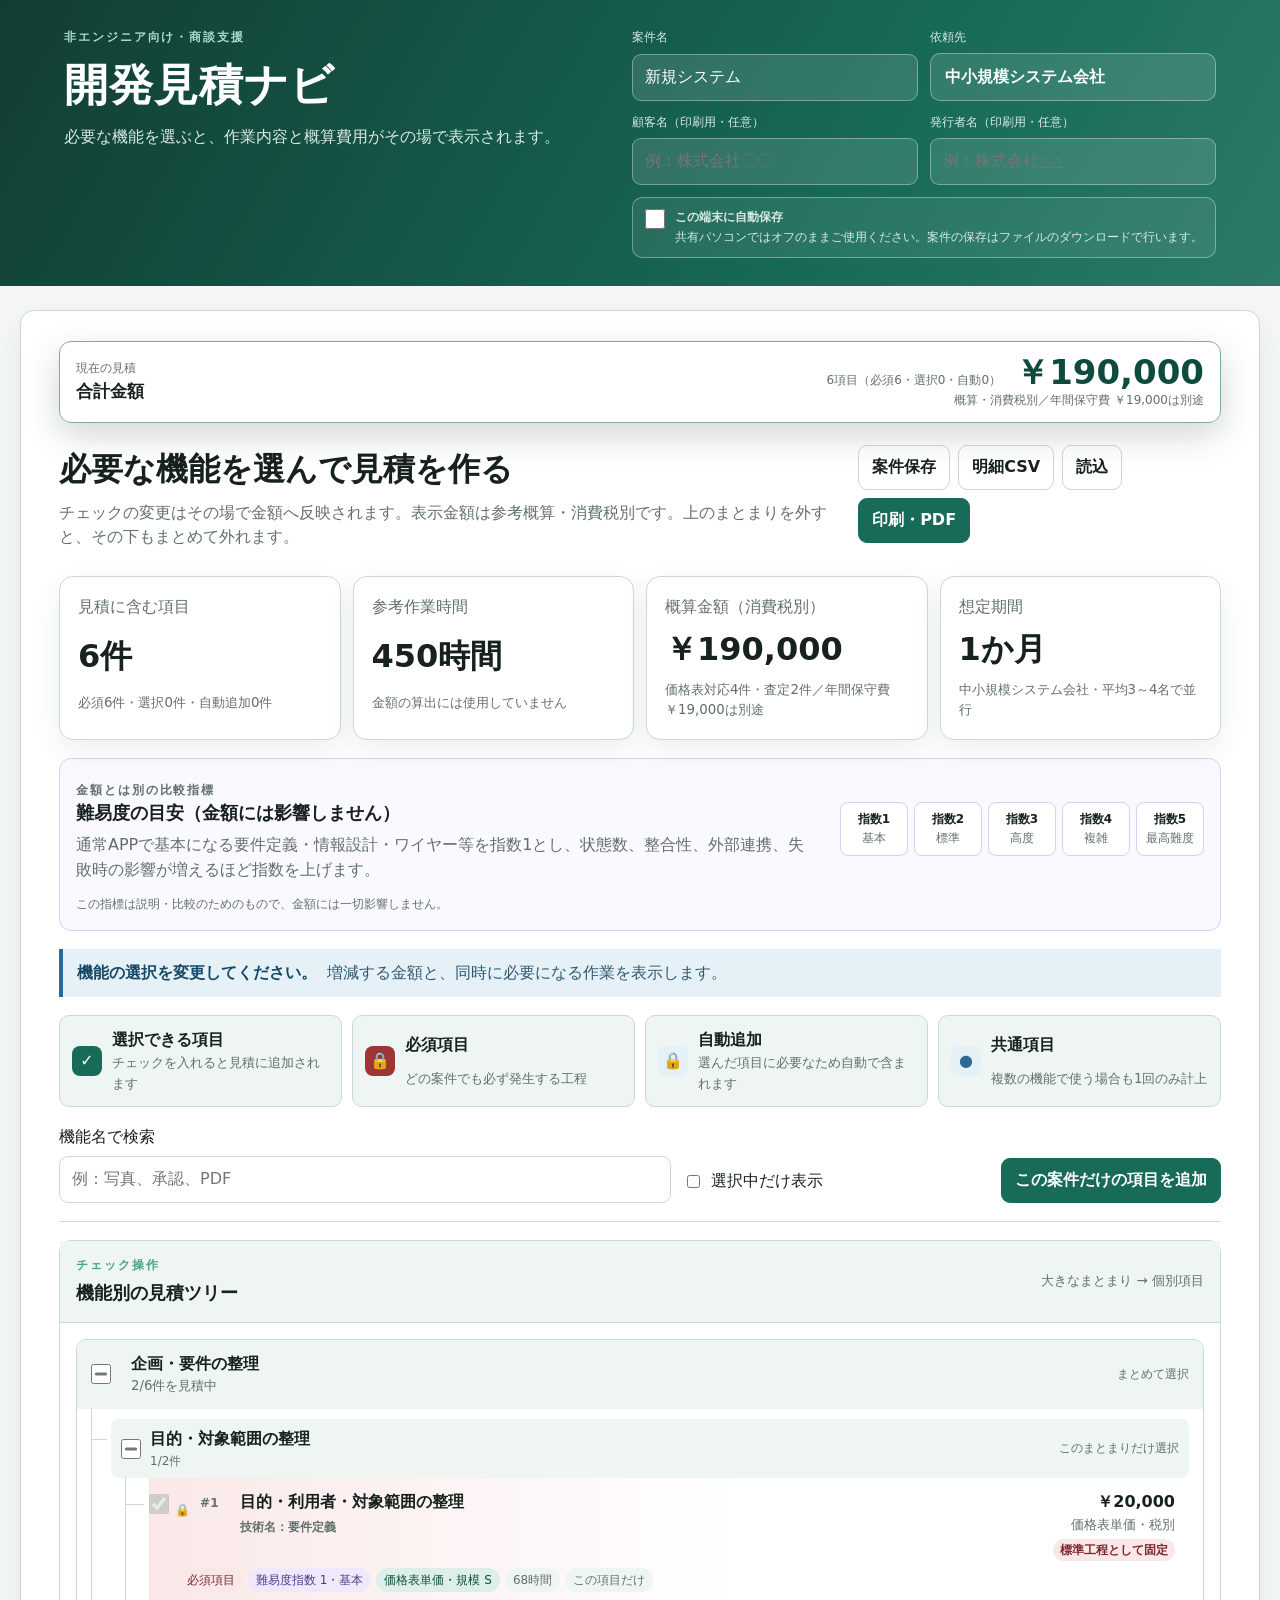
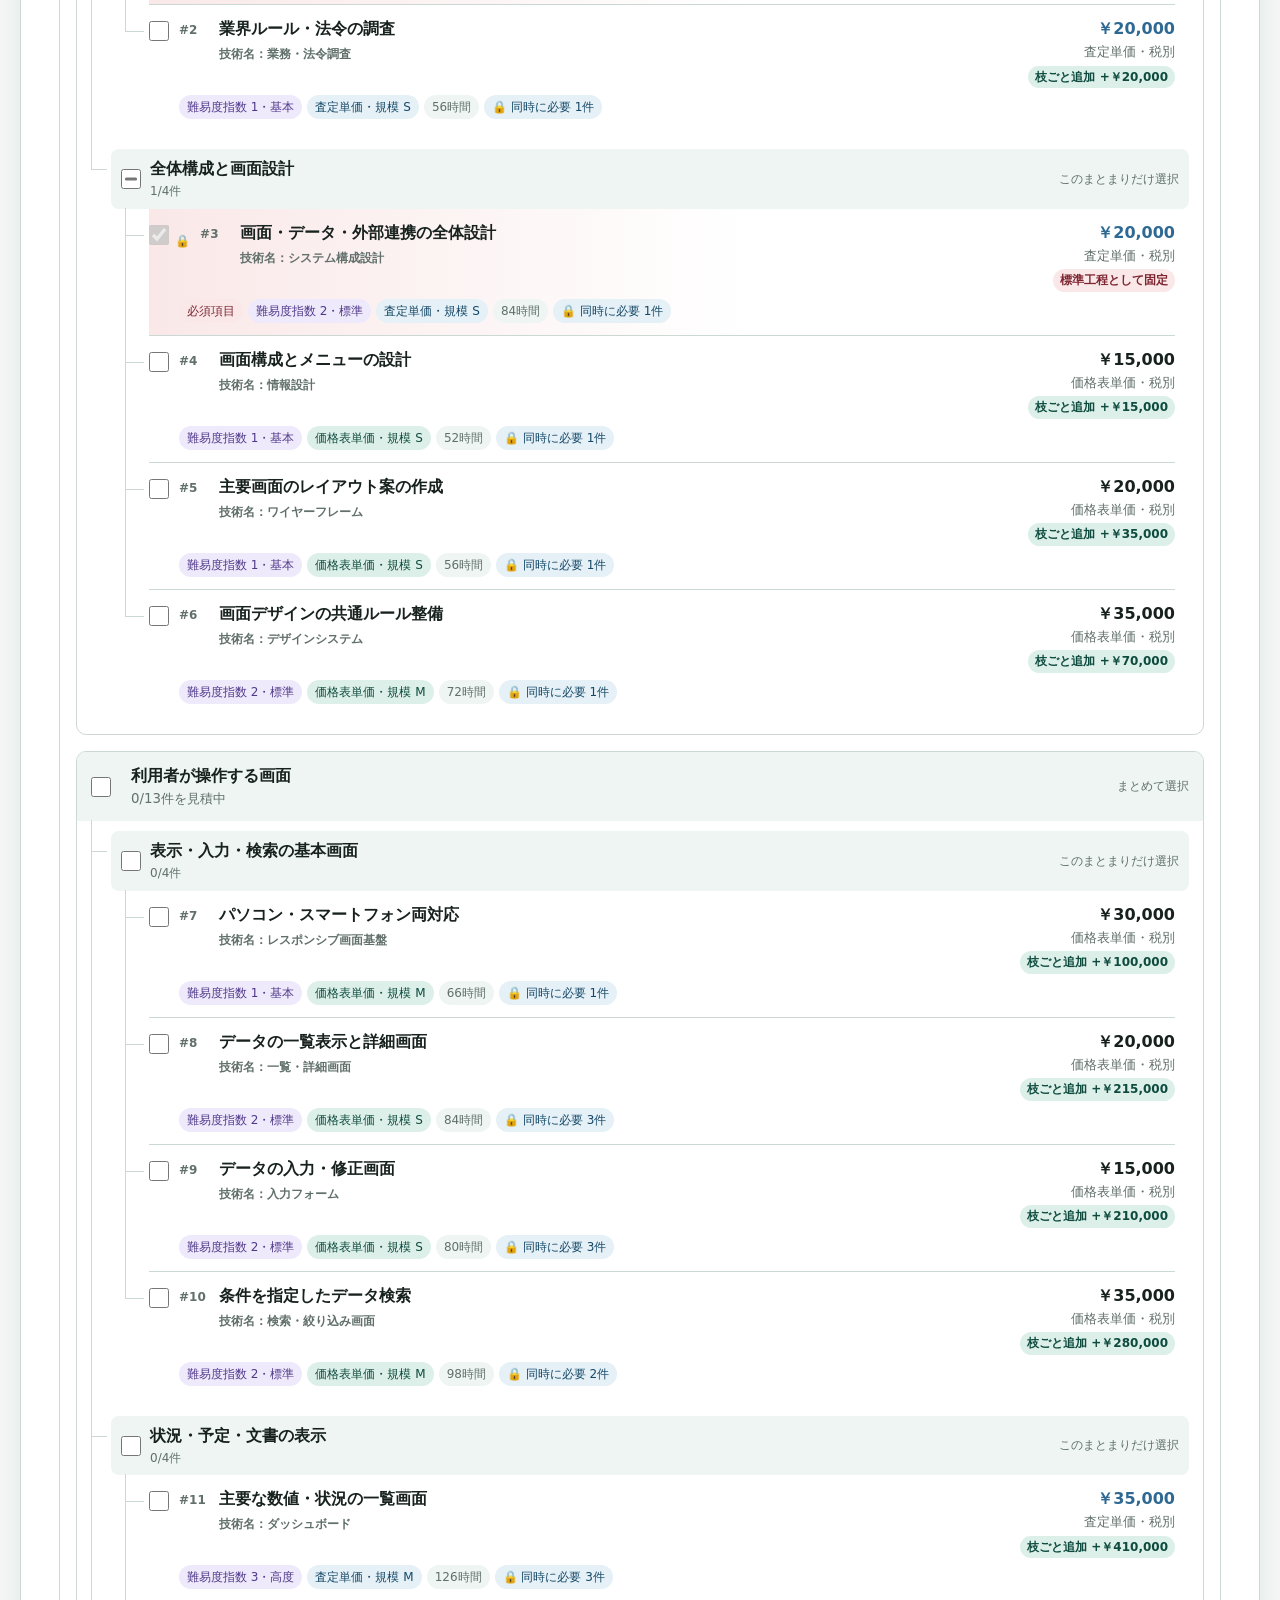
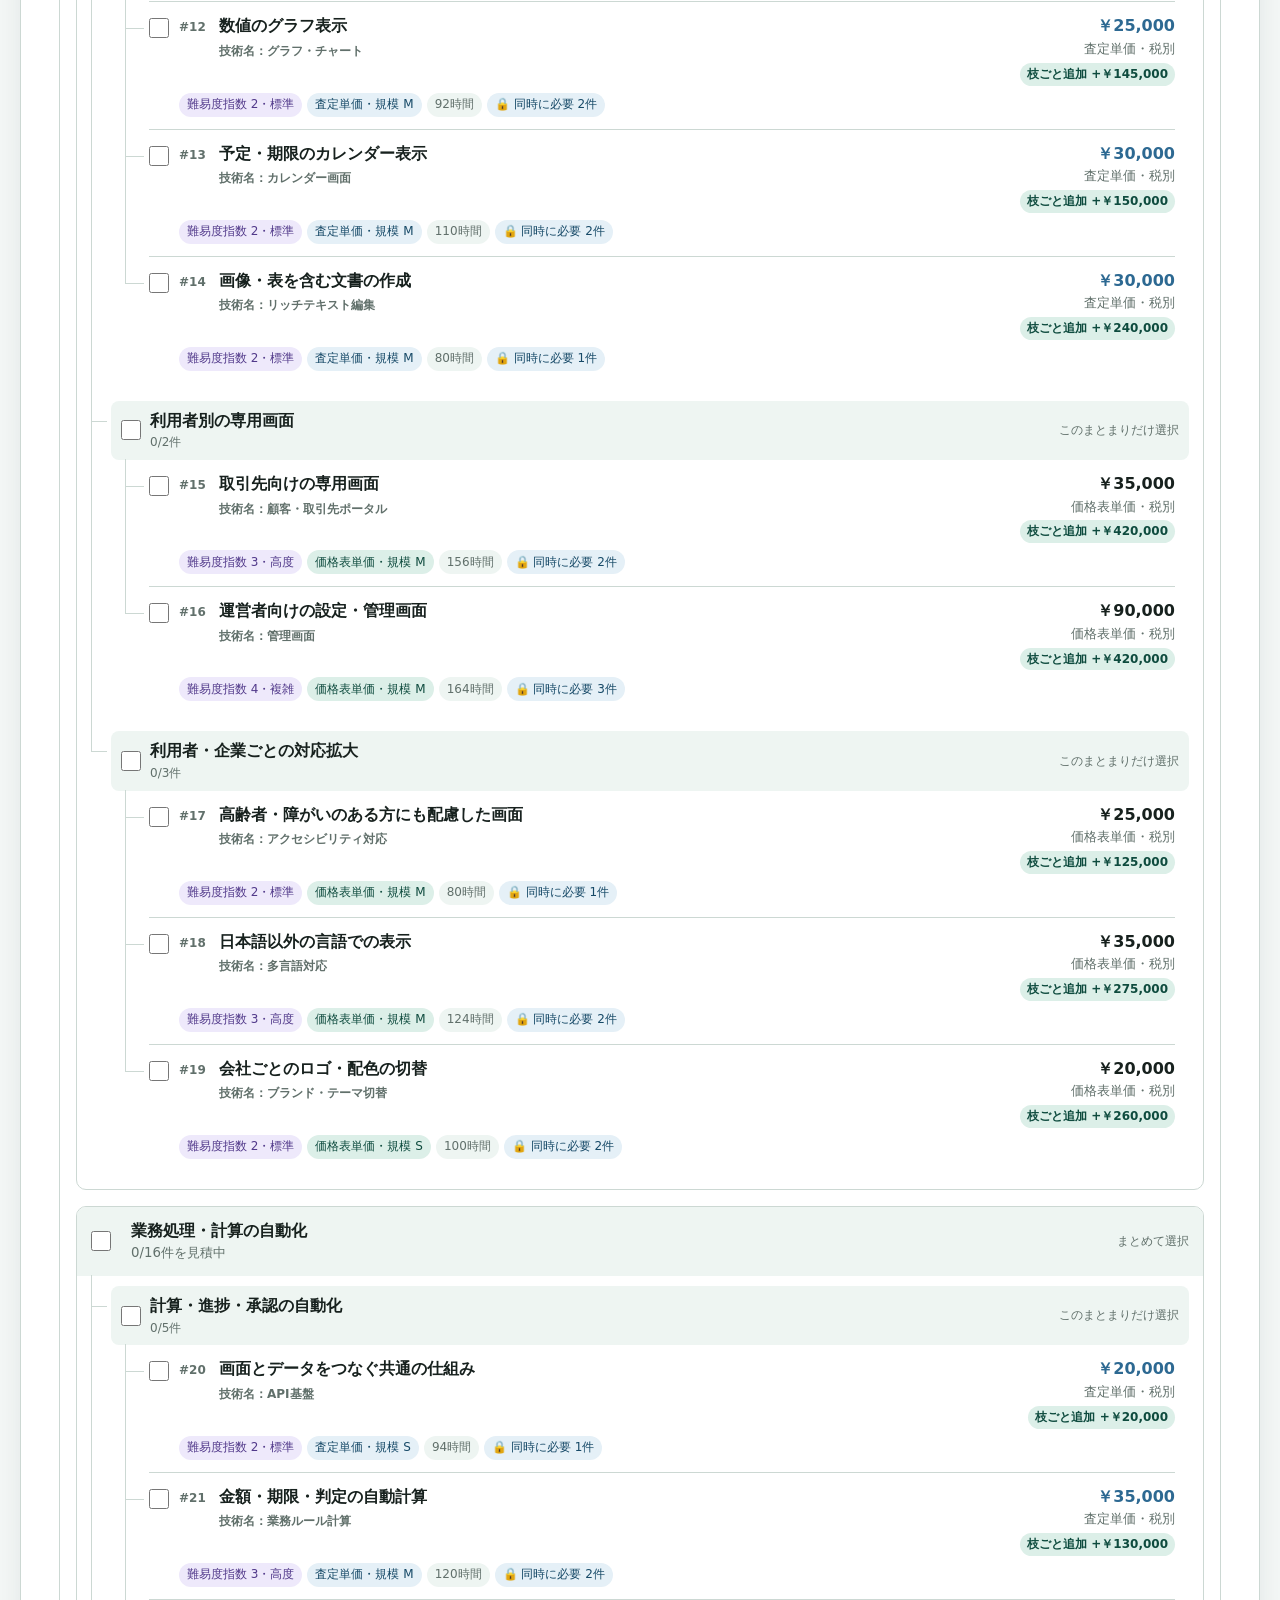
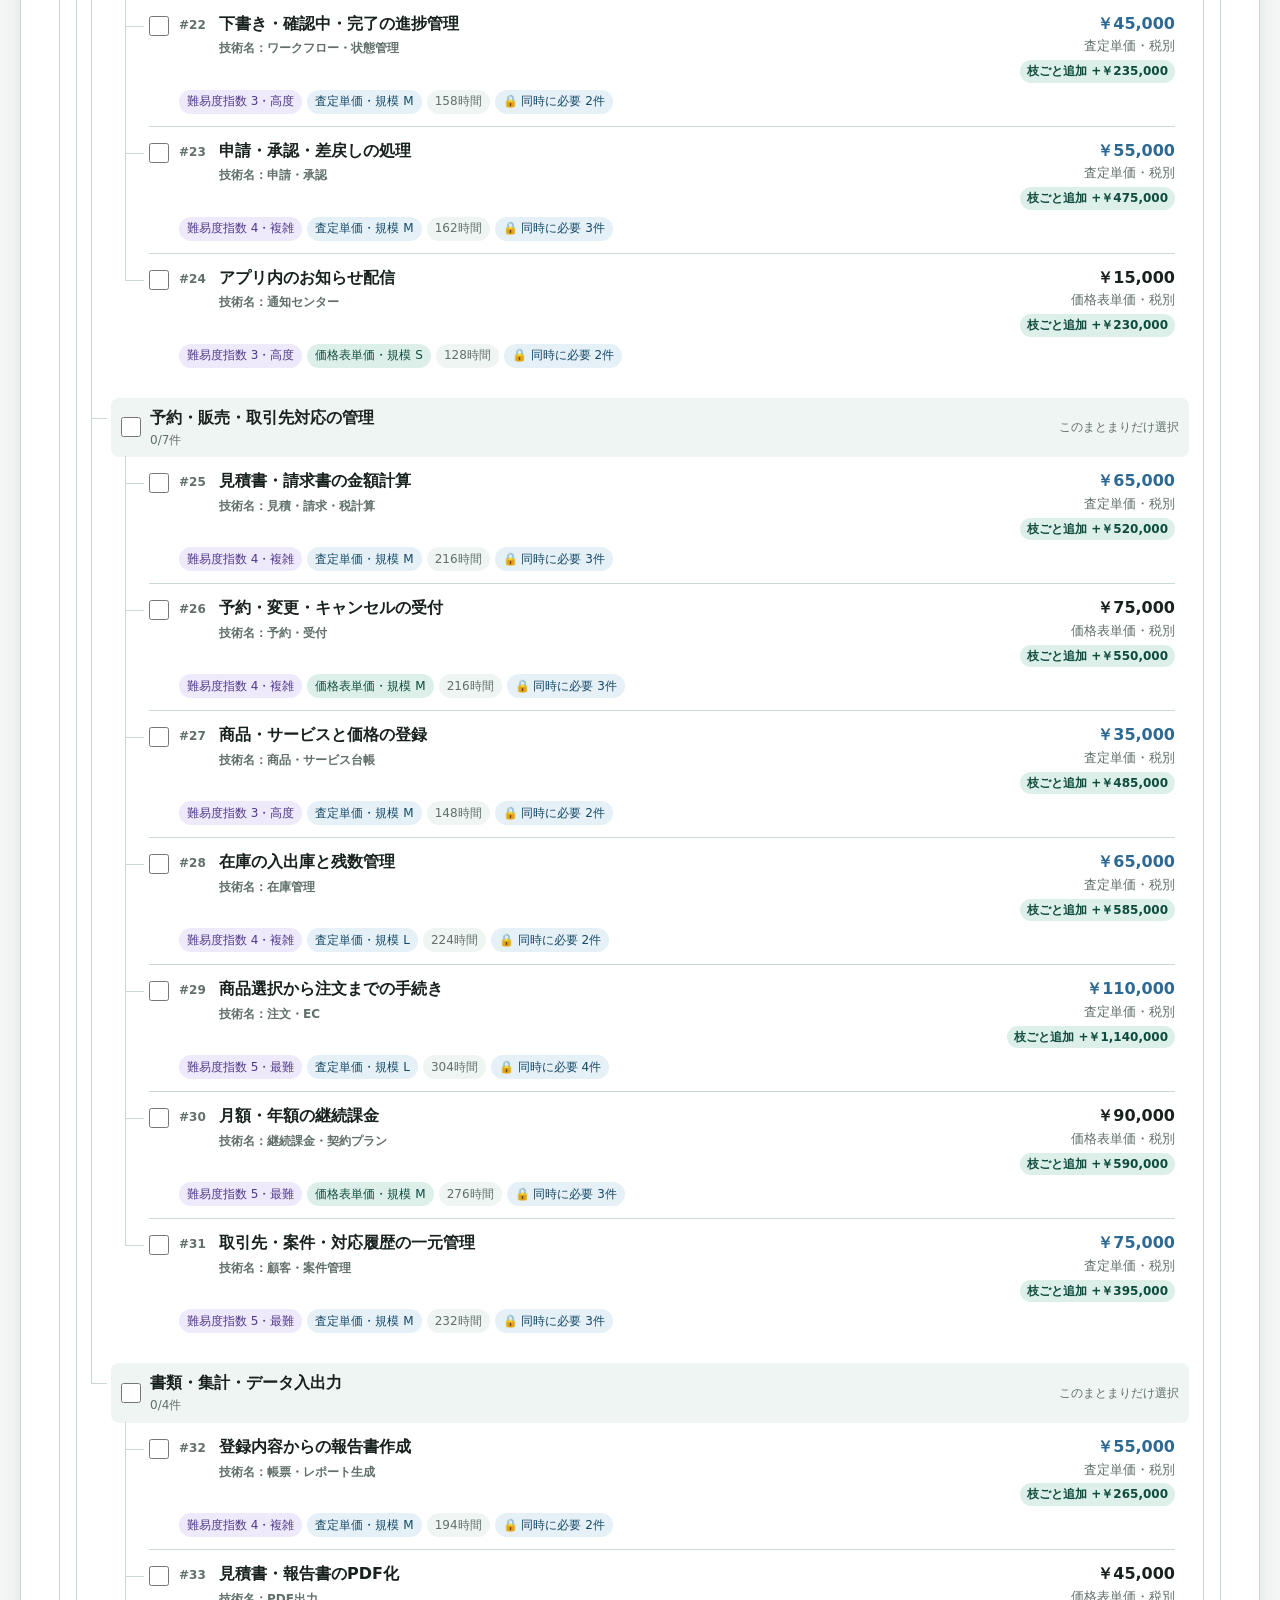
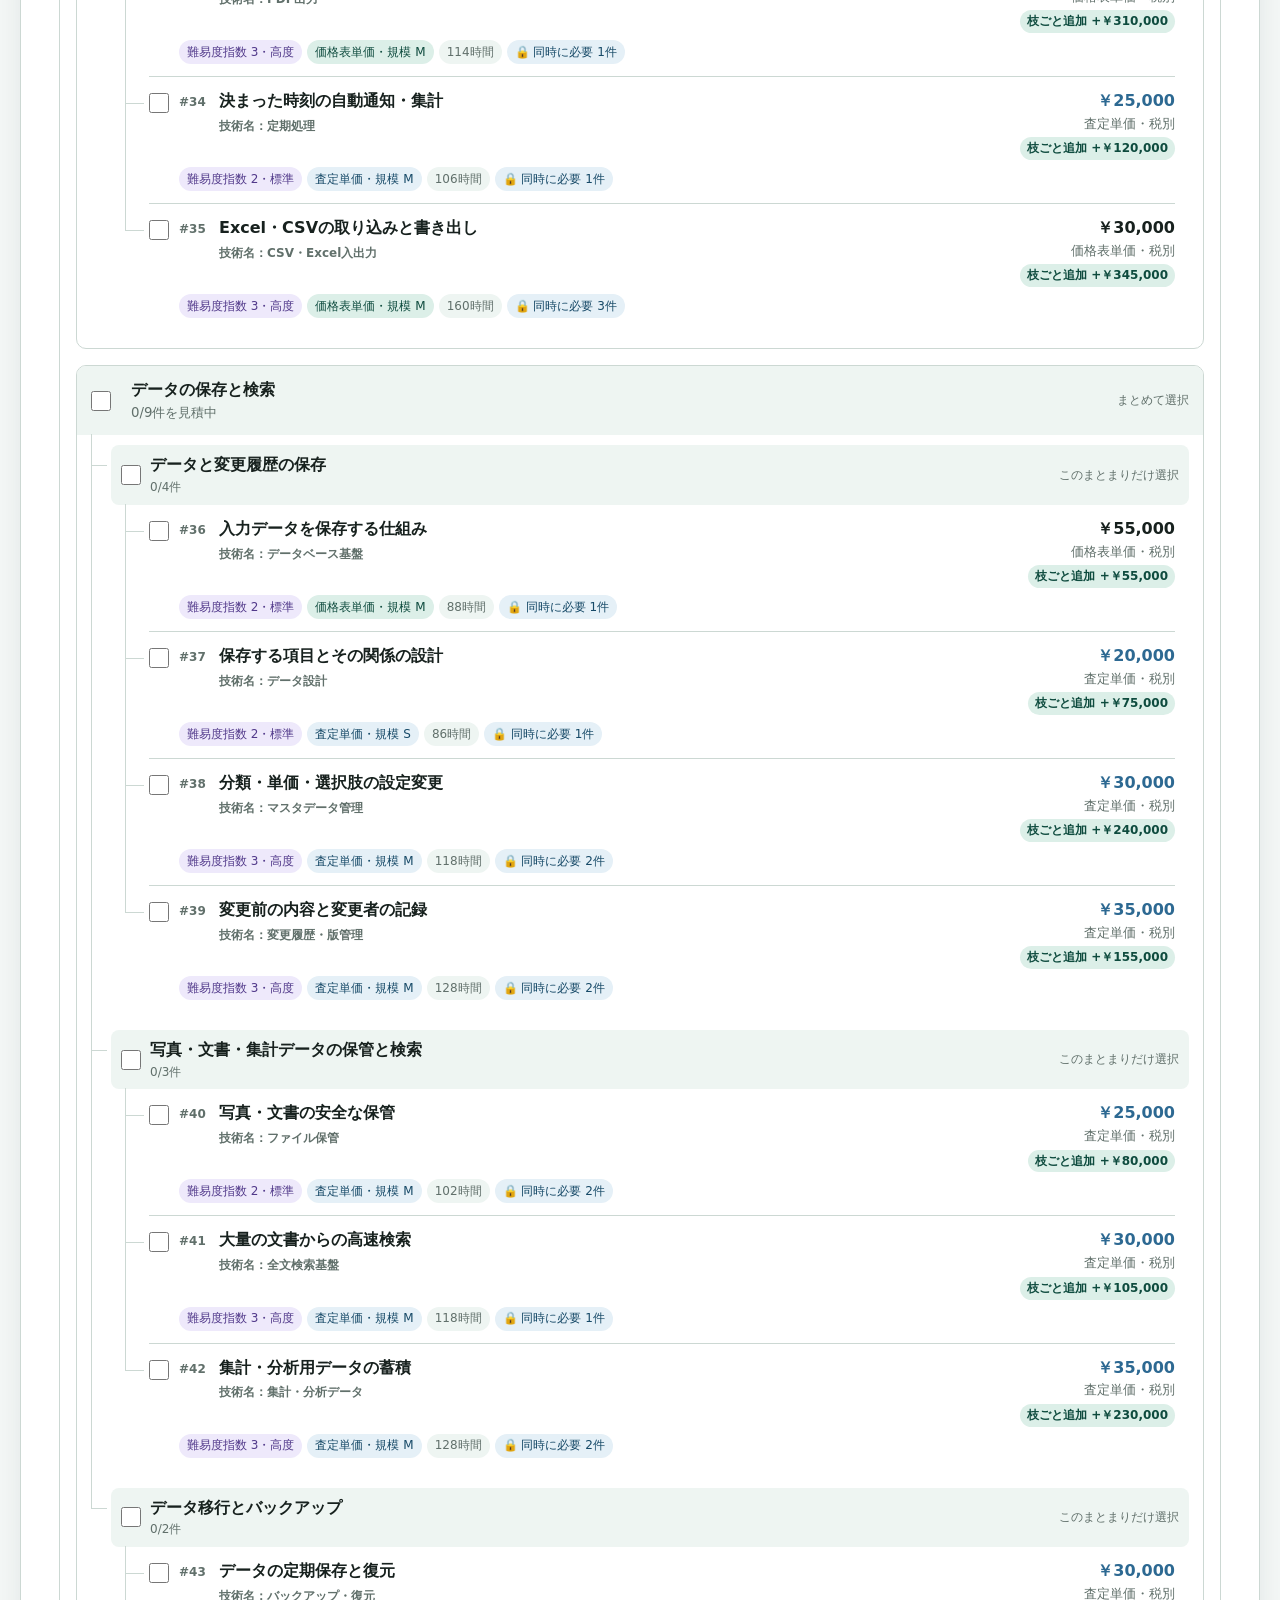
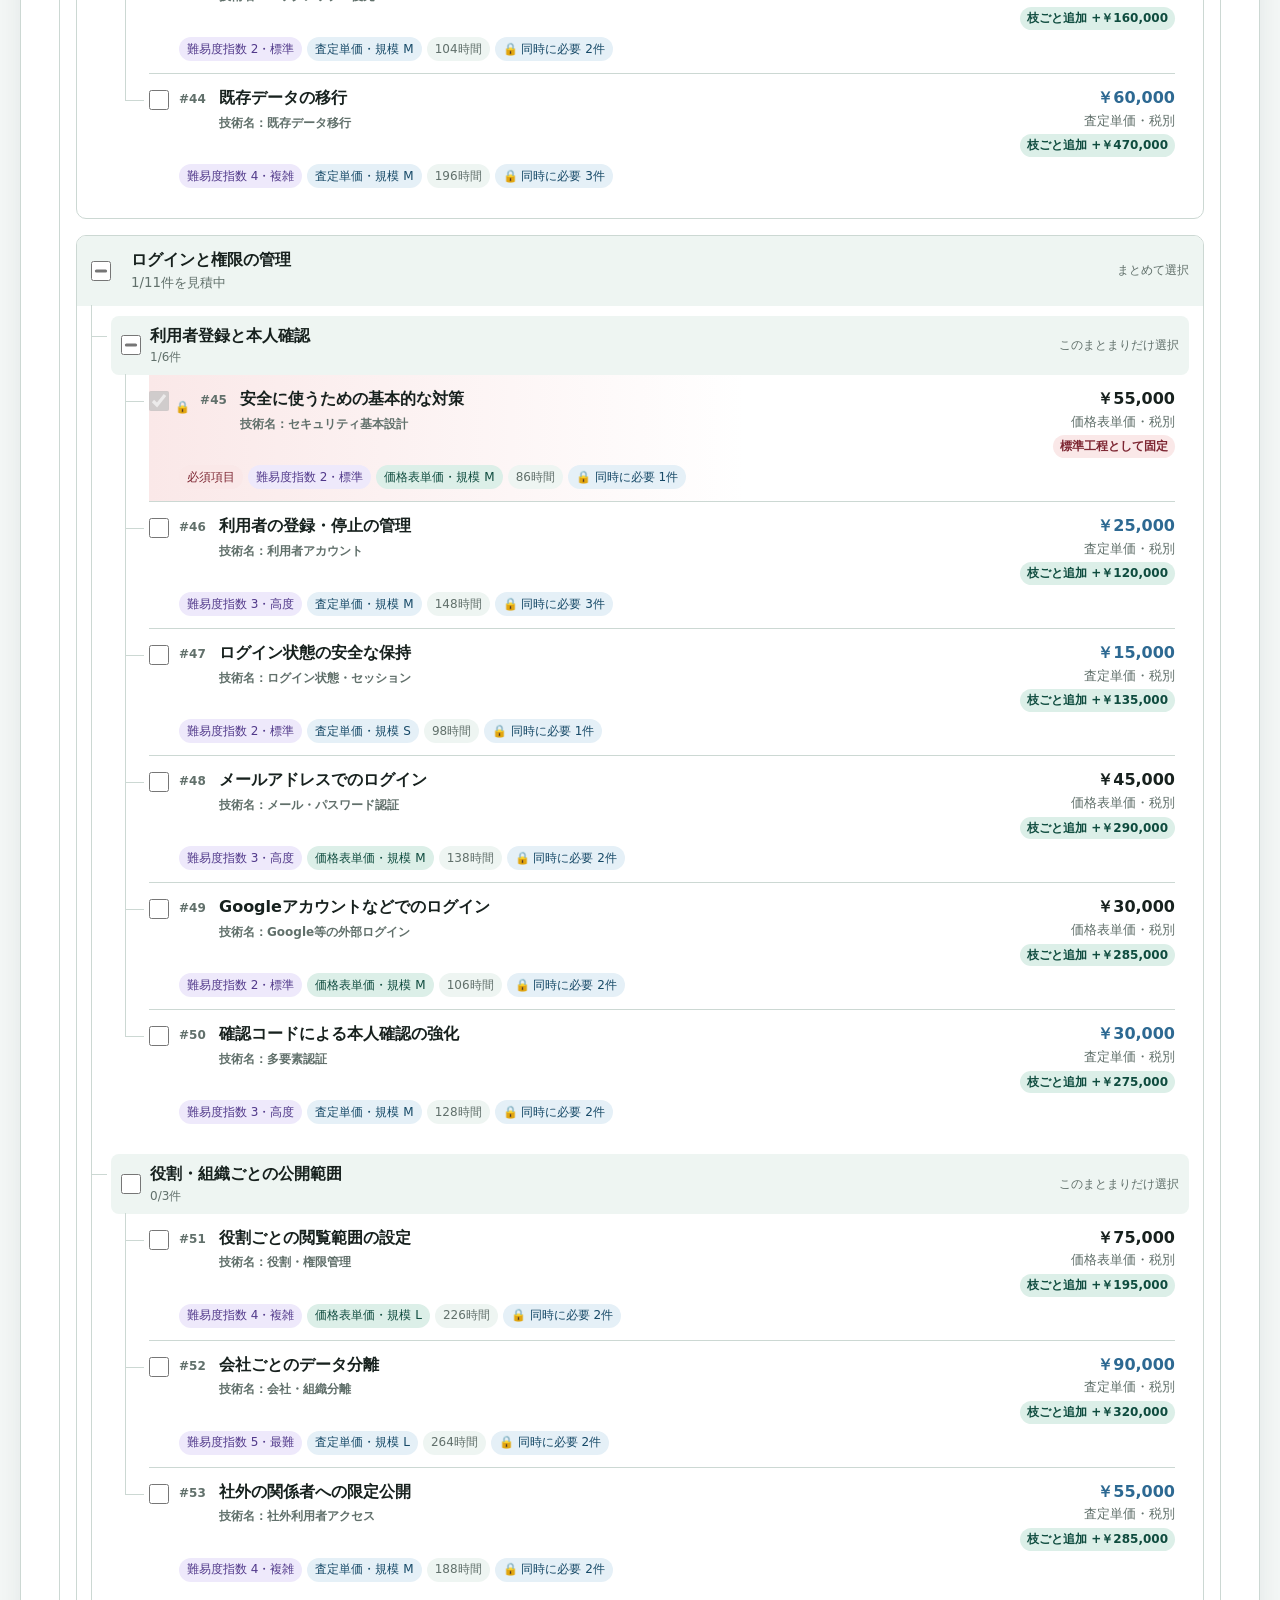
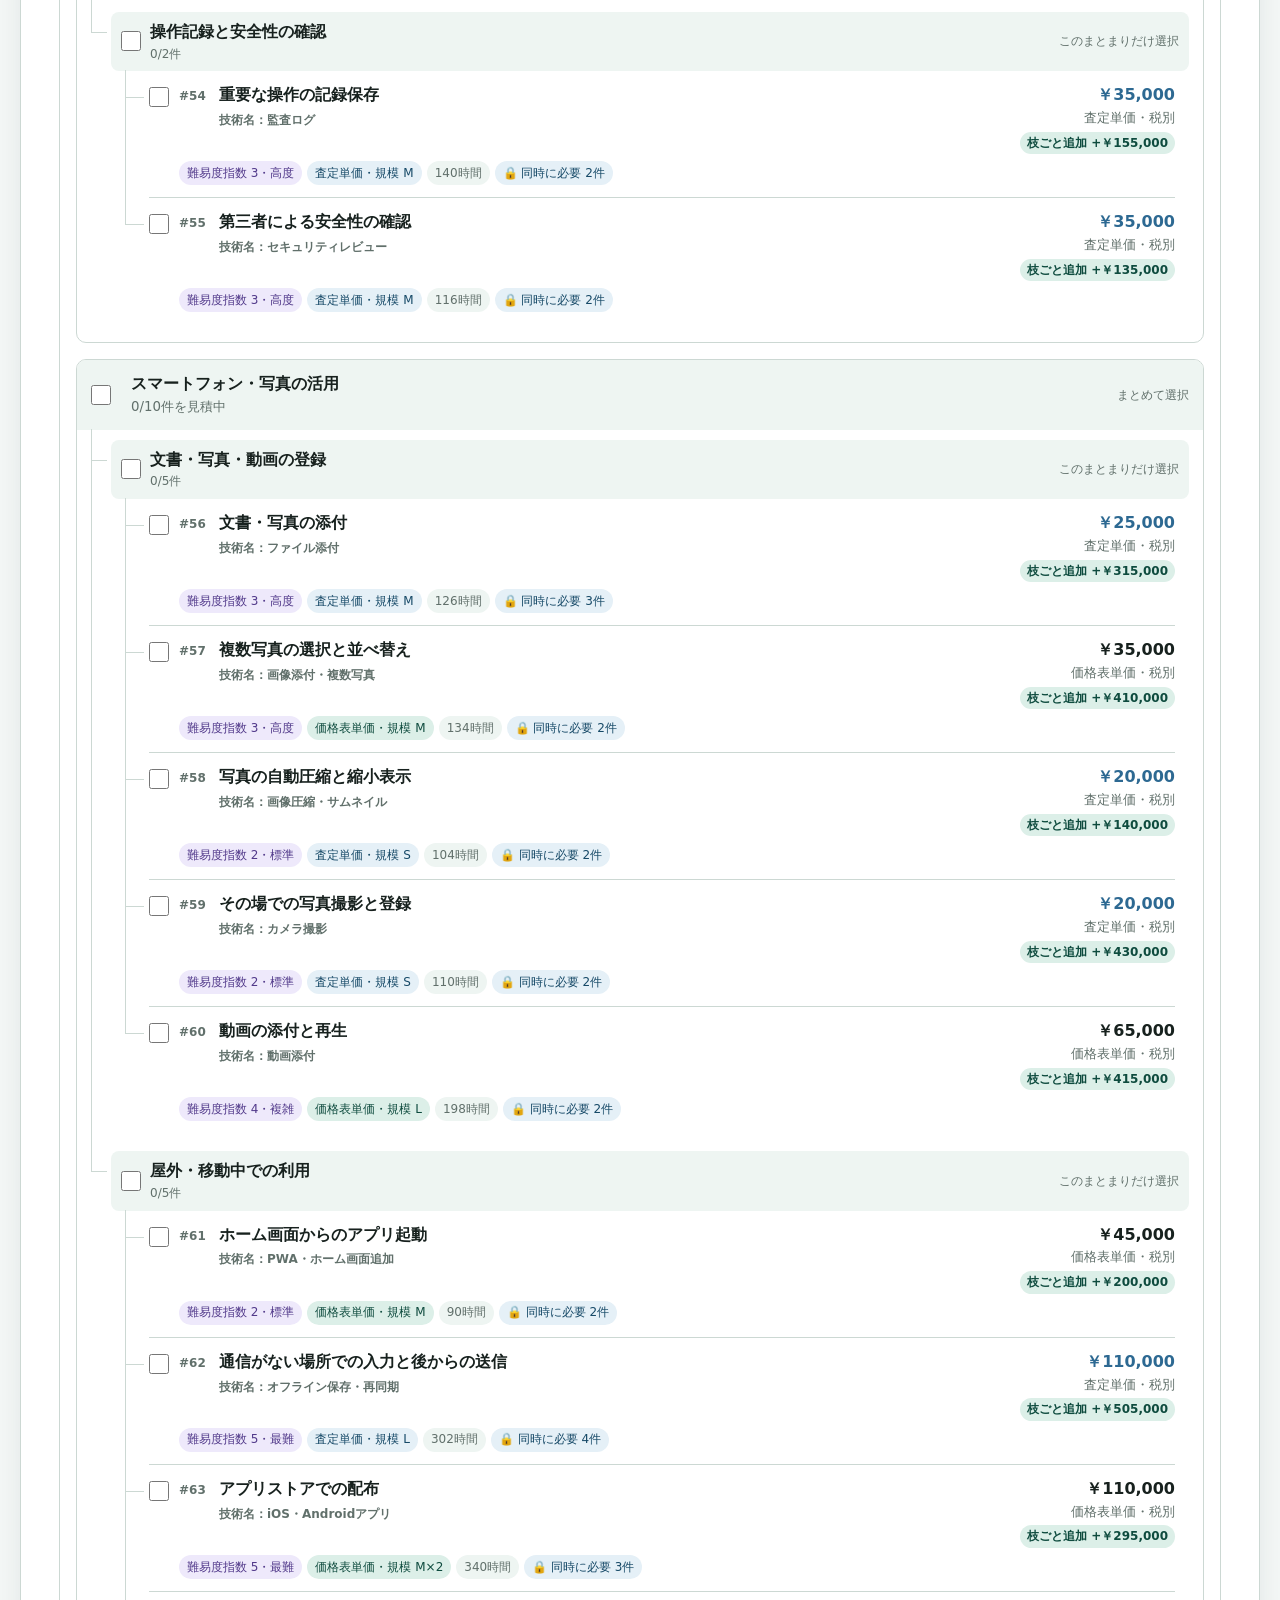
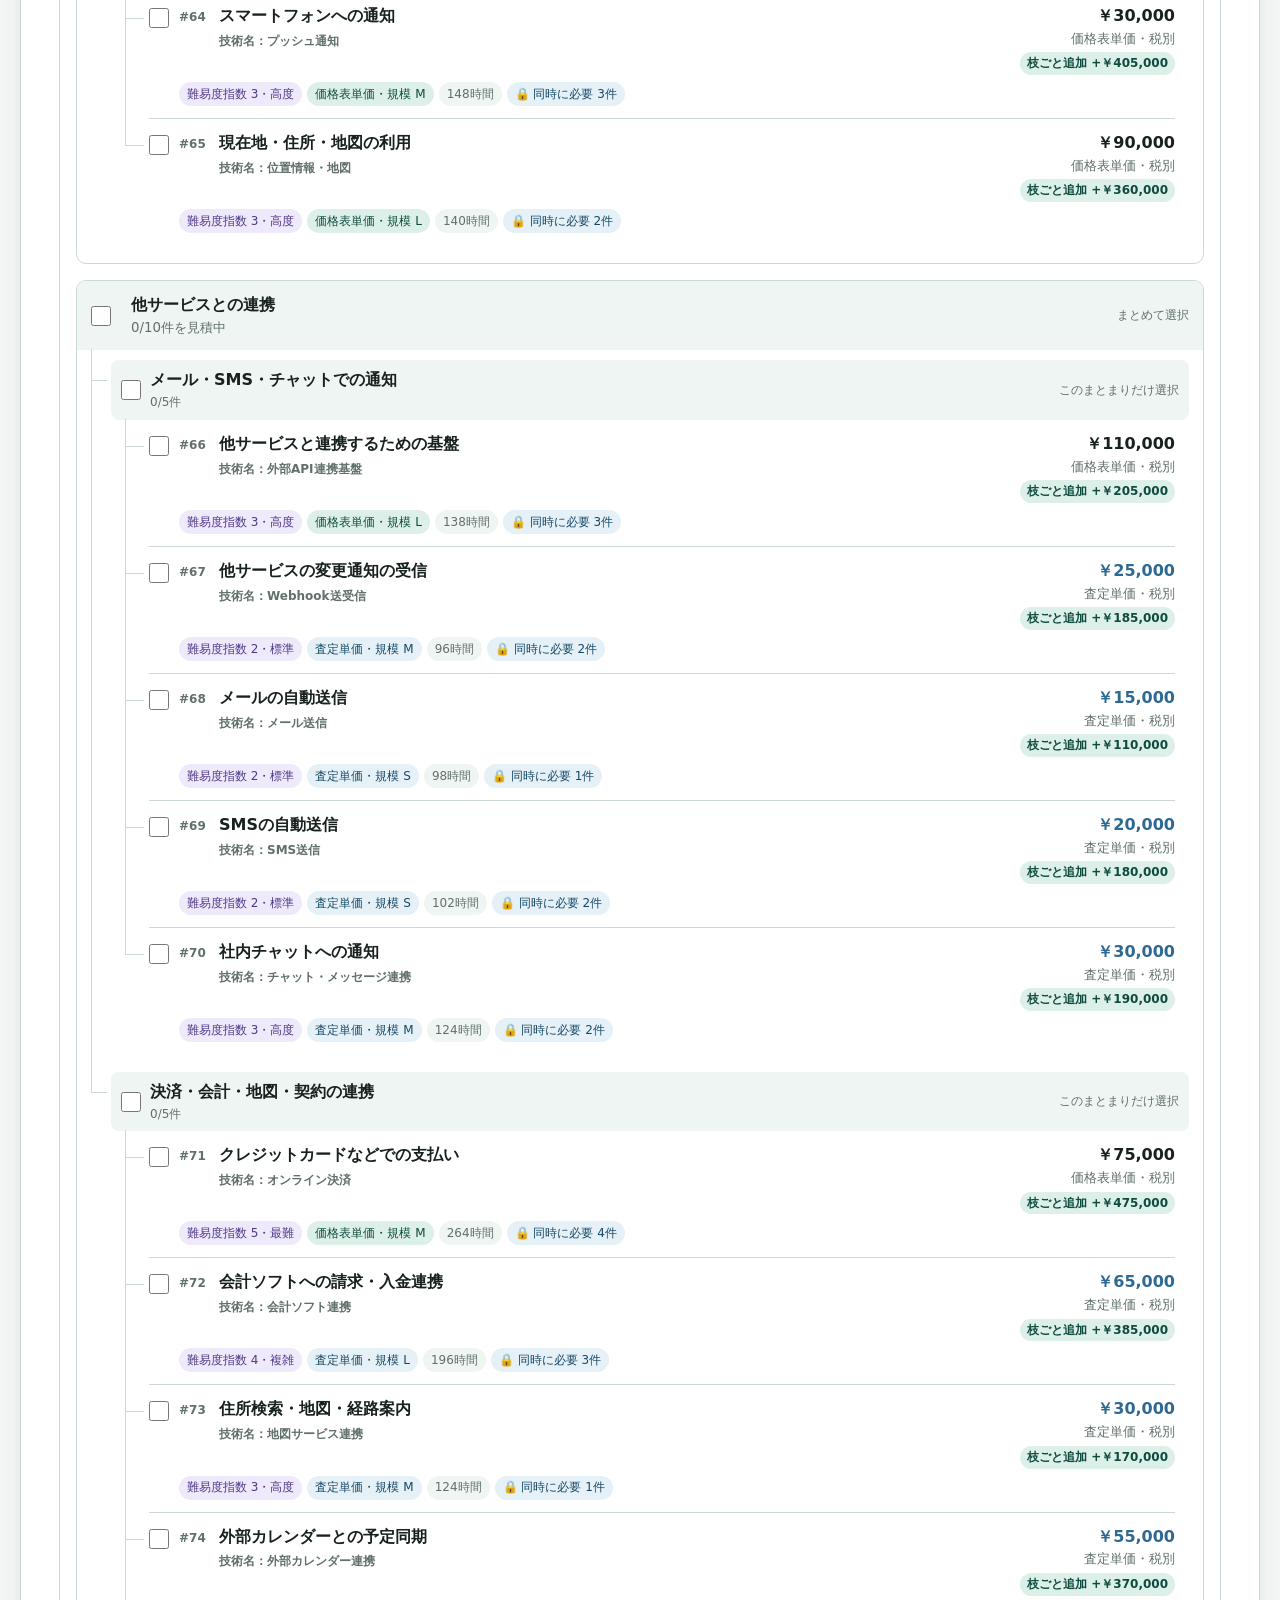
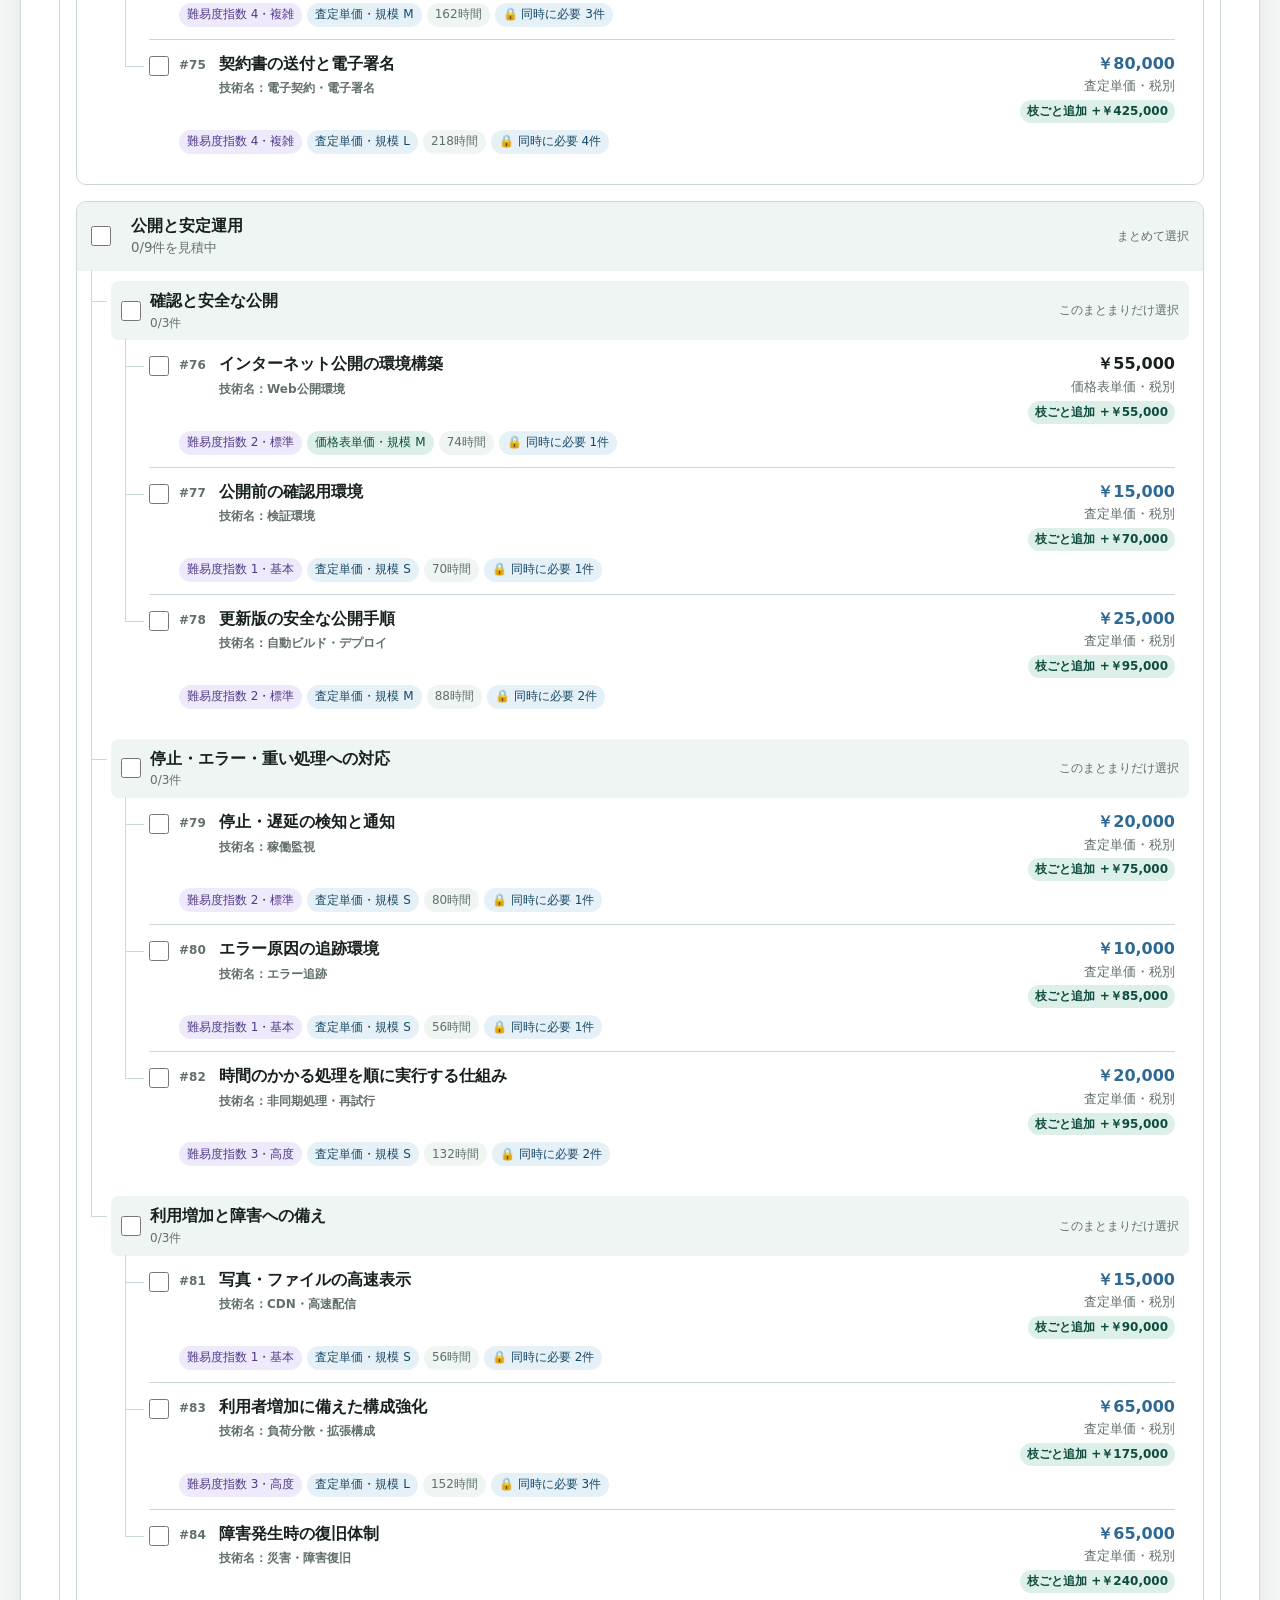
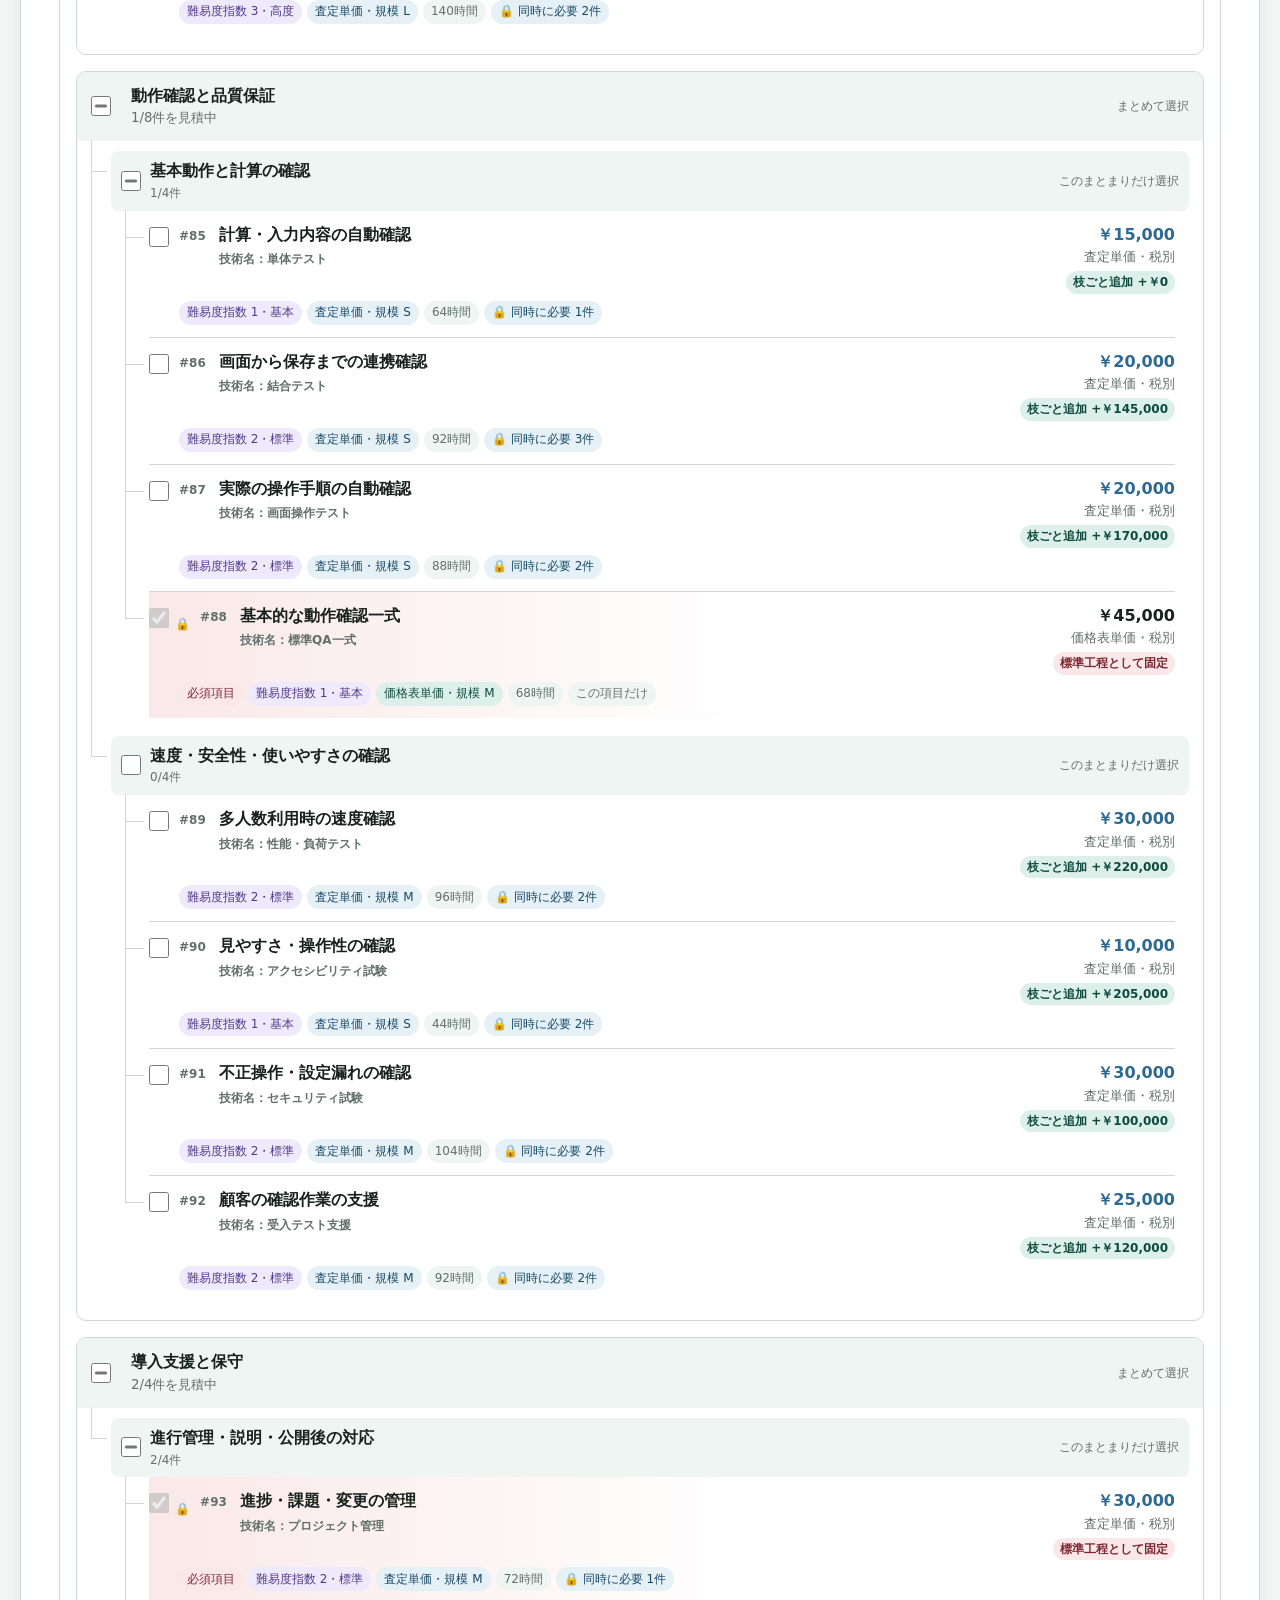
==== commit 9b8d3331: "Make the running app speak the glossary The seven places the code contradicted CONTEXT.md, now that " ====
--- a/index.html
+++ b/index.html
@@ -24,7 +24,7 @@
         <output class="fixed-field">中小規模システム会社</output>
       </label>
       <label>
-        <span>お客様名（印刷用・任意）</span>
+        <span>顧客名（印刷用・任意）</span>
         <input id="customer-name" type="text" maxlength="80" placeholder="例：株式会社〇〇">
       </label>
       <label>
@@ -68,7 +68,7 @@
       </div>
 
       <section class="summary-grid" aria-label="見積概要" aria-live="polite">
-        <article><span>見積に含む項目</span><strong id="summary-count">0件</strong><small id="summary-count-detail">選択0・一緒に必要0</small></article>
+        <article><span>見積に含む項目</span><strong id="summary-count">0件</strong><small id="summary-count-detail">選択0・自動追加0</small></article>
         <article><span>参考作業時間</span><strong id="summary-hours">0時間</strong><small id="summary-months">金額の算出には使用していません</small></article>
         <article><span>概算金額（消費税別）</span><strong id="summary-cost">￥0</strong><small id="summary-price-note">価格表対応分と査定分の合計</small></article>
         <article><span>想定期間</span><strong id="summary-duration">0か月</strong><small id="summary-team">3〜4名で並行作業した場合</small></article>
@@ -114,7 +114,7 @@
 
       <section class="tree-guide">
         <div><span class="tree-symbol selectable">✓</span><strong>選択できる項目</strong><small>チェックを入れると見積に追加されます</small></div>
-        <div><span class="tree-symbol mandatory">🔒</span><strong>必須固定</strong><small>どの案件でも必ず発生する工程</small></div>
+        <div><span class="tree-symbol mandatory">🔒</span><strong>必須項目</strong><small>どの案件でも必ず発生する工程</small></div>
         <div><span class="tree-symbol locked">🔒</span><strong>自動追加</strong><small>選んだ項目に必要なため自動で含まれます</small></div>
         <div><span class="tree-symbol shared">●</span><strong>共通項目</strong><small>複数の機能で使う場合も1回のみ計上</small></div>
       </section>
@@ -136,9 +136,9 @@
 
         <aside class="dependency-inspector" aria-labelledby="dependency-heading">
           <div class="panel-heading">
-            <div><p class="step">自動で追加</p><h3 id="dependency-heading">一緒に必要になる準備</h3></div>
+            <div><p class="step">自動で追加</p><h3 id="dependency-heading">同時に必要になる項目</h3></div>
           </div>
-          <p id="dependency-help">上の項目名を押すと、実現するために一緒に必要になる準備を表示します。</p>
+          <p id="dependency-help">上の項目名を押すと、実現するために同時に必要となる項目を表示します。</p>
           <div id="dependency-tree" class="dependency-tree"></div>
           <div id="reverse-dependencies" class="reverse-dependencies"></div>
         </aside>
